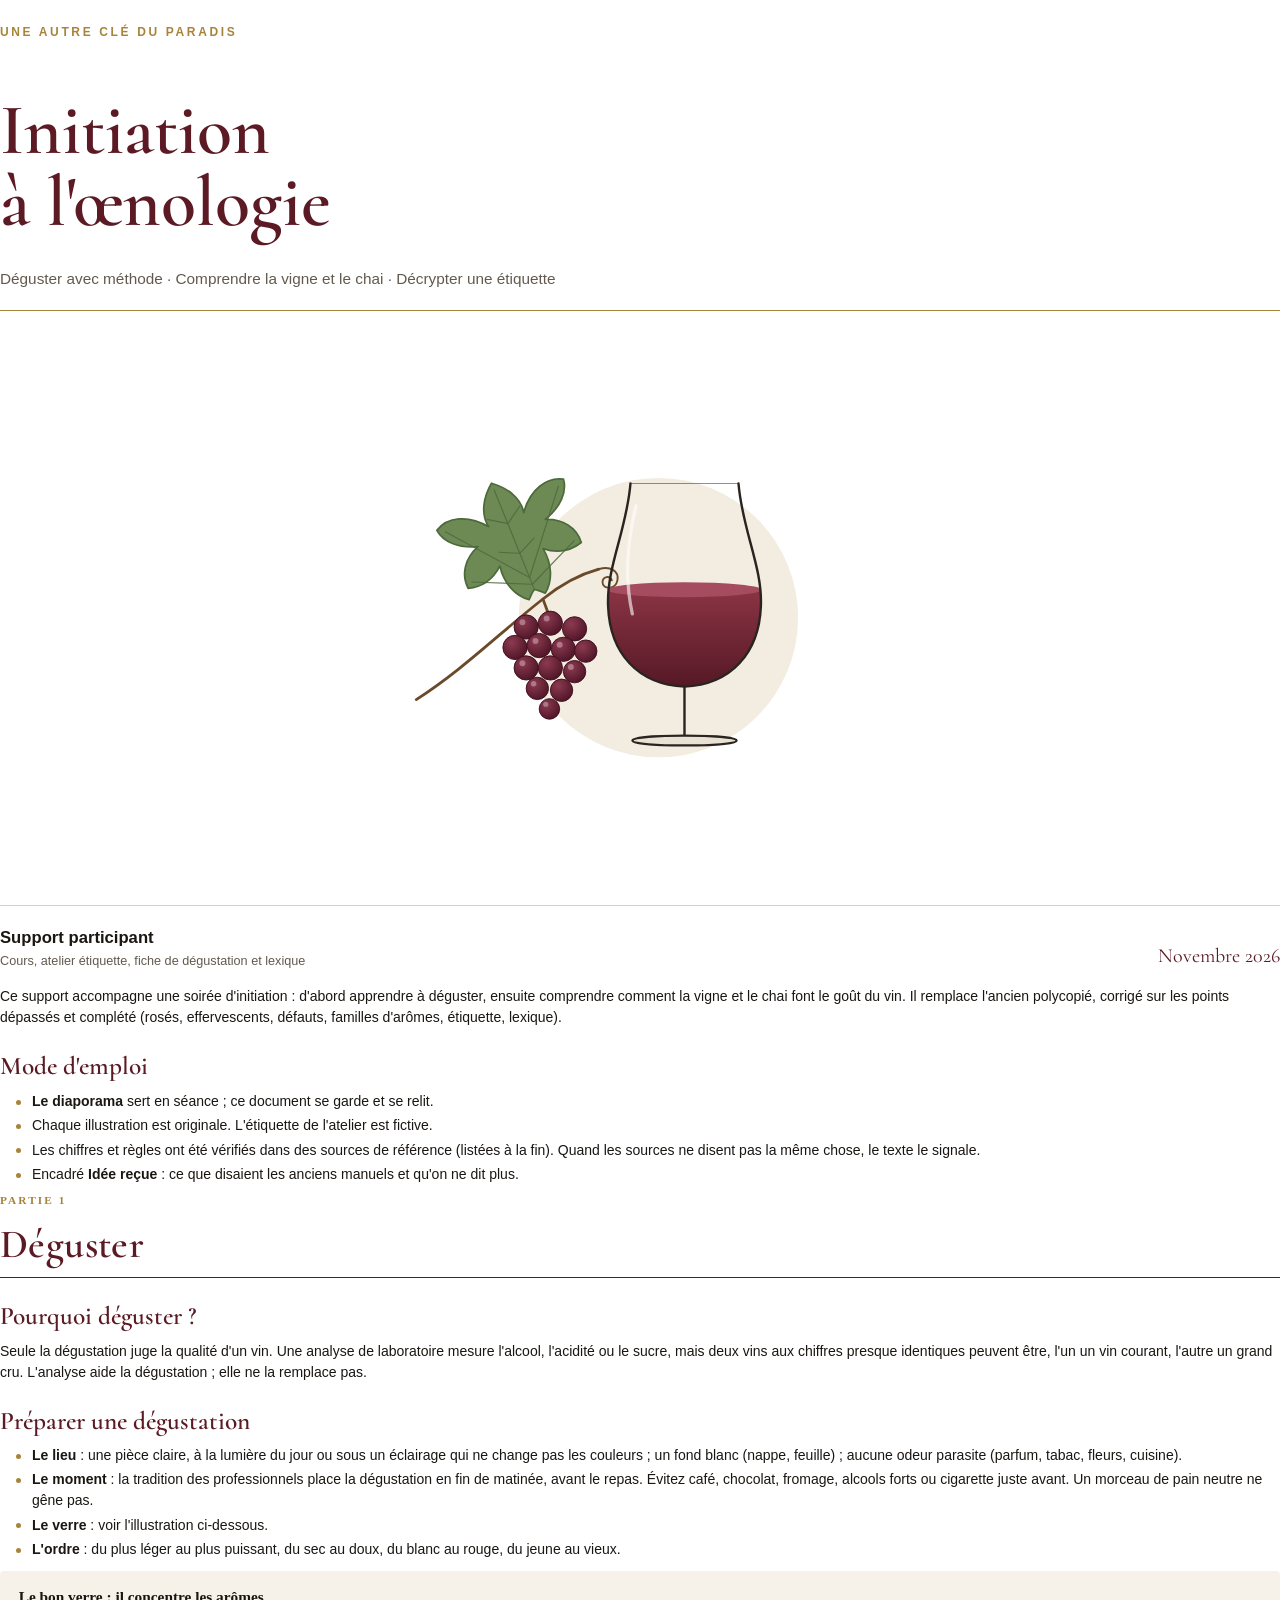
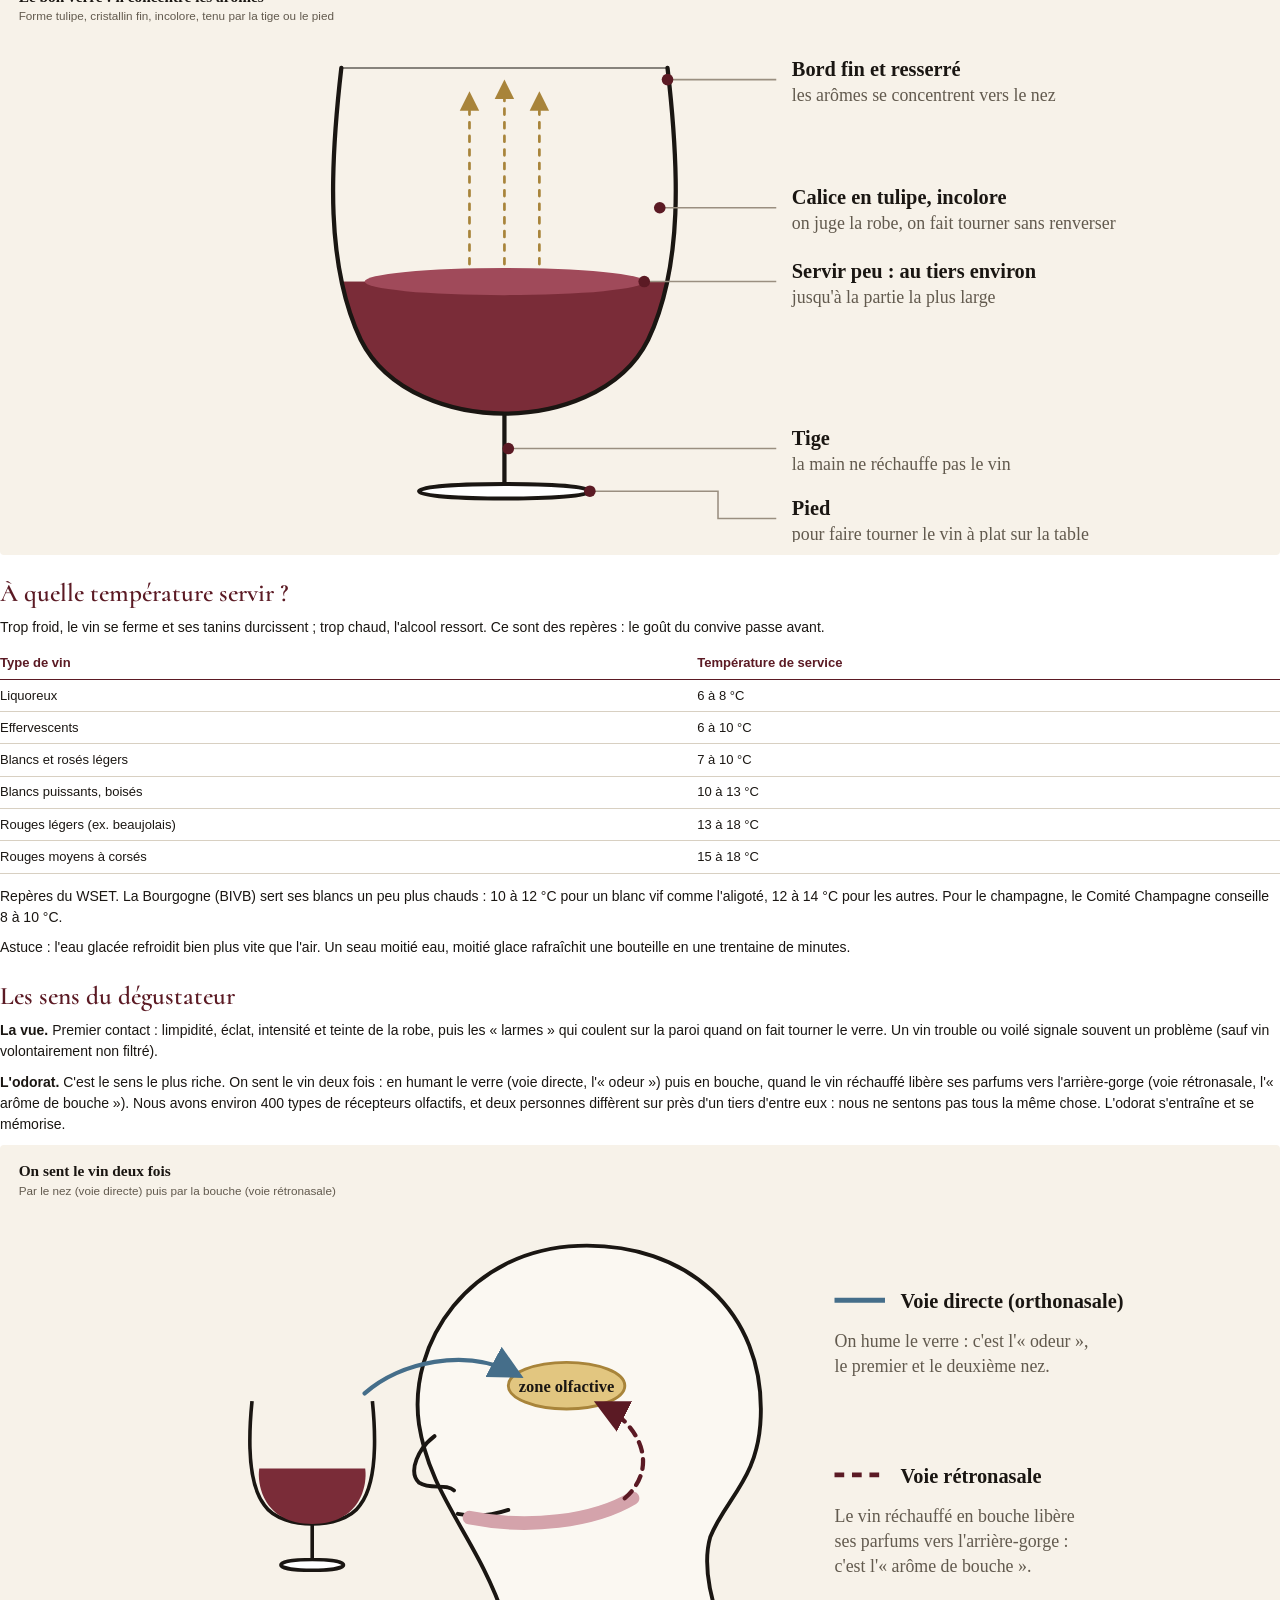
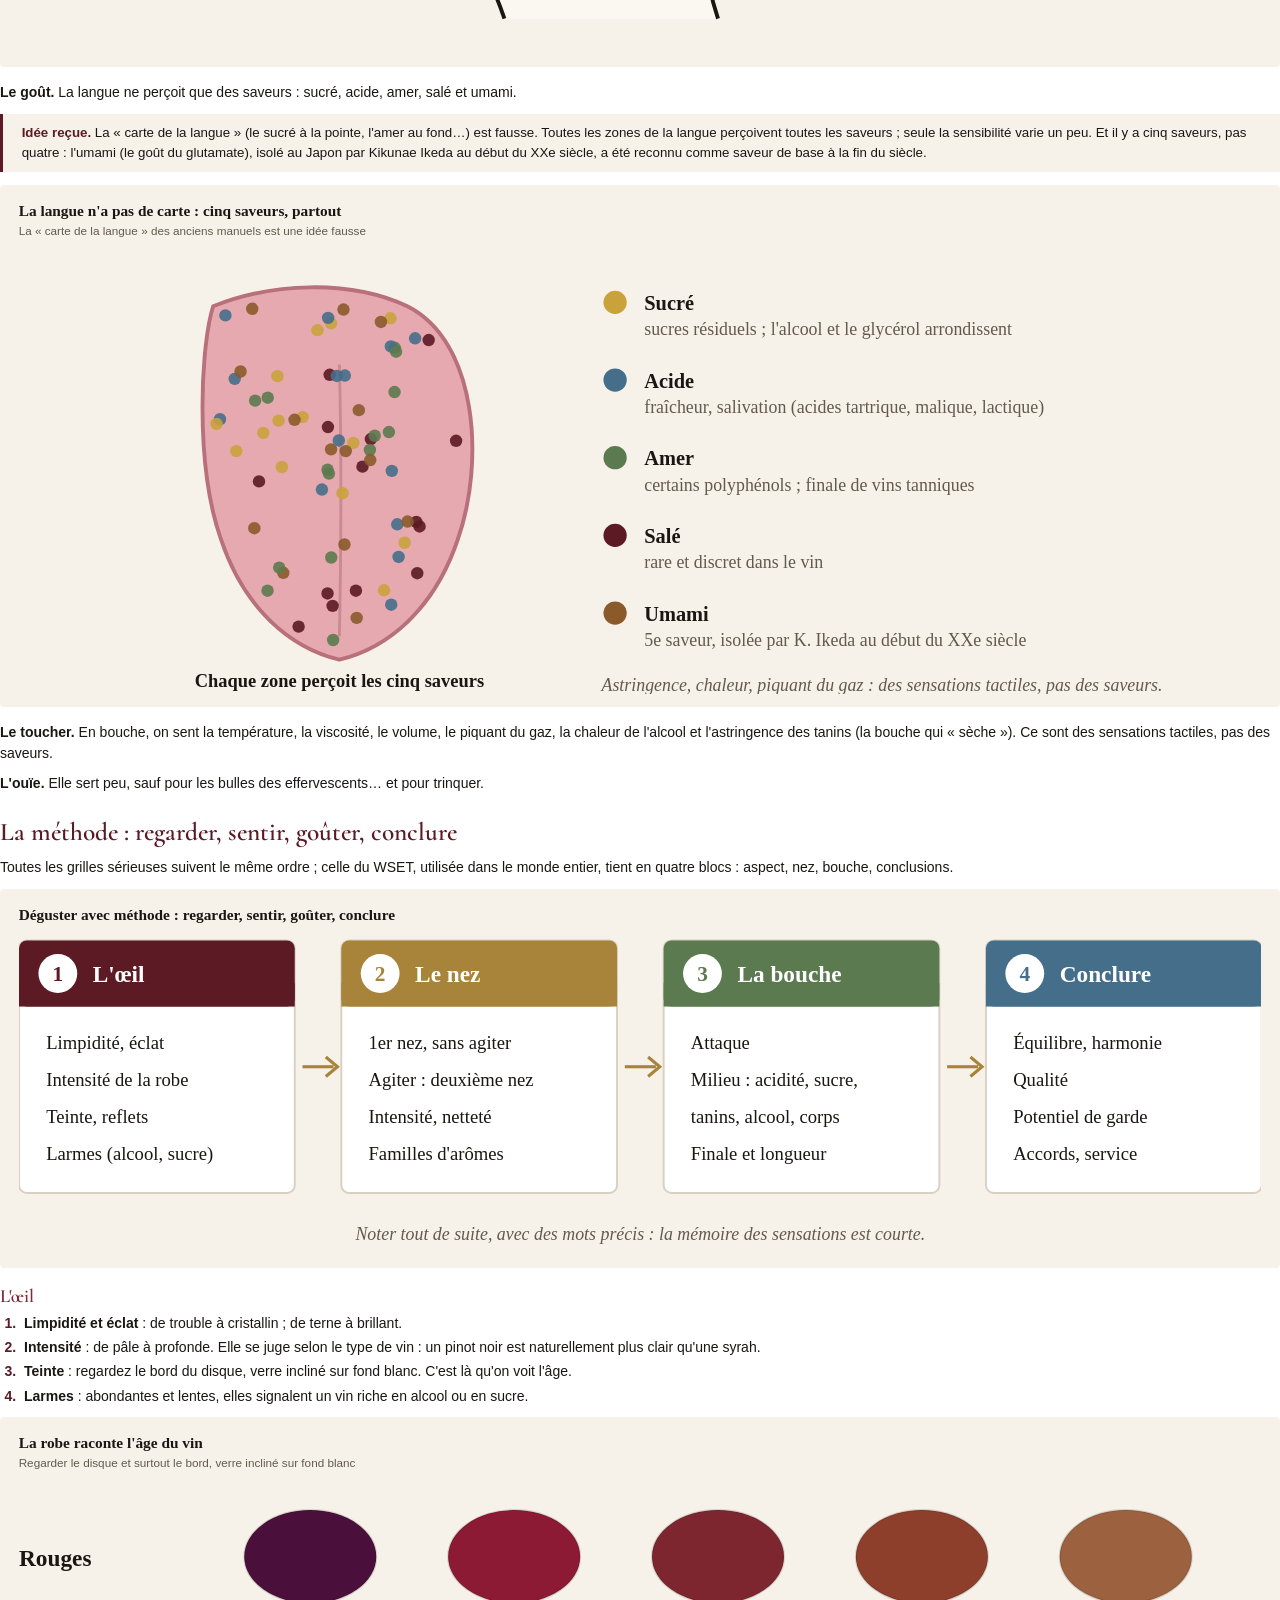
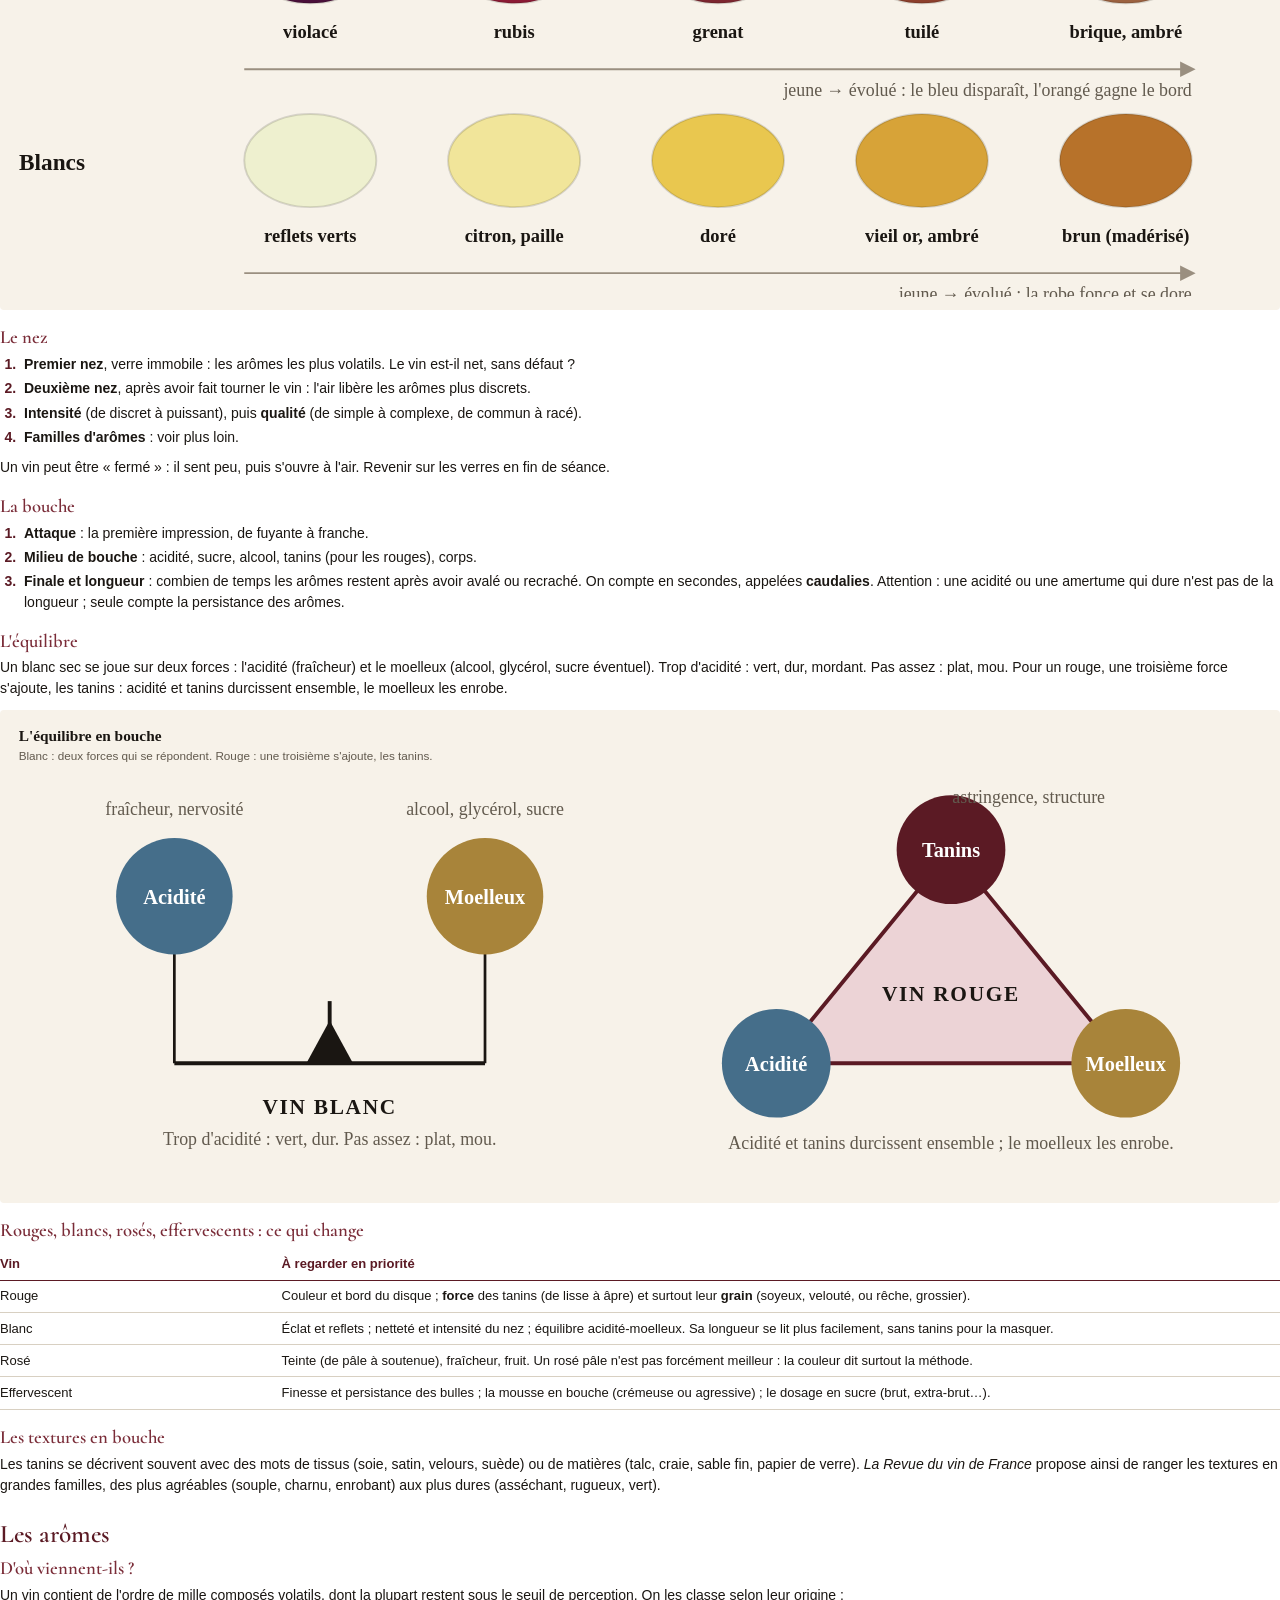
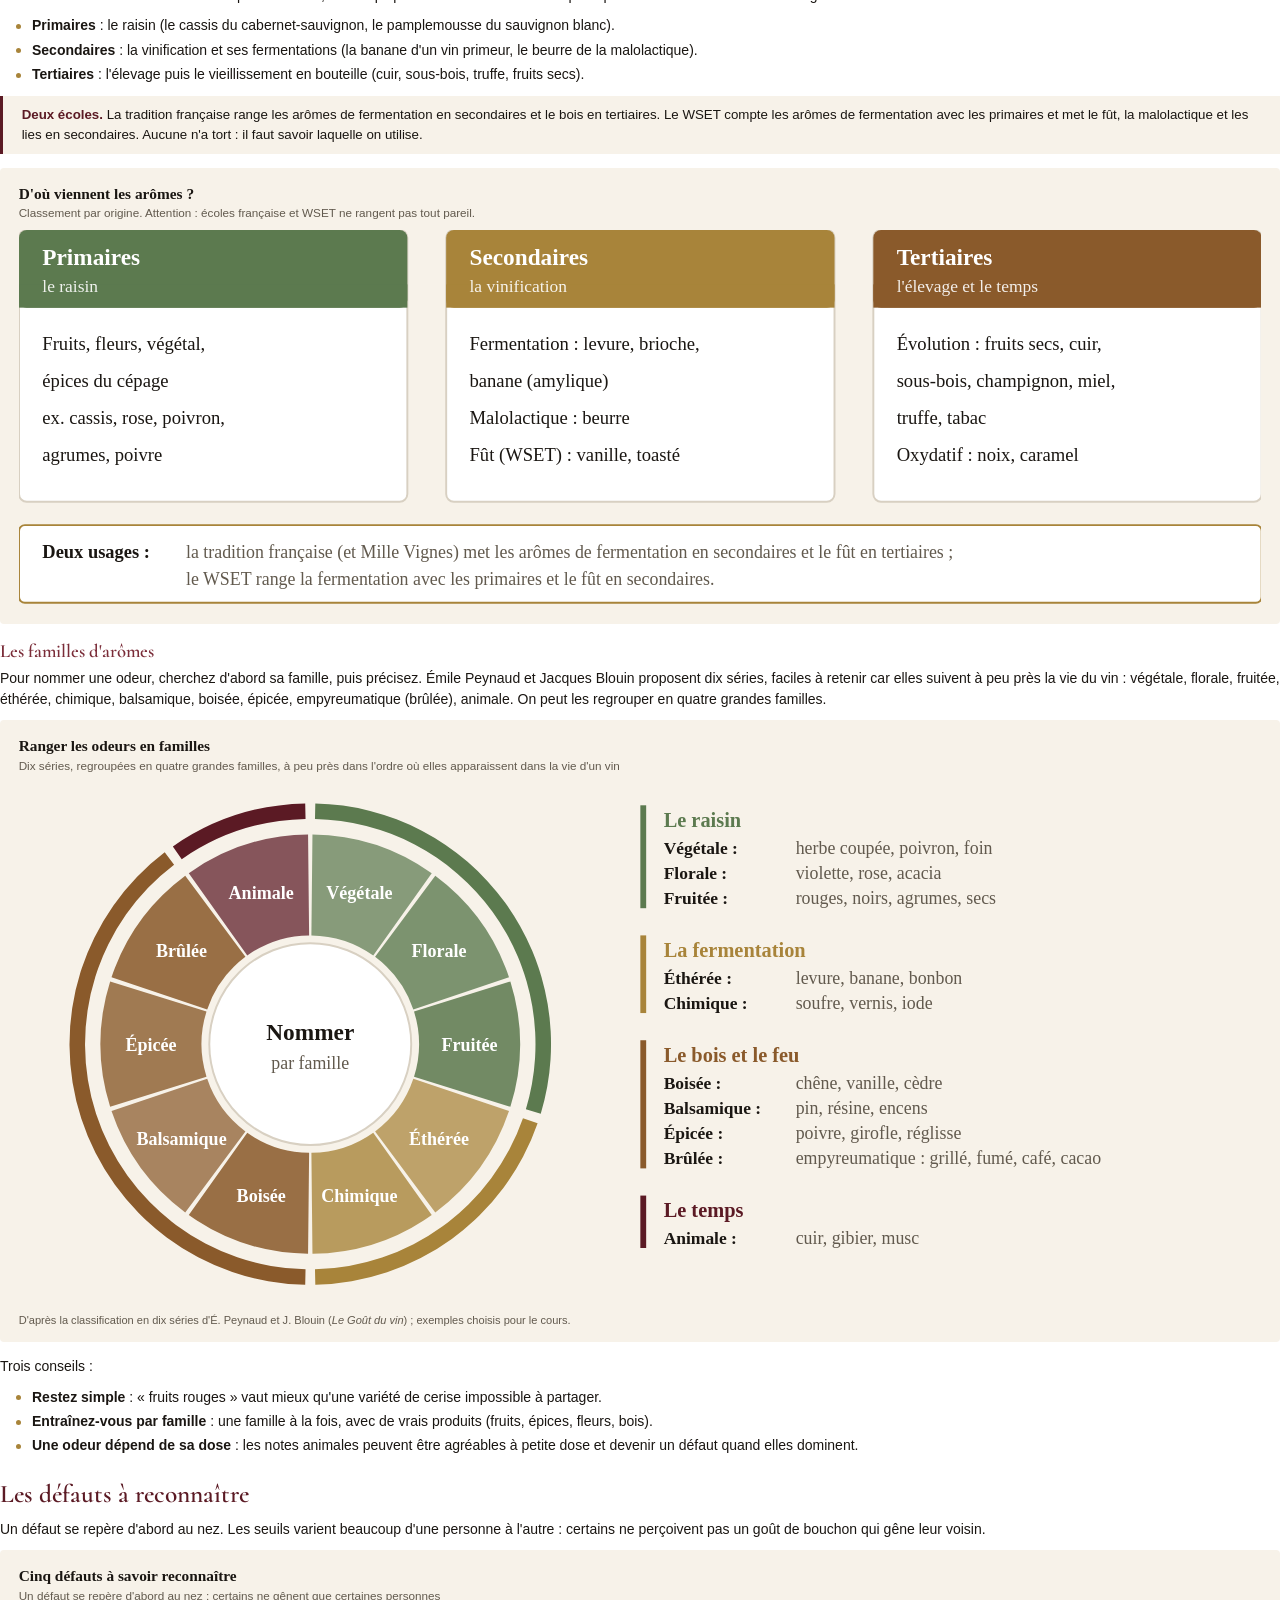
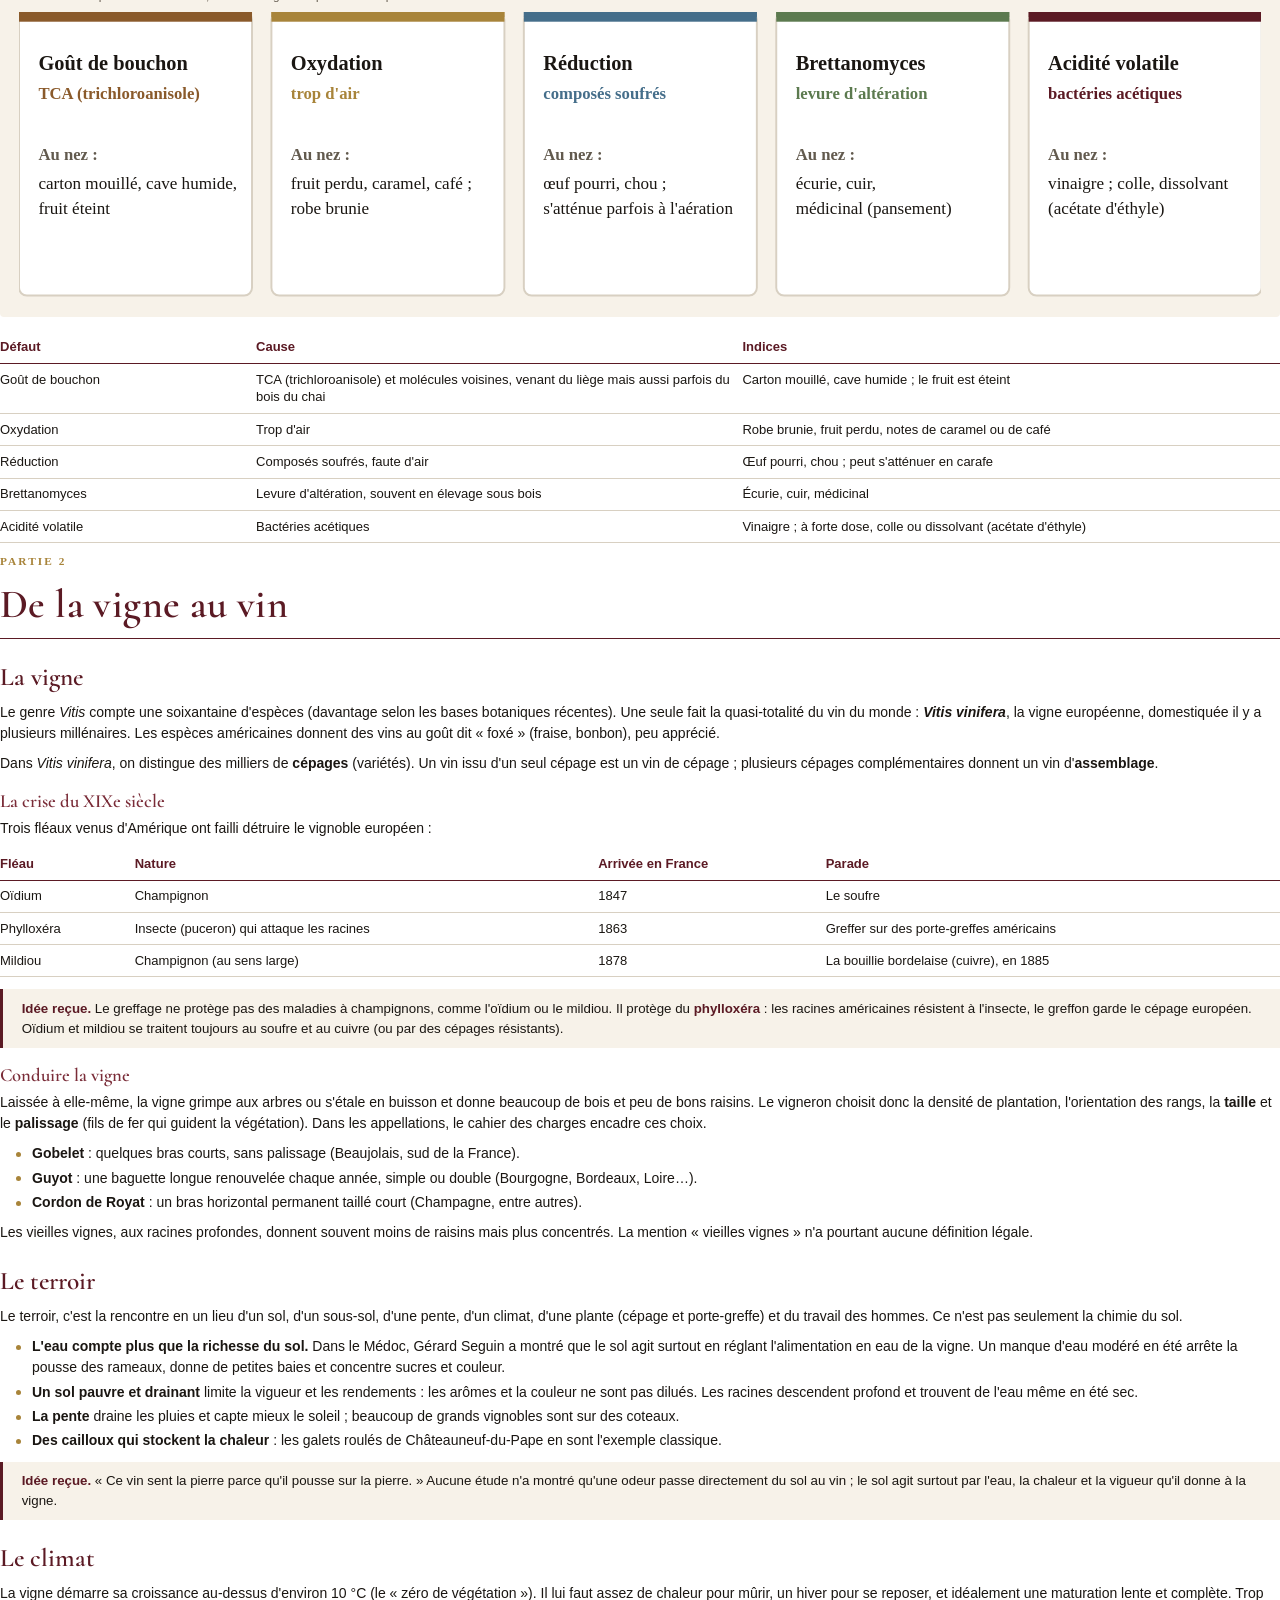
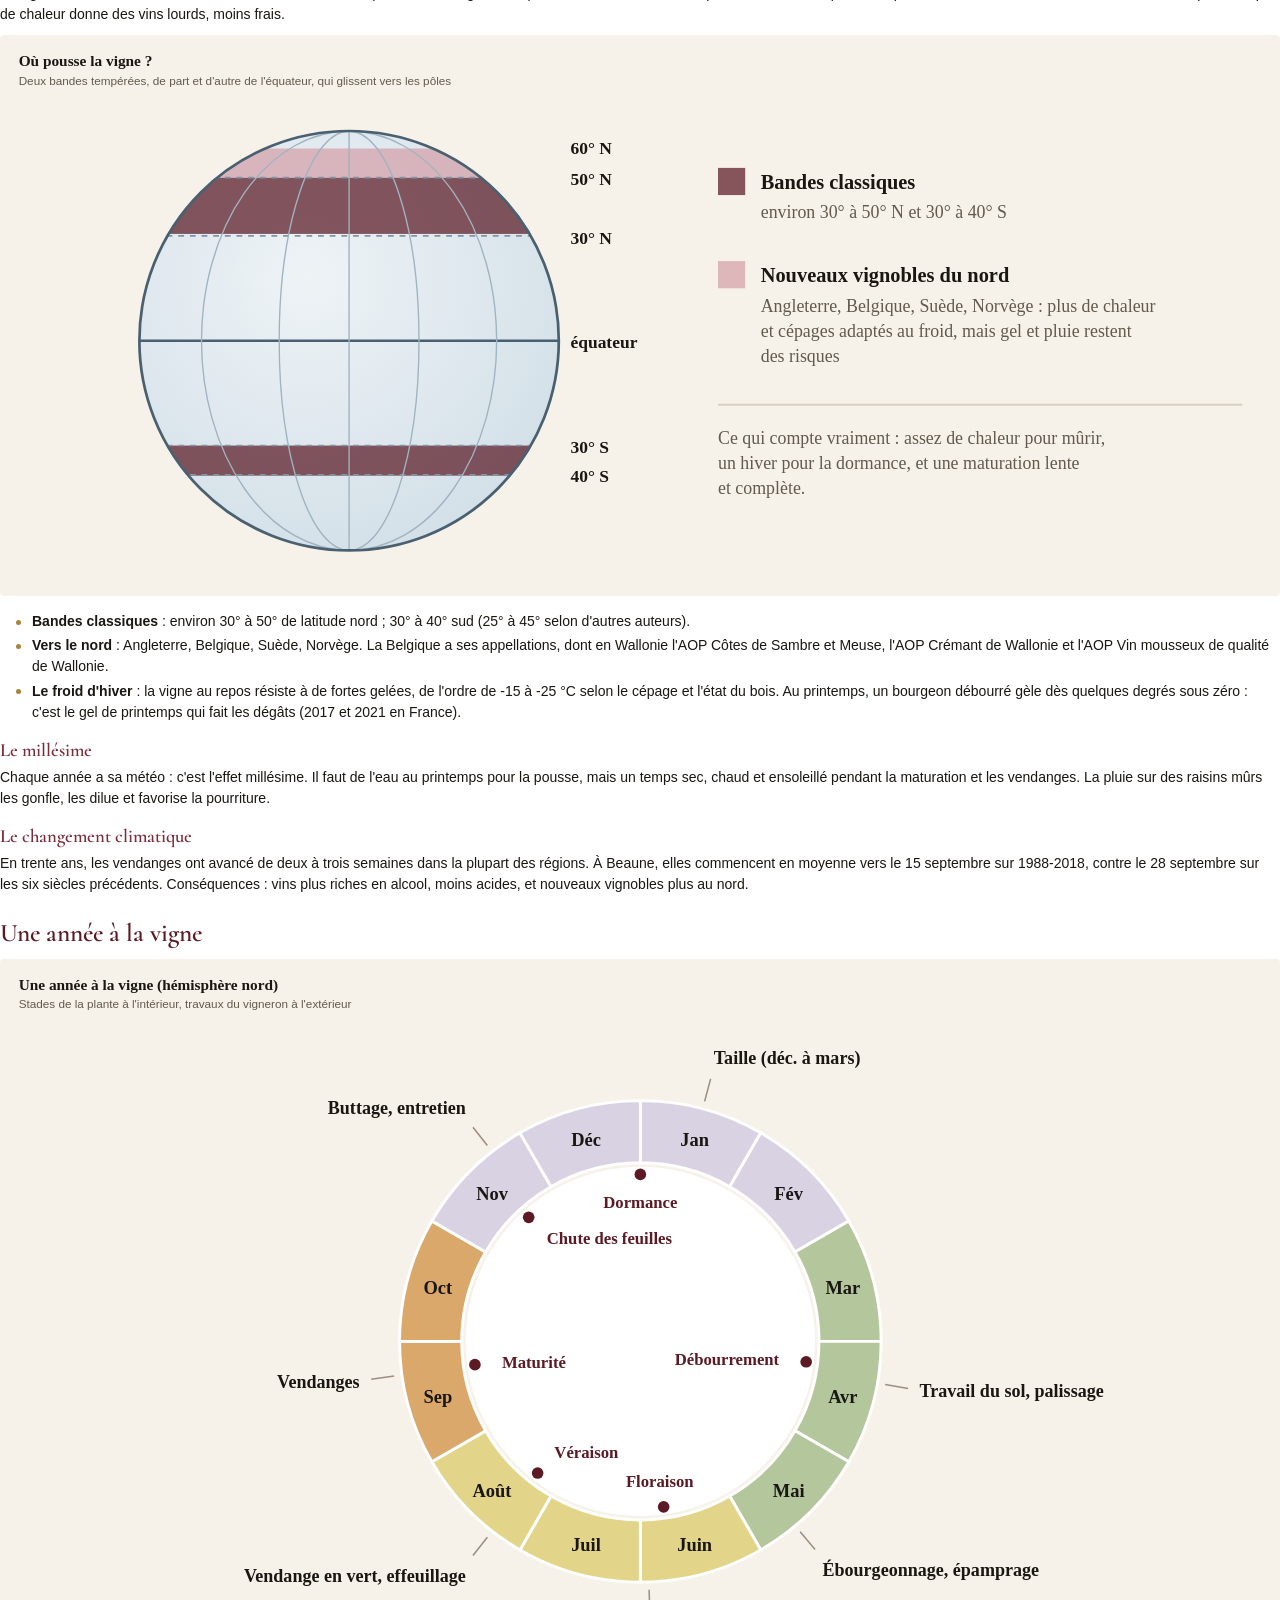
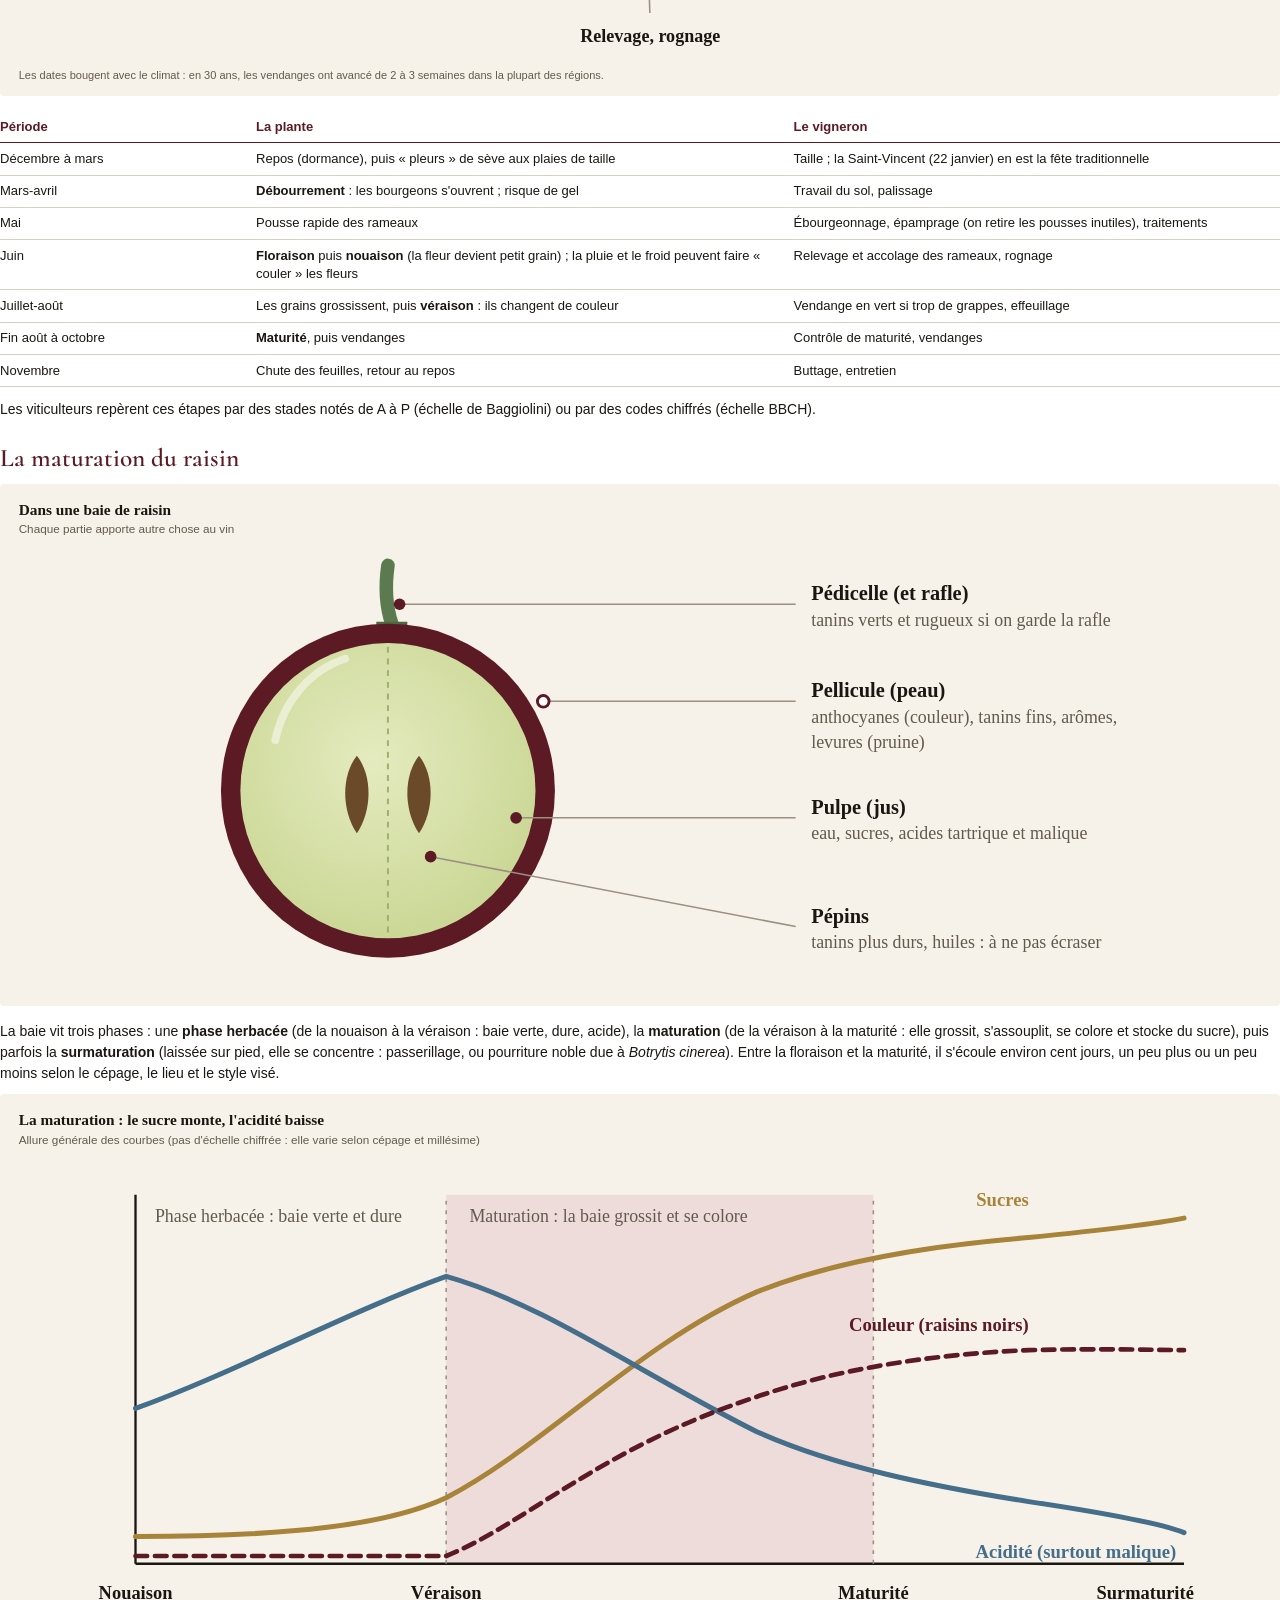
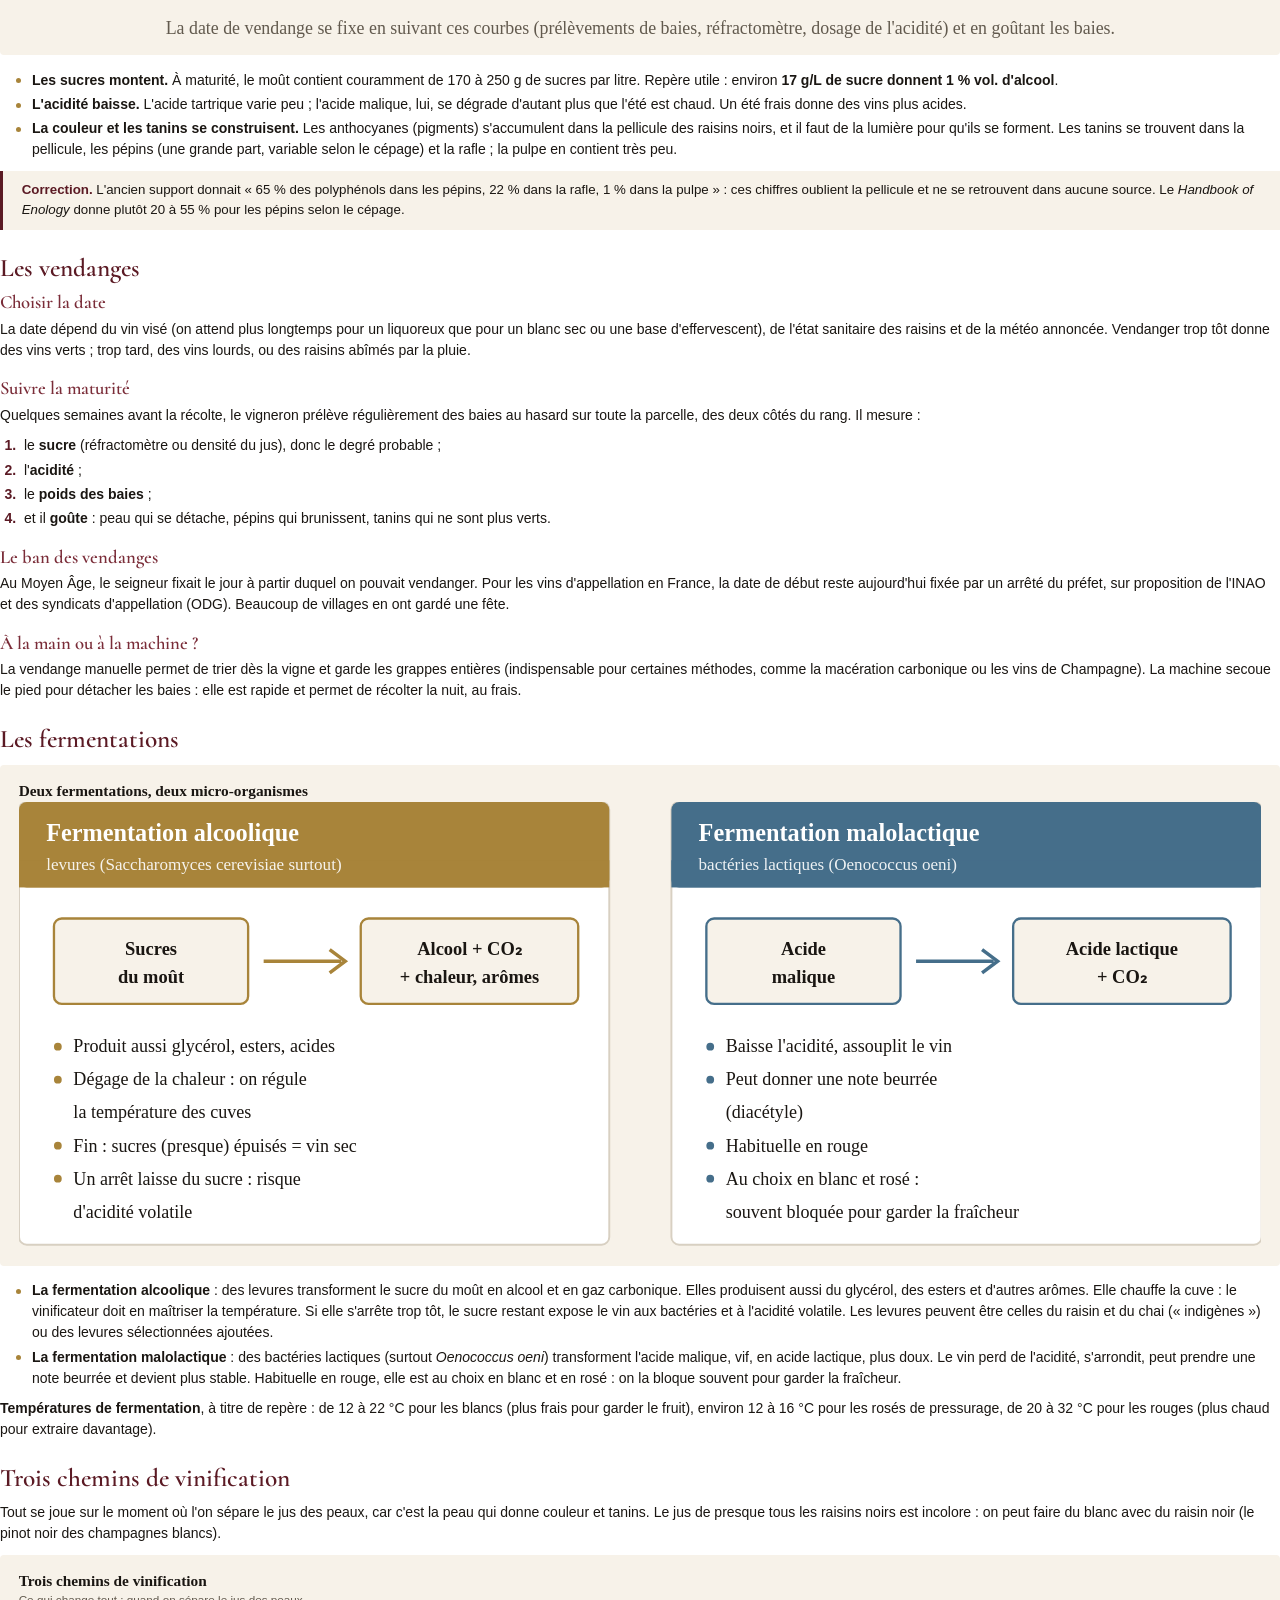
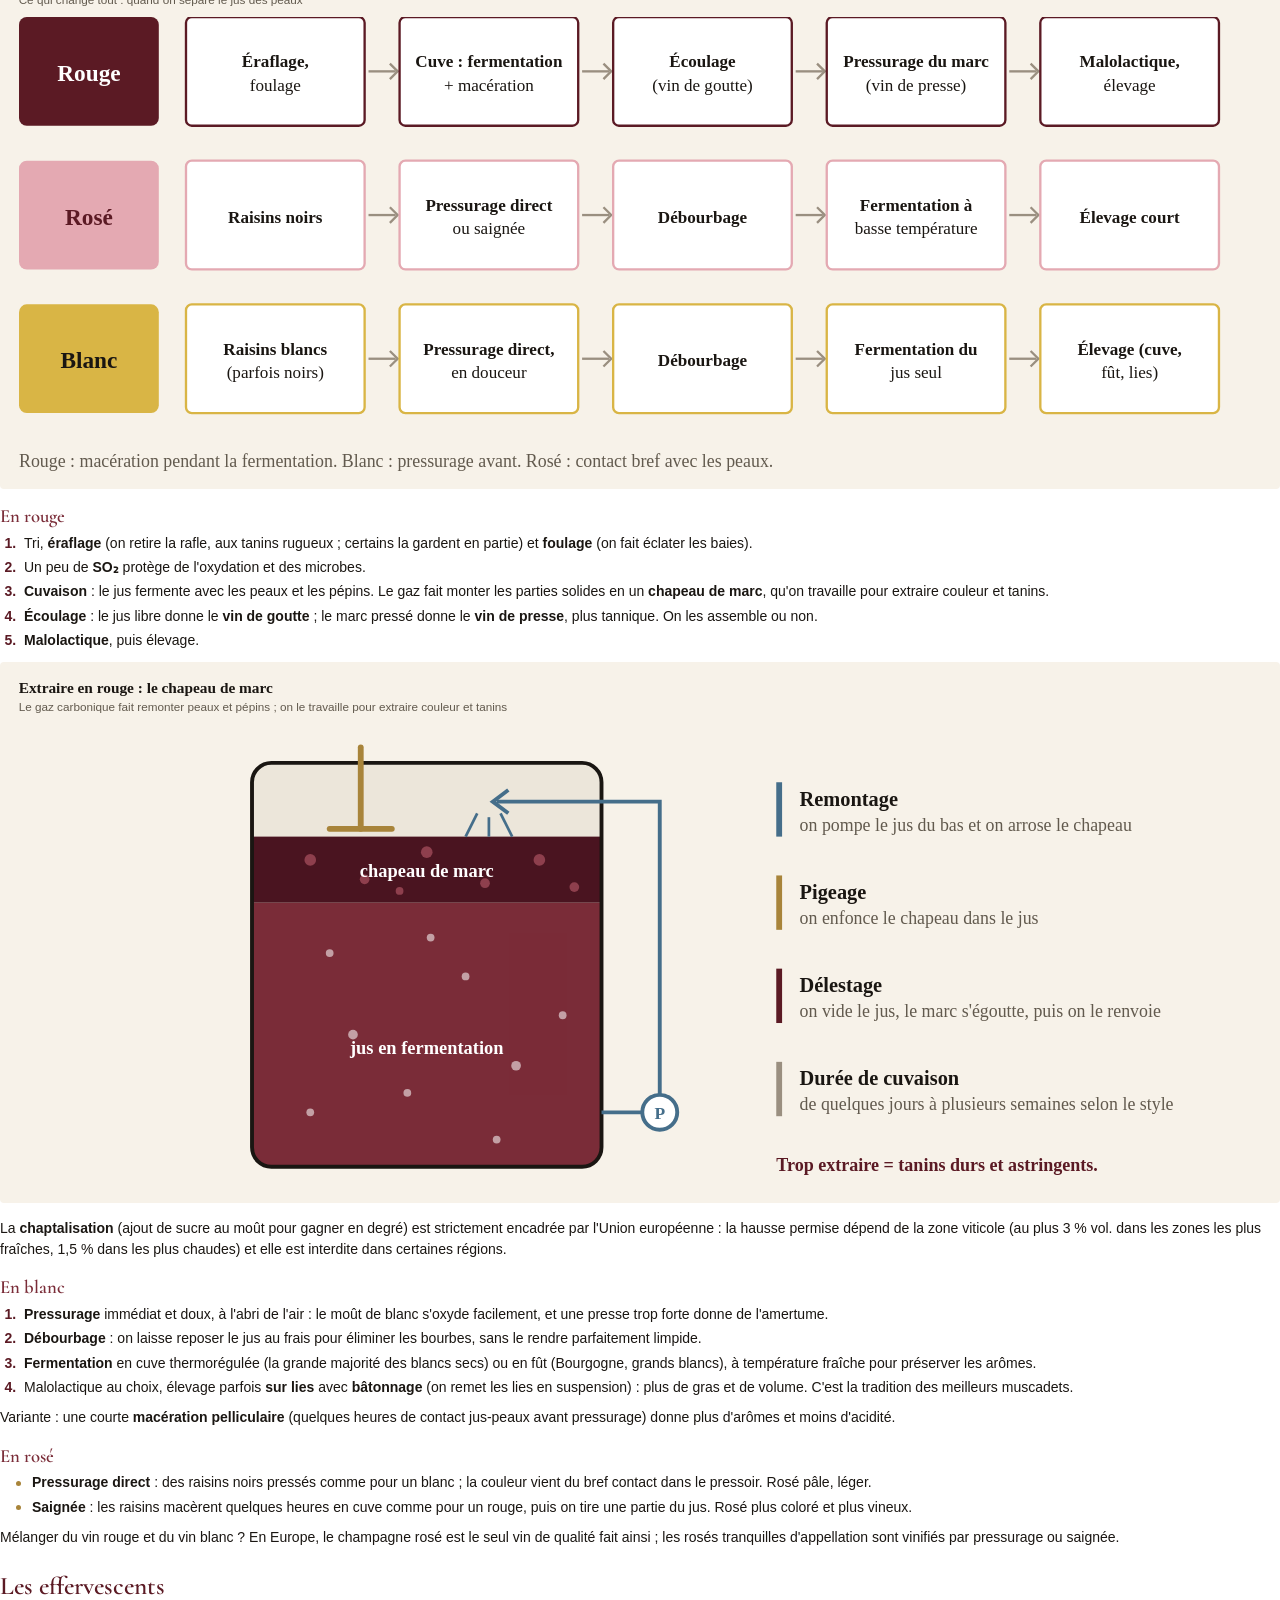
==== supports/initiation-oenologie/support.html @ f67eccd6 "Support Initiation à l'œnologie : illustrations vectorielles et mise en page refaites Document recon" ====
<!doctype html>
<html lang="fr">
<head>
<meta charset="utf-8">
<title>Initiation à l'œnologie</title>
<style>
@font-face{font-family:'Cormorant';font-style:normal;font-weight:400 600;src:url(../../fonts/cormorant.woff2) format('woff2')}
@font-face{font-family:'Cormorant';font-style:italic;font-weight:400;src:url(../../fonts/cormorant-italic.woff2) format('woff2')}
:root{
  --wine:#5b1a24;--wine2:#7a2c38;--rose:#d4a3ab;--rose2:#ecd3d6;
  --gold:#a8843a;--gold2:#e2c680;--olive:#5c7a4f;--olive2:#b4c69c;
  --slate:#456e8a;--slate2:#b3c8d4;--ink:#1a1612;--muted:#625a4e;
  --cream:#f7f2e9;--line:#d8d0c2;--brown:#8a5a2b;
}
@page{size:A4;margin:18mm 20mm 20mm 20mm}
*{box-sizing:border-box;margin:0;padding:0}
html{font-size:10.5pt}
body{font-family:'Inter',sans-serif;color:var(--ink);line-height:1.5;font-size:1rem;-webkit-print-color-adjust:exact;print-color-adjust:exact}
p{margin:0 0 7pt}
strong{font-weight:600}
em{font-style:italic}
a{color:var(--slate);text-decoration:none;border-bottom:1px solid var(--slate2)}
h1,h2,h3{font-family:'Cormorant',serif;font-weight:600;line-height:1.15;break-after:avoid}
h1{font-size:30pt;color:var(--wine);margin:0 0 18pt;padding-bottom:8pt;border-bottom:1.5px solid var(--wine);letter-spacing:.01em}
h1 small{display:block;font-family:'Inter';font-weight:600;font-size:8.5pt;letter-spacing:.18em;text-transform:uppercase;color:var(--gold);margin-bottom:10pt}
h2{font-size:19pt;color:var(--wine);margin:18pt 0 7pt}
h3{font-size:14pt;color:var(--wine2);margin:13pt 0 4pt}
h2+h3{margin-top:4pt}
ul,ol{margin:0 0 7pt 15pt}
li{margin:0 0 2.5pt;padding-left:3pt}
ul{list-style:none;margin-left:12pt}
ul li{position:relative;padding-left:12pt}
ul li::before{content:'';position:absolute;left:0;top:.62em;width:5px;height:5px;border-radius:50%;background:var(--gold)}
ol li::marker{color:var(--wine);font-weight:600}
.part{break-before:page}
.note{position:relative;background:var(--cream);padding:7pt 11pt 7pt 14pt;margin:8pt 0 10pt;border-left:3px solid var(--wine);font-size:.95rem;break-inside:avoid}
.note strong{color:var(--wine)}
table{width:100%;border-collapse:collapse;break-inside:avoid;margin:5pt 0 9pt;font-size:.93rem;line-height:1.38}
th{text-align:left;font-weight:600;color:var(--wine);padding:5pt 8pt 5pt 0;border-bottom:1.5px solid var(--wine);vertical-align:bottom}
td{padding:5pt 8pt 5pt 0;border-bottom:1px solid var(--line);vertical-align:top}
tr{break-inside:avoid}
td:first-child,th:first-child{padding-left:0}
.fiche td{height:44pt}
table.lex{break-inside:auto}
table.lex thead{display:table-header-group}
.fiche th:last-child,.fiche td:last-child{width:46%}
.src{font-size:.95rem}
.src li{margin-bottom:3pt}
.fig{background:var(--cream);border-radius:4px;padding:12pt 14pt 10pt;margin:8pt 0 11pt;break-inside:avoid}
.fig h4{font-family:'Inter';font-weight:600;font-size:11.5pt;color:var(--ink);margin:0 0 1pt;line-height:1.25}
.fig .sub{font-size:8.8pt;color:var(--muted);margin:0 0 6pt}
.fig svg{display:block;width:100%;height:auto;font-family:'Inter';}
.fig .cap{font-size:8.3pt;color:var(--muted);margin:5pt 0 0;line-height:1.35}
.fig .tn{font-size:10.5px;font-weight:600;fill:var(--ink)}
.fig .tx{font-size:9.2px;fill:var(--muted)}
.fig .tw{font-size:10px;font-weight:600;fill:#fff}
.fig .tk{font-size:10px;font-weight:600;fill:var(--ink)}
.fig .ld{stroke:#9a8f80;stroke-width:.8;fill:none}
.fig .dot{fill:var(--wine)}
/* couverture */
.cover{height:257mm;display:flex;flex-direction:column;break-after:page;position:relative}
.cover .brand{font-size:9pt;letter-spacing:.22em;text-transform:uppercase;font-weight:600;color:var(--gold);margin-top:6mm}
.cover .title{font-family:'Cormorant',serif;font-weight:600;font-size:54pt;line-height:1;color:var(--wine);margin:14mm 0 8mm}
.cover .tag{font-size:11.5pt;color:var(--muted);padding-bottom:5mm;border-bottom:1px solid var(--gold)}
.cover .art{flex:1;display:flex;align-items:center;justify-content:center;margin:6mm 0}
.cover .art svg{width:138mm;height:auto}
.cover .foot{border-top:1px solid var(--line);padding-top:5mm;display:flex;justify-content:space-between;align-items:flex-end}
.cover .foot b{display:block;font-size:12.5pt;font-weight:600;color:var(--ink)}
.cover .foot span{font-size:9.5pt;color:var(--muted)}
.cover .foot .date{font-family:'Cormorant';font-size:15pt;color:var(--wine)}
.intro{margin-top:4mm}
</style>
</head>
<body>

<!-- ============ COUVERTURE ============ -->
<section class="cover">
  <div class="brand">Une Autre Clé du Paradis</div>
  <div class="title">Initiation<br>à l'œnologie</div>
  <div class="tag">Déguster avec méthode · Comprendre la vigne et le chai · Décrypter une étiquette</div>
  <div class="art">
    <svg viewBox="0 0 560 340" xmlns="http://www.w3.org/2000/svg">
      <defs>
        <clipPath id="bowlclip"><path d="M326 36 C330 86 352 126 350 168 C348 218 318 252 268 254 C218 252 188 218 186 168 C184 126 206 86 210 36 Z"/></clipPath>
        <linearGradient id="wineg" x1="0" y1="0" x2="0" y2="1"><stop offset="0" stop-color="#8a3445"/><stop offset="1" stop-color="#4e1420"/></linearGradient>
        <radialGradient id="grape" cx=".35" cy=".3" r=".8"><stop offset="0" stop-color="#8c3a50"/><stop offset="1" stop-color="#4a1225"/></radialGradient>
      </defs>
      <circle cx="300" cy="180" r="150" fill="#f3ece0"/>
      <!-- sarment et vrille -->
      <path d="M40 268 C90 236 130 196 176 160 C196 144 214 134 236 128" fill="none" stroke="#6b4a2a" stroke-width="3" stroke-linecap="round"/>
      <path d="M236 128 c12 -4 22 2 20 12 c-2 10 -16 10 -16 2 c0 -6 8 -8 10 -2" fill="none" stroke="#6b4a2a" stroke-width="2" stroke-linecap="round"/>
      <!-- feuille -->
      <g transform="translate(150 108) rotate(-22) scale(.78)">
        <path d="M0 -100 C18 -86 30 -66 26 -46 C46 -72 74 -80 94 -68 C92 -50 76 -34 50 -26 C72 -18 86 0 84 22 C64 28 46 22 32 10 C36 34 28 56 12 68 C6 62 2 58 0 58 C-2 58 -6 62 -12 68 C-28 56 -36 34 -32 10 C-46 22 -64 28 -84 22 C-86 0 -72 -18 -50 -26 C-76 -34 -92 -50 -94 -68 C-74 -80 -46 -72 -26 -46 C-30 -66 -18 -86 0 -100 Z" fill="#6d8a55" stroke="#4d6a3c" stroke-width="2.4" stroke-linejoin="round"/>
        <g fill="none" stroke="#4d6a3c" stroke-width="1.6" stroke-linecap="round" opacity=".85">
          <path d="M0 58 L0 -90"/><path d="M0 40 L84 -62"/><path d="M0 40 L-84 -62"/><path d="M0 50 L76 16"/><path d="M0 50 L-76 16"/>
          <path d="M0 -40 L24 -56 M0 -40 L-24 -56 M0 4 L26 -8 M0 4 L-26 -8"/>
        </g>
      </g>
      <!-- grappe -->
      <path d="M176 160 L182 176" stroke="#6b4a2a" stroke-width="3" stroke-linecap="round"/>
      <g fill="url(#grape)" stroke="#3f0f1e" stroke-width="1">
        <circle cx="158" cy="190" r="13"/><circle cx="184" cy="186" r="13"/><circle cx="210" cy="192" r="13"/>
        <circle cx="146" cy="212" r="13"/><circle cx="172" cy="210" r="13"/><circle cx="198" cy="214" r="13"/><circle cx="222" cy="216" r="12"/>
        <circle cx="158" cy="234" r="13"/><circle cx="184" cy="234" r="13"/><circle cx="210" cy="238" r="12"/>
        <circle cx="170" cy="256" r="12"/><circle cx="196" cy="258" r="12"/>
        <circle cx="183" cy="278" r="11"/>
      </g>
      <g fill="#fff" opacity=".32"><circle cx="154" cy="185" r="3.2"/><circle cx="180" cy="181" r="3.2"/><circle cx="168" cy="205" r="3.2"/><circle cx="194" cy="209" r="3.2"/><circle cx="154" cy="229" r="3.2"/><circle cx="206" cy="233" r="3.2"/><circle cx="166" cy="251" r="3"/><circle cx="179" cy="273" r="2.8"/></g>
      <!-- verre -->
      <g transform="translate(60 0)">
        <g clip-path="url(#bowlclip)">
          <rect x="170" y="150" width="200" height="120" fill="url(#wineg)"/>
          <ellipse cx="268" cy="150" rx="83" ry="8" fill="#a64c60"/>
        </g>
        <path d="M210 36 C206 86 184 126 186 168 C188 218 218 252 268 254 C318 252 348 218 350 168 C352 126 330 86 326 36" fill="none" stroke="#2a2420" stroke-width="2.6" stroke-linecap="round"/>
        <path d="M210 36 L326 36" stroke="#2a2420" stroke-width="1.2" opacity=".5"/>
        <path d="M268 254 L268 306" stroke="#2a2420" stroke-width="2.6"/>
        <path d="M212 312 C212 305 324 305 324 312 C324 319 212 319 212 312 Z" fill="#e9e2d4" stroke="#2a2420" stroke-width="2.4"/>
        <path d="M216 60 C206 100 204 140 212 176" fill="none" stroke="#fff" stroke-width="3.5" stroke-linecap="round" opacity=".6"/>
      </g>
    </svg>
  </div>
  <div class="foot">
    <div><b>Support participant</b><span>Cours, atelier étiquette, fiche de dégustation et lexique</span></div>
    <div class="date">Novembre 2026</div>
  </div>
</section>

<!-- ============ PAGE 2 ============ -->
<p class="intro">Ce support accompagne une soirée d'initiation : d'abord apprendre à déguster, ensuite comprendre comment la vigne et le chai font le goût du vin. Il remplace l'ancien polycopié, corrigé sur les points dépassés et complété (rosés, effervescents, défauts, familles d'arômes, étiquette, lexique).</p>
<h2>Mode d'emploi</h2>
<ul>
<li><strong>Le diaporama</strong> sert en séance ; ce document se garde et se relit.</li>
<li>Chaque illustration est originale. L'étiquette de l'atelier est fictive.</li>
<li>Les chiffres et règles ont été vérifiés dans des sources de référence (listées à la fin). Quand les sources ne disent pas la même chose, le texte le signale.</li>
<li>Encadré <strong>Idée reçue</strong> : ce que disaient les anciens manuels et qu'on ne dit plus.</li>
</ul>

<!-- ============ PARTIE 1 ============ -->
<section class="part">
<h1><small>Partie 1</small>Déguster</h1>

<h2>Pourquoi déguster ?</h2>
<p>Seule la dégustation juge la qualité d'un vin. Une analyse de laboratoire mesure l'alcool, l'acidité ou le sucre, mais deux vins aux chiffres presque identiques peuvent être, l'un un vin courant, l'autre un grand cru. L'analyse aide la dégustation ; elle ne la remplace pas.</p>

<h2>Préparer une dégustation</h2>
<ul>
<li><strong>Le lieu</strong> : une pièce claire, à la lumière du jour ou sous un éclairage qui ne change pas les couleurs ; un fond blanc (nappe, feuille) ; aucune odeur parasite (parfum, tabac, fleurs, cuisine).</li>
<li><strong>Le moment</strong> : la tradition des professionnels place la dégustation en fin de matinée, avant le repas. Évitez café, chocolat, fromage, alcools forts ou cigarette juste avant. Un morceau de pain neutre ne gêne pas.</li>
<li><strong>Le verre</strong> : voir l'illustration ci-dessous.</li>
<li><strong>L'ordre</strong> : du plus léger au plus puissant, du sec au doux, du blanc au rouge, du jeune au vieux.</li>
</ul>

<!-- FIG verre -->
<div class="fig">
<h4>Le bon verre : il concentre les arômes</h4>
<p class="sub">Forme tulipe, cristallin fin, incolore, tenu par la tige ou le pied</p>
<svg viewBox="0 0 640 262" xmlns="http://www.w3.org/2000/svg">
  <defs><clipPath id="g2"><path d="M166 18 C160 70 158 120 176 158 C190 186 224 196 250 196 C276 196 310 186 324 158 C342 120 340 70 334 18 Z"/></clipPath></defs>
  <!-- arômes -->
  <g stroke="var(--gold)" stroke-width="1.4" fill="none" stroke-dasharray="3 4" stroke-linecap="round">
    <path d="M232 126 L232 40"/><path d="M250 126 L250 34"/><path d="M268 126 L268 40"/>
  </g>
  <g fill="var(--gold)"><path d="M232 30 l-5 10 h10z"/><path d="M250 24 l-5 10 h10z"/><path d="M268 30 l-5 10 h10z"/></g>
  <!-- vin -->
  <g clip-path="url(#g2)"><rect x="150" y="128" width="200" height="80" fill="#7a2c38"/><ellipse cx="250" cy="128" rx="72" ry="7" fill="#a04a5a"/></g>
  <!-- verre -->
  <path d="M166 18 C160 70 158 120 176 158 C190 186 224 196 250 196 C276 196 310 186 324 158 C342 120 340 70 334 18" fill="none" stroke="var(--ink)" stroke-width="2.2" stroke-linecap="round"/>
  <path d="M166 18 L334 18" stroke="var(--ink)" stroke-width="1" opacity=".5"/>
  <path d="M250 196 L250 232" stroke="var(--ink)" stroke-width="2.2"/>
  <path d="M206 236 C206 231 294 231 294 236 C294 241 206 241 206 236 Z" fill="#fff" stroke="var(--ink)" stroke-width="2"/>
  <!-- repères -->
  <g class="ld"><path d="M334 24 L390 24"/><path d="M330 90 L390 90"/><path d="M322 128 L390 128"/><path d="M252 214 L390 214"/><path d="M294 236 L360 236 L360 250 L390 250"/></g>
  <g class="dot"><circle cx="334" cy="24" r="3"/><circle cx="330" cy="90" r="3"/><circle cx="322" cy="128" r="3"/><circle cx="252" cy="214" r="3"/><circle cx="294" cy="236" r="3"/></g>
  <g>
    <text x="398" y="22" class="tn">Bord fin et resserré</text><text x="398" y="35" class="tx">les arômes se concentrent vers le nez</text>
    <text x="398" y="88" class="tn">Calice en tulipe, incolore</text><text x="398" y="101" class="tx">on juge la robe, on fait tourner sans renverser</text>
    <text x="398" y="126" class="tn">Servir peu : au tiers environ</text><text x="398" y="139" class="tx">jusqu'à la partie la plus large</text>
    <text x="398" y="212" class="tn">Tige</text><text x="398" y="225" class="tx">la main ne réchauffe pas le vin</text>
    <text x="398" y="248" class="tn">Pied</text><text x="398" y="261" class="tx">pour faire tourner le vin à plat sur la table</text>
  </g>
</svg>
</div>

<h2>À quelle température servir ?</h2>
<p>Trop froid, le vin se ferme et ses tanins durcissent ; trop chaud, l'alcool ressort. Ce sont des repères : le goût du convive passe avant.</p>
<table>
<tr><th>Type de vin</th><th>Température de service</th></tr>
<tr><td>Liquoreux</td><td>6 à 8 °C</td></tr>
<tr><td>Effervescents</td><td>6 à 10 °C</td></tr>
<tr><td>Blancs et rosés légers</td><td>7 à 10 °C</td></tr>
<tr><td>Blancs puissants, boisés</td><td>10 à 13 °C</td></tr>
<tr><td>Rouges légers (ex. beaujolais)</td><td>13 à 18 °C</td></tr>
<tr><td>Rouges moyens à corsés</td><td>15 à 18 °C</td></tr>
</table>
<p>Repères du WSET. La Bourgogne (BIVB) sert ses blancs un peu plus chauds : 10 à 12 °C pour un blanc vif comme l'aligoté, 12 à 14 °C pour les autres. Pour le champagne, le Comité Champagne conseille 8 à 10 °C.</p>
<p>Astuce : l'eau glacée refroidit bien plus vite que l'air. Un seau moitié eau, moitié glace rafraîchit une bouteille en une trentaine de minutes.</p>

<h2>Les sens du dégustateur</h2>
<p><strong>La vue.</strong> Premier contact : limpidité, éclat, intensité et teinte de la robe, puis les « larmes » qui coulent sur la paroi quand on fait tourner le verre. Un vin trouble ou voilé signale souvent un problème (sauf vin volontairement non filtré).</p>
<p><strong>L'odorat.</strong> C'est le sens le plus riche. On sent le vin deux fois : en humant le verre (voie directe, l'« odeur ») puis en bouche, quand le vin réchauffé libère ses parfums vers l'arrière-gorge (voie rétronasale, l'« arôme de bouche »). Nous avons environ 400 types de récepteurs olfactifs, et deux personnes diffèrent sur près d'un tiers d'entre eux : nous ne sentons pas tous la même chose. L'odorat s'entraîne et se mémorise.</p>

<!-- FIG deux voies -->
<div class="fig">
<h4>On sent le vin deux fois</h4>
<p class="sub">Par le nez (voie directe) puis par la bouche (voie rétronasale)</p>
<svg viewBox="0 0 640 230" xmlns="http://www.w3.org/2000/svg">
  <!-- profil -->
  <path d="M250 212 C236 170 212 150 206 112 C200 70 232 22 288 20 C344 18 384 54 382 108 C381 140 364 150 356 170 C352 184 356 200 360 212" fill="#fbf8f2" stroke="var(--ink)" stroke-width="2" stroke-linejoin="round"/>
  <!-- nez, lèvres -->
  <path d="M214 118 C206 124 200 136 206 142 C212 146 220 142 224 146" fill="none" stroke="var(--ink)" stroke-width="2" stroke-linecap="round"/>
  <path d="M226 158 C236 160 246 158 252 156" fill="none" stroke="var(--ink)" stroke-width="2" stroke-linecap="round"/>
  <!-- cavité nasale / bulbe -->
  <ellipse cx="282" cy="92" rx="30" ry="12" fill="var(--gold2)" stroke="var(--gold)" stroke-width="1.5"/>
  <text x="282" y="95.5" text-anchor="middle" class="tk" style="font-size:8.5px">zone olfactive</text>
  <!-- bouche / arrière-gorge -->
  <path d="M232 160 C262 166 296 162 316 150" fill="none" stroke="var(--rose)" stroke-width="7" stroke-linecap="round"/>
  <!-- verre -->
  <g transform="translate(120 100) scale(.62)">
    <path d="M0 0 C-4 40 -2 70 10 86 C18 98 36 102 50 102 C64 102 82 98 90 86 C102 70 104 40 100 0" fill="none" stroke="var(--ink)" stroke-width="3"/>
    <path d="M6 56 C14 56 86 56 94 56 C96 70 90 102 50 102 C10 102 4 70 6 56 Z" fill="#7a2c38"/>
    <path d="M50 102 L50 132 M24 136 C24 130 76 130 76 136 C76 142 24 142 24 136" fill="#fff" stroke="var(--ink)" stroke-width="3"/>
  </g>
  <!-- voie directe -->
  <path d="M178 96 C196 80 230 72 256 86" fill="none" stroke="var(--slate)" stroke-width="2.2" stroke-linecap="round" marker-end="url(#ah1)"/>
  <!-- voie rétronasale -->
  <path d="M312 150 C330 134 320 112 300 102" fill="none" stroke="var(--wine)" stroke-width="2.2" stroke-dasharray="5 4" stroke-linecap="round" marker-end="url(#ah2)"/>
  <defs>
    <marker id="ah1" markerWidth="8" markerHeight="8" refX="6" refY="4" orient="auto"><path d="M0 0 L8 4 L0 8 Z" fill="var(--slate)"/></marker>
    <marker id="ah2" markerWidth="8" markerHeight="8" refX="6" refY="4" orient="auto"><path d="M0 0 L8 4 L0 8 Z" fill="var(--wine)"/></marker>
  </defs>
  <!-- légendes -->
  <g transform="translate(420 40)">
    <line x1="0" y1="8" x2="26" y2="8" stroke="var(--slate)" stroke-width="2.5"/>
    <text x="34" y="12" class="tn">Voie directe (orthonasale)</text>
    <text x="0" y="32" class="tx">On hume le verre : c'est l'« odeur »,</text>
    <text x="0" y="45" class="tx">le premier et le deuxième nez.</text>
  </g>
  <g transform="translate(420 130)">
    <line x1="0" y1="8" x2="26" y2="8" stroke="var(--wine)" stroke-width="2.5" stroke-dasharray="5 4"/>
    <text x="34" y="12" class="tn">Voie rétronasale</text>
    <text x="0" y="32" class="tx">Le vin réchauffé en bouche libère</text>
    <text x="0" y="45" class="tx">ses parfums vers l'arrière-gorge :</text>
    <text x="0" y="58" class="tx">c'est l'« arôme de bouche ».</text>
  </g>
</svg>
</div>

<p><strong>Le goût.</strong> La langue ne perçoit que des saveurs : sucré, acide, amer, salé et umami.</p>
<div class="note"><strong>Idée reçue.</strong> La « carte de la langue » (le sucré à la pointe, l'amer au fond…) est fausse. Toutes les zones de la langue perçoivent toutes les saveurs ; seule la sensibilité varie un peu. Et il y a cinq saveurs, pas quatre : l'umami (le goût du glutamate), isolé au Japon par Kikunae Ikeda au début du XXe siècle, a été reconnu comme saveur de base à la fin du siècle.</div>

<!-- FIG langue -->
<div class="fig">
<h4>La langue n'a pas de carte : cinq saveurs, partout</h4>
<p class="sub">La « carte de la langue » des anciens manuels est une idée fausse</p>
<svg viewBox="0 0 640 230" xmlns="http://www.w3.org/2000/svg">
  <path id="tongue" d="M100 30 C130 18 170 16 200 30 C236 48 240 110 226 150 C214 186 190 206 165 212 C140 206 116 186 104 150 C90 110 94 48 100 30 Z" fill="#e7a9b0" stroke="#b8707a" stroke-width="2"/>
  <path d="M165 60 C166 100 166 150 165 200" fill="none" stroke="#c98a93" stroke-width="1.5"/>
  <g id="dots"></g>
  <text x="165" y="226" text-anchor="middle" class="tk" style="font-size:9.5px">Chaque zone perçoit les cinq saveurs</text>
  <g transform="translate(300 28)">
    <g><circle cx="7" cy="0" r="6" fill="#c9a23c"/><text x="22" y="4" class="tn">Sucré</text><text x="22" y="17" class="tx">sucres résiduels ; l'alcool et le glycérol arrondissent</text></g>
    <g transform="translate(0 40)"><circle cx="7" cy="0" r="6" fill="var(--slate)"/><text x="22" y="4" class="tn">Acide</text><text x="22" y="17" class="tx">fraîcheur, salivation (acides tartrique, malique, lactique)</text></g>
    <g transform="translate(0 80)"><circle cx="7" cy="0" r="6" fill="var(--olive)"/><text x="22" y="4" class="tn">Amer</text><text x="22" y="17" class="tx">certains polyphénols ; finale de vins tanniques</text></g>
    <g transform="translate(0 120)"><circle cx="7" cy="0" r="6" fill="var(--wine)"/><text x="22" y="4" class="tn">Salé</text><text x="22" y="17" class="tx">rare et discret dans le vin</text></g>
    <g transform="translate(0 160)"><circle cx="7" cy="0" r="6" fill="var(--brown)"/><text x="22" y="4" class="tn">Umami</text><text x="22" y="17" class="tx">5e saveur, isolée par K. Ikeda au début du XXe siècle</text></g>
    <text x="0" y="200" class="tx" style="font-style:italic">Astringence, chaleur, piquant du gaz : des sensations tactiles, pas des saveurs.</text>
  </g>
</svg>
<script>
(function(){
  var cols=['#c9a23c','#456e8a','#5c7a4f','#5b1a24','#8a5a2b'], g=document.getElementById('dots');
  var seed=7; function rnd(){seed=(seed*9301+49297)%233280;return seed/233280;}
  var tongue=document.getElementById('tongue');
  var n=0, tries=0;
  while(n<70 && tries<3000){
    tries++;
    var x=94+rnd()*148, y=22+rnd()*186;
    var p=tongue.ownerSVGElement.createSVGPoint(); p.x=x; p.y=y;
    if(!tongue.isPointInFill(p)) continue;
    // marge intérieure
    var ok=true; [[x-7,y],[x+7,y],[x,y-7],[x,y+7]].forEach(function(q){var pp=tongue.ownerSVGElement.createSVGPoint();pp.x=q[0];pp.y=q[1];if(!tongue.isPointInFill(pp))ok=false;});
    if(!ok) continue;
    var c=document.createElementNS('http://www.w3.org/2000/svg','circle');
    c.setAttribute('cx',x.toFixed(1)); c.setAttribute('cy',y.toFixed(1)); c.setAttribute('r','3.2'); c.setAttribute('fill',cols[n%5]); c.setAttribute('opacity','.9');
    g.appendChild(c); n++;
  }
})();
</script>
</div>

<p><strong>Le toucher.</strong> En bouche, on sent la température, la viscosité, le volume, le piquant du gaz, la chaleur de l'alcool et l'astringence des tanins (la bouche qui « sèche »). Ce sont des sensations tactiles, pas des saveurs.</p>
<p><strong>L'ouïe.</strong> Elle sert peu, sauf pour les bulles des effervescents… et pour trinquer.</p>

<h2>La méthode : regarder, sentir, goûter, conclure</h2>
<p>Toutes les grilles sérieuses suivent le même ordre ; celle du WSET, utilisée dans le monde entier, tient en quatre blocs : aspect, nez, bouche, conclusions.</p>

<!-- FIG méthode -->
<div class="fig">
<h4>Déguster avec méthode : regarder, sentir, goûter, conclure</h4>
<svg viewBox="0 0 640 170" xmlns="http://www.w3.org/2000/svg">
  <g id="steps"></g>
  <text x="320" y="162" text-anchor="middle" class="tx" style="font-style:italic">Noter tout de suite, avec des mots précis : la mémoire des sensations est courte.</text>
</svg>
<script>
(function(){
  var S=[['L\'œil','#5b1a24',['Limpidité, éclat','Intensité de la robe','Teinte, reflets','Larmes (alcool, sucre)']],
         ['Le nez','#a8843a',['1er nez, sans agiter','Agiter : deuxième nez','Intensité, netteté','Familles d\'arômes']],
         ['La bouche','#5c7a4f',['Attaque','Milieu : acidité, sucre,','tanins, alcool, corps','Finale et longueur']],
         ['Conclure','#456e8a',['Équilibre, harmonie','Qualité','Potentiel de garde','Accords, service']]];
  var g=document.getElementById('steps'), w=142, gap=24, h='';
  S.forEach(function(s,i){
    var x=i*(w+gap);
    h+='<rect x="'+x+'" y="8" width="'+w+'" height="130" rx="4" fill="#fff" stroke="#d8d0c2"/>';
    h+='<rect x="'+x+'" y="8" width="'+w+'" height="34" rx="4" fill="'+s[1]+'"/><rect x="'+x+'" y="30" width="'+w+'" height="12" fill="'+s[1]+'"/>';
    h+='<circle cx="'+(x+20)+'" cy="25" r="10" fill="#fff"/><text x="'+(x+20)+'" y="29" text-anchor="middle" style="font-size:11px;font-weight:600" fill="'+s[1]+'">'+(i+1)+'</text>';
    h+='<text x="'+(x+38)+'" y="29.5" class="tw" style="font-size:12px">'+s[0]+'</text>';
    s[2].forEach(function(t,j){h+='<text x="'+(x+14)+'" y="'+(64+j*19)+'" style="font-size:9.6px" fill="#1a1612">'+t+'</text>';});
    if(i<3){var ax=x+w+4;h+='<path d="M'+ax+' 73 L'+(ax+gap-8)+' 73" stroke="#a8843a" stroke-width="1.6"/><path d="M'+(ax+gap-12)+' 68 L'+(ax+gap-6)+' 73 L'+(ax+gap-12)+' 78" fill="none" stroke="#a8843a" stroke-width="1.6"/>';}
  });
  g.innerHTML=h;
})();
</script>
</div>

<h3>L'œil</h3>
<ol>
<li><strong>Limpidité et éclat</strong> : de trouble à cristallin ; de terne à brillant.</li>
<li><strong>Intensité</strong> : de pâle à profonde. Elle se juge selon le type de vin : un pinot noir est naturellement plus clair qu'une syrah.</li>
<li><strong>Teinte</strong> : regardez le bord du disque, verre incliné sur fond blanc. C'est là qu'on voit l'âge.</li>
<li><strong>Larmes</strong> : abondantes et lentes, elles signalent un vin riche en alcool ou en sucre.</li>
</ol>

<!-- FIG robe -->
<div class="fig">
<h4>La robe raconte l'âge du vin</h4>
<p class="sub">Regarder le disque et surtout le bord, verre incliné sur fond blanc</p>
<svg viewBox="0 0 640 215" xmlns="http://www.w3.org/2000/svg">
  <g id="robes"></g>
</svg>
<script>
(function(){
  var R=[['Rouges',[['violacé','#4a0f3a'],['rubis','#8c1a35'],['grenat','#7d2630'],['tuilé','#8d3f2c'],['brique, ambré','#9c6240']],'jeune → évolué : le bleu disparaît, l\'orangé gagne le bord'],
         ['Blancs',[['reflets verts','#eef0cf'],['citron, paille','#f1e59a'],['doré','#e9c74f'],['vieil or, ambré','#d7a338'],['brun (madérisé)','#b7722a']],'jeune → évolué : la robe fonce et se dore']];
  var h='';
  R.forEach(function(r,i){
    var y=40+i*105;
    h+='<text x="0" y="'+(y+5)+'" class="tn" style="font-size:12px">'+r[0]+'</text>';
    r[1].forEach(function(s,j){
      var cx=150+j*105;
      h+='<ellipse cx="'+cx+'" cy="'+y+'" rx="34" ry="24" fill="'+s[1]+'" stroke="#1a1612" stroke-opacity=".15"/>';
      h+='<text x="'+cx+'" y="'+(y+42)+'" text-anchor="middle" style="font-size:9.5px;font-weight:600" fill="#1a1612">'+s[0]+'</text>';
    });
    h+='<path d="M116 '+(y+58)+' L604 '+(y+58)+'" stroke="#9a8f80" stroke-width="1"/><path d="M598 '+(y+54)+' L606 '+(y+58)+' L598 '+(y+62)+'" fill="#9a8f80"/>';
    h+='<text x="604" y="'+(y+72)+'" text-anchor="end" class="tx">'+r[2]+'</text>';
  });
  document.getElementById('robes').innerHTML=h;
})();
</script>
</div>

<h3>Le nez</h3>
<ol>
<li><strong>Premier nez</strong>, verre immobile : les arômes les plus volatils. Le vin est-il net, sans défaut ?</li>
<li><strong>Deuxième nez</strong>, après avoir fait tourner le vin : l'air libère les arômes plus discrets.</li>
<li><strong>Intensité</strong> (de discret à puissant), puis <strong>qualité</strong> (de simple à complexe, de commun à racé).</li>
<li><strong>Familles d'arômes</strong> : voir plus loin.</li>
</ol>
<p>Un vin peut être « fermé » : il sent peu, puis s'ouvre à l'air. Revenir sur les verres en fin de séance.</p>

<h3>La bouche</h3>
<ol>
<li><strong>Attaque</strong> : la première impression, de fuyante à franche.</li>
<li><strong>Milieu de bouche</strong> : acidité, sucre, alcool, tanins (pour les rouges), corps.</li>
<li><strong>Finale et longueur</strong> : combien de temps les arômes restent après avoir avalé ou recraché. On compte en secondes, appelées <strong>caudalies</strong>. Attention : une acidité ou une amertume qui dure n'est pas de la longueur ; seule compte la persistance des arômes.</li>
</ol>

<h3>L'équilibre</h3>
<p>Un blanc sec se joue sur deux forces : l'acidité (fraîcheur) et le moelleux (alcool, glycérol, sucre éventuel). Trop d'acidité : vert, dur, mordant. Pas assez : plat, mou. Pour un rouge, une troisième force s'ajoute, les tanins : acidité et tanins durcissent ensemble, le moelleux les enrobe.</p>

<!-- FIG équilibre -->
<div class="fig">
<h4>L'équilibre en bouche</h4>
<p class="sub">Blanc : deux forces qui se répondent. Rouge : une troisième s'ajoute, les tanins.</p>
<svg viewBox="0 0 640 215" xmlns="http://www.w3.org/2000/svg">
  <!-- balance blanc -->
  <g transform="translate(40 0)">
    <path d="M40 150 L200 150" stroke="var(--ink)" stroke-width="2"/>
    <path d="M120 150 L120 118" stroke="var(--ink)" stroke-width="2"/>
    <path d="M108 150 L132 150 L120 128 Z" fill="var(--ink)"/>
    <path d="M40 150 L40 92 M200 150 L200 92" stroke="var(--ink)" stroke-width="1.4"/>
    <circle cx="40" cy="64" r="30" fill="var(--slate)"/><text x="40" y="68" text-anchor="middle" class="tw" style="font-size:10.5px">Acidité</text>
    <circle cx="200" cy="64" r="30" fill="var(--gold)"/><text x="200" y="68" text-anchor="middle" class="tw" style="font-size:10.5px">Moelleux</text>
    <text x="40" y="22" text-anchor="middle" class="tx">fraîcheur, nervosité</text>
    <text x="200" y="22" text-anchor="middle" class="tx">alcool, glycérol, sucre</text>
    <text x="120" y="176" text-anchor="middle" class="tn" style="font-size:11px;letter-spacing:.08em">VIN BLANC</text>
    <text x="120" y="192" text-anchor="middle" class="tx">Trop d'acidité : vert, dur. Pas assez : plat, mou.</text>
  </g>
  <!-- triangle rouge -->
  <g transform="translate(360 0)">
    <path d="M120 40 L30 150 L210 150 Z" fill="var(--rose2)" stroke="var(--wine)" stroke-width="2" stroke-linejoin="round"/>
    <circle cx="120" cy="40" r="28" fill="var(--wine)"/><text x="120" y="44" text-anchor="middle" class="tw" style="font-size:10.5px">Tanins</text>
    <circle cx="30" cy="150" r="28" fill="var(--slate)"/><text x="30" y="154" text-anchor="middle" class="tw" style="font-size:10.5px">Acidité</text>
    <circle cx="210" cy="150" r="28" fill="var(--gold)"/><text x="210" y="154" text-anchor="middle" class="tw" style="font-size:10.5px">Moelleux</text>
    <text x="120" y="118" text-anchor="middle" class="tn" style="font-size:11px;letter-spacing:.08em">VIN ROUGE</text>
    <text x="160" y="16" text-anchor="middle" class="tx">astringence, structure</text>
    <text x="120" y="194" text-anchor="middle" class="tx">Acidité et tanins durcissent ensemble ; le moelleux les enrobe.</text>
  </g>
</svg>
</div>

<h3>Rouges, blancs, rosés, effervescents : ce qui change</h3>
<table>
<tr><th style="width:22%">Vin</th><th>À regarder en priorité</th></tr>
<tr><td>Rouge</td><td>Couleur et bord du disque ; <strong>force</strong> des tanins (de lisse à âpre) et surtout leur <strong>grain</strong> (soyeux, velouté, ou rêche, grossier).</td></tr>
<tr><td>Blanc</td><td>Éclat et reflets ; netteté et intensité du nez ; équilibre acidité-moelleux. Sa longueur se lit plus facilement, sans tanins pour la masquer.</td></tr>
<tr><td>Rosé</td><td>Teinte (de pâle à soutenue), fraîcheur, fruit. Un rosé pâle n'est pas forcément meilleur : la couleur dit surtout la méthode.</td></tr>
<tr><td>Effervescent</td><td>Finesse et persistance des bulles ; la mousse en bouche (crémeuse ou agressive) ; le dosage en sucre (brut, extra-brut…).</td></tr>
</table>

<h3>Les textures en bouche</h3>
<p>Les tanins se décrivent souvent avec des mots de tissus (soie, satin, velours, suède) ou de matières (talc, craie, sable fin, papier de verre). <em>La Revue du vin de France</em> propose ainsi de ranger les textures en grandes familles, des plus agréables (souple, charnu, enrobant) aux plus dures (asséchant, rugueux, vert).</p>

<h2>Les arômes</h2>
<h3>D'où viennent-ils ?</h3>
<p>Un vin contient de l'ordre de mille composés volatils, dont la plupart restent sous le seuil de perception. On les classe selon leur origine :</p>
<ul>
<li><strong>Primaires</strong> : le raisin (le cassis du cabernet-sauvignon, le pamplemousse du sauvignon blanc).</li>
<li><strong>Secondaires</strong> : la vinification et ses fermentations (la banane d'un vin primeur, le beurre de la malolactique).</li>
<li><strong>Tertiaires</strong> : l'élevage puis le vieillissement en bouteille (cuir, sous-bois, truffe, fruits secs).</li>
</ul>
<div class="note"><strong>Deux écoles.</strong> La tradition française range les arômes de fermentation en secondaires et le bois en tertiaires. Le WSET compte les arômes de fermentation avec les primaires et met le fût, la malolactique et les lies en secondaires. Aucune n'a tort : il faut savoir laquelle on utilise.</div>

<!-- FIG origine arômes -->
<div class="fig">
<h4>D'où viennent les arômes ?</h4>
<p class="sub">Classement par origine. Attention : écoles française et WSET ne rangent pas tout pareil.</p>
<svg viewBox="0 0 640 196" xmlns="http://www.w3.org/2000/svg">
  <g id="orig"></g>
  <rect x="0" y="152" width="640" height="40" rx="3" fill="#fff" stroke="var(--gold)" stroke-width="1"/>
  <text x="12" y="169" class="tn" style="font-size:9.5px">Deux usages :</text>
  <text x="86" y="169" class="tx">la tradition française (et Mille Vignes) met les arômes de fermentation en secondaires et le fût en tertiaires ;</text>
  <text x="86" y="183" class="tx">le WSET range la fermentation avec les primaires et le fût en secondaires.</text>
</svg>
<script>
(function(){
  var C=[['Primaires','le raisin','#5c7a4f',['Fruits, fleurs, végétal,','épices du cépage','ex. cassis, rose, poivron,','agrumes, poivre']],
         ['Secondaires','la vinification','#a8843a',['Fermentation : levure, brioche,','banane (amylique)','Malolactique : beurre','Fût (WSET) : vanille, toasté']],
         ['Tertiaires','l\'élevage et le temps','#8a5a2b',['Évolution : fruits secs, cuir,','sous-bois, champignon, miel,','truffe, tabac','Oxydatif : noix, caramel']]];
  var h='',w=200,gap=20;
  C.forEach(function(c,i){var x=i*(w+gap);
    h+='<rect x="'+x+'" y="0" width="'+w+'" height="140" rx="4" fill="#fff" stroke="#d8d0c2"/>';
    h+='<rect x="'+x+'" y="0" width="'+w+'" height="40" rx="4" fill="'+c[2]+'"/><rect x="'+x+'" y="28" width="'+w+'" height="12" fill="'+c[2]+'"/>';
    h+='<text x="'+(x+12)+'" y="18" class="tw" style="font-size:12px">'+c[0]+'</text><text x="'+(x+12)+'" y="32" fill="#fff" style="font-size:9px" opacity=".9">'+c[1]+'</text>';
    c[3].forEach(function(t,j){h+='<text x="'+(x+12)+'" y="'+(62+j*19)+'" style="font-size:9.6px" fill="#1a1612">'+t+'</text>';});
  });
  document.getElementById('orig').innerHTML=h;
})();
</script>
</div>

<h3>Les familles d'arômes</h3>
<p>Pour nommer une odeur, cherchez d'abord sa famille, puis précisez. Émile Peynaud et Jacques Blouin proposent dix séries, faciles à retenir car elles suivent à peu près la vie du vin : végétale, florale, fruitée, éthérée, chimique, balsamique, boisée, épicée, empyreumatique (brûlée), animale. On peut les regrouper en quatre grandes familles.</p>

<!-- FIG roue -->
<div class="fig">
<h4>Ranger les odeurs en familles</h4>
<p class="sub">Dix séries, regroupées en quatre grandes familles, à peu près dans l'ordre où elles apparaissent dans la vie d'un vin</p>
<svg viewBox="0 0 640 270" xmlns="http://www.w3.org/2000/svg">
  <g id="wheel" transform="translate(150 135)"></g>
  <g id="wleg" transform="translate(320 14)"></g>
</svg>
<p class="cap">D'après la classification en dix séries d'É. Peynaud et J. Blouin (<em>Le Goût du vin</em>) ; exemples choisis pour le cours.</p>
<script>
(function(){
  // séries dans l'ordre horaire depuis le haut
  var F=[['Le raisin','#5c7a4f',[['Végétale','herbe coupée, poivron, foin'],['Florale','violette, rose, acacia'],['Fruitée','rouges, noirs, agrumes, secs']]],
         ['La fermentation','#a8843a',[['Éthérée','levure, banane, bonbon'],['Chimique','soufre, vernis, iode']]],
         ['Le bois et le feu','#8a5a2b',[['Boisée','chêne, vanille, cèdre'],['Balsamique','pin, résine, encens'],['Épicée','poivre, girofle, réglisse'],['Brûlée','empyreumatique : grillé, fumé, café, cacao']]],
         ['Le temps','#5b1a24',[['Animale','cuir, gibier, musc']]]];
  var series=[];F.forEach(function(f){f[2].forEach(function(s){series.push({n:s[0],c:f[1]});});});
  var N=series.length, R1=56, R2=108, R3=116, R4=124, h='';
  function pt(r,a){a=(a-90)*Math.PI/180;return [r*Math.cos(a),r*Math.sin(a)];}
  function arc(r1,r2,a0,a1){var p0=pt(r2,a0),p1=pt(r2,a1),p2=pt(r1,a1),p3=pt(r1,a0);var L=(a1-a0)>180?1:0;
    return 'M'+p0[0].toFixed(2)+' '+p0[1].toFixed(2)+' A'+r2+' '+r2+' 0 '+L+' 1 '+p1[0].toFixed(2)+' '+p1[1].toFixed(2)+' L'+p2[0].toFixed(2)+' '+p2[1].toFixed(2)+' A'+r1+' '+r1+' 0 '+L+' 0 '+p3[0].toFixed(2)+' '+p3[1].toFixed(2)+' Z';}
  var step=360/N;
  series.forEach(function(s,i){var a0=i*step,a1=a0+step,m=pt((R1+R2)/2,a0+step/2);
    // teinte un peu plus claire pour la série, famille pleine à l'extérieur
    h+='<path d="'+arc(R1,R2,a0+0.6,a1-0.6)+'" fill="'+s.c+'" opacity="'+(0.72+0.07*(i%3))+'"/>';
    h+='<text x="'+m[0].toFixed(1)+'" y="'+(m[1]+3.5).toFixed(1)+'" text-anchor="middle" style="font-size:9.3px;font-weight:600" fill="#fff">'+s.n+'</text>';
  });
  var k=0;F.forEach(function(f){var n=f[2].length,a0=k*step,a1=(k+n)*step;k+=n;h+='<path d="'+arc(R3,R4,a0+1.2,a1-1.2)+'" fill="'+f[1]+'"/>';});
  h+='<circle r="'+(R1-4)+'" fill="#fff" stroke="#d8d0c2"/><text y="-2" text-anchor="middle" style="font-size:12px;font-weight:600" fill="#1a1612">Nommer</text><text y="13" text-anchor="middle" class="tx">par famille</text>';
  document.getElementById('wheel').innerHTML=h;
  var l='',y=0;
  F.forEach(function(f){l+='<rect x="0" y="'+(y-2)+'" width="3" height="'+(14+f[2].length*13)+'" fill="'+f[1]+'"/><text x="12" y="'+(y+9)+'" style="font-size:10.5px;font-weight:600" fill="'+f[1]+'">'+f[0]+'</text>';y+=14;
    f[2].forEach(function(s){l+='<text x="12" y="'+(y+9)+'" style="font-size:9px;font-weight:600" fill="#1a1612">'+s[0]+' :</text><text x="80" y="'+(y+9)+'" class="tx">'+s[1]+'</text>';y+=13;});y+=14;});
  document.getElementById('wleg').innerHTML=l;
})();
</script>
</div>

<p>Trois conseils :</p>
<ul>
<li><strong>Restez simple</strong> : « fruits rouges » vaut mieux qu'une variété de cerise impossible à partager.</li>
<li><strong>Entraînez-vous par famille</strong> : une famille à la fois, avec de vrais produits (fruits, épices, fleurs, bois).</li>
<li><strong>Une odeur dépend de sa dose</strong> : les notes animales peuvent être agréables à petite dose et devenir un défaut quand elles dominent.</li>
</ul>

<h2>Les défauts à reconnaître</h2>
<p>Un défaut se repère d'abord au nez. Les seuils varient beaucoup d'une personne à l'autre : certains ne perçoivent pas un goût de bouchon qui gêne leur voisin.</p>

<!-- FIG défauts -->
<div class="fig">
<h4>Cinq défauts à savoir reconnaître</h4>
<p class="sub">Un défaut se repère d'abord au nez ; certains ne gênent que certaines personnes</p>
<svg viewBox="0 0 640 150" xmlns="http://www.w3.org/2000/svg"><g id="def"></g></svg>
<script>
(function(){
  var D=[['Goût de bouchon','TCA (trichloroanisole)','#8a5a2b',['carton mouillé, cave humide,','fruit éteint']],
         ['Oxydation','trop d\'air','#a8843a',['fruit perdu, caramel, café ;','robe brunie']],
         ['Réduction','composés soufrés','#456e8a',['œuf pourri, chou ;','s\'atténue parfois à l\'aération']],
         ['Brettanomyces','levure d\'altération','#5c7a4f',['écurie, cuir,','médicinal (pansement)']],
         ['Acidité volatile','bactéries acétiques','#5b1a24',['vinaigre ; colle, dissolvant','(acétate d\'éthyle)']]];
  var w=120,gap=10,h='';
  D.forEach(function(d,i){var x=i*(w+gap);
    h+='<rect x="'+x+'" y="0" width="'+w+'" height="146" rx="4" fill="#fff" stroke="#d8d0c2"/><rect x="'+x+'" y="0" width="'+w+'" height="5" fill="'+d[2]+'"/><rect x="'+x+'" y="0" width="'+w+'" height="2.5" rx="0" fill="'+d[2]+'"/>';
    h+='<text x="'+(x+10)+'" y="30" style="font-size:10.5px;font-weight:600" fill="#1a1612">'+d[0]+'</text>';
    h+='<text x="'+(x+10)+'" y="45" style="font-size:8.6px;font-weight:600" fill="'+d[2]+'">'+d[1]+'</text>';
    h+='<text x="'+(x+10)+'" y="76" style="font-size:8.6px;font-weight:600" fill="#625a4e">Au nez :</text>';
    d[3].forEach(function(t,j){h+='<text x="'+(x+10)+'" y="'+(91+j*13)+'" style="font-size:8.8px" fill="#1a1612">'+t+'</text>';});
  });
  document.getElementById('def').innerHTML=h;
})();
</script>
</div>

<table>
<tr><th style="width:20%">Défaut</th><th style="width:38%">Cause</th><th>Indices</th></tr>
<tr><td>Goût de bouchon</td><td>TCA (trichloroanisole) et molécules voisines, venant du liège mais aussi parfois du bois du chai</td><td>Carton mouillé, cave humide ; le fruit est éteint</td></tr>
<tr><td>Oxydation</td><td>Trop d'air</td><td>Robe brunie, fruit perdu, notes de caramel ou de café</td></tr>
<tr><td>Réduction</td><td>Composés soufrés, faute d'air</td><td>Œuf pourri, chou ; peut s'atténuer en carafe</td></tr>
<tr><td>Brettanomyces</td><td>Levure d'altération, souvent en élevage sous bois</td><td>Écurie, cuir, médicinal</td></tr>
<tr><td>Acidité volatile</td><td>Bactéries acétiques</td><td>Vinaigre ; à forte dose, colle ou dissolvant (acétate d'éthyle)</td></tr>
</table>
</section>

<!-- ============ PARTIE 2 ============ -->
<section class="part">
<h1><small>Partie 2</small>De la vigne au vin</h1>

<h2>La vigne</h2>
<p>Le genre <em>Vitis</em> compte une soixantaine d'espèces (davantage selon les bases botaniques récentes). Une seule fait la quasi-totalité du vin du monde : <strong><em>Vitis vinifera</em></strong>, la vigne européenne, domestiquée il y a plusieurs millénaires. Les espèces américaines donnent des vins au goût dit « foxé » (fraise, bonbon), peu apprécié.</p>
<p>Dans <em>Vitis vinifera</em>, on distingue des milliers de <strong>cépages</strong> (variétés). Un vin issu d'un seul cépage est un vin de cépage ; plusieurs cépages complémentaires donnent un vin d'<strong>assemblage</strong>.</p>

<h3>La crise du XIXe siècle</h3>
<p>Trois fléaux venus d'Amérique ont failli détruire le vignoble européen :</p>
<table>
<tr><th>Fléau</th><th>Nature</th><th>Arrivée en France</th><th>Parade</th></tr>
<tr><td>Oïdium</td><td>Champignon</td><td>1847</td><td>Le soufre</td></tr>
<tr><td>Phylloxéra</td><td>Insecte (puceron) qui attaque les racines</td><td>1863</td><td>Greffer sur des porte-greffes américains</td></tr>
<tr><td>Mildiou</td><td>Champignon (au sens large)</td><td>1878</td><td>La bouillie bordelaise (cuivre), en 1885</td></tr>
</table>
<div class="note"><strong>Idée reçue.</strong> Le greffage ne protège pas des maladies à champignons, comme l'oïdium ou le mildiou. Il protège du <strong>phylloxéra</strong> : les racines américaines résistent à l'insecte, le greffon garde le cépage européen. Oïdium et mildiou se traitent toujours au soufre et au cuivre (ou par des cépages résistants).</div>

<h3>Conduire la vigne</h3>
<p>Laissée à elle-même, la vigne grimpe aux arbres ou s'étale en buisson et donne beaucoup de bois et peu de bons raisins. Le vigneron choisit donc la densité de plantation, l'orientation des rangs, la <strong>taille</strong> et le <strong>palissage</strong> (fils de fer qui guident la végétation). Dans les appellations, le cahier des charges encadre ces choix.</p>
<ul>
<li><strong>Gobelet</strong> : quelques bras courts, sans palissage (Beaujolais, sud de la France).</li>
<li><strong>Guyot</strong> : une baguette longue renouvelée chaque année, simple ou double (Bourgogne, Bordeaux, Loire…).</li>
<li><strong>Cordon de Royat</strong> : un bras horizontal permanent taillé court (Champagne, entre autres).</li>
</ul>
<p>Les vieilles vignes, aux racines profondes, donnent souvent moins de raisins mais plus concentrés. La mention « vieilles vignes » n'a pourtant aucune définition légale.</p>

<h2>Le terroir</h2>
<p>Le terroir, c'est la rencontre en un lieu d'un sol, d'un sous-sol, d'une pente, d'un climat, d'une plante (cépage et porte-greffe) et du travail des hommes. Ce n'est pas seulement la chimie du sol.</p>
<ul>
<li><strong>L'eau compte plus que la richesse du sol.</strong> Dans le Médoc, Gérard Seguin a montré que le sol agit surtout en réglant l'alimentation en eau de la vigne. Un manque d'eau modéré en été arrête la pousse des rameaux, donne de petites baies et concentre sucres et couleur.</li>
<li><strong>Un sol pauvre et drainant</strong> limite la vigueur et les rendements : les arômes et la couleur ne sont pas dilués. Les racines descendent profond et trouvent de l'eau même en été sec.</li>
<li><strong>La pente</strong> draine les pluies et capte mieux le soleil ; beaucoup de grands vignobles sont sur des coteaux.</li>
<li><strong>Des cailloux qui stockent la chaleur</strong> : les galets roulés de Châteauneuf-du-Pape en sont l'exemple classique.</li>
</ul>
<div class="note"><strong>Idée reçue.</strong> « Ce vin sent la pierre parce qu'il pousse sur la pierre. » Aucune étude n'a montré qu'une odeur passe directement du sol au vin ; le sol agit surtout par l'eau, la chaleur et la vigueur qu'il donne à la vigne.</div>

<h2>Le climat</h2>
<p>La vigne démarre sa croissance au-dessus d'environ 10 °C (le « zéro de végétation »). Il lui faut assez de chaleur pour mûrir, un hiver pour se reposer, et idéalement une maturation lente et complète. Trop de chaleur donne des vins lourds, moins frais.</p>

<!-- FIG globe -->
<div class="fig">
<h4>Où pousse la vigne ?</h4>
<p class="sub">Deux bandes tempérées, de part et d'autre de l'équateur, qui glissent vers les pôles</p>
<svg viewBox="0 0 640 250" xmlns="http://www.w3.org/2000/svg">
  <defs><clipPath id="globe"><circle cx="170" cy="125" r="108"/></clipPath>
  <radialGradient id="gg" cx=".4" cy=".35" r=".8"><stop offset="0" stop-color="#eef3f6"/><stop offset="1" stop-color="#cfdde6"/></radialGradient></defs>
  <circle cx="170" cy="125" r="108" fill="url(#gg)"/>
  <g clip-path="url(#globe)">
    <!-- latitudes : y = 125 - 108*sin(lat) -->
    <rect x="40" y="41" width="260" height="29" fill="var(--wine)" opacity=".72"/>  <!-- 30N-50N : 125-108*.5=71 ; 125-108*.766=42 -->
    <rect x="40" y="26" width="260" height="15" fill="var(--rose)" opacity=".75"/>  <!-- 50N-60N : 125-108*.866=31.5 ; arrondi -->
    <rect x="40" y="179" width="260" height="15.5" fill="var(--wine)" opacity=".72"/> <!-- 30S-40S : 179 ; 194.4 -->
    <g stroke="#7f95a5" stroke-width=".8" stroke-dasharray="3 3"><path d="M40 71 L300 71"/><path d="M40 41 L300 41"/><path d="M40 179 L300 179"/><path d="M40 194 L300 194"/></g>
    <path d="M40 125 L300 125" stroke="#4a6070" stroke-width="1.2"/>
    <!-- méridiens -->
    <g fill="none" stroke="#9fb3c0" stroke-width=".7"><ellipse cx="170" cy="125" rx="36" ry="108"/><ellipse cx="170" cy="125" rx="76" ry="108"/><path d="M170 17 L170 233"/></g>
  </g>
  <circle cx="170" cy="125" r="108" fill="none" stroke="#4a6070" stroke-width="1.4"/>
  <g class="tx" style="font-weight:600;fill:#1a1612;font-size:9px">
    <text x="284" y="29">60° N</text><text x="284" y="45">50° N</text><text x="284" y="75">30° N</text><text x="284" y="129">équateur</text><text x="284" y="183">30° S</text><text x="284" y="198">40° S</text>
  </g>
  <g transform="translate(360 36)">
    <rect x="0" y="0" width="14" height="14" fill="var(--wine)" opacity=".72"/><text x="22" y="11" class="tn">Bandes classiques</text>
    <text x="22" y="26" class="tx">environ 30° à 50° N et 30° à 40° S</text>
    <rect x="0" y="48" width="14" height="14" fill="var(--rose)" opacity=".75"/><text x="22" y="59" class="tn">Nouveaux vignobles du nord</text>
    <text x="22" y="74" class="tx">Angleterre, Belgique, Suède, Norvège : plus de chaleur</text>
    <text x="22" y="87" class="tx">et cépages adaptés au froid, mais gel et pluie restent</text>
    <text x="22" y="100" class="tx">des risques</text>
    <path d="M0 122 L270 122" stroke="var(--line)"/>
    <text x="0" y="142" class="tx">Ce qui compte vraiment : assez de chaleur pour mûrir,</text>
    <text x="0" y="155" class="tx">un hiver pour la dormance, et une maturation lente</text>
    <text x="0" y="168" class="tx">et complète.</text>
  </g>
</svg>
</div>

<ul>
<li><strong>Bandes classiques</strong> : environ 30° à 50° de latitude nord ; 30° à 40° sud (25° à 45° selon d'autres auteurs).</li>
<li><strong>Vers le nord</strong> : Angleterre, Belgique, Suède, Norvège. La Belgique a ses appellations, dont en Wallonie l'AOP Côtes de Sambre et Meuse, l'AOP Crémant de Wallonie et l'AOP Vin mousseux de qualité de Wallonie.</li>
<li><strong>Le froid d'hiver</strong> : la vigne au repos résiste à de fortes gelées, de l'ordre de -15 à -25 °C selon le cépage et l'état du bois. Au printemps, un bourgeon débourré gèle dès quelques degrés sous zéro : c'est le gel de printemps qui fait les dégâts (2017 et 2021 en France).</li>
</ul>

<h3>Le millésime</h3>
<p>Chaque année a sa météo : c'est l'effet millésime. Il faut de l'eau au printemps pour la pousse, mais un temps sec, chaud et ensoleillé pendant la maturation et les vendanges. La pluie sur des raisins mûrs les gonfle, les dilue et favorise la pourriture.</p>

<h3>Le changement climatique</h3>
<p>En trente ans, les vendanges ont avancé de deux à trois semaines dans la plupart des régions. À Beaune, elles commencent en moyenne vers le 15 septembre sur 1988-2018, contre le 28 septembre sur les six siècles précédents. Conséquences : vins plus riches en alcool, moins acides, et nouveaux vignobles plus au nord.</p>

<h2>Une année à la vigne</h2>

<!-- FIG année -->
<div class="fig">
<h4>Une année à la vigne (hémisphère nord)</h4>
<p class="sub">Stades de la plante à l'intérieur, travaux du vigneron à l'extérieur</p>
<svg viewBox="0 0 640 330" xmlns="http://www.w3.org/2000/svg"><g id="year" transform="translate(320 165)"></g></svg>
<p class="cap">Les dates bougent avec le climat : en 30 ans, les vendanges ont avancé de 2 à 3 semaines dans la plupart des régions.</p>
<script>
(function(){
  var M=['Jan','Fév','Mar','Avr','Mai','Juin','Juil','Août','Sep','Oct','Nov','Déc'];
  var season=['#d9d2e3','#d9d2e3','#b4c69c','#b4c69c','#b4c69c','#e2d58a','#e2d58a','#e2d58a','#d9a86a','#d9a86a','#d9d2e3','#d9d2e3'];
  var R1=92,R2=124,h='';
  function pt(r,a){a=(a-90)*Math.PI/180;return [r*Math.cos(a),r*Math.sin(a)];}
  function arc(r1,r2,a0,a1){var p0=pt(r2,a0),p1=pt(r2,a1),p2=pt(r1,a1),p3=pt(r1,a0);
    return 'M'+p0[0].toFixed(2)+' '+p0[1].toFixed(2)+' A'+r2+' '+r2+' 0 0 1 '+p1[0].toFixed(2)+' '+p1[1].toFixed(2)+' L'+p2[0].toFixed(2)+' '+p2[1].toFixed(2)+' A'+r1+' '+r1+' 0 0 0 '+p3[0].toFixed(2)+' '+p3[1].toFixed(2)+' Z';}
  M.forEach(function(m,i){var a0=i*30,a1=a0+30,c=pt((R1+R2)/2,a0+15);
    h+='<path d="'+arc(R1,R2,a0,a1)+'" fill="'+season[i]+'" stroke="#fff" stroke-width="1.5"/>';
    h+='<text x="'+c[0].toFixed(1)+'" y="'+(c[1]+3.5).toFixed(1)+'" text-anchor="middle" style="font-size:9.5px;font-weight:600" fill="#1a1612">'+m+'</text>';});
  h+='<circle r="'+(R1-2)+'" fill="#fff"/>';
  // stades (intérieur) : [texte, angle, rayon]
  var inner=[['Dormance',0],['Débourrement',97],['Floraison',172],['Véraison',218],['Maturité',262],['Chute des feuilles',318]];
  inner.forEach(function(s){var p=pt(R1-20,s[1]),q=pt(R1-6,s[1]);
    h+='<circle cx="'+q[0].toFixed(1)+'" cy="'+q[1].toFixed(1)+'" r="3" fill="#5b1a24"/>';
    // le texte s'étend vers le centre
    var anchor=Math.abs(p[0])<14?'middle':(p[0]<0?'start':'end');
    h+='<text x="'+p[0].toFixed(1)+'" y="'+(p[1]+3.5).toFixed(1)+'" text-anchor="'+anchor+'" style="font-size:8.6px;font-weight:600" fill="#5b1a24">'+s[0]+'</text>';});
  // travaux (extérieur)
  var outer=[['Taille (déc. à mars)',15],['Travail du sol, palissage',100],['Ébourgeonnage, épamprage',140],['Relevage, rognage',178],['Vendange en vert, effeuillage',218],['Vendanges',262],['Buttage, entretien',322]];
  outer.forEach(function(s){var p=pt(R2+4,s[1]),q=pt(R2+16,s[1]),t=pt(R2+22,s[1]);
    h+='<path d="M'+p[0].toFixed(1)+' '+p[1].toFixed(1)+' L'+q[0].toFixed(1)+' '+q[1].toFixed(1)+'" stroke="#9a8f80" stroke-width=".8"/>';
    var anchor=Math.abs(t[0])<20?'middle':(t[0]<0?'end':'start');var dy=t[1]<-100?-2:(t[1]>100?9:3.5);
    h+='<text x="'+t[0].toFixed(1)+'" y="'+(t[1]+dy).toFixed(1)+'" text-anchor="'+anchor+'" style="font-size:9.3px;font-weight:600" fill="#1a1612">'+s[0]+'</text>';});
  document.getElementById('year').innerHTML=h;
})();
</script>
</div>

<table>
<tr><th style="width:20%">Période</th><th style="width:42%">La plante</th><th>Le vigneron</th></tr>
<tr><td>Décembre à mars</td><td>Repos (dormance), puis « pleurs » de sève aux plaies de taille</td><td>Taille ; la Saint-Vincent (22 janvier) en est la fête traditionnelle</td></tr>
<tr><td>Mars-avril</td><td><strong>Débourrement</strong> : les bourgeons s'ouvrent ; risque de gel</td><td>Travail du sol, palissage</td></tr>
<tr><td>Mai</td><td>Pousse rapide des rameaux</td><td>Ébourgeonnage, épamprage (on retire les pousses inutiles), traitements</td></tr>
<tr><td>Juin</td><td><strong>Floraison</strong> puis <strong>nouaison</strong> (la fleur devient petit grain) ; la pluie et le froid peuvent faire « couler » les fleurs</td><td>Relevage et accolage des rameaux, rognage</td></tr>
<tr><td>Juillet-août</td><td>Les grains grossissent, puis <strong>véraison</strong> : ils changent de couleur</td><td>Vendange en vert si trop de grappes, effeuillage</td></tr>
<tr><td>Fin août à octobre</td><td><strong>Maturité</strong>, puis vendanges</td><td>Contrôle de maturité, vendanges</td></tr>
<tr><td>Novembre</td><td>Chute des feuilles, retour au repos</td><td>Buttage, entretien</td></tr>
</table>
<p>Les viticulteurs repèrent ces étapes par des stades notés de A à P (échelle de Baggiolini) ou par des codes chiffrés (échelle BBCH).</p>

<h2>La maturation du raisin</h2>

<!-- FIG baie -->
<div class="fig">
<h4>Dans une baie de raisin</h4>
<p class="sub">Chaque partie apporte autre chose au vin</p>
<svg viewBox="0 0 640 230" xmlns="http://www.w3.org/2000/svg">
  <defs><radialGradient id="pulp" cx=".45" cy=".4" r=".7"><stop offset="0" stop-color="#e4ebbf"/><stop offset="1" stop-color="#c7d48f"/></radialGradient></defs>
  <!-- pédicelle -->
  <path d="M190 10 C188 24 190 34 192 40" stroke="#5c7a4f" stroke-width="7" stroke-linecap="round"/>
  <path d="M184 40 L200 40" stroke="#4d6a3c" stroke-width="2"/>
  <!-- pellicule -->
  <circle cx="190" cy="126" r="86" fill="#5b1a24"/>
  <circle cx="190" cy="126" r="76" fill="url(#pulp)"/>
  <!-- pinceau / faisceaux -->
  <path d="M190 52 L190 200" stroke="#9fae70" stroke-width="1" stroke-dasharray="3 3"/>
  <!-- pépins -->
  <path d="M174 108 C166 118 166 136 174 148 C182 136 182 118 174 108 Z" fill="#6b4a2a"/>
  <path d="M206 108 C198 118 198 136 206 148 C214 136 214 118 206 108 Z" fill="#6b4a2a"/>
  <!-- reflet -->
  <path d="M132 100 C136 80 150 64 168 58" fill="none" stroke="#fff" stroke-width="4" stroke-linecap="round" opacity=".5"/>
  <!-- repères -->
  <g class="ld"><path d="M196 30 L400 30"/><path d="M270 80 L400 80"/><path d="M256 140 L400 140"/><path d="M212 160 L400 196"/></g>
  <g class="dot"><circle cx="196" cy="30" r="3"/><circle cx="270" cy="80" r="3" fill="#fff" stroke="var(--wine)" stroke-width="1.5"/><circle cx="256" cy="140" r="3"/><circle cx="212" cy="160" r="3"/></g>
  <text x="408" y="28" class="tn">Pédicelle (et rafle)</text><text x="408" y="41" class="tx">tanins verts et rugueux si on garde la rafle</text>
  <text x="408" y="78" class="tn">Pellicule (peau)</text><text x="408" y="91" class="tx">anthocyanes (couleur), tanins fins, arômes,</text><text x="408" y="104" class="tx">levures (pruine)</text>
  <text x="408" y="138" class="tn">Pulpe (jus)</text><text x="408" y="151" class="tx">eau, sucres, acides tartrique et malique</text>
  <text x="408" y="194" class="tn">Pépins</text><text x="408" y="207" class="tx">tanins plus durs, huiles : à ne pas écraser</text>
</svg>
</div>

<p>La baie vit trois phases : une <strong>phase herbacée</strong> (de la nouaison à la véraison : baie verte, dure, acide), la <strong>maturation</strong> (de la véraison à la maturité : elle grossit, s'assouplit, se colore et stocke du sucre), puis parfois la <strong>surmaturation</strong> (laissée sur pied, elle se concentre : passerillage, ou pourriture noble due à <em>Botrytis cinerea</em>). Entre la floraison et la maturité, il s'écoule environ cent jours, un peu plus ou un peu moins selon le cépage, le lieu et le style visé.</p>

<!-- FIG courbes -->
<div class="fig">
<h4>La maturation : le sucre monte, l'acidité baisse</h4>
<p class="sub">Allure générale des courbes (pas d'échelle chiffrée : elle varie selon cépage et millésime)</p>
<svg viewBox="0 0 640 250" xmlns="http://www.w3.org/2000/svg">
  <!-- zones -->
  <rect x="220" y="20" width="220" height="190" fill="var(--rose2)" opacity=".7"/>
  <text x="70" y="34" class="tx">Phase herbacée : baie verte et dure</text>
  <text x="232" y="34" class="tx">Maturation : la baie grossit et se colore</text>
  <!-- axes -->
  <path d="M60 210 L600 210" stroke="var(--ink)" stroke-width="1.2"/>
  <path d="M60 210 L60 20" stroke="var(--ink)" stroke-width="1.2"/>
  <g stroke="#9a8f80" stroke-width=".8" stroke-dasharray="2 3"><path d="M220 210 L220 20"/><path d="M440 210 L440 20"/></g>
  <!-- sucres -->
  <path d="M60 196 C140 196 190 190 220 176 C270 150 320 96 380 70 C420 54 470 46 520 42 C560 38 590 34 600 32" fill="none" stroke="var(--gold)" stroke-width="2.6" stroke-linecap="round"/>
  <!-- acidité -->
  <path d="M60 130 C110 112 170 80 220 62 C270 76 320 112 380 142 C420 160 470 170 520 178 C560 184 590 190 600 194" fill="none" stroke="var(--slate)" stroke-width="2.6" stroke-linecap="round"/>
  <!-- couleur -->
  <path d="M60 206 L220 206 C260 190 300 150 380 124 C420 110 470 102 520 100 C560 99 590 100 600 100" fill="none" stroke="var(--wine)" stroke-width="2.4" stroke-dasharray="6 4" stroke-linecap="round"/>
  <g style="font-size:9.6px;font-weight:600">
    <text x="520" y="26" text-anchor="end" fill="var(--gold)">Sucres</text>
    <text x="596" y="213" text-anchor="end" fill="var(--slate)" dy="-6">Acidité (surtout malique)</text>
    <text x="520" y="90" text-anchor="end" fill="var(--wine)">Couleur (raisins noirs)</text>
  </g>
  <g style="font-size:9.5px;font-weight:600;fill:#1a1612">
    <text x="60" y="228" text-anchor="middle">Nouaison</text><text x="220" y="228" text-anchor="middle">Véraison</text><text x="440" y="228" text-anchor="middle">Maturité</text><text x="580" y="228" text-anchor="middle">Surmaturité</text>
  </g>
  <text x="320" y="246" text-anchor="middle" class="tx">La date de vendange se fixe en suivant ces courbes (prélèvements de baies, réfractomètre, dosage de l'acidité) et en goûtant les baies.</text>
</svg>
</div>

<ul>
<li><strong>Les sucres montent.</strong> À maturité, le moût contient couramment de 170 à 250 g de sucres par litre. Repère utile : environ <strong>17 g/L de sucre donnent 1 % vol. d'alcool</strong>.</li>
<li><strong>L'acidité baisse.</strong> L'acide tartrique varie peu ; l'acide malique, lui, se dégrade d'autant plus que l'été est chaud. Un été frais donne des vins plus acides.</li>
<li><strong>La couleur et les tanins se construisent.</strong> Les anthocyanes (pigments) s'accumulent dans la pellicule des raisins noirs, et il faut de la lumière pour qu'ils se forment. Les tanins se trouvent dans la pellicule, les pépins (une grande part, variable selon le cépage) et la rafle ; la pulpe en contient très peu.</li>
</ul>
<div class="note"><strong>Correction.</strong> L'ancien support donnait « 65 % des polyphénols dans les pépins, 22 % dans la rafle, 1 % dans la pulpe » : ces chiffres oublient la pellicule et ne se retrouvent dans aucune source. Le <em>Handbook of Enology</em> donne plutôt 20 à 55 % pour les pépins selon le cépage.</div>

<h2>Les vendanges</h2>
<h3>Choisir la date</h3>
<p>La date dépend du vin visé (on attend plus longtemps pour un liquoreux que pour un blanc sec ou une base d'effervescent), de l'état sanitaire des raisins et de la météo annoncée. Vendanger trop tôt donne des vins verts ; trop tard, des vins lourds, ou des raisins abîmés par la pluie.</p>
<h3>Suivre la maturité</h3>
<p>Quelques semaines avant la récolte, le vigneron prélève régulièrement des baies au hasard sur toute la parcelle, des deux côtés du rang. Il mesure :</p>
<ol>
<li>le <strong>sucre</strong> (réfractomètre ou densité du jus), donc le degré probable ;</li>
<li>l'<strong>acidité</strong> ;</li>
<li>le <strong>poids des baies</strong> ;</li>
<li>et il <strong>goûte</strong> : peau qui se détache, pépins qui brunissent, tanins qui ne sont plus verts.</li>
</ol>
<h3>Le ban des vendanges</h3>
<p>Au Moyen Âge, le seigneur fixait le jour à partir duquel on pouvait vendanger. Pour les vins d'appellation en France, la date de début reste aujourd'hui fixée par un arrêté du préfet, sur proposition de l'INAO et des syndicats d'appellation (ODG). Beaucoup de villages en ont gardé une fête.</p>
<h3>À la main ou à la machine ?</h3>
<p>La vendange manuelle permet de trier dès la vigne et garde les grappes entières (indispensable pour certaines méthodes, comme la macération carbonique ou les vins de Champagne). La machine secoue le pied pour détacher les baies : elle est rapide et permet de récolter la nuit, au frais.</p>

<h2>Les fermentations</h2>

<!-- FIG fermentations -->
<div class="fig">
<h4>Deux fermentations, deux micro-organismes</h4>
<svg viewBox="0 0 640 232" xmlns="http://www.w3.org/2000/svg"><g id="ferm"></g></svg>
<script>
(function(){
  var F=[['Fermentation alcoolique','levures (Saccharomyces cerevisiae surtout)','#a8843a',['Sucres','du moût'],['Alcool + CO₂','+ chaleur, arômes'],
          ['Produit aussi glycérol, esters, acides','Dégage de la chaleur : on régule','la température des cuves','Fin : sucres (presque) épuisés = vin sec','Un arrêt laisse du sucre : risque','d\'acidité volatile']],
         ['Fermentation malolactique','bactéries lactiques (Oenococcus oeni)','#456e8a',['Acide','malique'],['Acide lactique','+ CO₂'],
          ['Baisse l\'acidité, assouplit le vin','Peut donner une note beurrée','(diacétyle)','Habituelle en rouge','Au choix en blanc et rosé :','souvent bloquée pour garder la fraîcheur']]];
  var w=304,gap=32,h='';
  F.forEach(function(f,i){var x=i*(w+gap);
    h+='<rect x="'+x+'" y="0" width="'+w+'" height="228" rx="4" fill="#fff" stroke="#d8d0c2"/>';
    h+='<rect x="'+x+'" y="0" width="'+w+'" height="44" rx="4" fill="'+f[2]+'"/><rect x="'+x+'" y="30" width="'+w+'" height="14" fill="'+f[2]+'"/>';
    h+='<text x="'+(x+14)+'" y="20" class="tw" style="font-size:12.5px">'+f[0]+'</text><text x="'+(x+14)+'" y="35" fill="#fff" style="font-size:8.8px" opacity=".9">'+f[1]+'</text>';
    // réaction
    var bx=x+18,by=60;
    h+='<rect x="'+bx+'" y="'+by+'" width="100" height="44" rx="4" fill="#f7f2e9" stroke="'+f[2]+'" stroke-width="1.2"/>';
    h+='<text x="'+(bx+50)+'" y="'+(by+19)+'" text-anchor="middle" style="font-size:9.5px;font-weight:600" fill="#1a1612">'+f[3][0]+'</text><text x="'+(bx+50)+'" y="'+(by+33)+'" text-anchor="middle" style="font-size:9.5px;font-weight:600" fill="#1a1612">'+f[3][1]+'</text>';
    h+='<path d="M'+(bx+108)+' '+(by+22)+' L'+(bx+148)+' '+(by+22)+'" stroke="'+f[2]+'" stroke-width="1.8"/><path d="M'+(bx+142)+' '+(by+16)+' L'+(bx+150)+' '+(by+22)+' L'+(bx+142)+' '+(by+28)+'" fill="none" stroke="'+f[2]+'" stroke-width="1.8"/>';
    h+='<rect x="'+(bx+158)+'" y="'+by+'" width="112" height="44" rx="4" fill="#f7f2e9" stroke="'+f[2]+'" stroke-width="1.2"/>';
    h+='<text x="'+(bx+214)+'" y="'+(by+19)+'" text-anchor="middle" style="font-size:9.5px;font-weight:600" fill="#1a1612">'+f[4][0]+'</text><text x="'+(bx+214)+'" y="'+(by+33)+'" text-anchor="middle" style="font-size:9.5px;font-weight:600" fill="#1a1612">'+f[4][1]+'</text>';
    f[5].forEach(function(t,j){var cont=(j==2||j==5)&&i==0||(j==2||j==5)&&i==1;
      var bullet=!(t.startsWith('la ')||t.startsWith('(')||t.startsWith('d\'')||t.startsWith('souvent'));
      if(bullet)h+='<circle cx="'+(x+20)+'" cy="'+(126+j*17)+'" r="2" fill="'+f[2]+'"/>';
      h+='<text x="'+(x+28)+'" y="'+(129+j*17)+'" style="font-size:9.3px" fill="#1a1612">'+t+'</text>';});
  });
  document.getElementById('ferm').innerHTML=h;
})();
</script>
</div>

<ul>
<li><strong>La fermentation alcoolique</strong> : des levures transforment le sucre du moût en alcool et en gaz carbonique. Elles produisent aussi du glycérol, des esters et d'autres arômes. Elle chauffe la cuve : le vinificateur doit en maîtriser la température. Si elle s'arrête trop tôt, le sucre restant expose le vin aux bactéries et à l'acidité volatile. Les levures peuvent être celles du raisin et du chai (« indigènes ») ou des levures sélectionnées ajoutées.</li>
<li><strong>La fermentation malolactique</strong> : des bactéries lactiques (surtout <em>Oenococcus oeni</em>) transforment l'acide malique, vif, en acide lactique, plus doux. Le vin perd de l'acidité, s'arrondit, peut prendre une note beurrée et devient plus stable. Habituelle en rouge, elle est au choix en blanc et en rosé : on la bloque souvent pour garder la fraîcheur.</li>
</ul>
<p><strong>Températures de fermentation</strong>, à titre de repère : de 12 à 22 °C pour les blancs (plus frais pour garder le fruit), environ 12 à 16 °C pour les rosés de pressurage, de 20 à 32 °C pour les rouges (plus chaud pour extraire davantage).</p>

<h2>Trois chemins de vinification</h2>
<p>Tout se joue sur le moment où l'on sépare le jus des peaux, car c'est la peau qui donne couleur et tanins. Le jus de presque tous les raisins noirs est incolore : on peut faire du blanc avec du raisin noir (le pinot noir des champagnes blancs).</p>

<!-- FIG trois chemins -->
<div class="fig">
<h4>Trois chemins de vinification</h4>
<p class="sub">Ce qui change tout : quand on sépare le jus des peaux</p>
<svg viewBox="0 0 640 236" xmlns="http://www.w3.org/2000/svg"><g id="paths"></g>
<text x="0" y="232" class="tx">Rouge : macération pendant la fermentation. Blanc : pressurage avant. Rosé : contact bref avec les peaux.</text></svg>
<script>
(function(){
  var P=[['Rouge','#5b1a24','#fff',[['Éraflage,','foulage'],['Cuve : fermentation','+ macération'],['Écoulage','(vin de goutte)'],['Pressurage du marc','(vin de presse)'],['Malolactique,','élevage']]],
         ['Rosé','#e4a9b2','#5b1a24',[['Raisins noirs',''],['Pressurage direct','ou saignée'],['Débourbage',''],['Fermentation à','basse température'],['Élevage court','']]],
         ['Blanc','#d9b545','#1a1612',[['Raisins blancs','(parfois noirs)'],['Pressurage direct,','en douceur'],['Débourbage',''],['Fermentation du','jus seul'],['Élevage (cuve,','fût, lies)']]]];
  var h='',bw=92,gap=10,x0=86;
  P.forEach(function(p,i){var y=i*74;
    h+='<rect x="0" y="'+y+'" width="72" height="56" rx="4" fill="'+p[1]+'"/><text x="36" y="'+(y+33)+'" text-anchor="middle" style="font-size:12px;font-weight:600" fill="'+p[2]+'">'+p[0]+'</text>';
    p[3].forEach(function(s,j){var x=x0+j*(bw+gap+8);
      h+='<rect x="'+x+'" y="'+y+'" width="'+bw+'" height="56" rx="3" fill="#fff" stroke="'+p[1]+'" stroke-width="1.2"/>';
      var two=s[1]!=='';
      h+='<text x="'+(x+bw/2)+'" y="'+(y+(two?26:32))+'" text-anchor="middle" style="font-size:8.8px;font-weight:600" fill="#1a1612">'+s[0]+'</text>';
      if(two)h+='<text x="'+(x+bw/2)+'" y="'+(y+38)+'" text-anchor="middle" style="font-size:8.8px" fill="#1a1612">'+s[1]+'</text>';
      if(j<4){var ax=x+bw+2;h+='<path d="M'+ax+' '+(y+28)+' L'+(ax+gap+4)+' '+(y+28)+'" stroke="#9a8f80" stroke-width="1.2"/><path d="M'+(ax+gap+1)+' '+(y+24)+' L'+(ax+gap+5)+' '+(y+28)+' L'+(ax+gap+1)+' '+(y+32)+'" fill="none" stroke="#9a8f80" stroke-width="1.2"/>';}
    });
  });
  document.getElementById('paths').innerHTML=h;
})();
</script>
</div>

<h3>En rouge</h3>
<ol>
<li>Tri, <strong>éraflage</strong> (on retire la rafle, aux tanins rugueux ; certains la gardent en partie) et <strong>foulage</strong> (on fait éclater les baies).</li>
<li>Un peu de <strong>SO₂</strong> protège de l'oxydation et des microbes.</li>
<li><strong>Cuvaison</strong> : le jus fermente avec les peaux et les pépins. Le gaz fait monter les parties solides en un <strong>chapeau de marc</strong>, qu'on travaille pour extraire couleur et tanins.</li>
<li><strong>Écoulage</strong> : le jus libre donne le <strong>vin de goutte</strong> ; le marc pressé donne le <strong>vin de presse</strong>, plus tannique. On les assemble ou non.</li>
<li><strong>Malolactique</strong>, puis élevage.</li>
</ol>

<!-- FIG chapeau -->
<div class="fig">
<h4>Extraire en rouge : le chapeau de marc</h4>
<p class="sub">Le gaz carbonique fait remonter peaux et pépins ; on le travaille pour extraire couleur et tanins</p>
<svg viewBox="0 0 640 240" xmlns="http://www.w3.org/2000/svg">
  <defs><clipPath id="tank"><rect x="120" y="20" width="180" height="208" rx="10"/></clipPath></defs>
  <g clip-path="url(#tank)">
    <rect x="120" y="20" width="180" height="208" fill="#ece6da"/>
    <rect x="120" y="92" width="180" height="140" fill="#7a2c38"/>
    <rect x="120" y="58" width="180" height="34" fill="#4a1420"/>
    <g fill="#8e3f4d"><circle cx="150" cy="70" r="3"/><circle cx="178" cy="80" r="2.5"/><circle cx="210" cy="66" r="3"/><circle cx="240" cy="82" r="2.5"/><circle cx="268" cy="70" r="3"/><circle cx="196" cy="86" r="2"/><circle cx="286" cy="84" r="2.5"/></g>
    <g fill="#fff" opacity=".55"><circle cx="150" cy="200" r="2"/><circle cx="172" cy="160" r="2.5"/><circle cx="200" cy="190" r="2"/><circle cx="230" cy="130" r="2"/><circle cx="256" cy="176" r="2.5"/><circle cx="280" cy="150" r="2"/><circle cx="212" cy="110" r="2"/><circle cx="160" cy="118" r="2"/><circle cx="246" cy="214" r="2"/></g>
  </g>
  <rect x="120" y="20" width="180" height="208" rx="10" fill="none" stroke="var(--ink)" stroke-width="2"/>
  <!-- pigeage -->
  <path d="M176 12 L176 54" stroke="var(--gold)" stroke-width="3" stroke-linecap="round"/><path d="M160 54 L192 54" stroke="var(--gold)" stroke-width="3" stroke-linecap="round"/>
  <!-- remontage -->
  <path d="M300 200 L330 200 L330 40 L246 40" fill="none" stroke="var(--slate)" stroke-width="2"/>
  <path d="M252 34 L244 40 L252 46" fill="none" stroke="var(--slate)" stroke-width="2"/>
  <g fill="none" stroke="var(--slate)" stroke-width="1.4"><path d="M236 46 L230 58"/><path d="M242 48 L242 58"/><path d="M248 46 L254 58"/></g>
  <circle cx="330" cy="200" r="9" fill="#fff" stroke="var(--slate)" stroke-width="2"/><text x="330" y="203.5" text-anchor="middle" style="font-size:9px;font-weight:600" fill="var(--slate)">P</text>
  <text x="210" y="79" text-anchor="middle" style="font-size:9.5px;font-weight:600" fill="#fff">chapeau de marc</text>
  <text x="210" y="170" text-anchor="middle" style="font-size:9.5px;font-weight:600" fill="#fff">jus en fermentation</text>
  <g transform="translate(390 30)">
    <rect x="0" y="0" width="3" height="28" fill="var(--slate)"/><text x="12" y="12" class="tn">Remontage</text><text x="12" y="25" class="tx">on pompe le jus du bas et on arrose le chapeau</text>
    <rect x="0" y="48" width="3" height="28" fill="var(--gold)"/><text x="12" y="60" class="tn">Pigeage</text><text x="12" y="73" class="tx">on enfonce le chapeau dans le jus</text>
    <rect x="0" y="96" width="3" height="28" fill="var(--wine)"/><text x="12" y="108" class="tn">Délestage</text><text x="12" y="121" class="tx">on vide le jus, le marc s'égoutte, puis on le renvoie</text>
    <rect x="0" y="144" width="3" height="28" fill="#9a8f80"/><text x="12" y="156" class="tn">Durée de cuvaison</text><text x="12" y="169" class="tx">de quelques jours à plusieurs semaines selon le style</text>
    <text x="0" y="200" style="font-size:9.3px;font-weight:600" fill="var(--wine)">Trop extraire = tanins durs et astringents.</text>
  </g>
</svg>
</div>

<p>La <strong>chaptalisation</strong> (ajout de sucre au moût pour gagner en degré) est strictement encadrée par l'Union européenne : la hausse permise dépend de la zone viticole (au plus 3 % vol. dans les zones les plus fraîches, 1,5 % dans les plus chaudes) et elle est interdite dans certaines régions.</p>

<h3>En blanc</h3>
<ol>
<li><strong>Pressurage</strong> immédiat et doux, à l'abri de l'air : le moût de blanc s'oxyde facilement, et une presse trop forte donne de l'amertume.</li>
<li><strong>Débourbage</strong> : on laisse reposer le jus au frais pour éliminer les bourbes, sans le rendre parfaitement limpide.</li>
<li><strong>Fermentation</strong> en cuve thermorégulée (la grande majorité des blancs secs) ou en fût (Bourgogne, grands blancs), à température fraîche pour préserver les arômes.</li>
<li>Malolactique au choix, élevage parfois <strong>sur lies</strong> avec <strong>bâtonnage</strong> (on remet les lies en suspension) : plus de gras et de volume. C'est la tradition des meilleurs muscadets.</li>
</ol>
<p>Variante : une courte <strong>macération pelliculaire</strong> (quelques heures de contact jus-peaux avant pressurage) donne plus d'arômes et moins d'acidité.</p>

<h3>En rosé</h3>
<ul>
<li><strong>Pressurage direct</strong> : des raisins noirs pressés comme pour un blanc ; la couleur vient du bref contact dans le pressoir. Rosé pâle, léger.</li>
<li><strong>Saignée</strong> : les raisins macèrent quelques heures en cuve comme pour un rouge, puis on tire une partie du jus. Rosé plus coloré et plus vineux.</li>
</ul>
<p>Mélanger du vin rouge et du vin blanc ? En Europe, le champagne rosé est le seul vin de qualité fait ainsi ; les rosés tranquilles d'appellation sont vinifiés par pressurage ou saignée.</p>

<h2>Les effervescents</h2>

<!-- FIG bulles -->
<div class="fig">
<h4>Trois façons de faire des bulles</h4>
<p class="sub">Toujours le même principe : du CO₂ de fermentation piégé dans le vin</p>
<svg viewBox="0 0 640 236" xmlns="http://www.w3.org/2000/svg"><g id="bulles"></g>
<text x="0" y="232" style="font-size:9.3px;font-weight:600" fill="#1a1612">Mousseux : au moins 3 bars de pression à 20 °C. Pétillant : entre 1 et 2,5 bars.</text></svg>
<script>
(function(){
  var B=[['Méthode traditionnelle','2e fermentation en bouteille','#5b1a24','bottle',['Vin de base + liqueur de tirage','Vieillissement sur lies','Remuage, dégorgement','Ex. champagne, crémants, cava']],
         ['Méthode ancestrale','fermentation finie en bouteille','#a8843a','bottle',['Mise en bouteille avant la fin','de la fermentation','Souvent un peu sucré','Ex. Clairette de Die, pét\'nat']],
         ['Cuve close','2e fermentation en grande cuve fermée','#456e8a','tank',['Rapide, garde le fruit','Mise en bouteille sous pression','Arômes primaires mis en avant','Ex. prosecco']]];
  var w=200,gap=20,h='';
  B.forEach(function(b,i){var x=i*(w+gap);
    h+='<rect x="'+x+'" y="0" width="'+w+'" height="214" rx="4" fill="#fff" stroke="#d8d0c2"/>';
    h+='<rect x="'+x+'" y="0" width="'+w+'" height="42" rx="4" fill="'+b[2]+'"/><rect x="'+x+'" y="30" width="'+w+'" height="12" fill="'+b[2]+'"/>';
    h+='<text x="'+(x+12)+'" y="19" class="tw" style="font-size:11.5px">'+b[0]+'</text><text x="'+(x+12)+'" y="33" fill="#fff" style="font-size:8.6px" opacity=".9">'+b[1]+'</text>';
    var cx=x+w/2, top=56;
    if(b[3]=='bottle'){
      h+='<path d="M'+(cx-7)+' '+top+' h14 v16 c0 10 13 14 13 30 v40 c0 4 -3 6 -6 6 h-28 c-3 0 -6 -2 -6 -6 v-40 c0 -16 13 -20 13 -30 z" fill="'+b[2]+'" opacity=".9"/>';
      h+='<rect x="'+(cx-8)+'" y="'+(top-2)+'" width="16" height="6" rx="1" fill="#1a1612"/>';
      h+='<g fill="#fff" opacity=".7"><circle cx="'+(cx-6)+'" cy="'+(top+70)+'" r="1.6"/><circle cx="'+(cx+5)+'" cy="'+(top+58)+'" r="1.4"/><circle cx="'+(cx+1)+'" cy="'+(top+82)+'" r="1.2"/><circle cx="'+(cx-3)+'" cy="'+(top+50)+'" r="1.2"/></g>';
    } else {
      h+='<rect x="'+(cx-22)+'" y="'+(top+6)+'" width="44" height="84" rx="10" fill="'+b[2]+'" opacity=".9"/>';
      h+='<rect x="'+(cx-22)+'" y="'+(top+6)+'" width="44" height="84" rx="10" fill="none" stroke="#1a1612" stroke-width="1.2"/>';
      h+='<path d="M'+(cx-22)+' '+(top+30)+' h44 M'+(cx-22)+' '+(top+66)+' h44" stroke="#1a1612" stroke-width="1" opacity=".5"/>';
      h+='<g fill="#fff" opacity=".7"><circle cx="'+(cx-8)+'" cy="'+(top+72)+'" r="1.6"/><circle cx="'+(cx+6)+'" cy="'+(top+52)+'" r="1.4"/><circle cx="'+(cx+2)+'" cy="'+(top+80)+'" r="1.2"/><circle cx="'+(cx-5)+'" cy="'+(top+40)+'" r="1.2"/></g>';
    }
    b[4].forEach(function(t,j){h+='<text x="'+(x+12)+'" y="'+(168+j*13)+'" style="font-size:8.9px" fill="#1a1612">'+t+'</text>';});
  });
  document.getElementById('bulles').innerHTML=h;
})();
</script>
</div>

<ul>
<li><strong>Méthode traditionnelle</strong> : un vin de base reçoit une liqueur de tirage (sucre et levures) et refermente en bouteille ; vieillissement sur lies, remuage, dégorgement, dosage. Champagne, crémants, cava.</li>
<li><strong>Méthode ancestrale</strong> : on met en bouteille avant la fin de la première fermentation, qui s'achève dans la bouteille. Clairette de Die, Limoux, « pét'nat ».</li>
<li><strong>Cuve close</strong> : la seconde fermentation se fait dans une grande cuve fermée ; le vin est mis en bouteille sous pression. Rapide, elle garde le fruit. Prosecco.</li>
</ul>
<p>Un <strong>mousseux</strong> a au moins 3 bars de pression à 20 °C ; un <strong>pétillant</strong>, entre 1 et 2,5 bars.</p>

<h2>L'élevage</h2>
<p>Entre la fin des fermentations et la mise en bouteille, le vin est trouble, brut, encore gazeux. L'élevage l'affine : sa couleur se stabilise, il s'assouplit, il se clarifie, et son bouquet commence à se former. Il dure de quelques semaines pour un vin primeur à deux ans ou plus pour un grand vin de garde.</p>

<!-- FIG cuve ou fût -->
<div class="fig">
<h4>L'élevage : cuve ou fût ?</h4>
<p class="sub">Le contenant change ce que le vin reçoit pendant qu'il s'affine</p>
<svg viewBox="0 0 640 200" xmlns="http://www.w3.org/2000/svg">
  <!-- cuve -->
  <g transform="translate(0 0)">
    <rect x="0" y="0" width="300" height="196" rx="4" fill="#fff" stroke="#d8d0c2"/>
    <rect x="28" y="30" width="80" height="130" rx="10" fill="#dfe3e6" stroke="#1a1612" stroke-width="1.6"/>
    <rect x="28" y="56" width="80" height="104" rx="10" fill="#d9b545" opacity=".9"/>
    <rect x="28" y="56" width="80" height="12" fill="#d9b545"/>
    <rect x="28" y="30" width="80" height="130" rx="10" fill="none" stroke="#1a1612" stroke-width="1.6"/>
    <path d="M22 160 h92" stroke="#1a1612" stroke-width="2"/>
    <text x="130" y="42" class="tn" style="font-size:11.5px">Cuve (inox, béton…)</text>
    <text x="130" y="60" class="tx">Neutre : peu d'oxygène,</text><text x="130" y="73" class="tx">pas d'arôme apporté</text>
    <text x="130" y="91" class="tx">Garde le fruit et la fraîcheur</text>
    <text x="130" y="128" class="tx" style="font-weight:600;fill:#1a1612">Idéal pour les vins à boire jeunes</text><text x="130" y="141" class="tx" style="font-weight:600;fill:#1a1612">et les cépages aromatiques.</text>
  </g>
  <!-- fût -->
  <g transform="translate(340 0)">
    <rect x="0" y="0" width="300" height="196" rx="4" fill="#fff" stroke="#d8d0c2"/>
    <path d="M30 40 C26 70 26 120 30 150 L108 150 C112 120 112 70 108 40 Z" fill="#b8793a" stroke="#1a1612" stroke-width="1.6"/>
    <g stroke="#1a1612" stroke-width="1" opacity=".5"><path d="M45 40 C42 70 42 120 45 150"/><path d="M60 40 C58 70 58 120 60 150"/><path d="M78 40 C80 70 80 120 78 150"/><path d="M93 40 C96 70 96 120 93 150"/></g>
    <g stroke="#3a2a1a" stroke-width="4"><path d="M27 60 L111 60"/><path d="M26 84 L112 84"/><path d="M26 108 L112 108"/><path d="M27 130 L111 130"/></g>
    <circle cx="69" cy="95" r="4" fill="#3a2a1a"/>
    <!-- O2 -->
    <path d="M6 100 C12 94 18 92 24 94" fill="none" stroke="var(--slate)" stroke-width="1.6" marker-end="url(#o2a)"/>
    <text x="2" y="90" style="font-size:9px;font-weight:600" fill="var(--slate)">O₂</text>
    <defs><marker id="o2a" markerWidth="7" markerHeight="7" refX="5" refY="3.5" orient="auto"><path d="M0 0 L7 3.5 L0 7 Z" fill="var(--slate)"/></marker></defs>
    <text x="130" y="42" class="tn" style="font-size:11.5px">Fût de chêne</text>
    <text x="130" y="60" class="tx">Un peu d'oxygène entre lentement :</text><text x="130" y="73" class="tx">tanins plus souples, couleur stable</text>
    <text x="130" y="91" class="tx">Neuf : vanille, toasté</text>
    <text x="130" y="128" class="tx" style="font-weight:600;fill:#1a1612">Plus le fût est petit et neuf,</text><text x="130" y="141" class="tx" style="font-weight:600;fill:#1a1612">plus il marque le vin.</text>
  </g>
</svg>
</div>

<h3>Cuve ou fût ?</h3>
<ul>
<li><strong>La cuve</strong> (inox, béton, ciment, parfois amphore) est neutre : elle garde le fruit et la fraîcheur.</li>
<li><strong>Le fût de chêne</strong> laisse entrer très lentement un peu d'oxygène, qui assouplit les tanins et stabilise la couleur. Neuf, il apporte des arômes (vanille, toasté, épices selon la chauffe du bois) et des tanins. Plus il est petit et neuf, plus il marque le vin ; il s'épuise en quelques années.</li>
</ul>
<p>Le bois doit rester au service du vin : trop de fût neuf masque le fruit et rend les vins semblables.</p>

<h3>Les soins de l'élevage</h3>
<table>
<tr><th style="width:30%">Opération</th><th>À quoi ça sert</th></tr>
<tr><td>Soutirage</td><td>Transvaser le vin pour le séparer de ses dépôts (lies) ; il l'aère un peu</td></tr>
<tr><td>Ouillage</td><td>Remplir les fûts pour compenser l'évaporation et éviter l'air</td></tr>
<tr><td>Bâtonnage</td><td>Remettre les lies fines en suspension : plus de gras (surtout en blanc)</td></tr>
<tr><td>Collage</td><td>Ajouter une colle (protéines d'œuf, de lait, végétales, ou bentonite) qui entraîne les particules et adoucit les tanins</td></tr>
<tr><td>Filtration</td><td>Rendre le vin limpide et stable avant la mise</td></tr>
<tr><td>Stabilisation tartrique</td><td>Éviter les petits cristaux en bouteille (sans effet sur le goût)</td></tr>
<tr><td>Sulfitage</td><td>Le SO₂ protège de l'oxydation et des microbes ; seul le SO₂ « libre » protège vraiment</td></tr>
</table>
<p>Les dépôts en bouteille (cristaux de tartre, dépôt des vieux rouges) sont naturels et sans danger : on carafe le vin pour les laisser au fond.</p>

<h3>Oxygène : allié et ennemi</h3>
<p>Un élevage <strong>réducteur</strong> (peu d'air) protège les arômes fragiles mais peut donner des odeurs soufrées. Un élevage <strong>oxydatif</strong> (un peu d'air) assouplit et stabilise. Trop d'air, et c'est l'oxydation.</p>
</section>

<!-- ============ ATELIER ============ -->
<section class="part">
<h1><small>Atelier</small>Décrypter une étiquette et une fiche technique</h1>
<p>Une étiquette obéit à des règles européennes précises ; une fiche technique, elle, est libre. Savoir lire les deux, c'est savoir ce que le producteur est obligé de dire, ce qu'il choisit de dire, et ce que les chiffres révèlent du vin.</p>

<h2>Déroulé (30 à 45 minutes)</h2>
<ol>
<li>Par groupes de trois, chaque groupe reçoit une bouteille (un AOP, un IGP, un Vin de France, un effervescent, un vin importé hors UE…).</li>
<li>Repérer et entourer les mentions obligatoires, puis les mentions facultatives.</li>
<li>Lire la fiche technique du même vin et répondre aux questions ci-dessous.</li>
<li>Mise en commun : chaque groupe présente « son » vin en une minute, puis on le goûte pour confronter l'étiquette au verre.</li>
</ol>

<!-- FIG étiquette -->
<div class="fig">
<h4>Décrypter une étiquette</h4>
<p class="sub">Étiquette fictive. Rouge : mentions obligatoires. Doré : mentions facultatives encadrées.</p>
<svg viewBox="0 0 640 300" xmlns="http://www.w3.org/2000/svg">
  <defs>
    <g id="bw"><circle r="7.5" fill="#5b1a24"/></g>
    <g id="bg"><circle r="7.5" fill="#a8843a"/></g>
  </defs>
  <!-- étiquette principale -->
  <rect x="0" y="0" width="230" height="290" rx="3" fill="#fffdf8" stroke="#1a1612" stroke-width="1.4"/>
  <rect x="8" y="8" width="214" height="274" fill="none" stroke="#a8843a" stroke-width=".8"/>
  <text x="115" y="40" text-anchor="middle" style="font-size:12px;font-weight:500;letter-spacing:.1em" fill="#1a1612">2022</text>
  <text x="115" y="86" text-anchor="middle" style="font-family:Cormorant,serif;font-size:21px;font-weight:600" fill="#5b1a24">Château des Ateliers</text>
  <path d="M85 96 C100 90 130 90 145 96" fill="none" stroke="#a8843a" stroke-width="1"/>
  <text x="115" y="132" text-anchor="middle" style="font-size:13px;font-weight:600;letter-spacing:.12em" fill="#1a1612">SAINT-CHINIAN</text>
  <text x="115" y="147" text-anchor="middle" style="font-size:8px;letter-spacing:.04em" fill="#1a1612">Appellation Saint-Chinian Contrôlée</text>
  <text x="115" y="180" text-anchor="middle" style="font-size:9.5px" fill="#1a1612">Syrah – Grenache</text>
  <text x="115" y="194" text-anchor="middle" style="font-size:9px;font-style:italic" fill="#625a4e">Vieilles vignes</text>
  <text x="115" y="232" text-anchor="middle" style="font-size:8.5px;font-weight:600" fill="#1a1612">Mis en bouteille au château</text>
  <text x="115" y="246" text-anchor="middle" style="font-size:8px" fill="#1a1612">Produit de France</text>
  <text x="18" y="274" style="font-size:9px;font-weight:600" fill="#1a1612">14 % vol.</text>
  <text x="212" y="274" text-anchor="end" style="font-size:9px;font-weight:600" fill="#1a1612">75 cl</text>
  <!-- pastilles étiquette -->
  <g style="font-size:8.5px;font-weight:600" fill="#fff" text-anchor="middle">
    <use href="#bg" x="78" y="37"/><text x="78" y="40">6</text>
    <use href="#bg" x="30" y="83"/><text x="30" y="86">8</text>
    <use href="#bw" x="30" y="129"/><text x="30" y="132">2</text>
    <use href="#bg" x="54" y="177"/><text x="54" y="180">7</text>
    <use href="#bg" x="68" y="191"/><text x="68" y="194">9</text>
    <use href="#bw" x="36" y="229"/><text x="36" y="232">3</text>
    <use href="#bw" x="66" y="243"/><text x="66" y="246">4</text>
    <use href="#bw" x="70" y="271"/><text x="70" y="274">1</text>
    <use href="#bw" x="162" y="271"/><text x="162" y="274">5</text>
  </g>
  <!-- contre-étiquette -->
  <g transform="translate(250 0)">
    <rect x="0" y="0" width="130" height="290" rx="3" fill="#fffdf8" stroke="#1a1612" stroke-width="1.4"/>
    <text x="10" y="22" class="tx" style="font-size:7.5px">Rouge de garrigue,</text><text x="10" y="32" class="tx" style="font-size:7.5px">fruits noirs, épices.</text><text x="10" y="42" class="tx" style="font-size:7.5px">Servir à 16-17 °C.</text>
    <text x="10" y="66" style="font-size:7.8px;font-weight:600" fill="#1a1612">Contient des sulfites</text>
    <text x="10" y="88" style="font-size:7.3px" fill="#1a1612">E (100 ml) : 328 kJ / 79 kcal</text>
    <!-- QR -->
    <g transform="translate(10 100)" fill="#1a1612">
      <rect x="0" y="0" width="40" height="40" fill="#fff" stroke="#1a1612" stroke-width=".8"/>
      <rect x="3" y="3" width="10" height="10"/><rect x="5" y="5" width="6" height="6" fill="#fff"/><rect x="7" y="7" width="2" height="2"/>
      <rect x="27" y="3" width="10" height="10"/><rect x="29" y="5" width="6" height="6" fill="#fff"/><rect x="31" y="7" width="2" height="2"/>
      <rect x="3" y="27" width="10" height="10"/><rect x="5" y="29" width="6" height="6" fill="#fff"/><rect x="7" y="31" width="2" height="2"/>
      <g><rect x="16" y="4" width="2" height="2"/><rect x="20" y="4" width="2" height="2"/><rect x="18" y="8" width="4" height="2"/><rect x="16" y="12" width="2" height="2"/><rect x="22" y="12" width="2" height="2"/>
      <rect x="4" y="16" width="2" height="2"/><rect x="8" y="16" width="4" height="2"/><rect x="14" y="16" width="2" height="2"/><rect x="18" y="16" width="2" height="2"/><rect x="24" y="16" width="4" height="2"/><rect x="32" y="16" width="2" height="2"/>
      <rect x="6" y="20" width="2" height="2"/><rect x="12" y="20" width="2" height="2"/><rect x="16" y="20" width="4" height="2"/><rect x="24" y="20" width="2" height="2"/><rect x="30" y="20" width="4" height="2"/>
      <rect x="16" y="24" width="2" height="2"/><rect x="20" y="24" width="2" height="2"/><rect x="26" y="24" width="2" height="2"/><rect x="34" y="24" width="2" height="2"/>
      <rect x="18" y="28" width="4" height="2"/><rect x="24" y="28" width="2" height="2"/><rect x="30" y="28" width="2" height="2"/>
      <rect x="16" y="32" width="2" height="2"/><rect x="22" y="32" width="4" height="2"/><rect x="28" y="32" width="2" height="2"/><rect x="34" y="32" width="2" height="2"/></g>
    </g>
    <text x="56" y="116" style="font-size:7px;font-weight:600" fill="#1a1612">Ingrédients</text><text x="56" y="126" style="font-size:7px;font-weight:600" fill="#1a1612">et nutrition</text>
    <!-- femme enceinte -->
    <g transform="translate(30 182)">
      <circle r="17" fill="none" stroke="#1a1612" stroke-width="1.8"/>
      <circle cx="0" cy="-9" r="3" fill="#1a1612"/>
      <path d="M-2 -5 C-6 -2 -6 6 -4 11 L4 11 C6 4 8 -1 3 -4 Z" fill="#1a1612"/>
      <path d="M-12 -12 L12 12" stroke="#1a1612" stroke-width="1.8"/>
    </g>
    <text x="54" y="185" style="font-size:7px" fill="#625a4e">(France)</text>
    <text x="10" y="252" style="font-size:7.8px;font-weight:600" fill="#1a1612">L 22-0412</text>
    <text x="10" y="272" style="font-size:7px" fill="#625a4e">Château des Ateliers, France</text>
    <g style="font-size:8.5px;font-weight:600" fill="#fff" text-anchor="middle">
      <use href="#bw" x="116" y="63"/><text x="116" y="66">10</text>
      <use href="#bw" x="116" y="85"/><text x="116" y="88">11</text>
      <use href="#bw" x="116" y="120"/><text x="116" y="123">12</text>
      <use href="#bw" x="116" y="182"/><text x="116" y="185">13</text>
      <use href="#bw" x="116" y="249"/><text x="116" y="252">14</text>
    </g>
  </g>
  <!-- liste -->
  <g id="leg" transform="translate(406 6)"></g>
</svg>
<p class="cap">Les mentions obligatoires doivent se lire ensemble, sans tourner la bouteille (sauf lot, allergènes, importateur).</p>
<script>
(function(){
  var L=[['Titre alcoométrique (± 0,5 % vol.)',1],['Appellation : AOP / AOC',1],['Embouteilleur (ou formule « au château »)',1],['Pays de provenance',1],['Volume nominal',1],
         ['Millésime : ≥ 85 % de l\'année',0],['Cépages (85 % si un seul nommé)',0],['« Château » : réservé aux AOP',0],['« Vieilles vignes » : aucune définition légale',0],
         ['Allergènes : sulfites (> 10 mg/L)',1],['Énergie, seule sur l\'étiquette',1],['QR : ingrédients et nutrition, sans pub',1],['Logo femme enceinte (France)',1],['Numéro de lot',1]];
  var h='';L.forEach(function(l,i){var y=i*19;
    h+='<circle cx="8" cy="'+(y+8)+'" r="7.5" fill="'+(l[1]?'#5b1a24':'#a8843a')+'"/><text x="8" y="'+(y+11)+'" text-anchor="middle" style="font-size:8.5px;font-weight:600" fill="#fff">'+(i+1)+'</text>';
    h+='<text x="22" y="'+(y+11.5)+'" style="font-size:8.8px" fill="#1a1612">'+l[0]+'</text>';});
  document.getElementById('leg').innerHTML=h;
})();
</script>
</div>

<h2>Les mentions obligatoires</h2>
<table>
<tr><th style="width:44%">Mention</th><th>Ce qu'il faut savoir</th></tr>
<tr><td>Catégorie (« vin », « vin mousseux »…)</td><td>Peut être omise pour un AOP ou un IGP qui affiche son nom d'appellation</td></tr>
<tr><td>Appellation ou indication géographique</td><td>« Appellation d'origine protégée » ou « contrôlée » + nom ; « indication géographique protégée » ou « vin de pays » + nom</td></tr>
<tr><td>Titre alcoométrique</td><td>En % vol., par unité ou demi-unité ; tolérance de ± 0,5 % vol. sur le chiffre affiché</td></tr>
<tr><td>Provenance</td><td>Le pays (« Produit de France »)</td></tr>
<tr><td>Embouteilleur</td><td>Nom et commune (« mis en bouteille par… ») ; pour un vin importé, l'importateur</td></tr>
<tr><td>Volume nominal</td><td>75 cl, 37,5 cl, 150 cl…</td></tr>
<tr><td>Allergènes</td><td>« Contient des sulfites » au-delà de 10 mg/L ; aussi l'œuf ou le lait s'ils ont servi au collage</td></tr>
<tr><td>Numéro de lot</td><td>Souvent précédé d'un « L »</td></tr>
<tr><td>Teneur en sucre</td><td>Obligatoire seulement pour les effervescents (brut nature, extra-brut, brut, extra-sec, sec, demi-sec, doux)</td></tr>
<tr><td>Énergie + ingrédients et nutrition</td><td>Voir ci-dessous</td></tr>
</table>
<p>Les mentions principales doivent pouvoir se lire ensemble, sans tourner la bouteille ; elles peuvent être sur la contre-étiquette. Le lot, les allergènes et l'importateur peuvent figurer ailleurs.</p>

<h3>Nouveau depuis le 8 décembre 2023 : ingrédients et nutrition</h3>
<p>Les vins produits depuis cette date (en pratique, surtout à partir du millésime 2024) doivent donner la liste des ingrédients et une déclaration nutritionnelle. Sur la bouteille, seule la <strong>valeur énergétique</strong> est obligatoire (par exemple « E (100 ml) : 328 kJ / 79 kcal »), avec les allergènes ; le reste peut passer par un <strong>QR code</strong>. Ce QR doit mener directement à la page du vin, être signalé comme « ingrédients » ou « nutrition », et ne contenir ni publicité ni suivi des visiteurs.</p>

<h3>Le logo « femme enceinte »</h3>
<p>Obligatoire sur les bouteilles vendues en France (ou une phrase équivalente). Nous n'avons pas trouvé d'obligation équivalente en Belgique : à vérifier avant d'en parler comme d'une règle.</p>

<h2>Les mentions facultatives encadrées</h2>
<table>
<tr><th style="width:44%">Mention</th><th>La règle</th></tr>
<tr><td>Millésime</td><td>Au moins 85 % de raisins de l'année (100 % en Champagne)</td></tr>
<tr><td>Cépage</td><td>Un seul cépage nommé : au moins 85 % ; plusieurs : 100 % des cépages cités, par ordre d'importance</td></tr>
<tr><td>« Mis en bouteille au château / au domaine »</td><td>Réservé aux AOP et IGP ; raisins de l'exploitation, vinifiés et mis en bouteille sur place</td></tr>
<tr><td>« Château », « clos », « cru »</td><td>Réservés aux vins d'appellation</td></tr>
<tr><td>« Grand cru », « premier cru », « cru classé »</td><td>Seulement si le cahier des charges de l'appellation le prévoit</td></tr>
<tr><td>« Vieilles vignes »</td><td><strong>Aucune définition légale</strong> : le producteur doit seulement pouvoir la justifier. L'OIV a proposé en 2024 un repère non obligatoire : 35 ans et plus</td></tr>
<tr><td>« Élevé en fût de chêne » (AOP/IGP en France)</td><td>Au moins 6 mois sous bois pour au moins la moitié du vin (règle française, une seule source vérifiée)</td></tr>
<tr><td>Médailles</td><td>Seulement celles des concours reconnus par le ministère</td></tr>
<tr><td>Bio</td><td>Logo européen (eurofeuille) obligatoire dès qu'on revendique le bio ; logo AB facultatif</td></tr>
</table>

<h2>AOP, IGP, Vin de France</h2>
<p>En France, du plus encadré au plus libre :</p>
<ol>
<li><strong>AOP / AOC</strong> : une aire délimitée, des cépages, des rendements, des méthodes fixés par un cahier des charges contrôlé (INAO).</li>
<li><strong>IGP</strong> (ex-« vins de pays ») : une zone plus large, des règles plus souples.</li>
<li><strong>Vin de France</strong> : vin sans indication géographique, qui a remplacé l'ancien « vin de table » depuis la réforme européenne appliquée le 1er août 2009. Il peut afficher cépage et millésime.</li>
</ol>
<div class="note">Un « Vin de France » n'est pas forcément un petit vin : certains vignerons y vinifient librement, hors des règles d'une appellation.</div>

<h2>Lire une fiche technique</h2>
<p>Une fiche technique n'est pas réglementée : elle informe, mais elle vend aussi. On y trouve souvent :</p>
<ul>
<li><strong>La vigne</strong> : cépages (et leurs pourcentages), sol, exposition, âge des vignes, culture (bio, biodynamie), rendement en hl/ha, date et mode de vendange.</li>
<li><strong>Le chai</strong> : levures, durée de cuvaison, température, malolactique, élevage (contenant, durée, part de bois neuf), collage, filtration.</li>
<li><strong>Les chiffres</strong> : degré, sucres résiduels, acidité totale, pH, SO₂ total.</li>
<li><strong>Le service</strong> : potentiel de garde, température, accords.</li>
</ul>

<h3>Faire parler les chiffres</h3>
<table>
<tr><th style="width:30%">Chiffre</th><th>Comment le lire</th></tr>
<tr><td>Sucres résiduels (g/L)</td><td>Un vin tranquille peut s'appeler « sec » jusqu'à 4 g/L (9 g/L si son acidité est assez forte), « demi-sec » jusqu'à 12 g/L (ou 18 g/L) ; l'acidité masque une partie du sucre</td></tr>
<tr><td>Acidité totale (g/L)</td><td><strong>Vérifiez l'unité</strong> : la France l'exprime souvent en équivalent acide sulfurique (H₂SO₄), d'autres pays en acide tartrique. Pour convertir : tartrique = H₂SO₄ × 1,53 (3,85 g/L H₂SO₄ ≈ 5,9 g/L tartrique)</td></tr>
<tr><td>pH</td><td>Plus il est bas, plus le vin est acide et stable ; le SO₂ y protège mieux</td></tr>
<tr><td>Rendement (hl/ha)</td><td>À comparer au maximum de l'appellation : nettement en dessous, souvent plus de concentration</td></tr>
<tr><td>Degré</td><td>À relier au climat, au millésime, au cépage</td></tr>
</table>

<h3>Questions pour l'atelier</h3>
<ol>
<li>Quelles mentions obligatoires trouvez-vous ? Lesquelles manquent ou sont hors du même champ de vision ?</li>
<li>Le vin est-il AOP, IGP ou Vin de France ? Qu'est-ce que cela permet ou interdit ?</li>
<li>Le millésime et le cépage affichés garantissent-ils que tout le vin vient de cette année et de ce cépage ?</li>
<li>Repérez une mention flatteuse sans définition légale.</li>
<li>D'après la fiche, ce vin a-t-il fait sa malolactique ? A-t-il vu du bois neuf ? Qu'attendez-vous dans le verre ?</li>
<li>L'acidité est-elle donnée en H₂SO₄ ou en tartrique ? Convertissez.</li>
<li>Après dégustation : l'étiquette et la fiche tenaient-elles leurs promesses ?</li>
</ol>
<p><em>Pistes de réponse : 3. Non : 85 % au moins suffisent (sauf règle plus stricte de l'appellation). 4. « Vieilles vignes », « grand vin » (hors cahier des charges), « cuvée prestige »…</em></p>
</section>

<!-- ============ LEXIQUE ============ -->
<section class="part">
<h1>Lexique</h1>
<p>Les mots du cours, du plus courant au plus technique, par ordre alphabétique.</p>
<table class="lex">
<thead><tr><th style="width:30%">Mot</th><th>Définition</th></tr></thead>
<tbody>
<tr><td>Acidité volatile</td><td>Surtout l'acide acétique ; un peu parfume le vin, trop le rend « piqué » (vinaigre, vernis)</td></tr>
<tr><td>Anthocyanes</td><td>Pigments rouges des peaux de raisins noirs ; ils font la couleur des rouges et se lient aux tanins en vieillissant</td></tr>
<tr><td>Assemblage</td><td>Mélange de cépages, parcelles, cuves ou millésimes pour un vin plus complet ou plus régulier</td></tr>
<tr><td>Astringence</td><td>Bouche qui sèche et râpe, causée par les tanins ; une sensation tactile, pas une saveur</td></tr>
<tr><td>Attaque</td><td>Première impression du vin en bouche</td></tr>
<tr><td>Bâtonnage</td><td>Remise en suspension des lies fines dans le fût ou la cuve, pour plus de rondeur</td></tr>
<tr><td>Barrique</td><td>Fût de chêne de 225 litres (modèle bordelais)</td></tr>
<tr><td>Botrytis / pourriture noble</td><td>Champignon qui, avec humidité puis temps sec, concentre les baies (liquoreux) ; avec une humidité persistante, c'est la pourriture grise, un défaut</td></tr>
<tr><td>Bouquet</td><td>L'ensemble des arômes d'un vin évolué</td></tr>
<tr><td>Brettanomyces</td><td>Levure d'altération : écurie, cuir, pansement</td></tr>
<tr><td>Caudalie</td><td>Unité de longueur en bouche : une seconde de persistance des arômes</td></tr>
<tr><td>Cépage</td><td>Variété de vigne cultivée (chardonnay, syrah…)</td></tr>
<tr><td>Chapeau de marc</td><td>Peaux et pépins remontés en surface pendant la fermentation d'un rouge</td></tr>
<tr><td>Chaptalisation</td><td>Ajout de sucre au moût pour gagner en degré ; ne rend pas le vin plus doux</td></tr>
<tr><td>Clone</td><td>Plants tous issus d'un même pied-mère, donc identiques</td></tr>
<tr><td>Collage</td><td>Clarification par une colle (œuf, gélatine, bentonite…) qui entraîne les particules au fond</td></tr>
<tr><td>Coulure</td><td>Chute des fleurs ou des jeunes baies à la floraison, souvent par temps froid et humide</td></tr>
<tr><td>Cuvaison</td><td>Séjour du moût avec les peaux et les pépins en cuve (vinification en rouge)</td></tr>
<tr><td>Débourbage</td><td>Élimination des bourbes du jus de blanc avant fermentation</td></tr>
<tr><td>Débourrement</td><td>Ouverture des bourgeons au printemps</td></tr>
<tr><td>Dégorgement</td><td>Expulsion du dépôt de levures du col d'un effervescent de méthode traditionnelle</td></tr>
<tr><td>Disque</td><td>Surface du vin vue du dessus ; son bord renseigne sur l'âge</td></tr>
<tr><td>Dosage</td><td>Sucre ajouté après le dégorgement, qui fixe le style d'un effervescent (brut, demi-sec…)</td></tr>
<tr><td>Élevage</td><td>Soins donnés au vin entre la fin des fermentations et la mise en bouteille</td></tr>
<tr><td>Foulage, éraflage</td><td>Éclater les baies ; séparer les baies de la rafle</td></tr>
<tr><td>Foxé</td><td>Goût musqué typique des vignes américaines (<em>Vitis labrusca</em>)</td></tr>
<tr><td>Gras</td><td>Sensation de rondeur, de douceur onctueuse (alcool, glycérol, lies)</td></tr>
<tr><td>Larmes (ou jambes)</td><td>Coulures sur la paroi du verre ; abondantes si le vin est riche en alcool ou en sucre</td></tr>
<tr><td>Lies</td><td>Dépôt de levures mortes après la fermentation ; les lies fines enrichissent le vin</td></tr>
<tr><td>Longueur, finale</td><td>Persistance des arômes après avoir avalé ou recraché</td></tr>
<tr><td>Macération carbonique</td><td>Raisins entiers en cuve sous gaz carbonique : rouges souples et très fruités (Beaujolais)</td></tr>
<tr><td>Mildiou</td><td>Maladie venue d'Amérique, qui aime la pluie ; traitée au cuivre</td></tr>
<tr><td>Millésime</td><td>Année de récolte</td></tr>
<tr><td>Moût</td><td>Jus de raisin non fermenté</td></tr>
<tr><td>Mutage</td><td>Arrêt de la fermentation par ajout d'alcool, pour garder du sucre (vins doux naturels)</td></tr>
<tr><td>Oïdium</td><td>Maladie à champignon (poudre grise) ; traitée au soufre</td></tr>
<tr><td>Ouillage</td><td>Remplissage des fûts pour compenser l'évaporation</td></tr>
<tr><td>Passerillage</td><td>Raisins desséchés sur pied ou sur claies, qui concentrent leurs sucres</td></tr>
<tr><td>Phylloxéra</td><td>Puceron américain qui tue les racines de la vigne européenne ; parade : le greffage</td></tr>
<tr><td>Pigeage, remontage</td><td>Enfoncer le chapeau de marc dans le jus ; arroser le chapeau avec le jus du bas de cuve</td></tr>
<tr><td>Polyphénols</td><td>Famille des tanins et des anthocyanes</td></tr>
<tr><td>Porte-greffe</td><td>Racines (d'origine américaine) sur lesquelles on greffe le cépage</td></tr>
<tr><td>Pressurage</td><td>Presser le raisin (blanc, rosé) ou le marc (rouge) pour en tirer le jus ou le vin</td></tr>
<tr><td>Rafle</td><td>Charpente de la grappe, riche en tanins</td></tr>
<tr><td>Réduction</td><td>Odeurs soufrées d'un vin qui a manqué d'air (œuf, chou) ; s'estompent parfois à l'aération</td></tr>
<tr><td>Rendement</td><td>Quantité produite par hectare, en hectolitres (hl/ha)</td></tr>
<tr><td>Robe</td><td>La couleur du vin et son aspect</td></tr>
<tr><td>Saignée</td><td>Rosé obtenu en tirant une partie du jus d'une cuve de rouge</td></tr>
<tr><td>SO₂ (sulfites)</td><td>Protège de l'oxydation et des microbes ; seule sa part « libre » protège</td></tr>
<tr><td>Soutirage</td><td>Transvaser le vin pour le séparer de ses dépôts</td></tr>
<tr><td>Tanins</td><td>Composés des peaux, pépins, rafle et bois, qui donnent structure et astringence</td></tr>
<tr><td>TCA</td><td>Molécule du goût de bouchon (carton mouillé)</td></tr>
<tr><td>Véraison</td><td>Changement de couleur des baies, début de la maturation</td></tr>
</tbody>
</table>
</section>

<!-- ============ ANNEXES ============ -->
<section class="part">
<h1>Annexes</h1>
<h2>Le vocabulaire en échelles</h2>
<p>Pour chaque critère, placez le vin sur une échelle plutôt que de chercher un mot rare.</p>
<table>
<tr><th style="width:28%">Critère</th><th style="width:30%">De…</th><th>…à</th></tr>
<tr><td>Limpidité</td><td>trouble, voilé</td><td>limpide, cristallin</td></tr>
<tr><td>Éclat</td><td>terne, mat</td><td>brillant, étincelant</td></tr>
<tr><td>Intensité de la robe</td><td>pâle, légère</td><td>soutenue, profonde</td></tr>
<tr><td>Intensité du nez</td><td>discret, fermé</td><td>expressif, puissant</td></tr>
<tr><td>Qualité du nez</td><td>simple, ordinaire</td><td>fin, élégant, racé</td></tr>
<tr><td>Attaque</td><td>fuyante</td><td>franche, ample</td></tr>
<tr><td>Acidité</td><td>plate, molle</td><td>vive, nerveuse… puis verte, mordante</td></tr>
<tr><td>Corps (structure)</td><td>fluet, léger</td><td>étoffé, charpenté, massif</td></tr>
<tr><td>Force des tanins</td><td>lisses, fondus</td><td>fermes, durs, âpres</td></tr>
<tr><td>Grain des tanins</td><td>grossier, rêche</td><td>velouté, soyeux</td></tr>
<tr><td>Longueur</td><td>courte, fugace</td><td>longue, persistante</td></tr>
</table>

<div style="break-inside:avoid">
<h2>Fiche de dégustation</h2>
<p>À copier pour chaque vin.</p>
<table class="fiche">
<tr><th style="width:16%">Rubrique</th><th style="width:38%">Repères</th><th>Mes notes</th></tr>
<tr><td>Vin</td><td>Appellation, producteur, millésime, prix</td><td></td></tr>
<tr><td>Œil</td><td>Limpidité, éclat, intensité, teinte, larmes</td><td></td></tr>
<tr><td>Nez</td><td>Netteté, intensité, familles d'arômes, évolution à l'air</td><td></td></tr>
<tr><td>Bouche</td><td>Attaque ; sucre, acidité, tanins, alcool, corps ; texture</td><td></td></tr>
<tr><td>Finale</td><td>Longueur (caudalies), arômes de bouche</td><td></td></tr>
<tr><td>Conclusion</td><td>Équilibre, qualité, garde, accords, température</td><td></td></tr>
<tr><td>Note</td><td>/20 ou /10, avec une phrase pour la justifier</td><td></td></tr>
</table>
</div>

<h2>Sources</h2>
<p>Les faits de ce support ont été recoupés dans au moins deux sources quand c'était possible ; les points où les sources divergent sont signalés dans le texte.</p>
<ul class="src">
<li>Pascaline Lepeltier, <em>Mille Vignes</em>.</li>
<li>Émile Peynaud et Jacques Blouin, <em>Le Goût du vin</em>, 5e éd., Dunod, 2013 (dix séries d'odeurs).</li>
<li>Jancis Robinson et Julia Harding (dir.), <em>The Oxford Companion to Wine</em>, 5e éd., 2023.</li>
<li>Ribéreau-Gayon et al., <em>Handbook of Enology</em>, vol. 1 et 2.</li>
<li>WSET, manuels des niveaux 2 et 3 et du diplôme (températures, grille de dégustation, vinification).</li>
<li><em>La Revue du vin de France</em>, Collection n° 2, « Les clés pour apprendre à déguster », mai 2024 (textures, vocabulaire).</li>
<li>Labbé et al., 2019, dates de vendanges à Beaune (via l'<em>Oxford Companion</em>).</li>
<li>Règlement délégué (UE) 2019/33 (étiquetage, mentions sec / demi-sec, millésime, cépage) et règlement (UE) 2021/2117 (ingrédients et nutrition).</li>
<li>DGCCRF : <a href="https://www.economie.gouv.fr/dgccrf/les-fiches-pratiques/etiquetage-des-vins-savoir-lire-les-etiquettes">Étiquetage des vins : savoir lire les étiquettes</a> ; <a href="https://www.economie.gouv.fr/files/files/directions_services/dgccrf/documentation/publications/depliants/guide-liste-ingredients-nutritionnelle-des-vins.pdf">guide ingrédients et nutrition</a>.</li>
<li>Ministère de l'Agriculture, <a href="https://info.agriculture.gouv.fr/boagri/instruction-C2009-3113/telechargement">instruction C2009-3113</a> (vins sans indication géographique, réforme appliquée au 1er août 2009) ; <a href="https://www.franceagrimer.fr/les-vins-sans-indication-geographique-vsig">FranceAgriMer, vins sans IG</a>.</li>
<li>Vignerons de Wallonie, <a href="https://www.vigneronsdewallonie.be/wp-content/uploads/2026/05/DOC-20260504-WA0005.-1.pdf">liste des AOP et IGP wallonnes</a>.</li>
<li>Bureau interprofessionnel des vins de Bourgogne et Comité Champagne (températures de service).</li>
</ul>
<p>Illustrations originales, créées pour ce cours ; l'étiquette de l'atelier est fictive.</p>
</section>
</body>
</html>
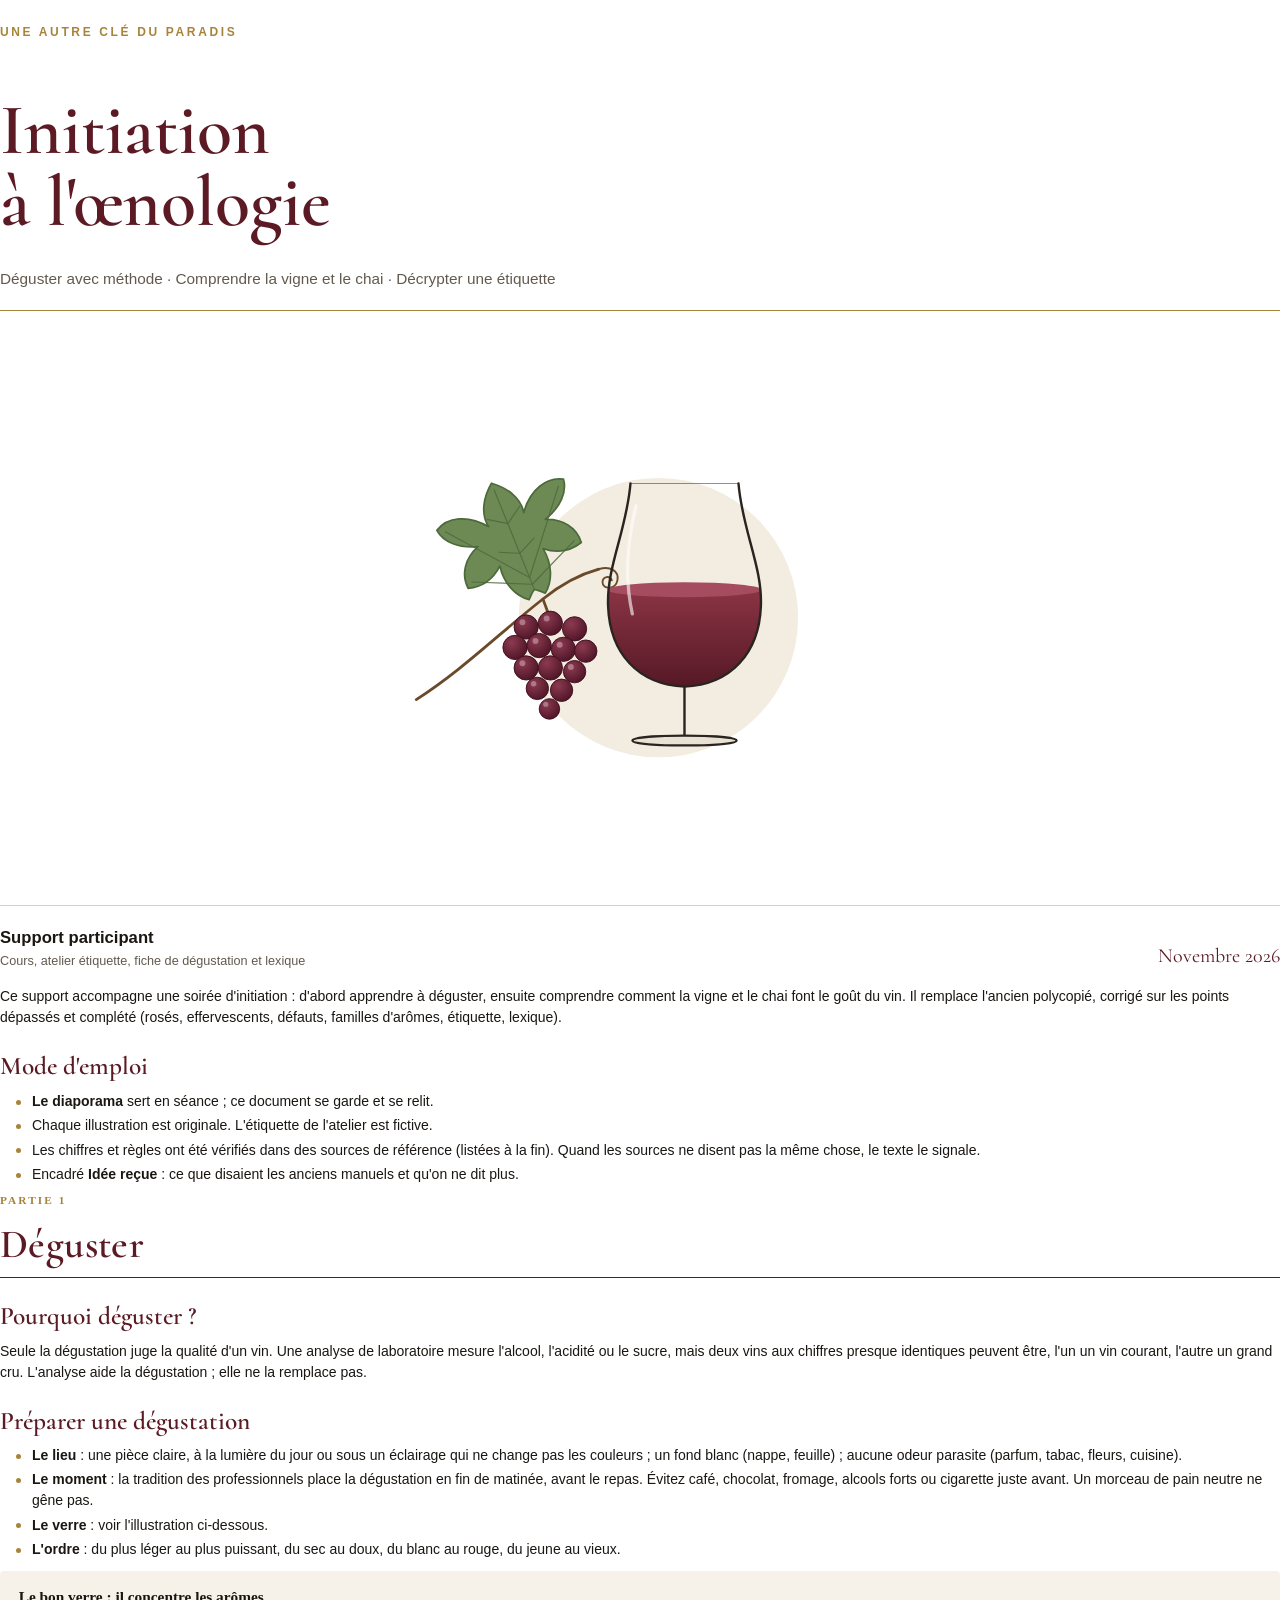
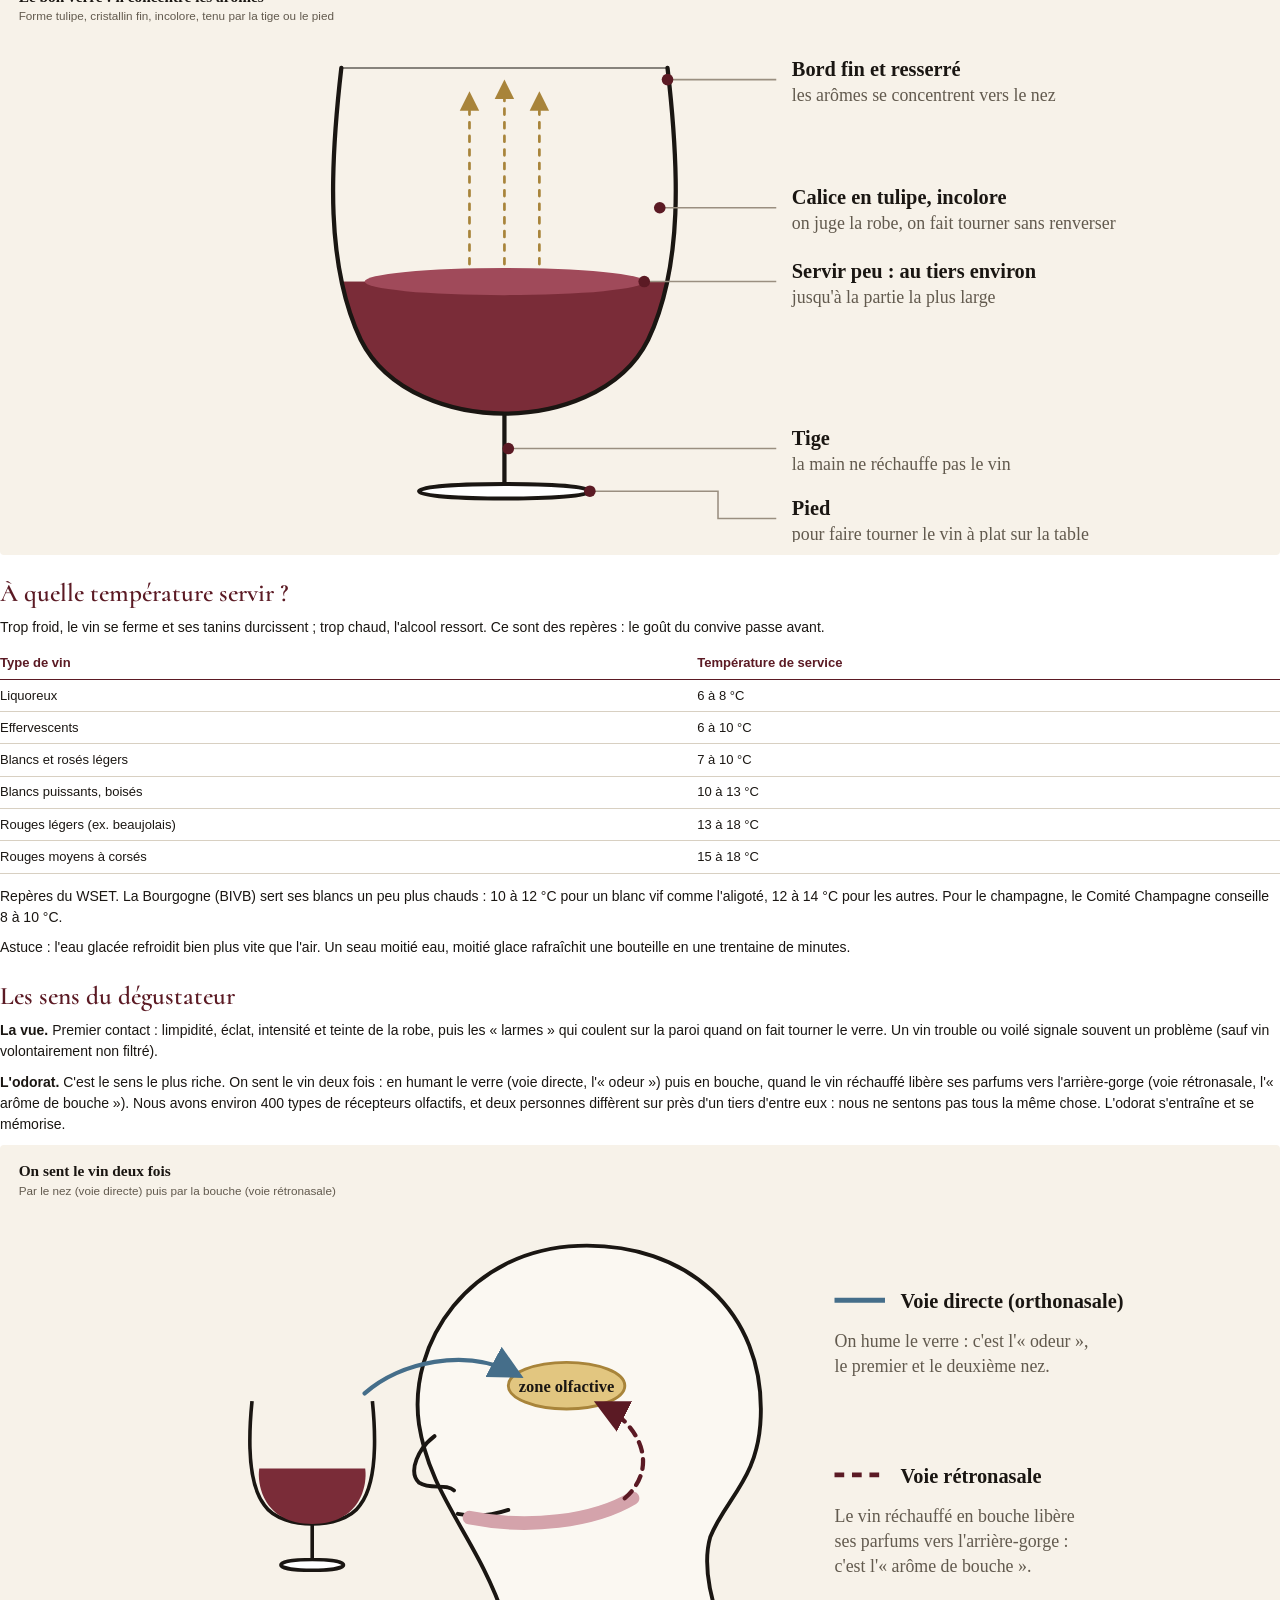
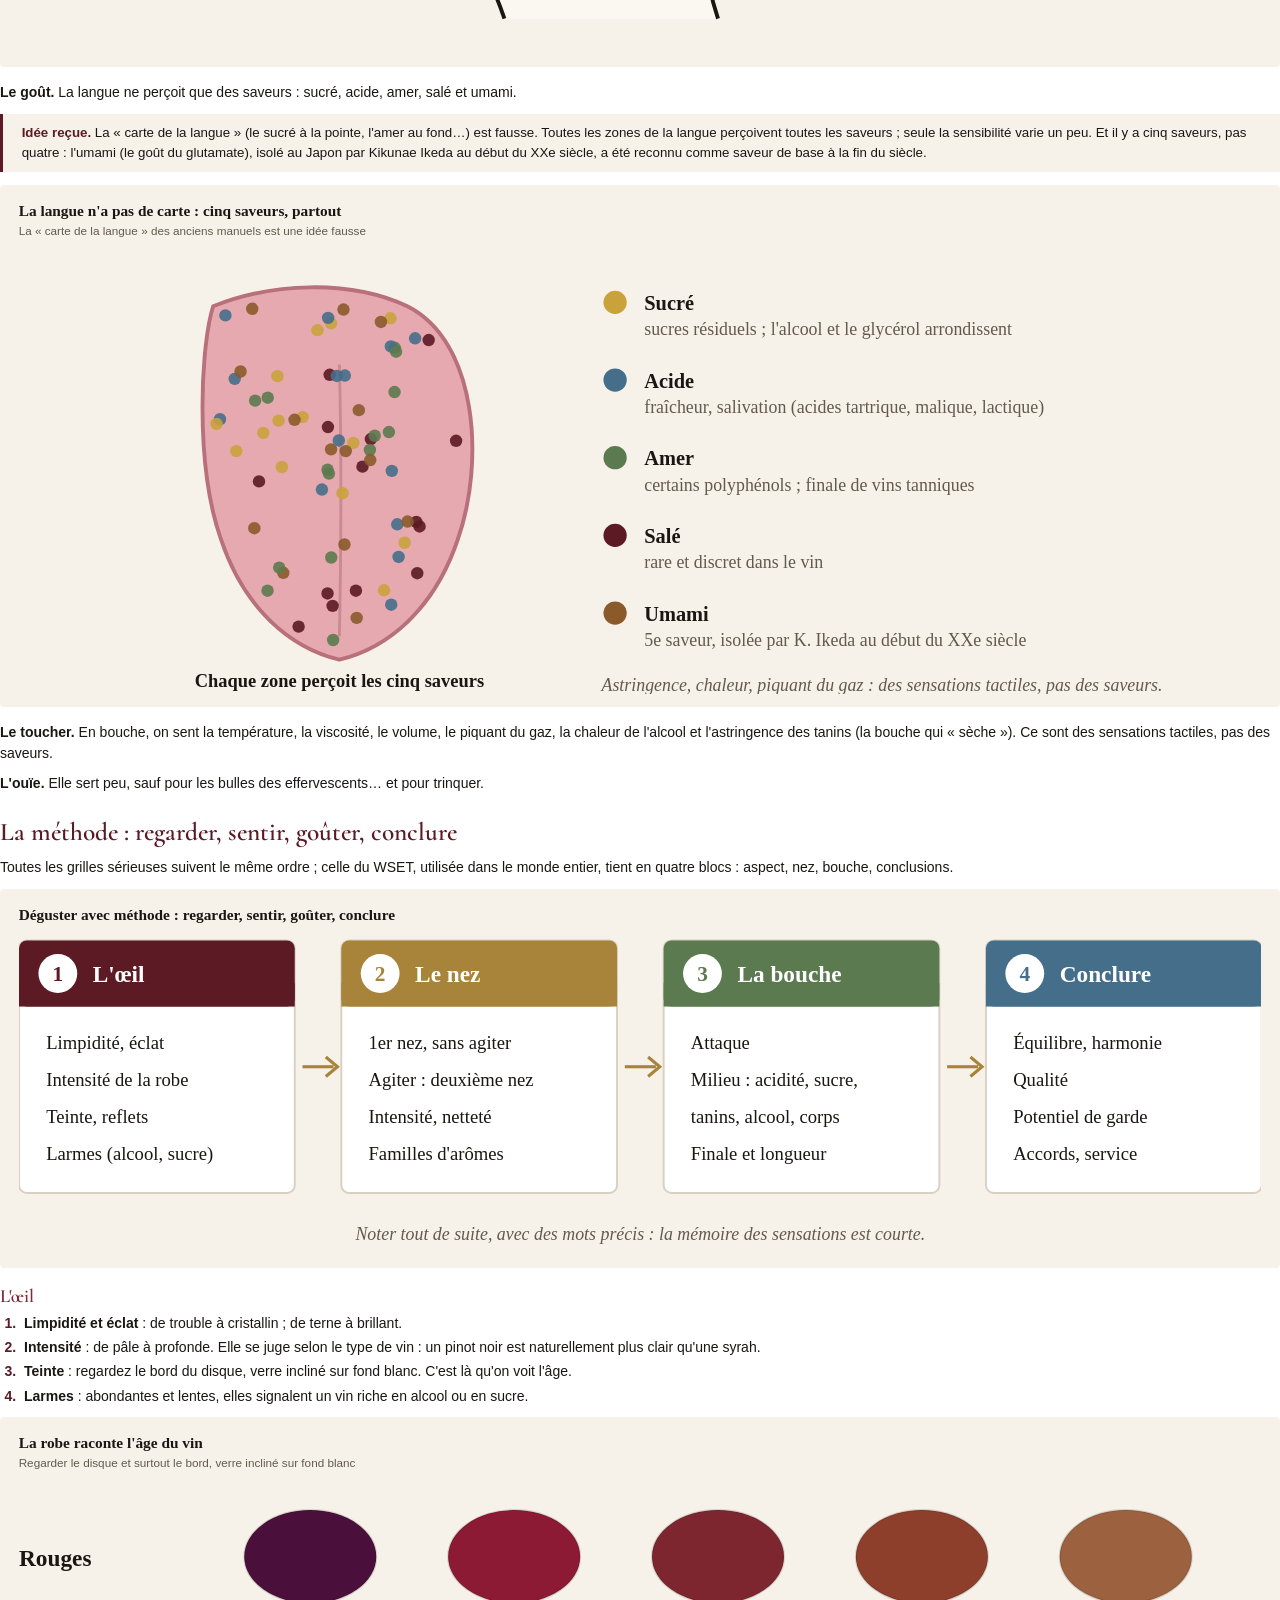
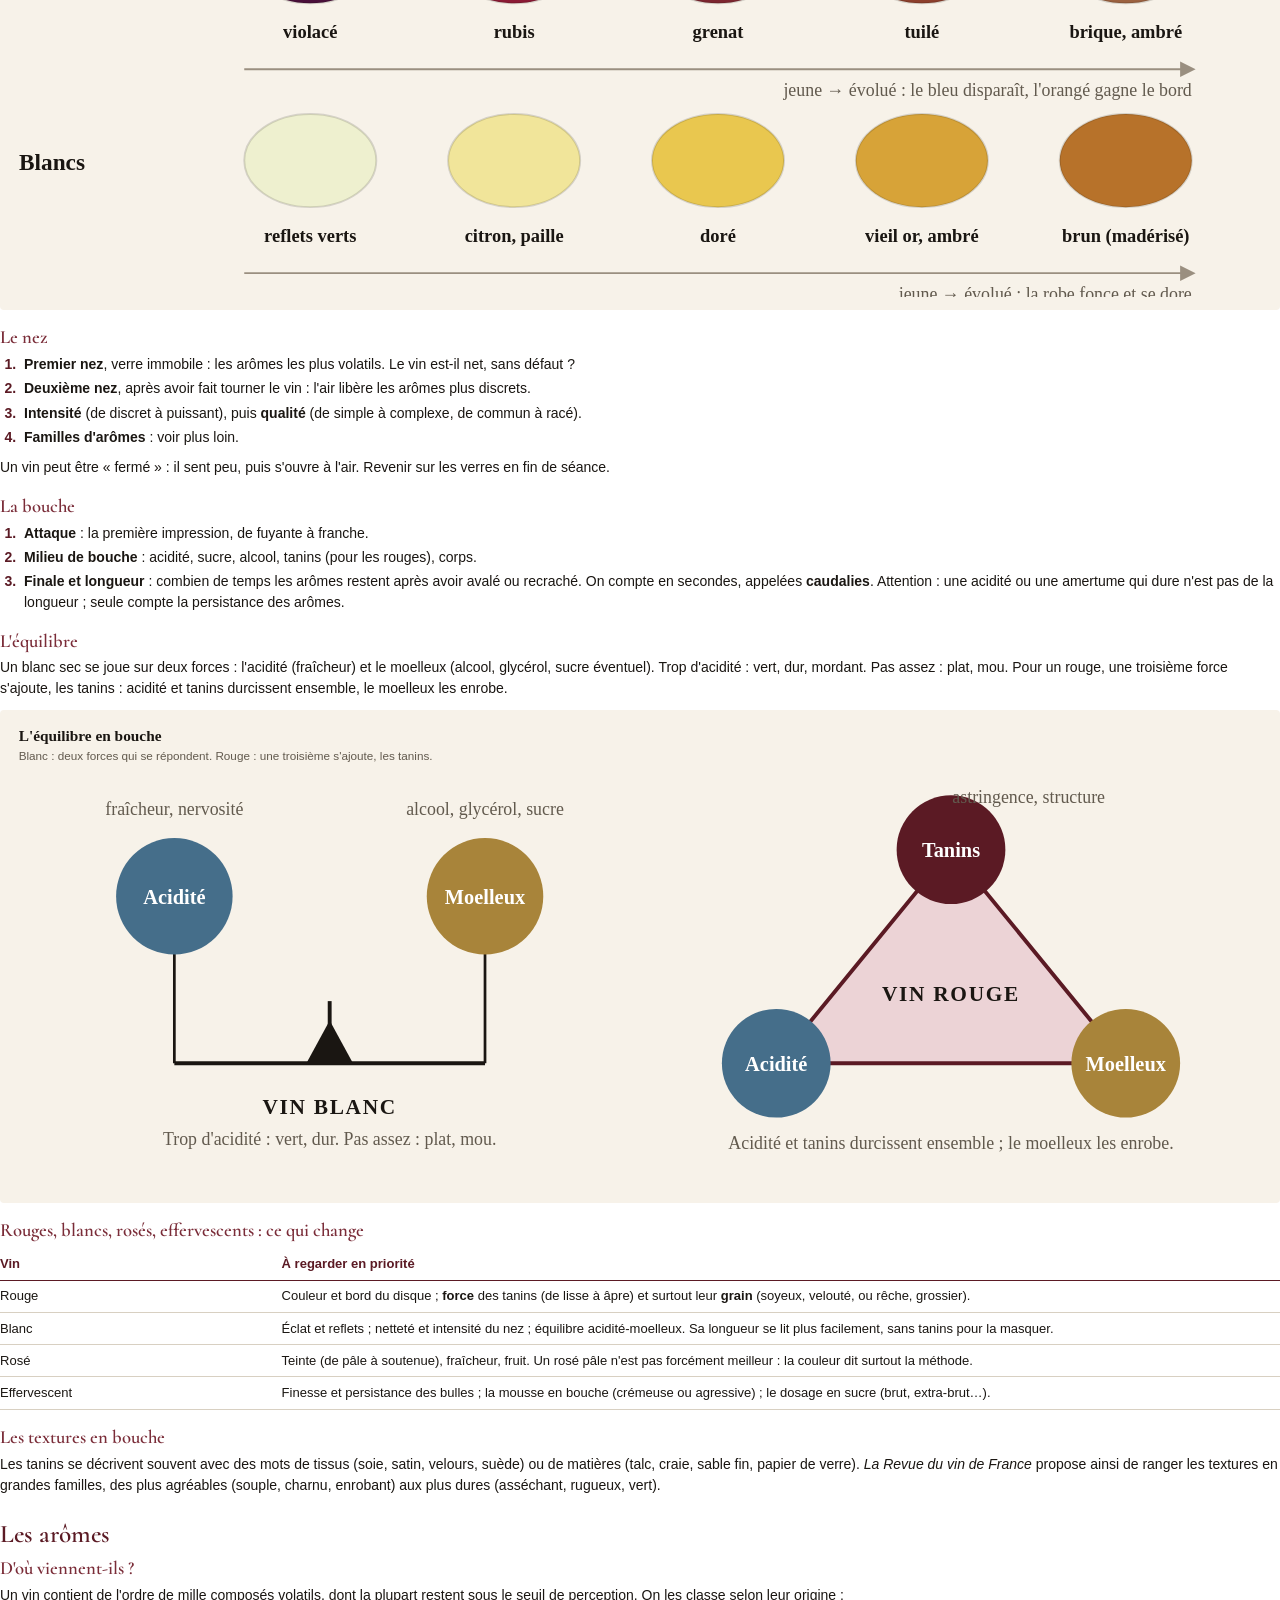
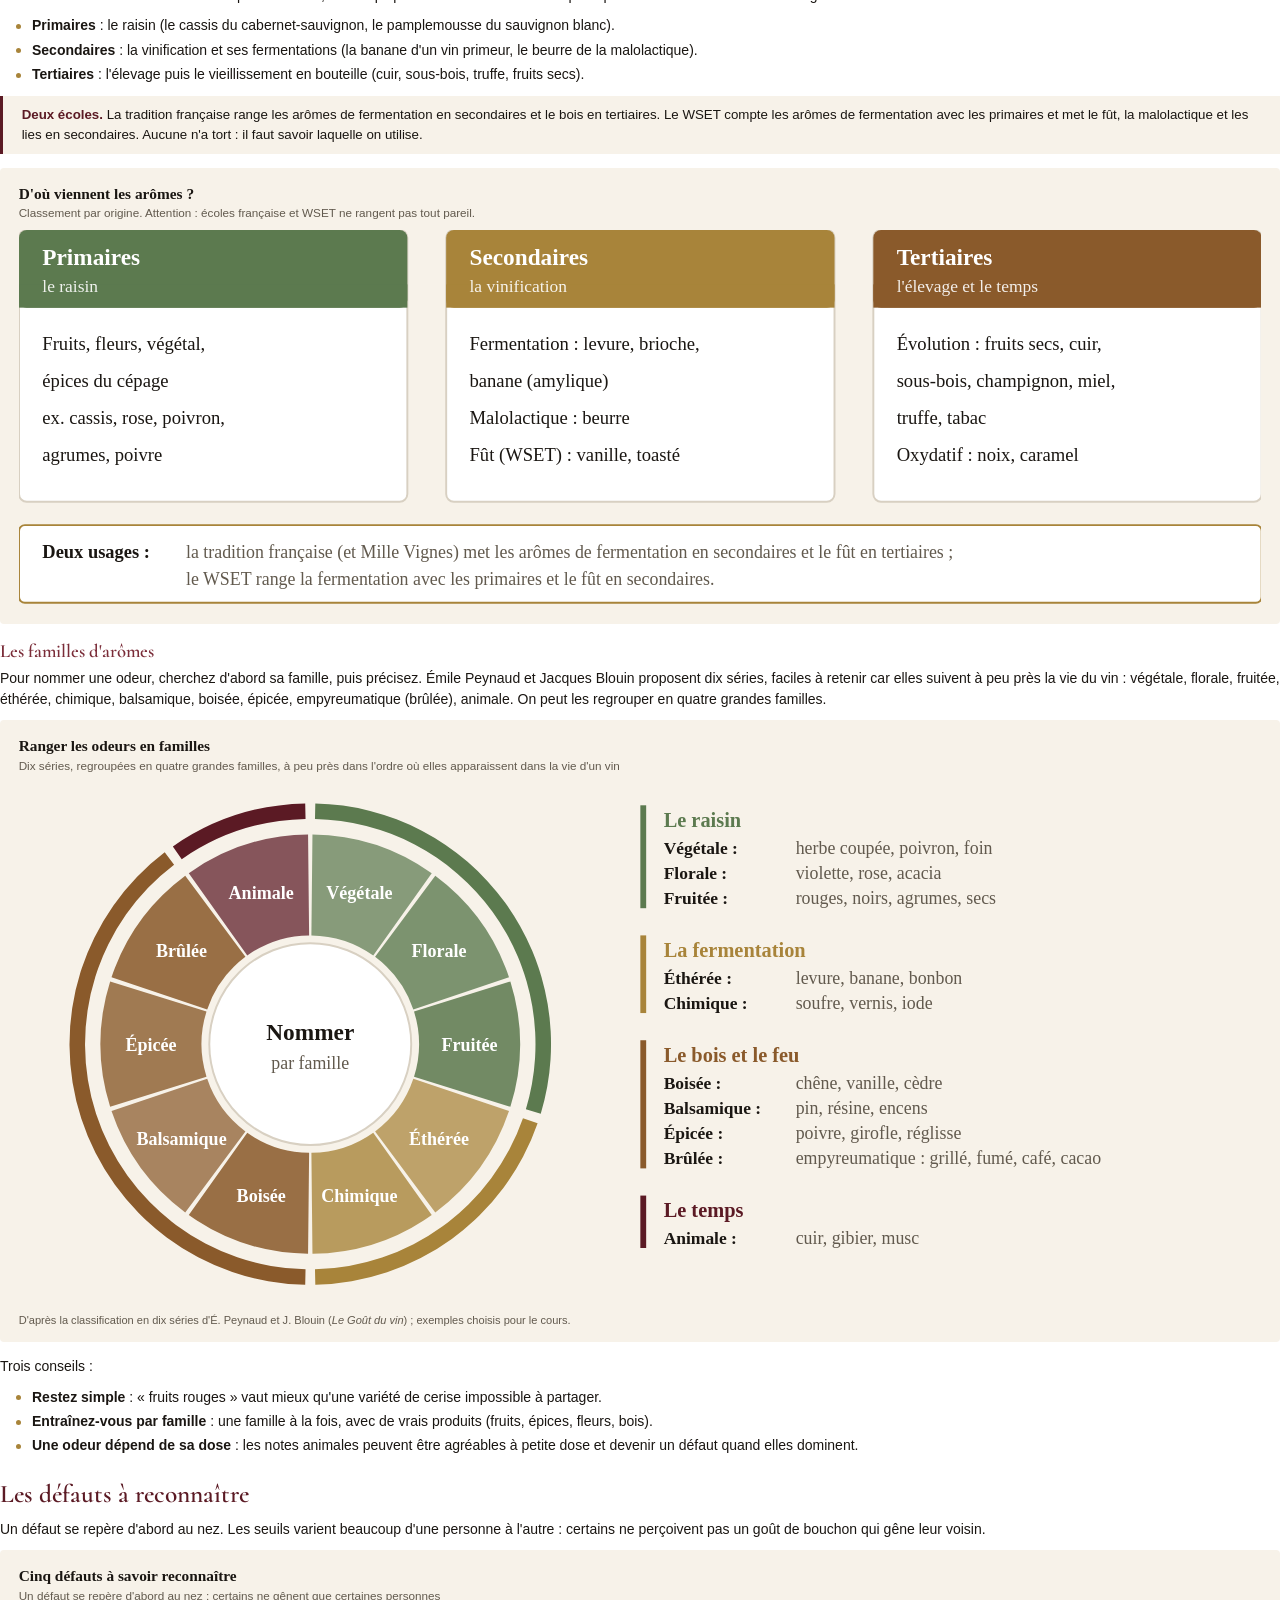
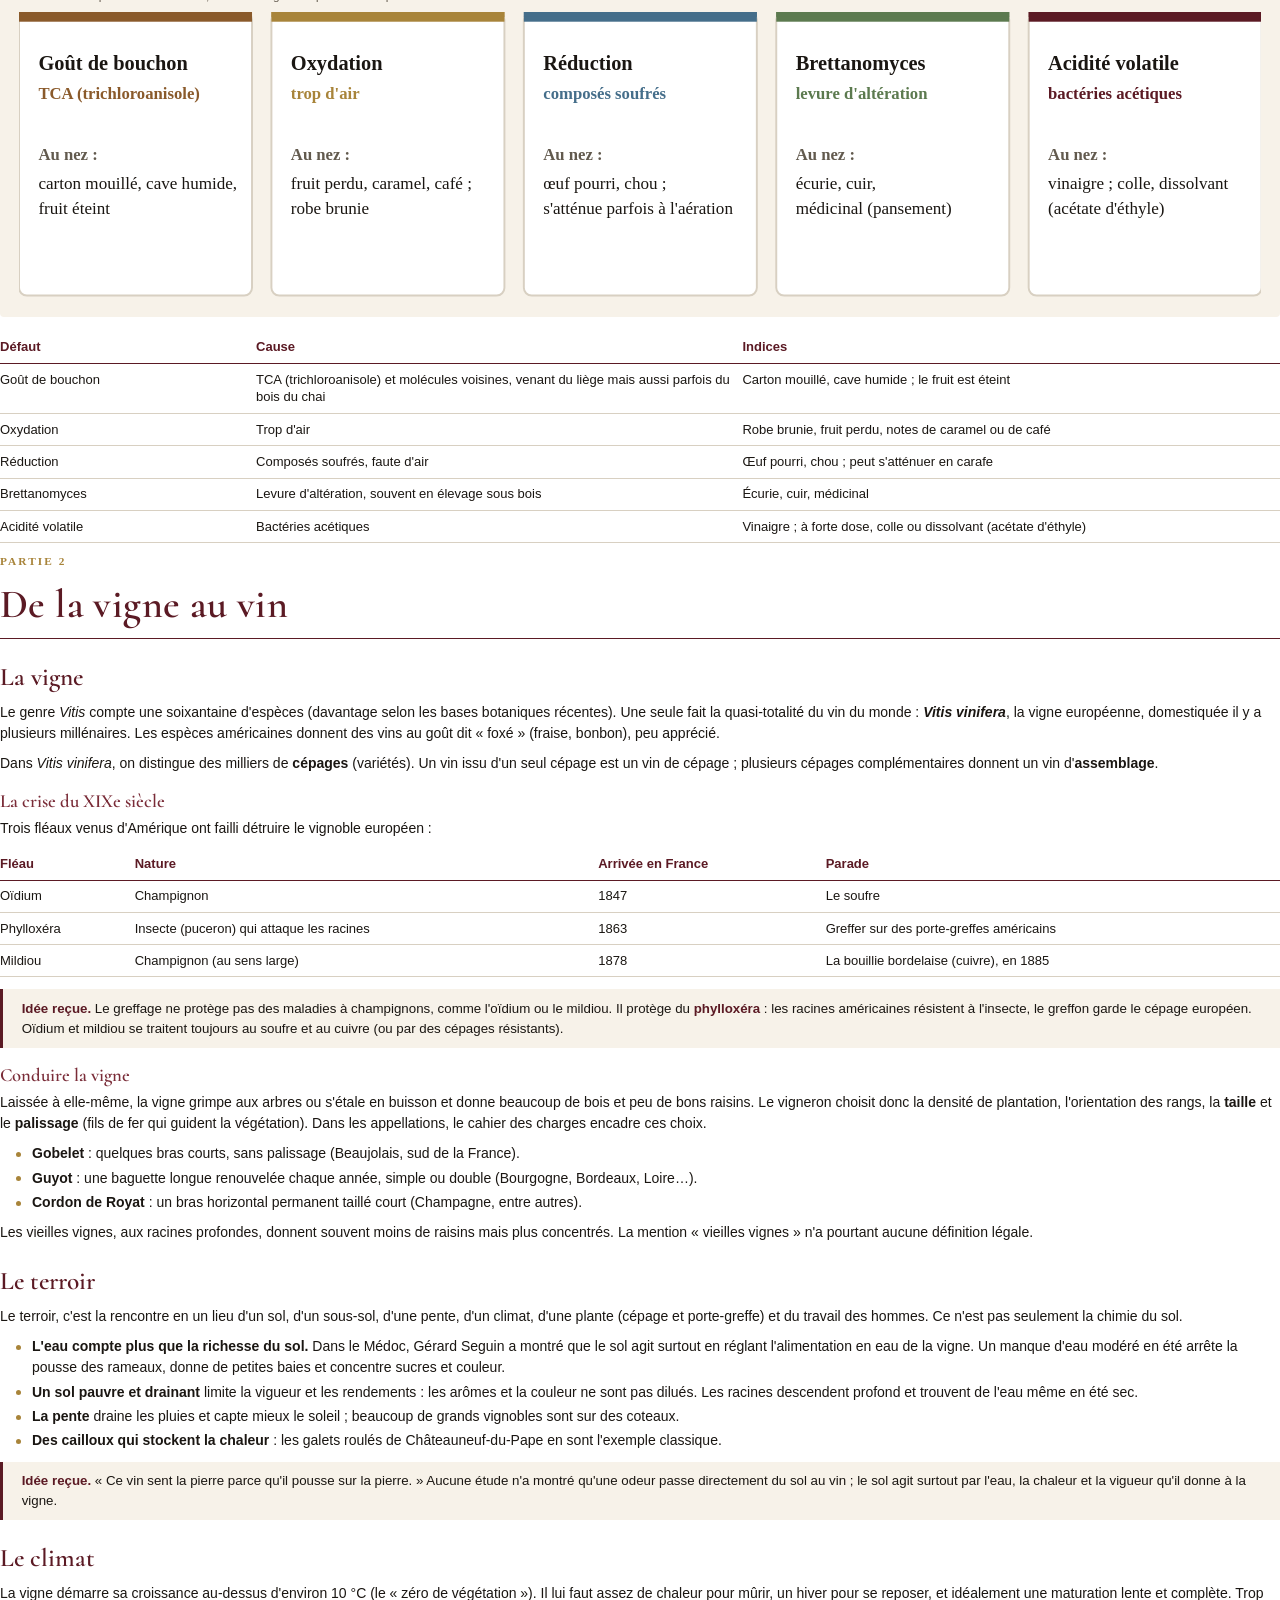
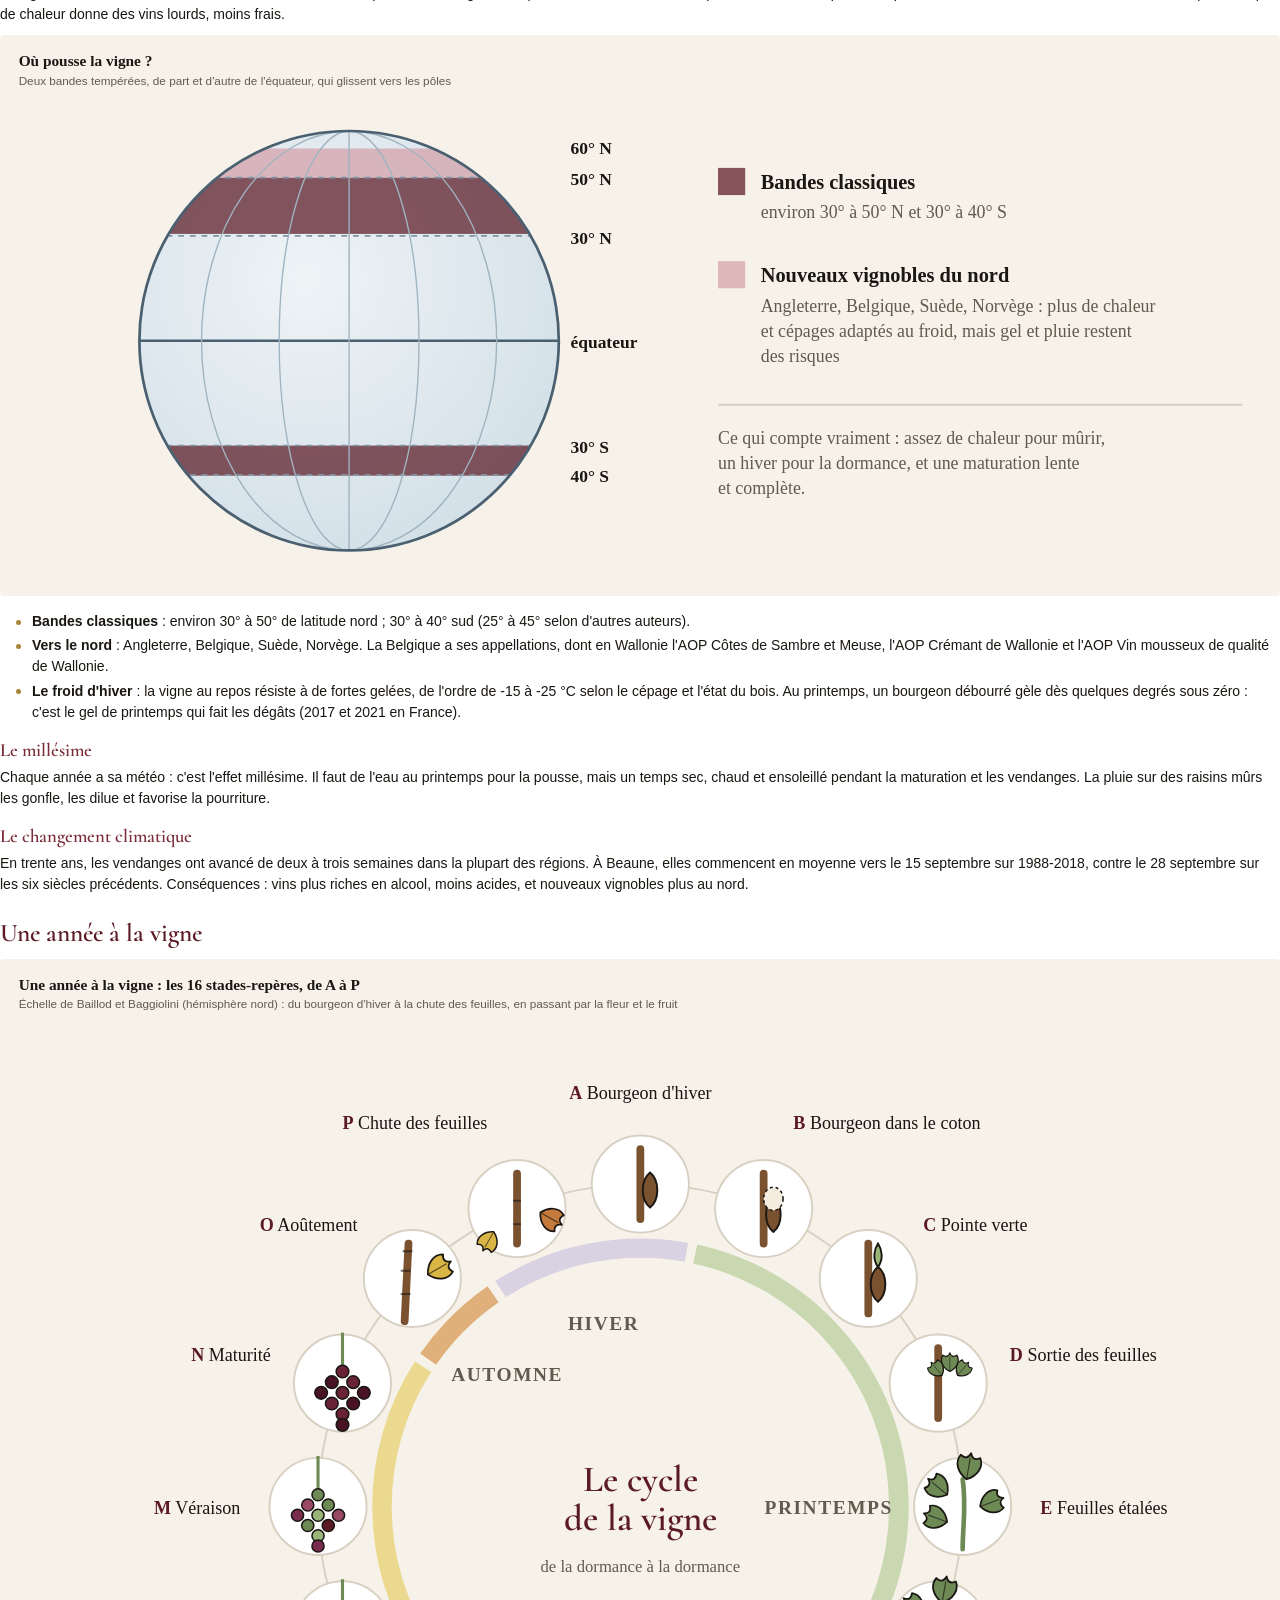
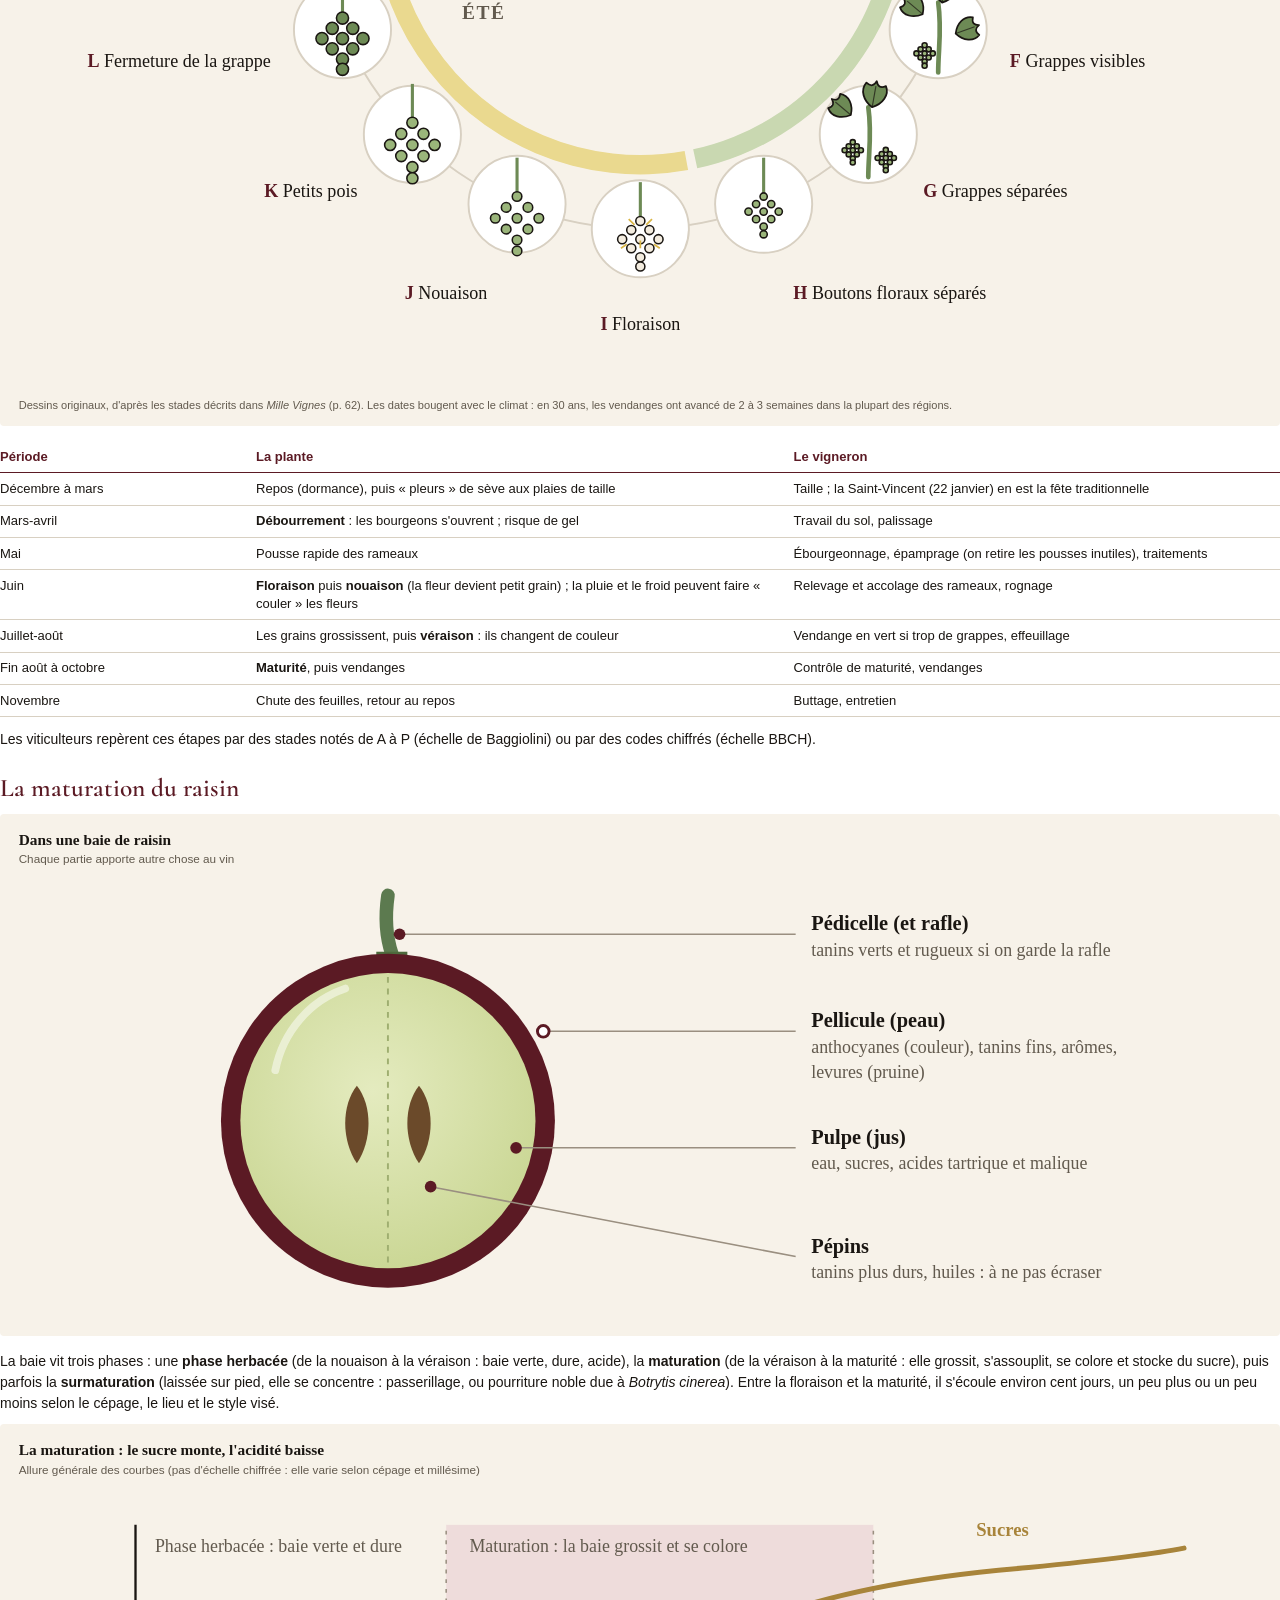
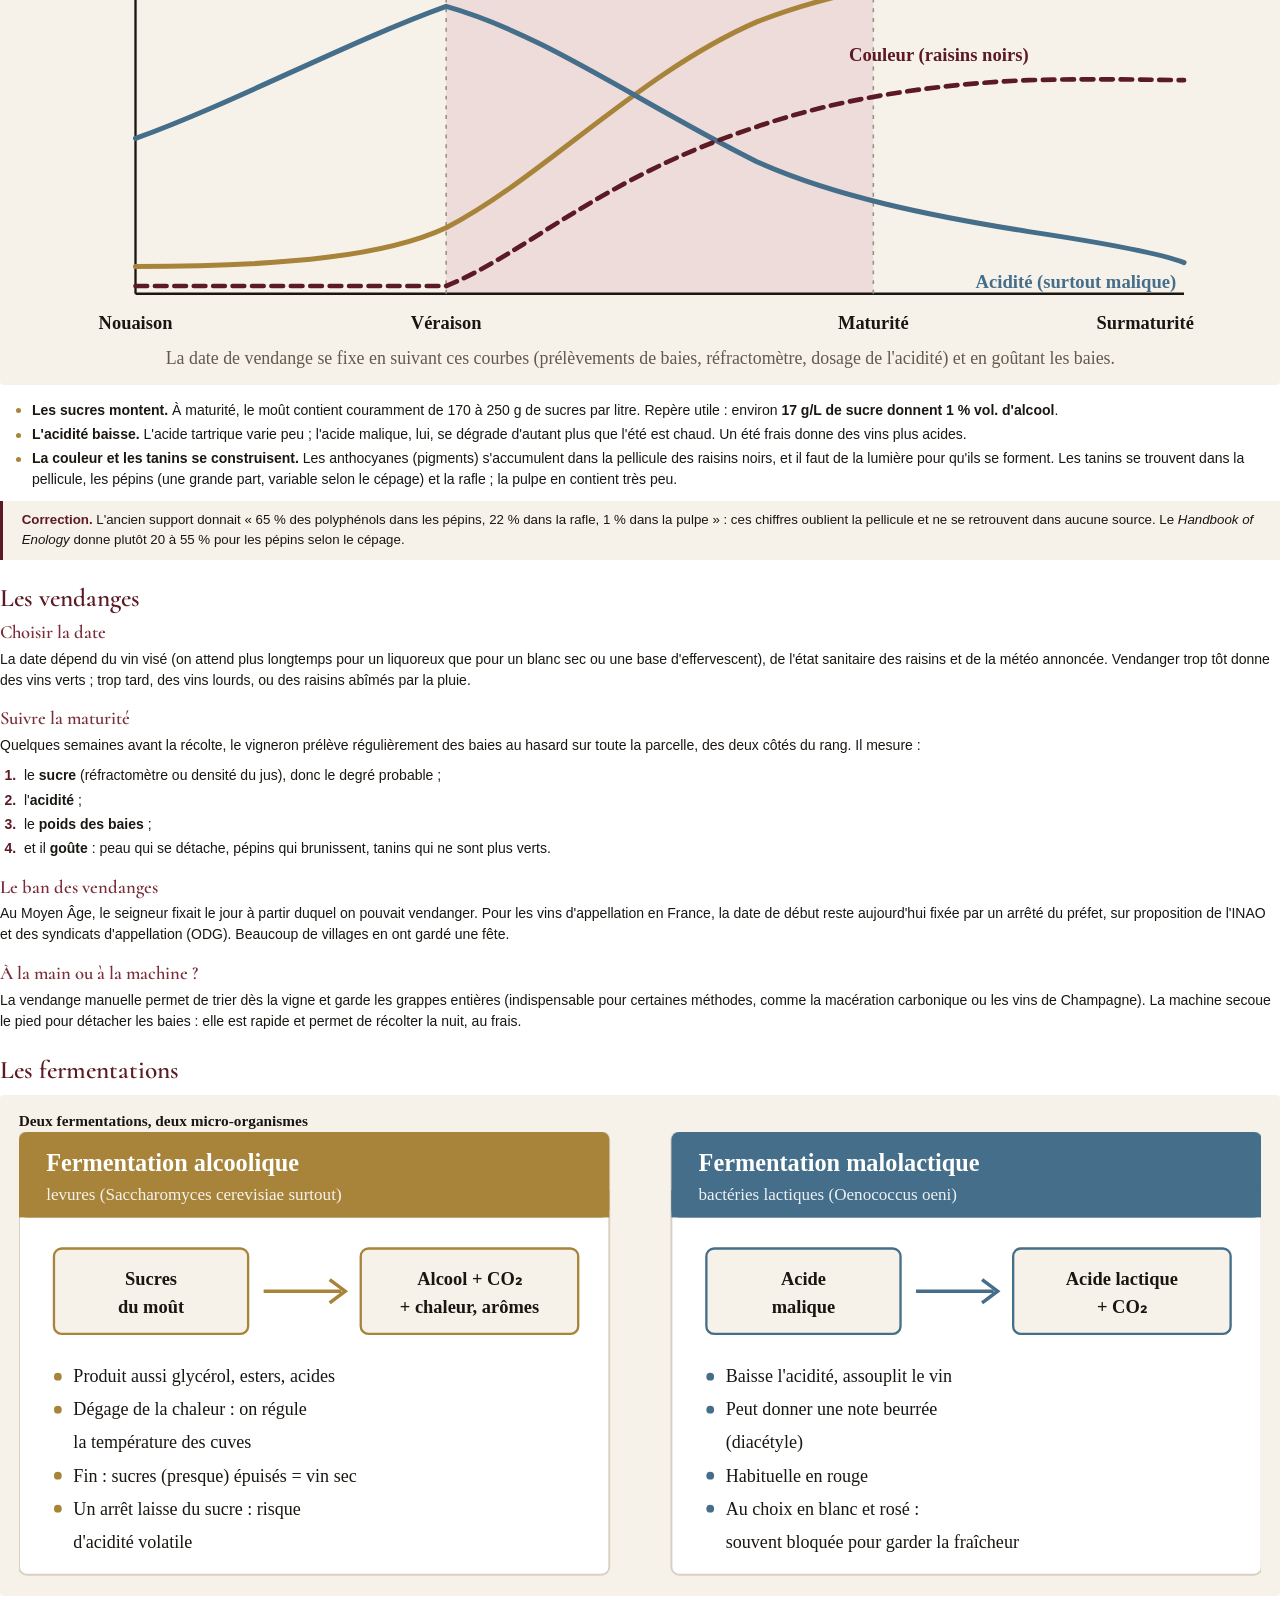
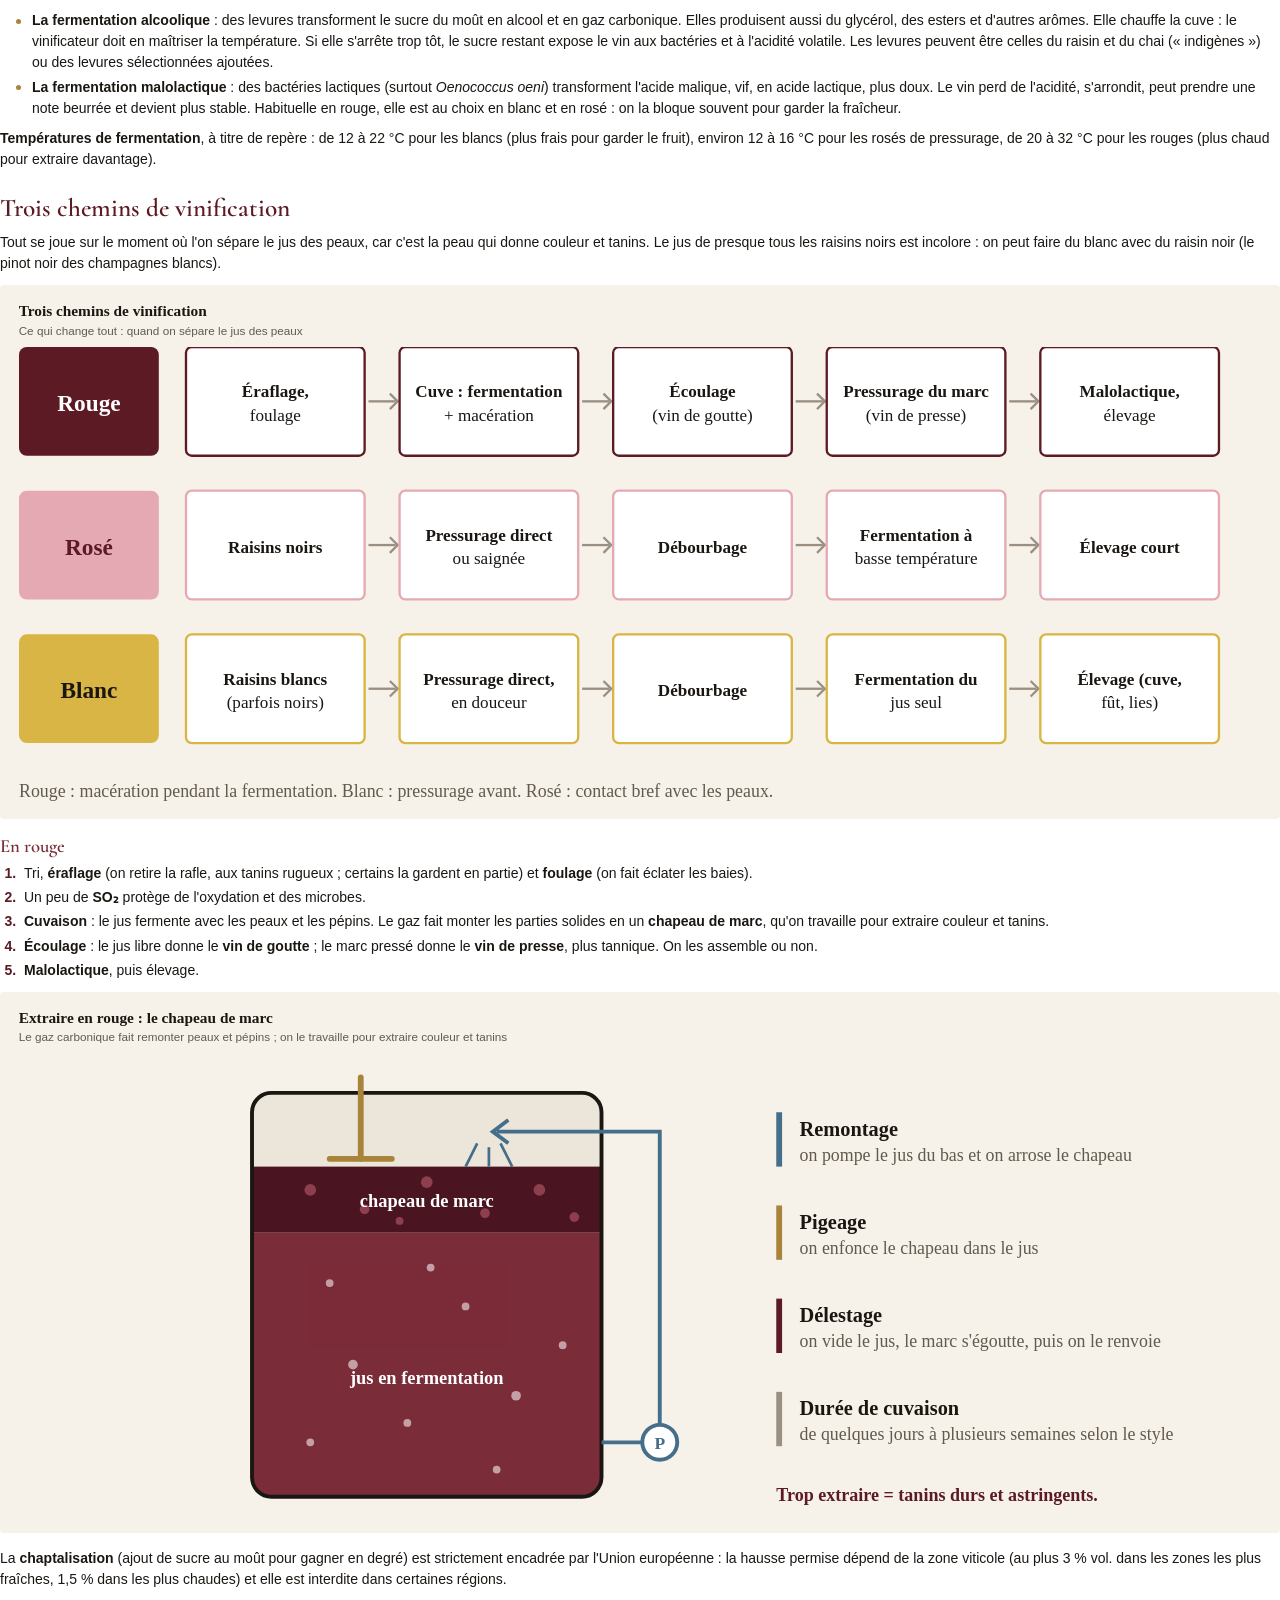
==== commit 3344011f: "Support : infographie des 16 stades-repères de la vigne (A à P) Remplace la roue des mois par un ann" ====
--- a/supports/initiation-oenologie/support.html
+++ b/supports/initiation-oenologie/support.html
@@ -639,36 +639,63 @@
 
 <!-- FIG année -->
 <div class="fig">
-<h4>Une année à la vigne (hémisphère nord)</h4>
-<p class="sub">Stades de la plante à l'intérieur, travaux du vigneron à l'extérieur</p>
-<svg viewBox="0 0 640 330" xmlns="http://www.w3.org/2000/svg"><g id="year" transform="translate(320 165)"></g></svg>
-<p class="cap">Les dates bougent avec le climat : en 30 ans, les vendanges ont avancé de 2 à 3 semaines dans la plupart des régions.</p>
+<h4>Une année à la vigne : les 16 stades-repères, de A à P</h4>
+<p class="sub">Échelle de Baillod et Baggiolini (hémisphère nord) : du bourgeon d'hiver à la chute des feuilles, en passant par la fleur et le fruit</p>
+<svg viewBox="0 0 640 500" xmlns="http://www.w3.org/2000/svg"><g id="stades" transform="translate(320 250)"></g></svg>
+<p class="cap">Dessins originaux, d'après les stades décrits dans <em>Mille Vignes</em> (p. 62). Les dates bougent avec le climat : en 30 ans, les vendanges ont avancé de 2 à 3 semaines dans la plupart des régions.</p>
 <script>
 (function(){
-  var M=['Jan','Fév','Mar','Avr','Mai','Juin','Juil','Août','Sep','Oct','Nov','Déc'];
-  var season=['#d9d2e3','#d9d2e3','#b4c69c','#b4c69c','#b4c69c','#e2d58a','#e2d58a','#e2d58a','#d9a86a','#d9a86a','#d9d2e3','#d9d2e3'];
-  var R1=92,R2=124,h='';
+  var INK='#1a1612', BOIS='#7a5230', VERT='#6d8a55', VERT2='#9ab57a', VIN='#5b1a24', OR='#d9b545', CREME='#f3ecdf';
+  // primitives : chaque dessin tient dans un carré de 44 px centré sur (0,0)
+  function cane(h){return '<path d="M0 '+h+' L0 '+(-h)+'" stroke="'+BOIS+'" stroke-width="4" stroke-linecap="round"/>';}
+  function bud(col,w){return '<path d="M0 -4 C'+(-w)+' 0 '+(-w)+' 10 0 14 C'+w+' 10 '+w+' 0 0 -4 Z" fill="'+col+'" stroke="'+INK+'" stroke-width="1"/>';}
+  function leaf(x,y,s,rot,col){col=col||VERT;return '<g transform="translate('+x+' '+y+') rotate('+rot+') scale('+s+')"><path d="M0 0 C-6 -3 -9 -9 -6 -14 C-3 -12 -1 -13 0 -16 C1 -13 3 -12 6 -14 C9 -9 6 -3 0 0 Z" fill="'+col+'" stroke="'+INK+'" stroke-width="1.1" stroke-linejoin="round"/><path d="M0 0 L0 -13" stroke="'+INK+'" stroke-width=".7" opacity=".7"/></g>';}
+  function shoot(){return '<path d="M0 22 C0 10 2 0 0 -14" stroke="'+VERT+'" stroke-width="2.4" fill="none" stroke-linecap="round"/>';}
+  function cluster(x,y,s,cols,gap){ // grappe conique de 10 baies ; cols : couleur par baie
+    var pos=[[0,0],[-1,1],[1,1],[-2,2],[0,2],[2,2],[-1,3],[1,3],[0,4],[0,5]],h='';
+    pos.forEach(function(p,i){h+='<circle cx="'+(x+p[0]*gap*s)+'" cy="'+(y+p[1]*gap*s)+'" r="'+(2.6*s)+'" fill="'+(cols[i%cols.length])+'" stroke="'+INK+'" stroke-width=".8"/>';});
+    return h;}
+  function tige(x,y){return '<path d="M'+x+' '+y+' L'+x+' '+(y-10)+' L0 '+(y-18)+'" stroke="'+VERT+'" stroke-width="1.6" fill="none"/>';}
+  var S=[
+    ['A','Bourgeon d\'hiver', cane(18)+'<g transform="translate(5 -2)">'+bud(BOIS,5)+'</g>'],
+    ['B','Bourgeon dans le coton', cane(18)+'<g transform="translate(5 -2)">'+bud(BOIS,5)+'<ellipse cx="0" cy="-3" rx="5" ry="6" fill="'+CREME+'" stroke="'+INK+'" stroke-width=".8" stroke-dasharray="1.5 1.5"/></g>'],
+    ['C','Pointe verte', cane(18)+'<g transform="translate(5 -2)">'+bud(BOIS,5)+'<path d="M0 -4 C-3 -8 -2 -13 0 -16 C2 -13 3 -8 0 -4 Z" fill="'+VERT2+'" stroke="'+INK+'" stroke-width="1"/></g>'],
+    ['D','Sortie des feuilles', cane(18)+'<g transform="translate(6 -4)">'+leaf(-4,0,.55,-40)+leaf(4,0,.55,40)+leaf(0,-2,.6,0)+'</g>'],
+    ['E','Feuilles étalées', shoot()+leaf(-8,8,.8,-70)+leaf(9,0,.8,70)+leaf(-8,-6,.8,-50)+leaf(2,-14,.85,10)],
+    ['F','Grappes visibles', shoot()+leaf(9,2,.8,70)+leaf(-8,-8,.8,-50)+leaf(2,-14,.85,10)+cluster(-7,8,.5,[VERT2],4.2)],
+    ['G','Grappes séparées', shoot()+leaf(-9,-10,.8,-50)+leaf(2,-14,.85,10)+cluster(-8,4,.5,[VERT2],4.2)+cluster(9,8,.5,[VERT2],4.2)],
+    ['H','Boutons floraux séparés', tige(0,-6)+cluster(0,-4,.72,[VERT2],5.4)],
+    ['I','Floraison', tige(0,-6)+cluster(0,-4,.9,[CREME],5.2)+'<g stroke="'+OR+'" stroke-width=".9"><path d="M-3 -2 l-3 -3 M3 -2 l3 -3 M0 10 l0 -4 M-7 8 l-3 2 M7 8 l3 2"/></g>'],
+    ['J','Nouaison', tige(0,-6)+cluster(0,-4,.95,[VERT2],5.9)],
+    ['K','Petits pois', tige(0,-8)+cluster(0,-6,1.1,[VERT2],5.2)],
+    ['L','Fermeture de la grappe', tige(0,-8)+cluster(0,-6,1.2,[VERT],4.4)],
+    ['M','Véraison', tige(0,-8)+cluster(0,-6,1.2,[VERT,'#9b4a66',VERT,'#7a2c4f',VERT2,'#9b4a66',VERT,'#5b1a24',VERT2,'#7a2c4f'],4.4)],
+    ['N','Maturité', tige(0,-8)+cluster(0,-6,1.25,['#6a2238','#4a1225'],4.4)],
+    ['O','Aoûtement', '<path d="M-4 22 L-2 -18" stroke="'+BOIS+'" stroke-width="4" stroke-linecap="round"/><g stroke="'+INK+'" stroke-width="1" opacity=".6"><path d="M-6 8 h5 M-6 -4 h5 M-5 -14 h5"/></g>'+leaf(8,-2,.85,60,OR)],
+    ['P','Chute des feuilles', cane(18)+'<g stroke="'+INK+'" stroke-width="1" opacity=".6"><path d="M-2 8 h4 M-2 -4 h4"/></g>'+leaf(12,2,.8,120,'#c47a3a')+leaf(-12,12,.7,-150,OR)]
+  ];
+  var N=S.length, R=166, RL=206, h='';
   function pt(r,a){a=(a-90)*Math.PI/180;return [r*Math.cos(a),r*Math.sin(a)];}
-  function arc(r1,r2,a0,a1){var p0=pt(r2,a0),p1=pt(r2,a1),p2=pt(r1,a1),p3=pt(r1,a0);
-    return 'M'+p0[0].toFixed(2)+' '+p0[1].toFixed(2)+' A'+r2+' '+r2+' 0 0 1 '+p1[0].toFixed(2)+' '+p1[1].toFixed(2)+' L'+p2[0].toFixed(2)+' '+p2[1].toFixed(2)+' A'+r1+' '+r1+' 0 0 0 '+p3[0].toFixed(2)+' '+p3[1].toFixed(2)+' Z';}
-  M.forEach(function(m,i){var a0=i*30,a1=a0+30,c=pt((R1+R2)/2,a0+15);
-    h+='<path d="'+arc(R1,R2,a0,a1)+'" fill="'+season[i]+'" stroke="#fff" stroke-width="1.5"/>';
-    h+='<text x="'+c[0].toFixed(1)+'" y="'+(c[1]+3.5).toFixed(1)+'" text-anchor="middle" style="font-size:9.5px;font-weight:600" fill="#1a1612">'+m+'</text>';});
-  h+='<circle r="'+(R1-2)+'" fill="#fff"/>';
-  // stades (intérieur) : [texte, angle, rayon]
-  var inner=[['Dormance',0],['Débourrement',97],['Floraison',172],['Véraison',218],['Maturité',262],['Chute des feuilles',318]];
-  inner.forEach(function(s){var p=pt(R1-20,s[1]),q=pt(R1-6,s[1]);
-    h+='<circle cx="'+q[0].toFixed(1)+'" cy="'+q[1].toFixed(1)+'" r="3" fill="#5b1a24"/>';
-    // le texte s'étend vers le centre
-    var anchor=Math.abs(p[0])<14?'middle':(p[0]<0?'start':'end');
-    h+='<text x="'+p[0].toFixed(1)+'" y="'+(p[1]+3.5).toFixed(1)+'" text-anchor="'+anchor+'" style="font-size:8.6px;font-weight:600" fill="#5b1a24">'+s[0]+'</text>';});
-  // travaux (extérieur)
-  var outer=[['Taille (déc. à mars)',15],['Travail du sol, palissage',100],['Ébourgeonnage, épamprage',140],['Relevage, rognage',178],['Vendange en vert, effeuillage',218],['Vendanges',262],['Buttage, entretien',322]];
-  outer.forEach(function(s){var p=pt(R2+4,s[1]),q=pt(R2+16,s[1]),t=pt(R2+22,s[1]);
-    h+='<path d="M'+p[0].toFixed(1)+' '+p[1].toFixed(1)+' L'+q[0].toFixed(1)+' '+q[1].toFixed(1)+'" stroke="#9a8f80" stroke-width=".8"/>';
-    var anchor=Math.abs(t[0])<20?'middle':(t[0]<0?'end':'start');var dy=t[1]<-100?-2:(t[1]>100?9:3.5);
-    h+='<text x="'+t[0].toFixed(1)+'" y="'+(t[1]+dy).toFixed(1)+'" text-anchor="'+anchor+'" style="font-size:9.3px;font-weight:600" fill="#1a1612">'+s[0]+'</text>';});
-  document.getElementById('year').innerHTML=h;
+  function arc(r1,r2,a0,a1){var p0=pt(r2,a0),p1=pt(r2,a1),p2=pt(r1,a1),p3=pt(r1,a0),L=(a1-a0)>180?1:0;
+    return 'M'+p0[0].toFixed(1)+' '+p0[1].toFixed(1)+' A'+r2+' '+r2+' 0 '+L+' 1 '+p1[0].toFixed(1)+' '+p1[1].toFixed(1)+' L'+p2[0].toFixed(1)+' '+p2[1].toFixed(1)+' A'+r1+' '+r1+' 0 '+L+' 0 '+p3[0].toFixed(1)+' '+p3[1].toFixed(1)+' Z';}
+  var step=360/N, a0=-step/2; // A juste à droite du haut, P juste à gauche
+  // saisons : hiver = P et A, printemps = B à H, été = I à N, automne = O
+  var seasons=[['Hiver',-1,1,'#d9d2e3'],['Printemps',1,8,'#c9d8b1'],['Été',8,14,'#ead98f'],['Automne',14,15,'#e0b07a']];
+  seasons.forEach(function(s){var b=a0+s[1]*step+1,e=a0+s[2]*step-1;h+='<path d="'+arc(128,138,b,e)+'" fill="'+s[3]+'"/>';
+    var m=pt(97,(b+e)/2);h+='<text x="'+m[0].toFixed(1)+'" y="'+(m[1]+4).toFixed(1)+'" text-anchor="middle" style="font-size:10px;font-weight:600;letter-spacing:.08em" fill="#625a4e">'+s[0].toUpperCase()+'</text>';});
+  // cercle de fond + flèche du sens
+  h+='<circle r="'+R+'" fill="none" stroke="#d8d0c2" stroke-width="1"/>';
+  S.forEach(function(s,i){var a=a0+i*step+step/2, p=pt(R,a), q=pt(RL,a);
+    h+='<circle cx="'+p[0].toFixed(1)+'" cy="'+p[1].toFixed(1)+'" r="25" fill="#fff" stroke="#d8d0c2"/>';
+    h+='<g transform="translate('+p[0].toFixed(1)+' '+p[1].toFixed(1)+')">'+s[2]+'</g>';
+    var anchor=Math.abs(q[0])<30?'middle':(q[0]<0?'end':'start'), dy=q[1]<-150?-4:(q[1]>150?12:4);
+    var lx=q[0], ly=q[1]+dy; if(anchor==='middle'){ly=q[1]<0?q[1]-4:q[1]+12;}
+    h+='<text x="'+lx.toFixed(1)+'" y="'+ly.toFixed(1)+'" text-anchor="'+anchor+'" style="font-size:9.3px" fill="'+INK+'"><tspan style="font-weight:600" fill="'+VIN+'">'+s[0]+'</tspan> '+s[1]+'</text>';
+  });
+  // centre
+  h+='<text y="-8" text-anchor="middle" style="font-family:Cormorant,serif;font-size:19px;font-weight:600" fill="'+VIN+'">Le cycle</text><text y="12" text-anchor="middle" style="font-family:Cormorant,serif;font-size:19px;font-weight:600" fill="'+VIN+'">de la vigne</text>';
+  h+='<text y="34" text-anchor="middle" style="font-size:8.6px" fill="#625a4e">de la dormance à la dormance</text>';
+  document.getElementById('stades').innerHTML=h;
 })();
 </script>
 </div>
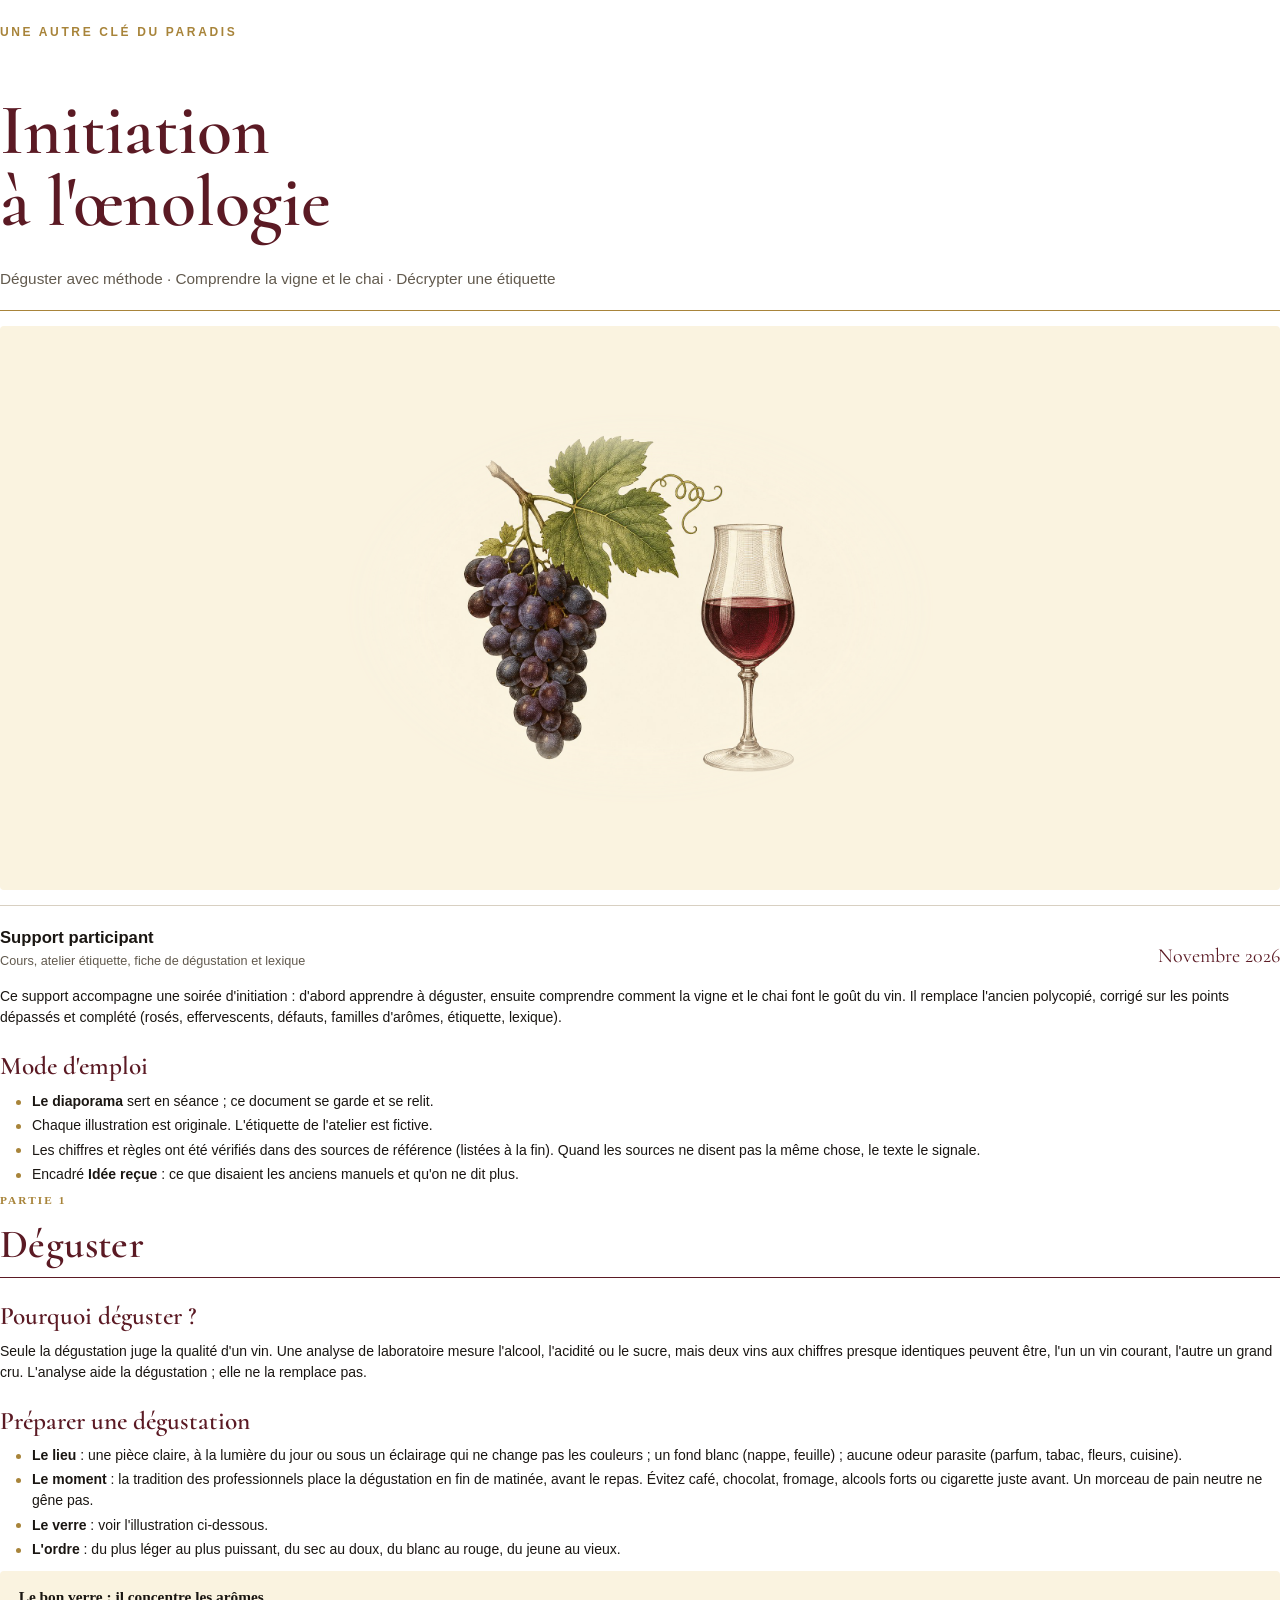
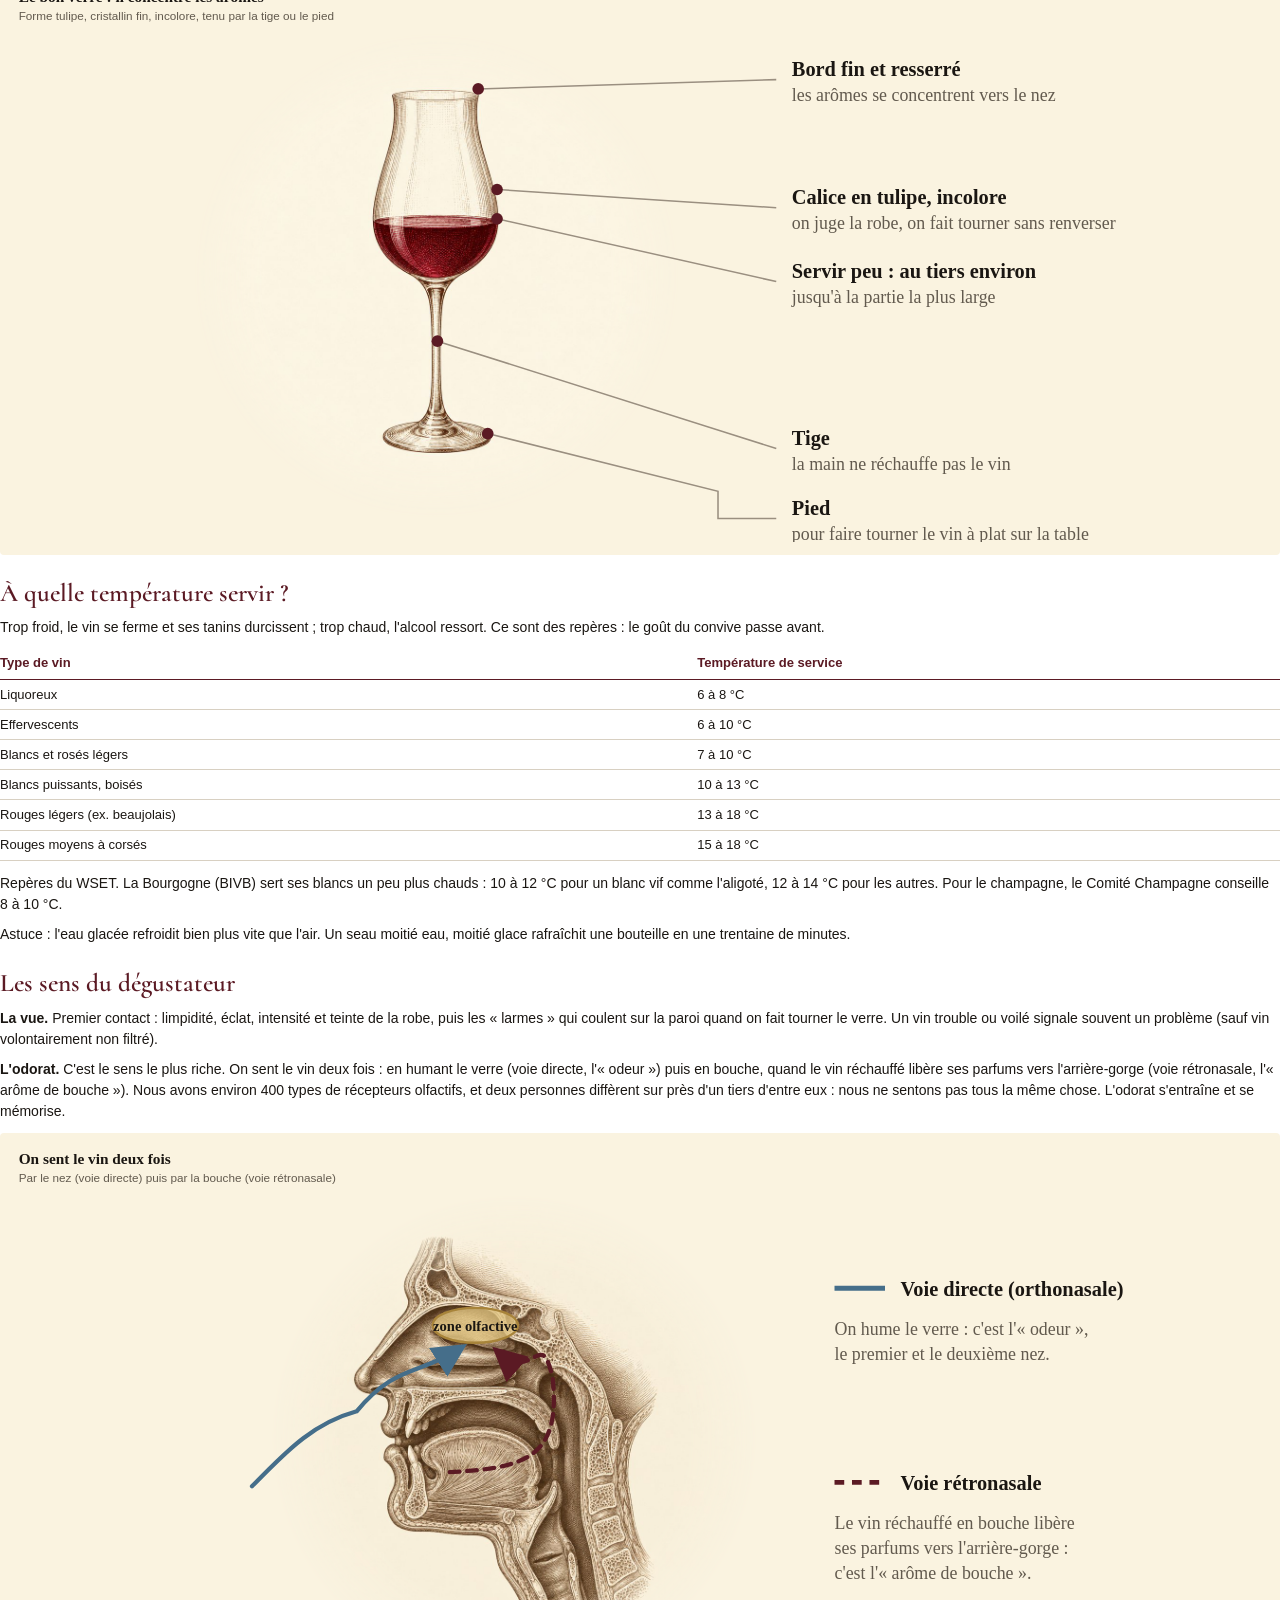
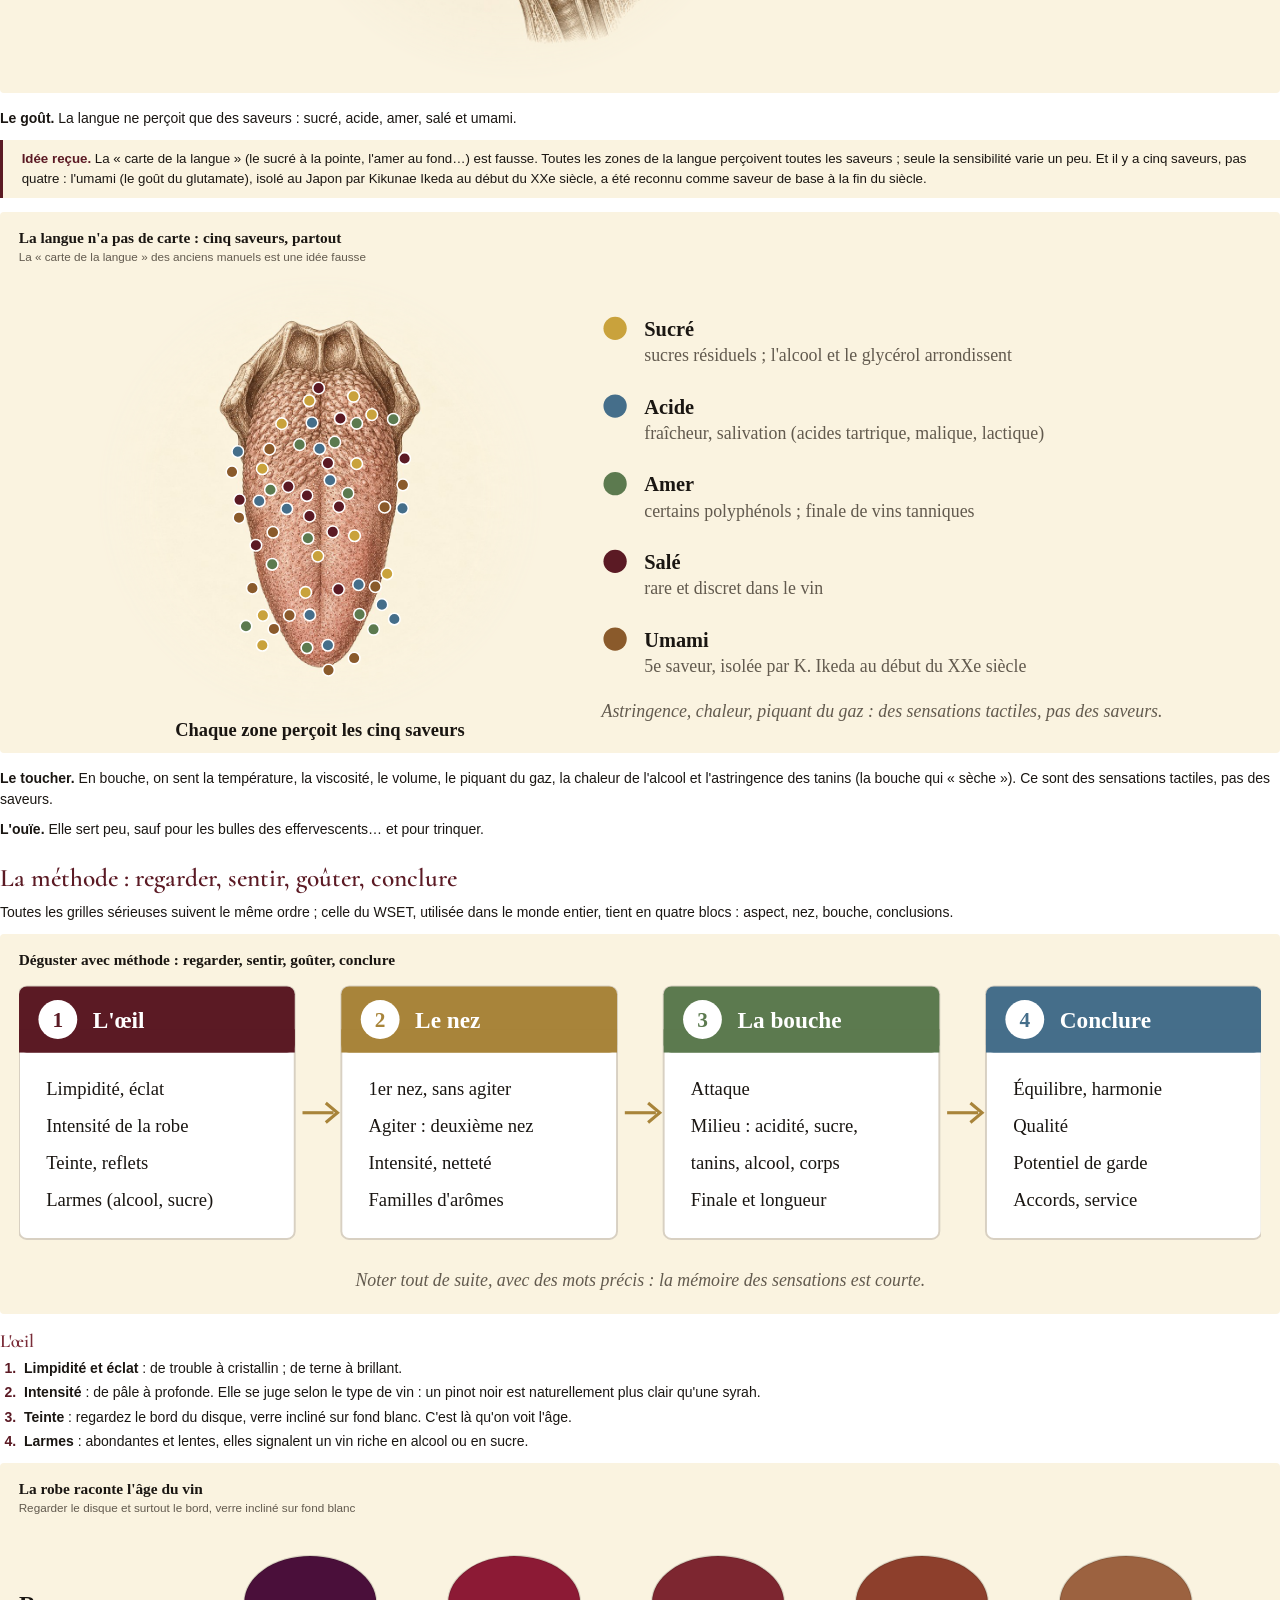
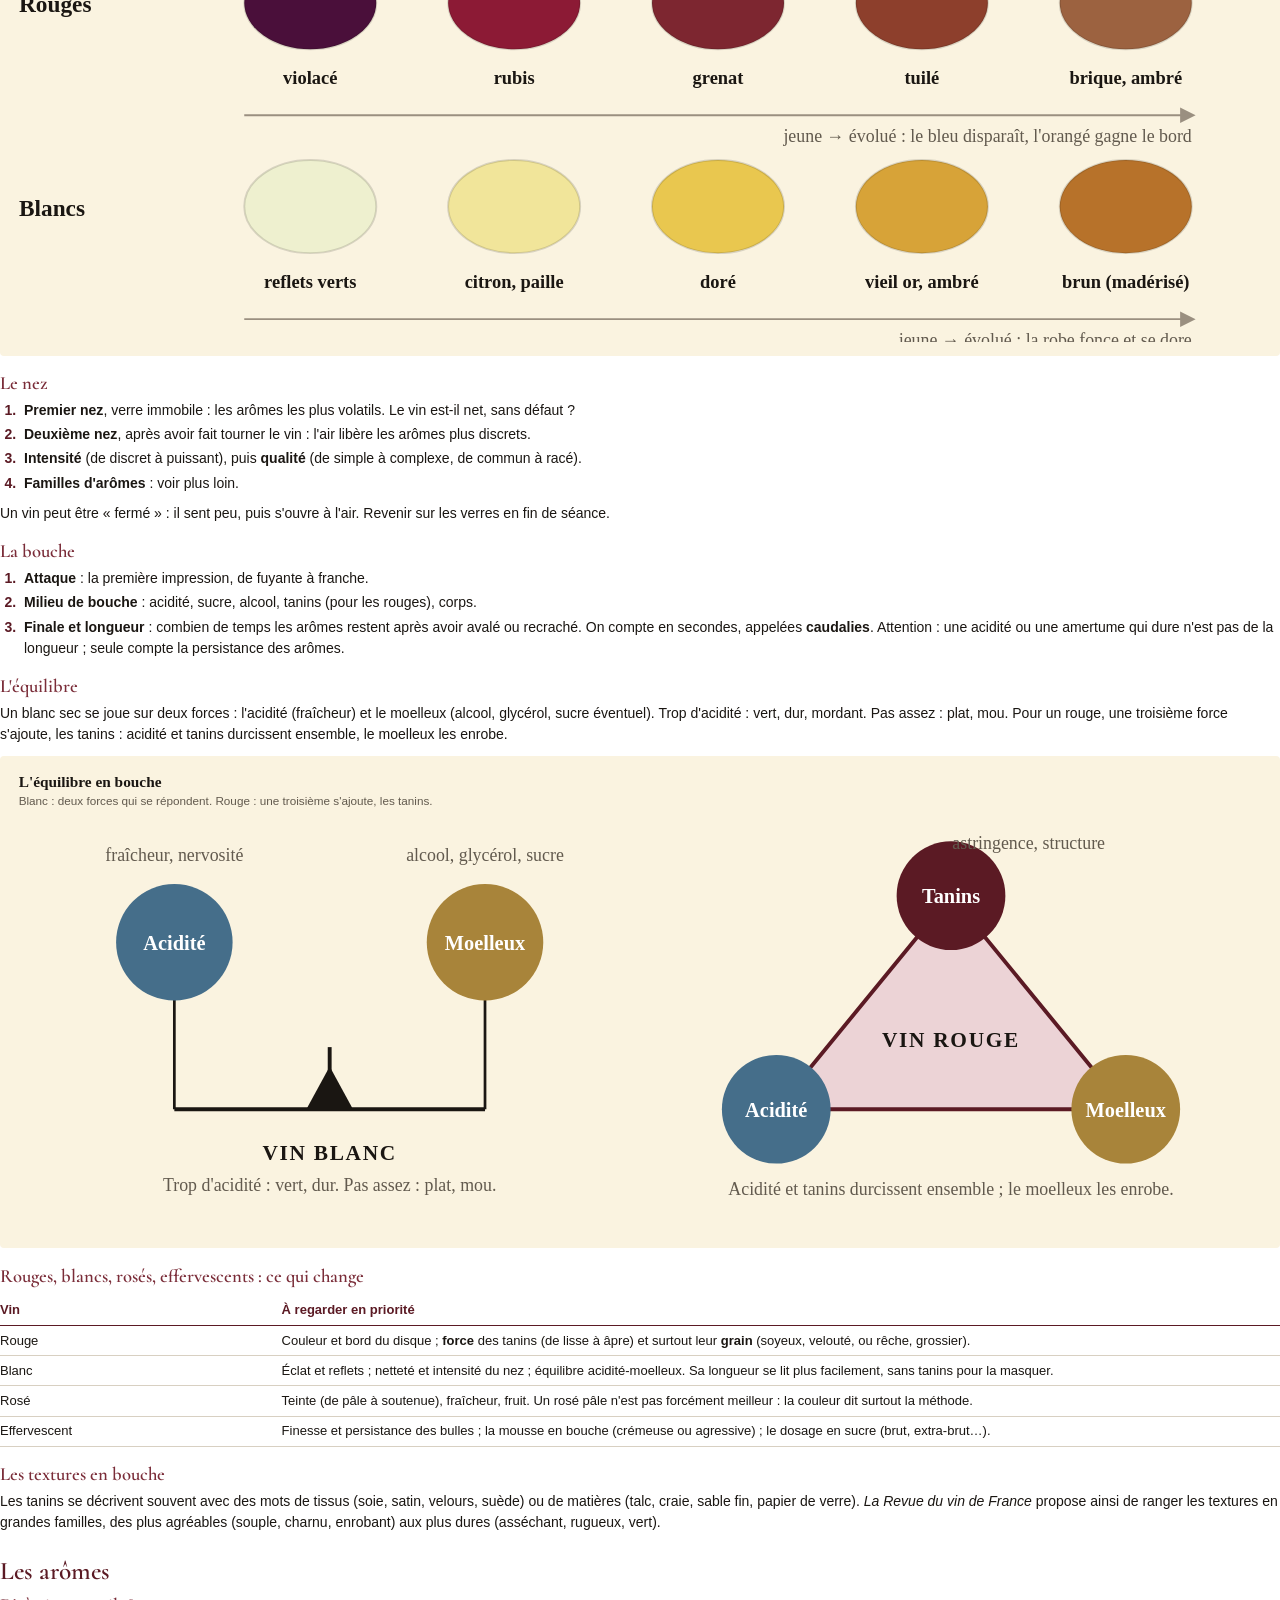
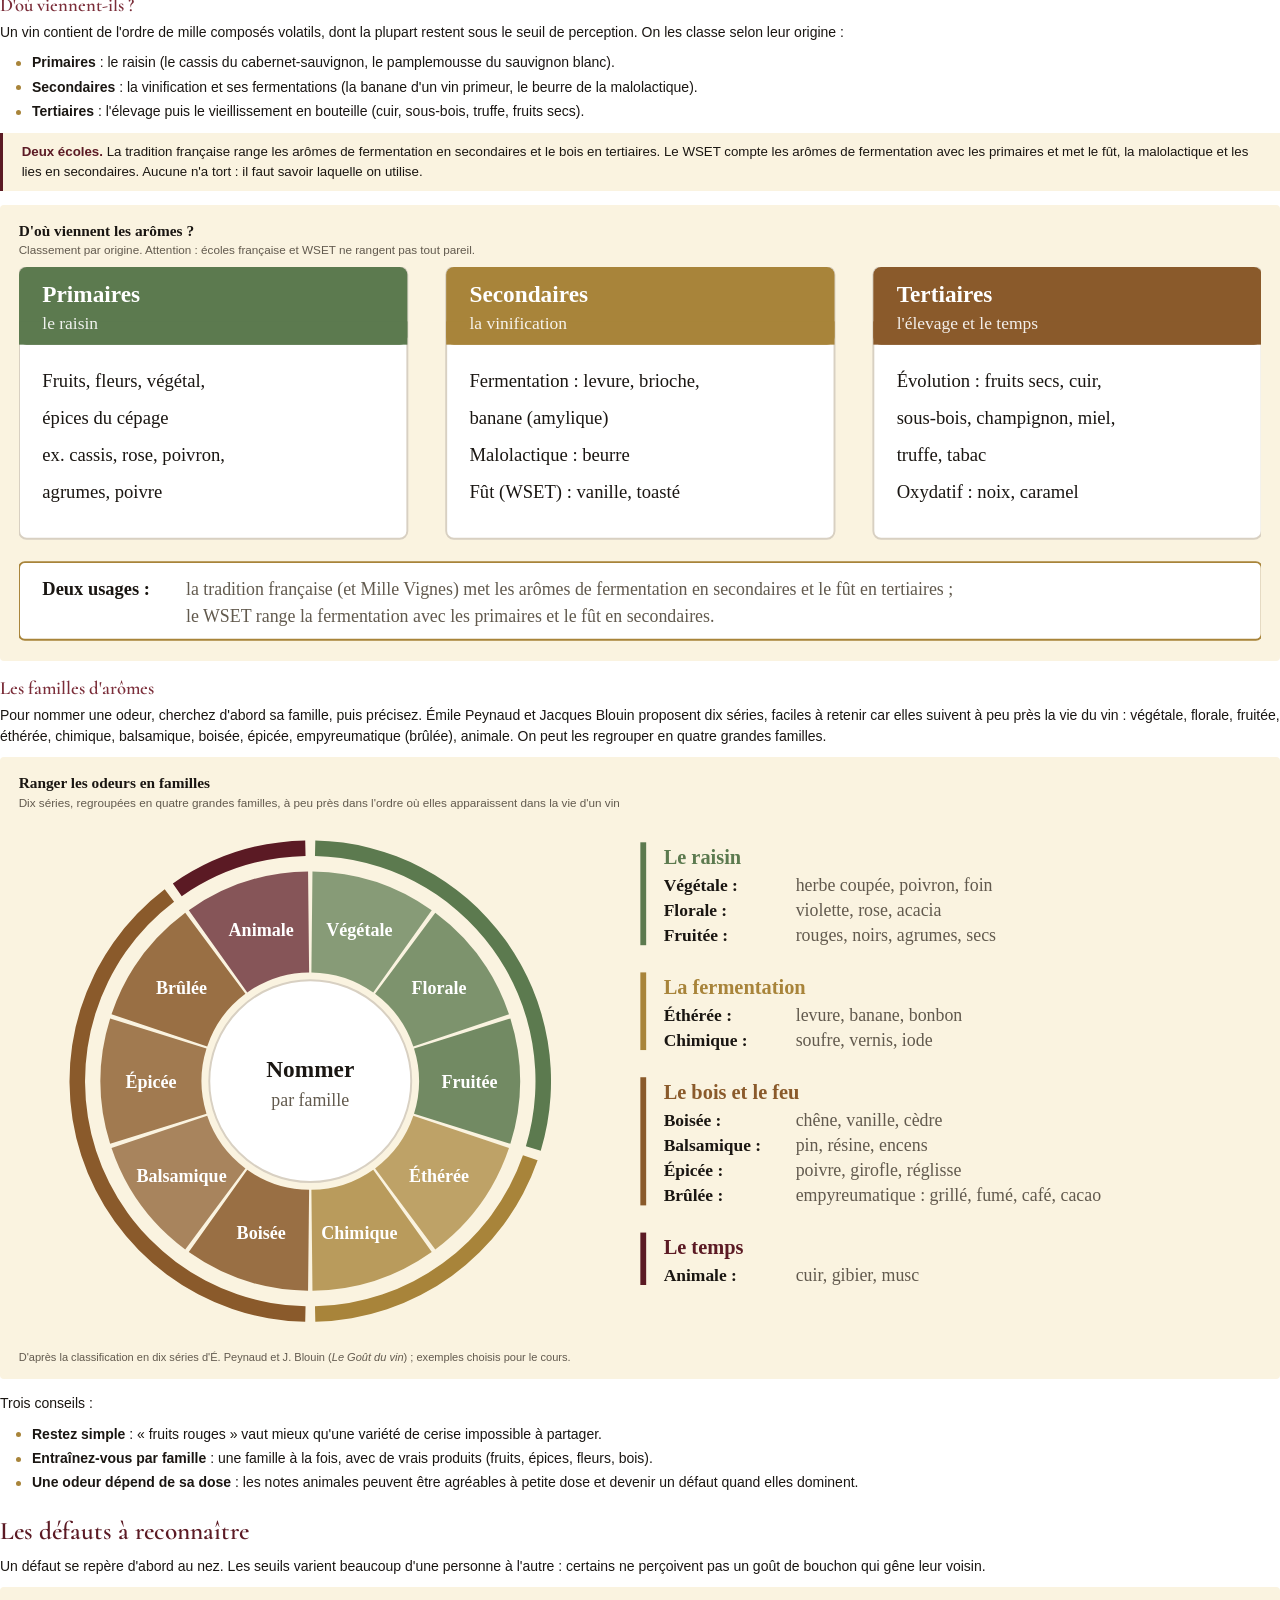
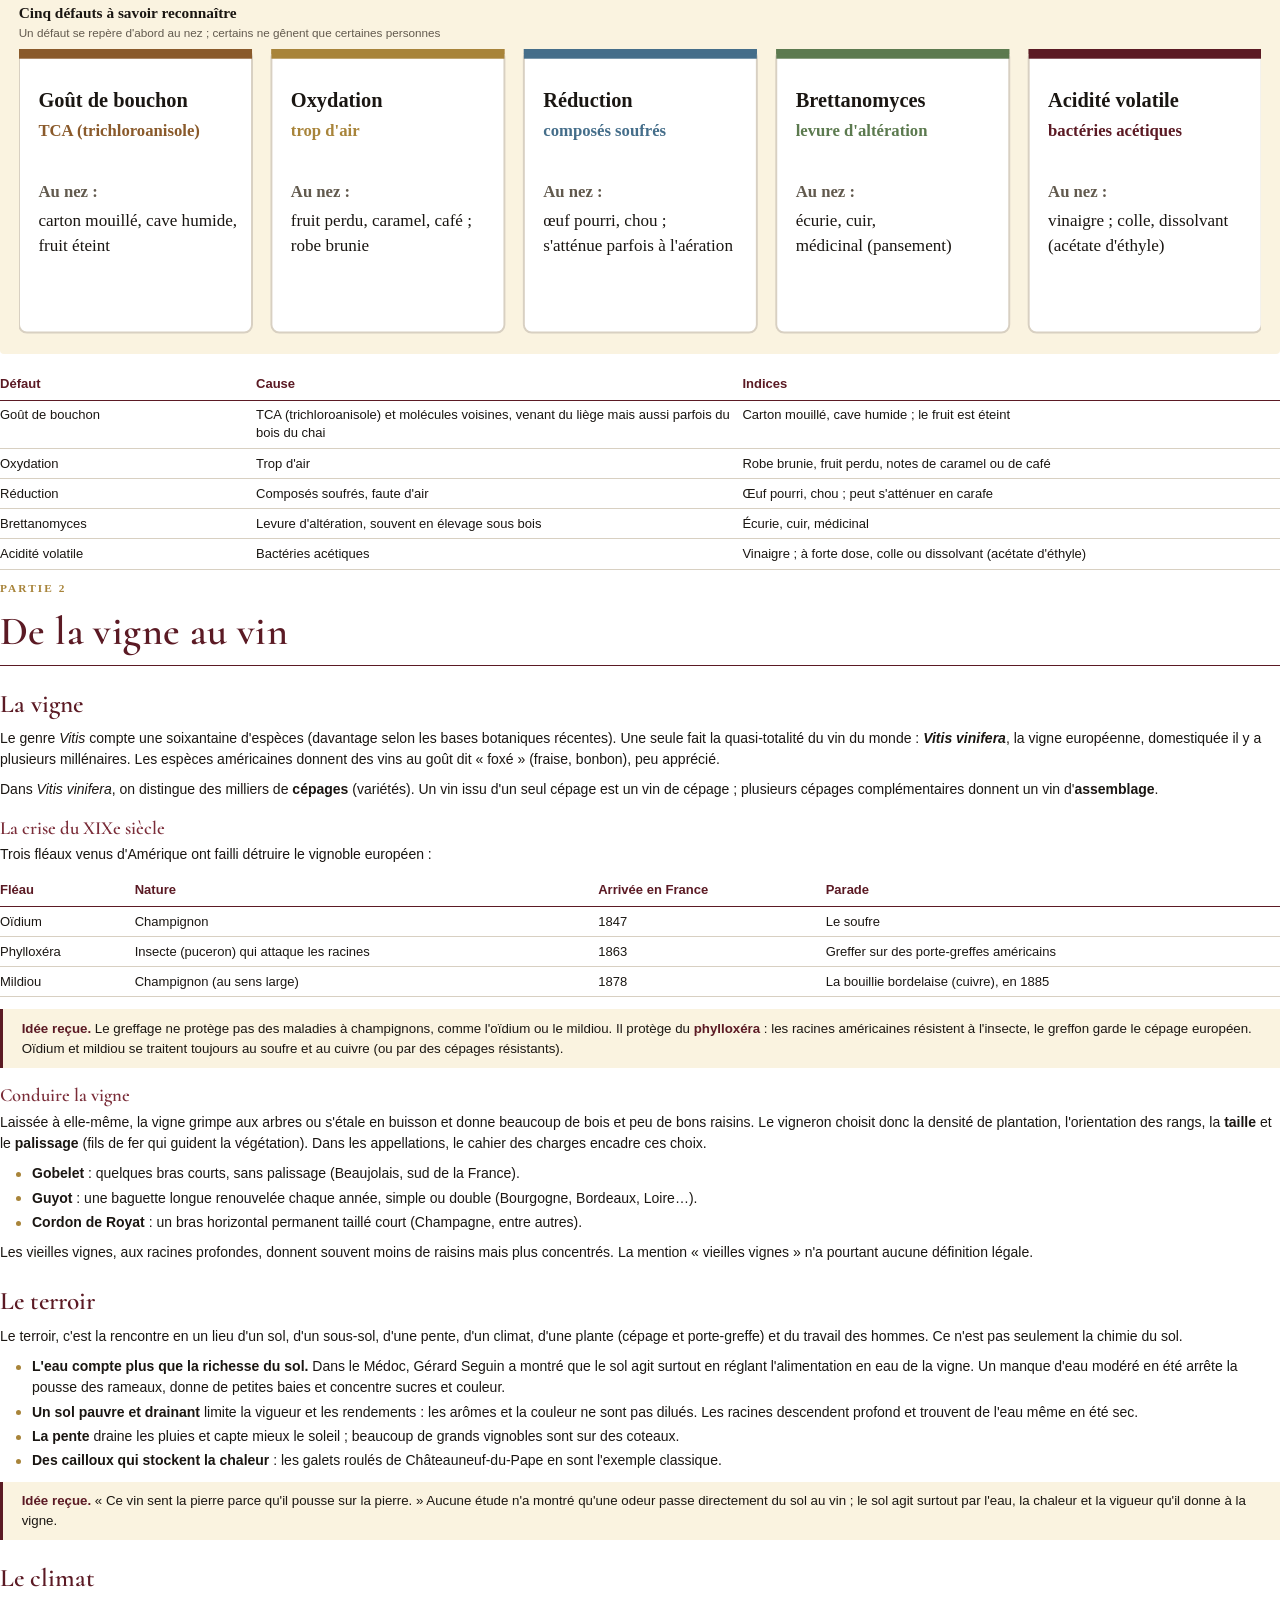
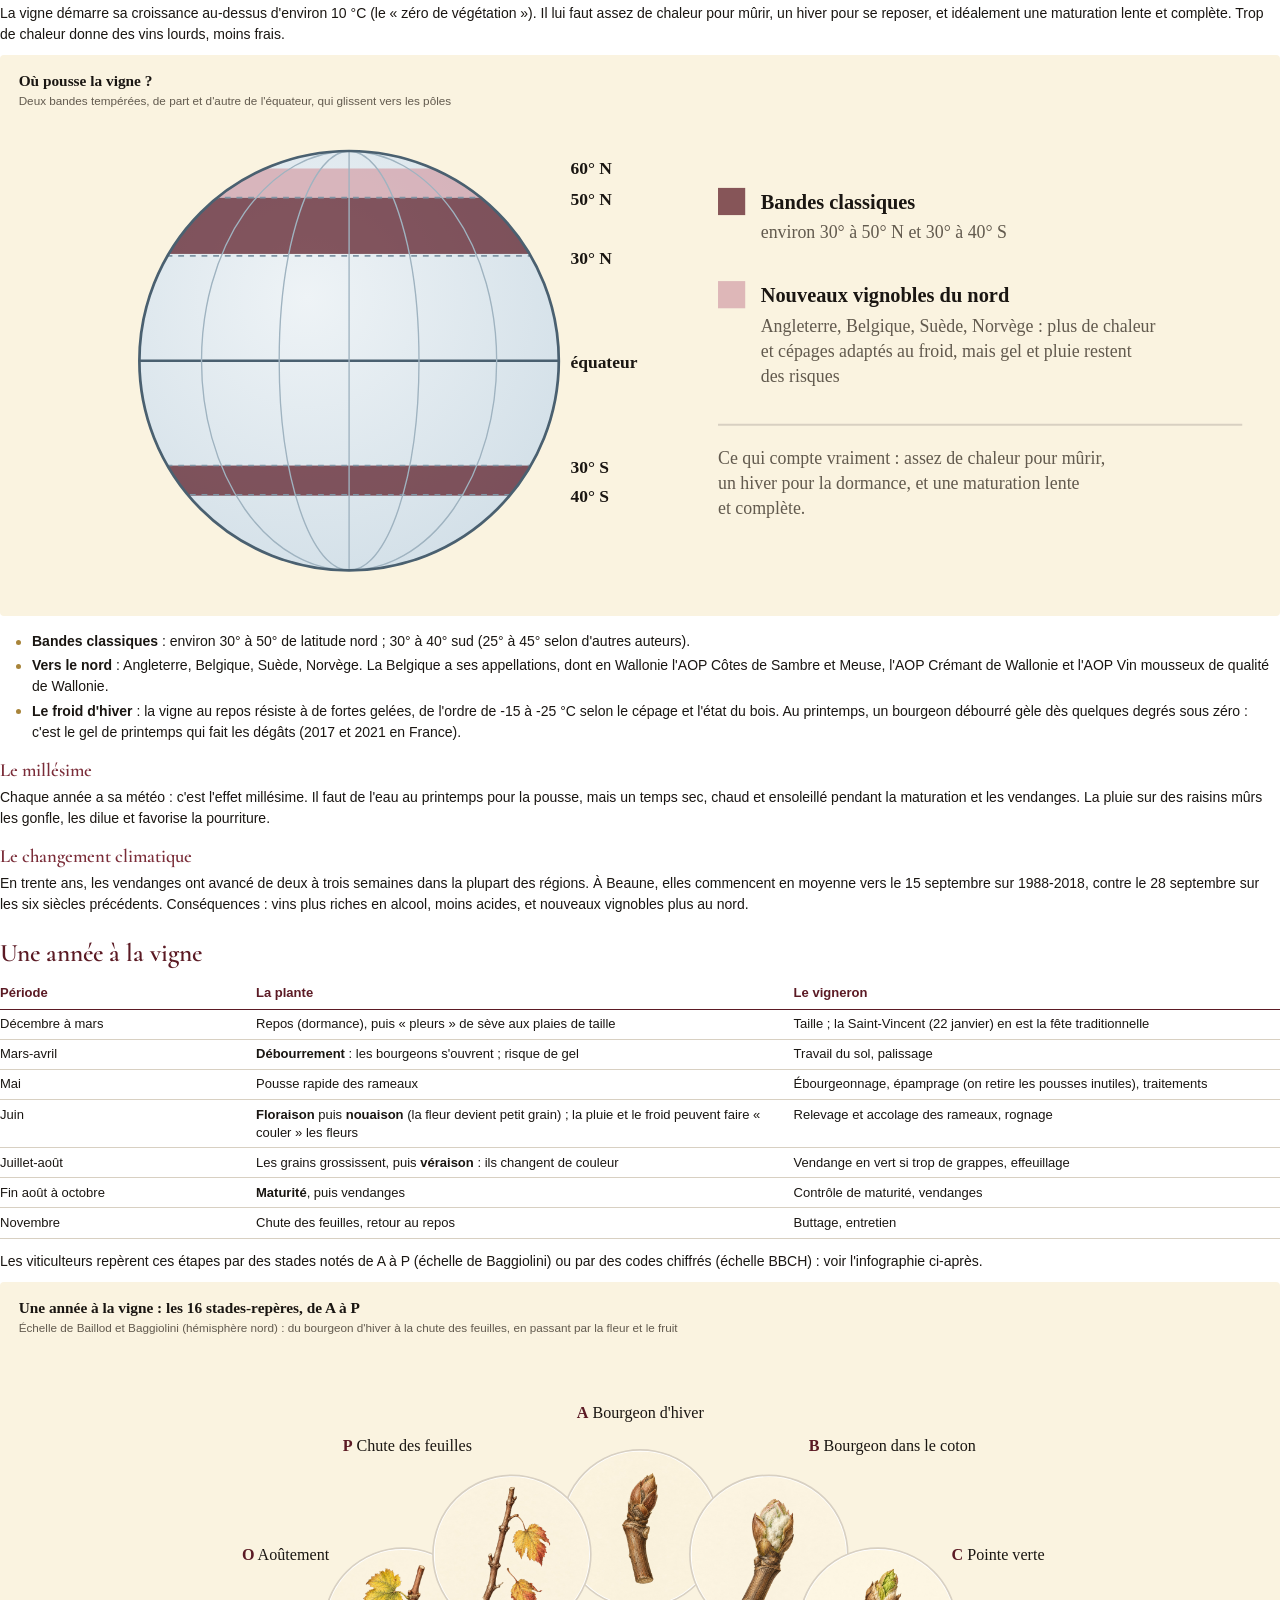
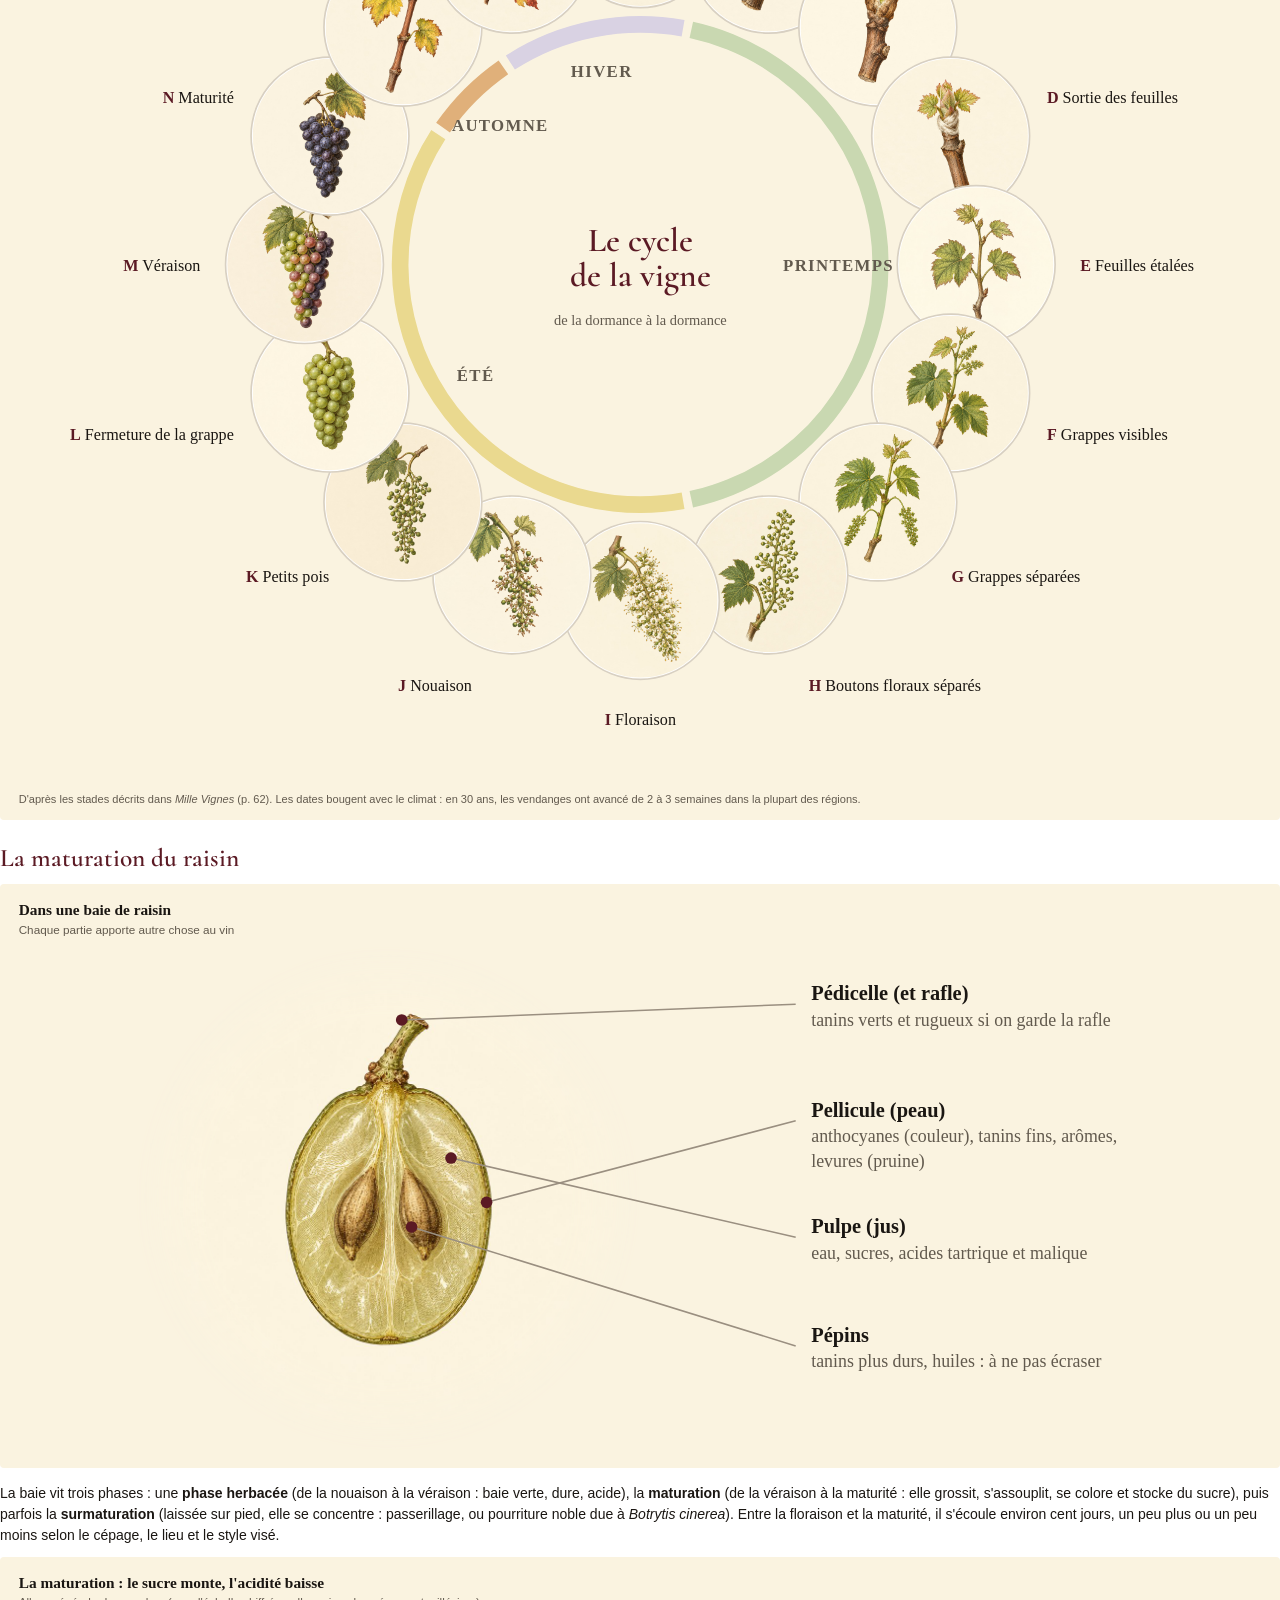
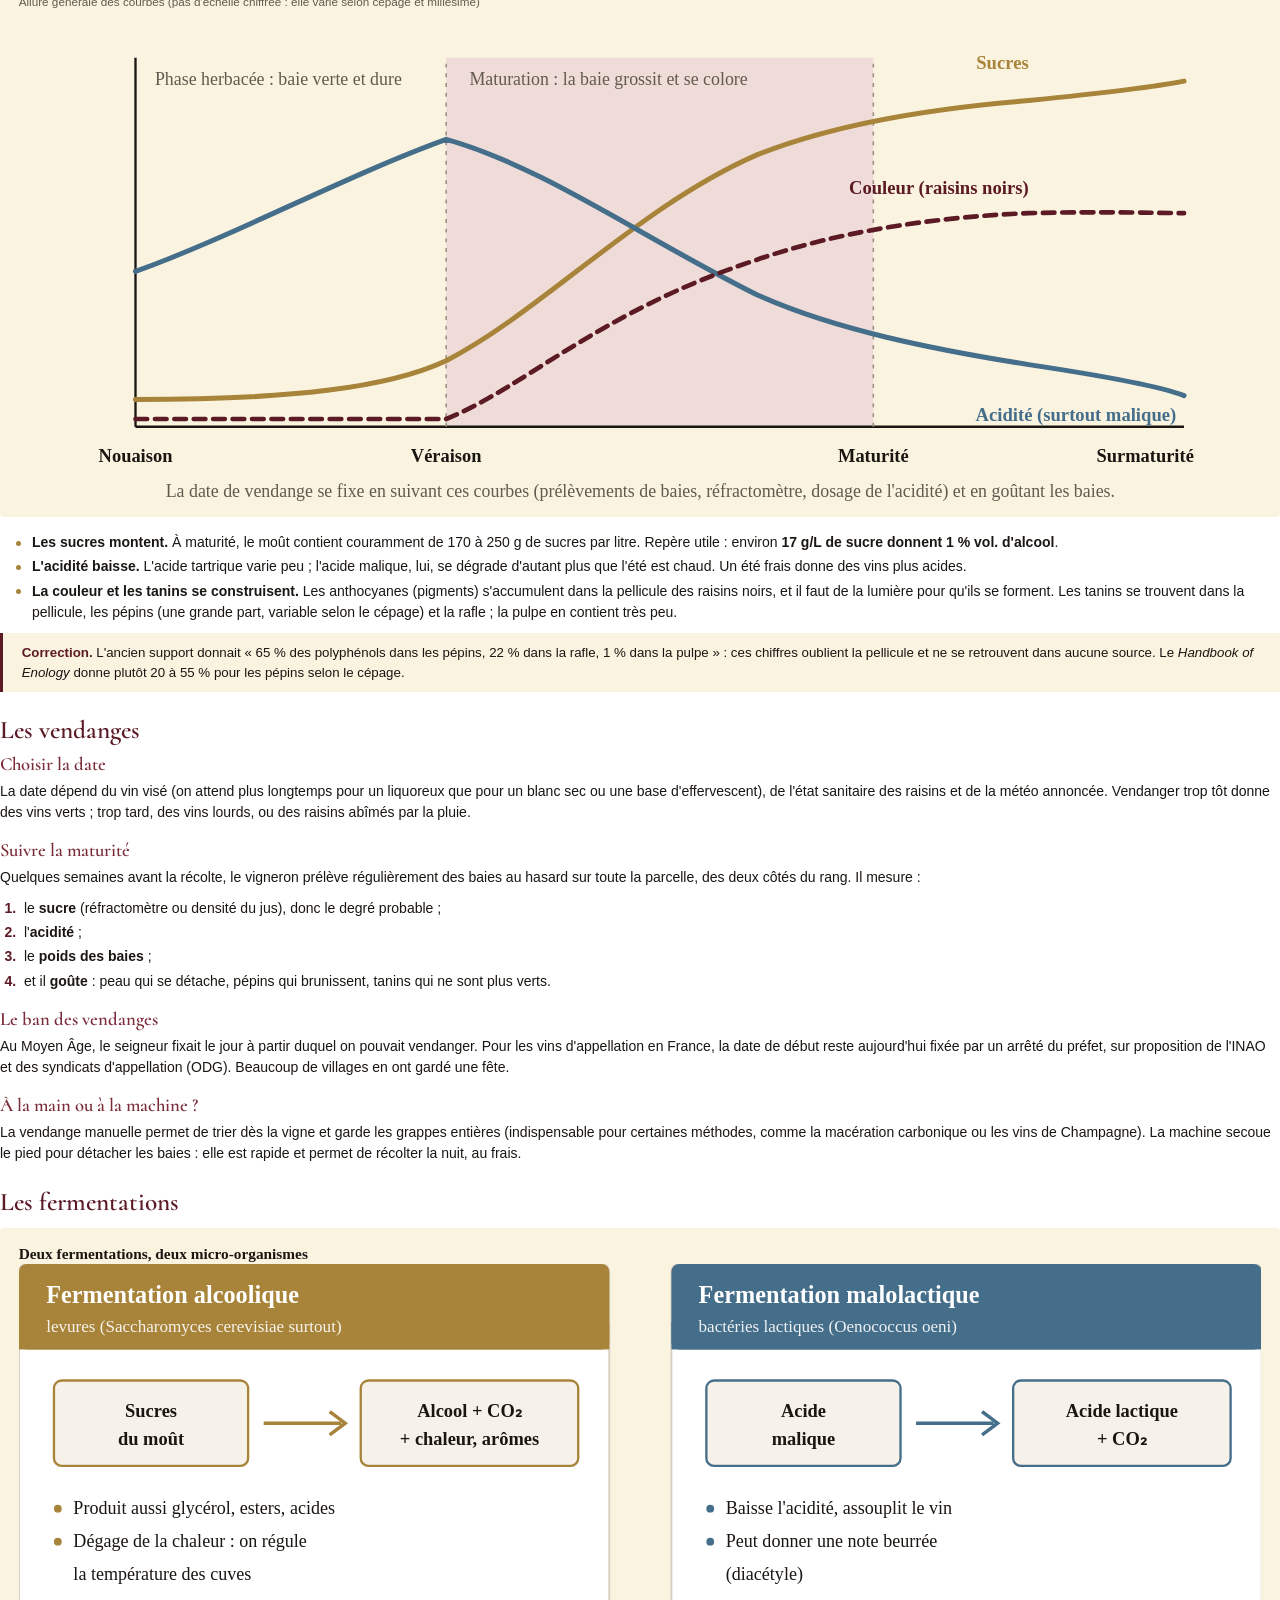
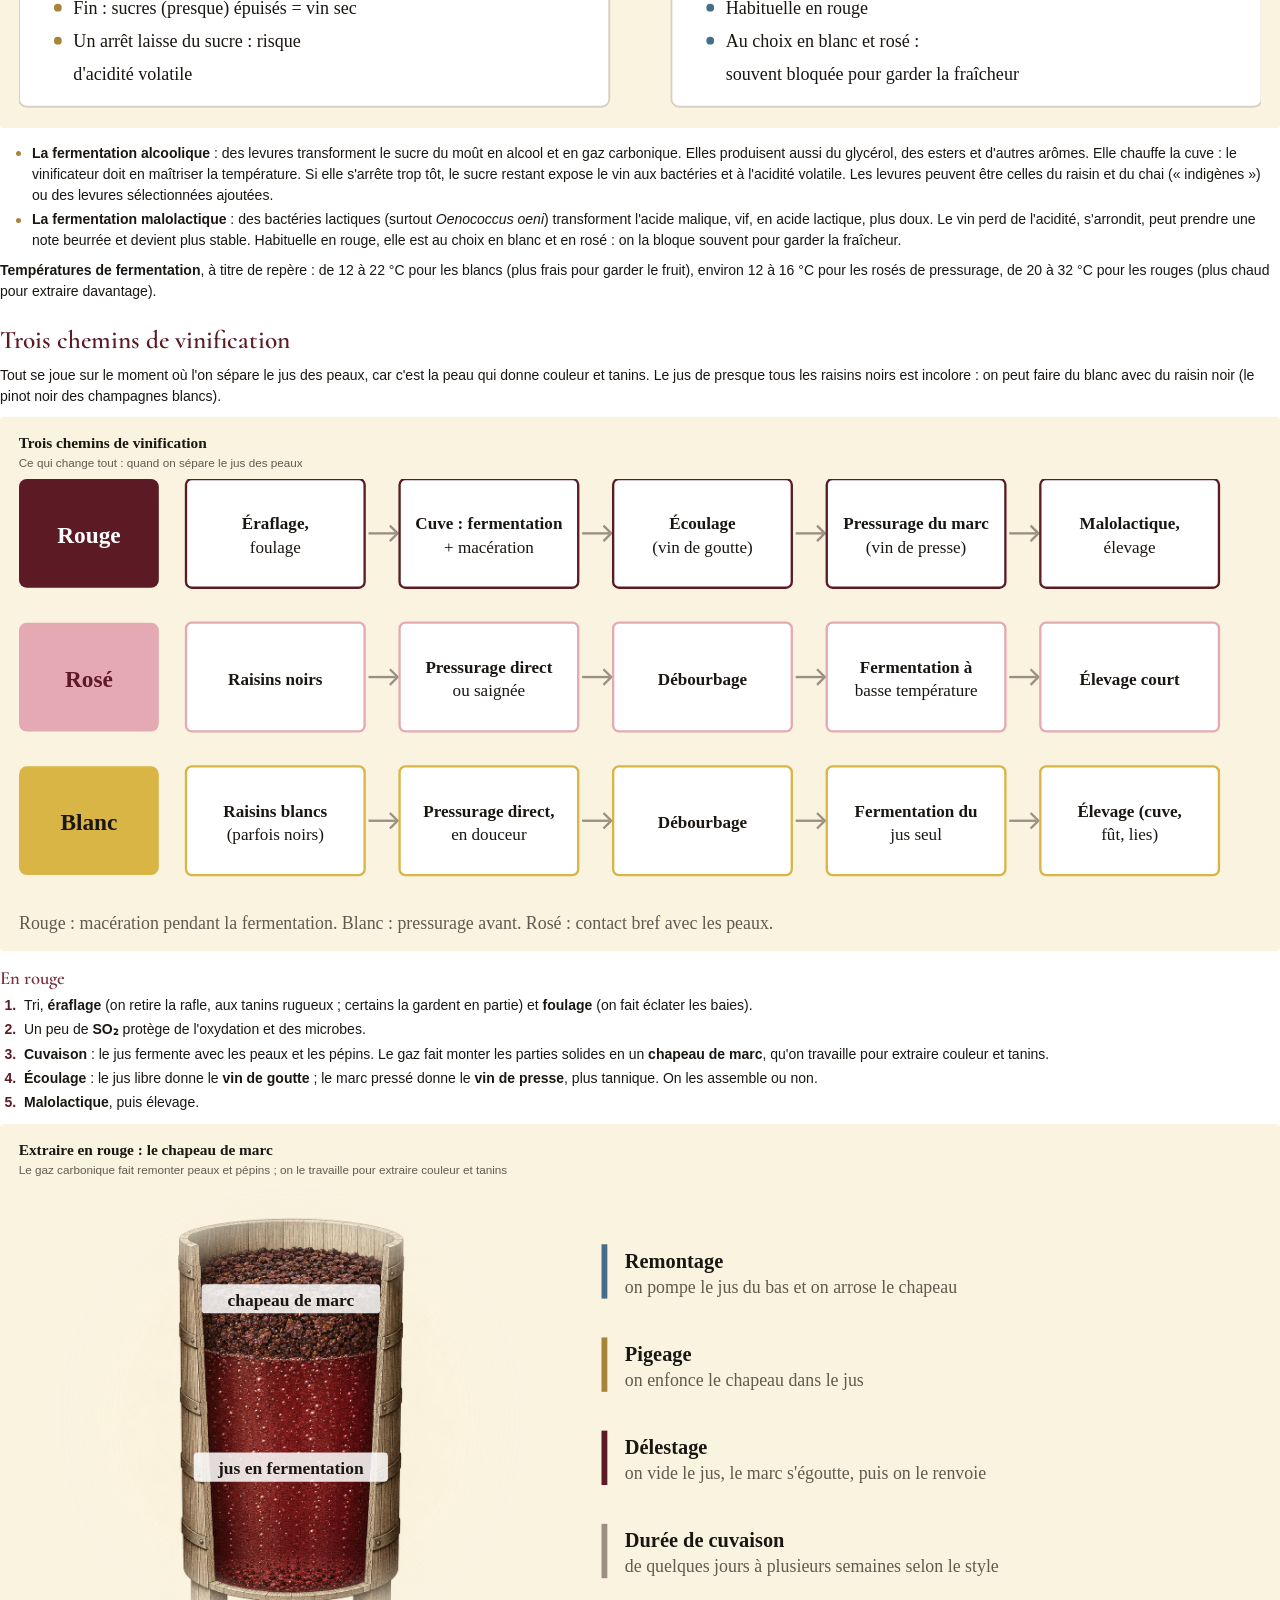
==== commit 90329b74: "Support : gravures générées pour les illustrations, fiche d'analyse de dégustation Les dessins au tr" ====
--- a/supports/initiation-oenologie/support.html
+++ b/supports/initiation-oenologie/support.html
@@ -10,7 +10,7 @@
   --wine:#5b1a24;--wine2:#7a2c38;--rose:#d4a3ab;--rose2:#ecd3d6;
   --gold:#a8843a;--gold2:#e2c680;--olive:#5c7a4f;--olive2:#b4c69c;
   --slate:#456e8a;--slate2:#b3c8d4;--ink:#1a1612;--muted:#625a4e;
-  --cream:#f7f2e9;--line:#d8d0c2;--brown:#8a5a2b;
+  --cream:#faf3e0;--line:#d8d0c2;--brown:#8a5a2b;
 }
 @page{size:A4;margin:18mm 20mm 20mm 20mm}
 *{box-sizing:border-box;margin:0;padding:0}
@@ -37,10 +37,18 @@
 .note strong{color:var(--wine)}
 table{width:100%;border-collapse:collapse;break-inside:avoid;margin:5pt 0 9pt;font-size:.93rem;line-height:1.38}
 th{text-align:left;font-weight:600;color:var(--wine);padding:5pt 8pt 5pt 0;border-bottom:1.5px solid var(--wine);vertical-align:bottom}
-td{padding:5pt 8pt 5pt 0;border-bottom:1px solid var(--line);vertical-align:top}
+td{padding:4.2pt 8pt 4.2pt 0;border-bottom:1px solid var(--line);vertical-align:top}
 tr{break-inside:avoid}
 td:first-child,th:first-child{padding-left:0}
 .fiche td{height:44pt}
+.fa h2{margin-top:0}.fa h3{margin:7pt 0 1pt;font-size:13pt}
+.fa-head{display:flex;align-items:baseline;gap:6pt;font-size:.93rem;margin:5pt 0}
+.fa-line{flex:1;display:inline-block;min-width:60pt;border-bottom:1px solid var(--line);height:.9em;vertical-align:baseline}
+.fa-line.s{flex:0 0 60pt;min-width:60pt}
+.fa-row{display:grid;grid-template-columns:78pt 1fr;gap:8pt;align-items:baseline;padding:2.4pt 0;border-bottom:1px solid var(--line);font-size:.88rem;line-height:1.42}
+.fa-row b{font-weight:600;color:var(--wine)}
+.fa-row span span.fa-line{display:inline-block;vertical-align:baseline}
+.fa-notes{margin-top:7pt;height:30pt;border:1px solid var(--line);border-radius:3px;break-inside:avoid}
 table.lex{break-inside:auto}
 table.lex thead{display:table-header-group}
 .fiche th:last-child,.fiche td:last-child{width:46%}
@@ -56,13 +64,14 @@
 .fig .tw{font-size:10px;font-weight:600;fill:#fff}
 .fig .tk{font-size:10px;font-weight:600;fill:var(--ink)}
 .fig .ld{stroke:#9a8f80;stroke-width:.8;fill:none}
+.fig image{mask:radial-gradient(ellipse 50% 50% at 50% 50%,#000 72%,transparent 100%);-webkit-mask:radial-gradient(ellipse 50% 50% at 50% 50%,#000 72%,transparent 100%)}
 .fig .dot{fill:var(--wine)}
 /* couverture */
 .cover{height:257mm;display:flex;flex-direction:column;break-after:page;position:relative}
 .cover .brand{font-size:9pt;letter-spacing:.22em;text-transform:uppercase;font-weight:600;color:var(--gold);margin-top:6mm}
 .cover .title{font-family:'Cormorant',serif;font-weight:600;font-size:54pt;line-height:1;color:var(--wine);margin:14mm 0 8mm}
 .cover .tag{font-size:11.5pt;color:var(--muted);padding-bottom:5mm;border-bottom:1px solid var(--gold)}
-.cover .art{flex:1;display:flex;align-items:center;justify-content:center;margin:6mm 0}
+.cover .art{flex:1;display:flex;align-items:center;justify-content:center;margin:4mm 0;background:var(--cream);border-radius:4px}
 .cover .art svg{width:138mm;height:auto}
 .cover .foot{border-top:1px solid var(--line);padding-top:5mm;display:flex;justify-content:space-between;align-items:flex-end}
 .cover .foot b{display:block;font-size:12.5pt;font-weight:600;color:var(--ink)}
@@ -78,49 +87,7 @@
   <div class="brand">Une Autre Clé du Paradis</div>
   <div class="title">Initiation<br>à l'œnologie</div>
   <div class="tag">Déguster avec méthode · Comprendre la vigne et le chai · Décrypter une étiquette</div>
-  <div class="art">
-    <svg viewBox="0 0 560 340" xmlns="http://www.w3.org/2000/svg">
-      <defs>
-        <clipPath id="bowlclip"><path d="M326 36 C330 86 352 126 350 168 C348 218 318 252 268 254 C218 252 188 218 186 168 C184 126 206 86 210 36 Z"/></clipPath>
-        <linearGradient id="wineg" x1="0" y1="0" x2="0" y2="1"><stop offset="0" stop-color="#8a3445"/><stop offset="1" stop-color="#4e1420"/></linearGradient>
-        <radialGradient id="grape" cx=".35" cy=".3" r=".8"><stop offset="0" stop-color="#8c3a50"/><stop offset="1" stop-color="#4a1225"/></radialGradient>
-      </defs>
-      <circle cx="300" cy="180" r="150" fill="#f3ece0"/>
-      <!-- sarment et vrille -->
-      <path d="M40 268 C90 236 130 196 176 160 C196 144 214 134 236 128" fill="none" stroke="#6b4a2a" stroke-width="3" stroke-linecap="round"/>
-      <path d="M236 128 c12 -4 22 2 20 12 c-2 10 -16 10 -16 2 c0 -6 8 -8 10 -2" fill="none" stroke="#6b4a2a" stroke-width="2" stroke-linecap="round"/>
-      <!-- feuille -->
-      <g transform="translate(150 108) rotate(-22) scale(.78)">
-        <path d="M0 -100 C18 -86 30 -66 26 -46 C46 -72 74 -80 94 -68 C92 -50 76 -34 50 -26 C72 -18 86 0 84 22 C64 28 46 22 32 10 C36 34 28 56 12 68 C6 62 2 58 0 58 C-2 58 -6 62 -12 68 C-28 56 -36 34 -32 10 C-46 22 -64 28 -84 22 C-86 0 -72 -18 -50 -26 C-76 -34 -92 -50 -94 -68 C-74 -80 -46 -72 -26 -46 C-30 -66 -18 -86 0 -100 Z" fill="#6d8a55" stroke="#4d6a3c" stroke-width="2.4" stroke-linejoin="round"/>
-        <g fill="none" stroke="#4d6a3c" stroke-width="1.6" stroke-linecap="round" opacity=".85">
-          <path d="M0 58 L0 -90"/><path d="M0 40 L84 -62"/><path d="M0 40 L-84 -62"/><path d="M0 50 L76 16"/><path d="M0 50 L-76 16"/>
-          <path d="M0 -40 L24 -56 M0 -40 L-24 -56 M0 4 L26 -8 M0 4 L-26 -8"/>
-        </g>
-      </g>
-      <!-- grappe -->
-      <path d="M176 160 L182 176" stroke="#6b4a2a" stroke-width="3" stroke-linecap="round"/>
-      <g fill="url(#grape)" stroke="#3f0f1e" stroke-width="1">
-        <circle cx="158" cy="190" r="13"/><circle cx="184" cy="186" r="13"/><circle cx="210" cy="192" r="13"/>
-        <circle cx="146" cy="212" r="13"/><circle cx="172" cy="210" r="13"/><circle cx="198" cy="214" r="13"/><circle cx="222" cy="216" r="12"/>
-        <circle cx="158" cy="234" r="13"/><circle cx="184" cy="234" r="13"/><circle cx="210" cy="238" r="12"/>
-        <circle cx="170" cy="256" r="12"/><circle cx="196" cy="258" r="12"/>
-        <circle cx="183" cy="278" r="11"/>
-      </g>
-      <g fill="#fff" opacity=".32"><circle cx="154" cy="185" r="3.2"/><circle cx="180" cy="181" r="3.2"/><circle cx="168" cy="205" r="3.2"/><circle cx="194" cy="209" r="3.2"/><circle cx="154" cy="229" r="3.2"/><circle cx="206" cy="233" r="3.2"/><circle cx="166" cy="251" r="3"/><circle cx="179" cy="273" r="2.8"/></g>
-      <!-- verre -->
-      <g transform="translate(60 0)">
-        <g clip-path="url(#bowlclip)">
-          <rect x="170" y="150" width="200" height="120" fill="url(#wineg)"/>
-          <ellipse cx="268" cy="150" rx="83" ry="8" fill="#a64c60"/>
-        </g>
-        <path d="M210 36 C206 86 184 126 186 168 C188 218 218 252 268 254 C318 252 348 218 350 168 C352 126 330 86 326 36" fill="none" stroke="#2a2420" stroke-width="2.6" stroke-linecap="round"/>
-        <path d="M210 36 L326 36" stroke="#2a2420" stroke-width="1.2" opacity=".5"/>
-        <path d="M268 254 L268 306" stroke="#2a2420" stroke-width="2.6"/>
-        <path d="M212 312 C212 305 324 305 324 312 C324 319 212 319 212 312 Z" fill="#e9e2d4" stroke="#2a2420" stroke-width="2.4"/>
-        <path d="M216 60 C206 100 204 140 212 176" fill="none" stroke="#fff" stroke-width="3.5" stroke-linecap="round" opacity=".6"/>
-      </g>
-    </svg>
-  </div>
+  <div class="art"><img src="img/couverture.jpg" alt="" style="width:156mm;height:auto;mask:radial-gradient(ellipse 50% 50% at 50% 50%,#000 70%,transparent 100%);-webkit-mask:radial-gradient(ellipse 50% 50% at 50% 50%,#000 70%,transparent 100%)"></div>
   <div class="foot">
     <div><b>Support participant</b><span>Cours, atelier étiquette, fiche de dégustation et lexique</span></div>
     <div class="date">Novembre 2026</div>
@@ -157,22 +124,9 @@
 <h4>Le bon verre : il concentre les arômes</h4>
 <p class="sub">Forme tulipe, cristallin fin, incolore, tenu par la tige ou le pied</p>
 <svg viewBox="0 0 640 262" xmlns="http://www.w3.org/2000/svg">
-  <defs><clipPath id="g2"><path d="M166 18 C160 70 158 120 176 158 C190 186 224 196 250 196 C276 196 310 186 324 158 C342 120 340 70 334 18 Z"/></clipPath></defs>
-  <!-- arômes -->
-  <g stroke="var(--gold)" stroke-width="1.4" fill="none" stroke-dasharray="3 4" stroke-linecap="round">
-    <path d="M232 126 L232 40"/><path d="M250 126 L250 34"/><path d="M268 126 L268 40"/>
-  </g>
-  <g fill="var(--gold)"><path d="M232 30 l-5 10 h10z"/><path d="M250 24 l-5 10 h10z"/><path d="M268 30 l-5 10 h10z"/></g>
-  <!-- vin -->
-  <g clip-path="url(#g2)"><rect x="150" y="128" width="200" height="80" fill="#7a2c38"/><ellipse cx="250" cy="128" rx="72" ry="7" fill="#a04a5a"/></g>
-  <!-- verre -->
-  <path d="M166 18 C160 70 158 120 176 158 C190 186 224 196 250 196 C276 196 310 186 324 158 C342 120 340 70 334 18" fill="none" stroke="var(--ink)" stroke-width="2.2" stroke-linecap="round"/>
-  <path d="M166 18 L334 18" stroke="var(--ink)" stroke-width="1" opacity=".5"/>
-  <path d="M250 196 L250 232" stroke="var(--ink)" stroke-width="2.2"/>
-  <path d="M206 236 C206 231 294 231 294 236 C294 241 206 241 206 236 Z" fill="#fff" stroke="var(--ink)" stroke-width="2"/>
-  <!-- repères -->
-  <g class="ld"><path d="M334 24 L390 24"/><path d="M330 90 L390 90"/><path d="M322 128 L390 128"/><path d="M252 214 L390 214"/><path d="M294 236 L360 236 L360 250 L390 250"/></g>
-  <g class="dot"><circle cx="334" cy="24" r="3"/><circle cx="330" cy="90" r="3"/><circle cx="322" cy="128" r="3"/><circle cx="252" cy="214" r="3"/><circle cx="294" cy="236" r="3"/></g>
+  <image href="img/verre.jpg" x="90" y="0" width="250" height="250"/>
+  <g class="ld"><path d="M236.5 28.8 L390 24"/><path d="M246.2 80.6 L390 90"/><path d="M246.2 95.7 L390 128"/><path d="M215.5 158.7 L390 214"/><path d="M241.4 206.3 L360 236 L360 250 L390 250"/></g>
+  <g class="dot"><circle cx="236.5" cy="28.8" r="3"/><circle cx="246.2" cy="80.6" r="3"/><circle cx="246.2" cy="95.7" r="3"/><circle cx="215.5" cy="158.7" r="3"/><circle cx="241.4" cy="206.3" r="3"/></g>
   <g>
     <text x="398" y="22" class="tn">Bord fin et resserré</text><text x="398" y="35" class="tx">les arômes se concentrent vers le nez</text>
     <text x="398" y="88" class="tn">Calice en tulipe, incolore</text><text x="398" y="101" class="tx">on juge la robe, on fait tourner sans renverser</text>
@@ -205,39 +159,23 @@
 <div class="fig">
 <h4>On sent le vin deux fois</h4>
 <p class="sub">Par le nez (voie directe) puis par la bouche (voie rétronasale)</p>
-<svg viewBox="0 0 640 230" xmlns="http://www.w3.org/2000/svg">
-  <!-- profil -->
-  <path d="M250 212 C236 170 212 150 206 112 C200 70 232 22 288 20 C344 18 384 54 382 108 C381 140 364 150 356 170 C352 184 356 200 360 212" fill="#fbf8f2" stroke="var(--ink)" stroke-width="2" stroke-linejoin="round"/>
-  <!-- nez, lèvres -->
-  <path d="M214 118 C206 124 200 136 206 142 C212 146 220 142 224 146" fill="none" stroke="var(--ink)" stroke-width="2" stroke-linecap="round"/>
-  <path d="M226 158 C236 160 246 158 252 156" fill="none" stroke="var(--ink)" stroke-width="2" stroke-linecap="round"/>
-  <!-- cavité nasale / bulbe -->
-  <ellipse cx="282" cy="92" rx="30" ry="12" fill="var(--gold2)" stroke="var(--gold)" stroke-width="1.5"/>
-  <text x="282" y="95.5" text-anchor="middle" class="tk" style="font-size:8.5px">zone olfactive</text>
-  <!-- bouche / arrière-gorge -->
-  <path d="M232 160 C262 166 296 162 316 150" fill="none" stroke="var(--rose)" stroke-width="7" stroke-linecap="round"/>
-  <!-- verre -->
-  <g transform="translate(120 100) scale(.62)">
-    <path d="M0 0 C-4 40 -2 70 10 86 C18 98 36 102 50 102 C64 102 82 98 90 86 C102 70 104 40 100 0" fill="none" stroke="var(--ink)" stroke-width="3"/>
-    <path d="M6 56 C14 56 86 56 94 56 C96 70 90 102 50 102 C10 102 4 70 6 56 Z" fill="#7a2c38"/>
-    <path d="M50 102 L50 132 M24 136 C24 130 76 130 76 136 C76 142 24 142 24 136" fill="#fff" stroke="var(--ink)" stroke-width="3"/>
-  </g>
-  <!-- voie directe -->
-  <path d="M178 96 C196 80 230 72 256 86" fill="none" stroke="var(--slate)" stroke-width="2.2" stroke-linecap="round" marker-end="url(#ah1)"/>
-  <!-- voie rétronasale -->
-  <path d="M312 150 C330 134 320 112 300 102" fill="none" stroke="var(--wine)" stroke-width="2.2" stroke-dasharray="5 4" stroke-linecap="round" marker-end="url(#ah2)"/>
+<svg viewBox="0 0 640 250" xmlns="http://www.w3.org/2000/svg">
   <defs>
     <marker id="ah1" markerWidth="8" markerHeight="8" refX="6" refY="4" orient="auto"><path d="M0 0 L8 4 L0 8 Z" fill="var(--slate)"/></marker>
     <marker id="ah2" markerWidth="8" markerHeight="8" refX="6" refY="4" orient="auto"><path d="M0 0 L8 4 L0 8 Z" fill="var(--wine)"/></marker>
   </defs>
-  <!-- légendes -->
+  <image href="img/tete.jpg" x="130" y="0" width="250" height="250"/>
+  <ellipse cx="235.0" cy="67.1" rx="22" ry="9" fill="var(--gold2)" fill-opacity=".75" stroke="var(--gold)" stroke-width="1.2"/>
+  <text x="235.0" y="70.1" text-anchor="middle" class="tk" style="font-size:7.5px">zone olfactive</text>
+  <path d="M120 150 C136 134 150 118 173.9 111.4 C193.9 87.4 205.0 93.1 227.0 79.1" fill="none" stroke="var(--slate)" stroke-width="2.2" stroke-linecap="round" marker-end="url(#ah1)"/>
+  <path d="M221.8 142.7 C261.8 140.7 278.9 134.7 274.9 94.7 C268.9 66.7 265.0 97.1 247.0 81.1" fill="none" stroke="var(--wine)" stroke-width="2.2" stroke-dasharray="5 4" stroke-linecap="round" marker-end="url(#ah2)"/>
   <g transform="translate(420 40)">
     <line x1="0" y1="8" x2="26" y2="8" stroke="var(--slate)" stroke-width="2.5"/>
     <text x="34" y="12" class="tn">Voie directe (orthonasale)</text>
     <text x="0" y="32" class="tx">On hume le verre : c'est l'« odeur »,</text>
     <text x="0" y="45" class="tx">le premier et le deuxième nez.</text>
   </g>
-  <g transform="translate(420 130)">
+  <g transform="translate(420 140)">
     <line x1="0" y1="8" x2="26" y2="8" stroke="var(--wine)" stroke-width="2.5" stroke-dasharray="5 4"/>
     <text x="34" y="12" class="tn">Voie rétronasale</text>
     <text x="0" y="32" class="tx">Le vin réchauffé en bouche libère</text>
@@ -254,11 +192,11 @@
 <div class="fig">
 <h4>La langue n'a pas de carte : cinq saveurs, partout</h4>
 <p class="sub">La « carte de la langue » des anciens manuels est une idée fausse</p>
-<svg viewBox="0 0 640 230" xmlns="http://www.w3.org/2000/svg">
-  <path id="tongue" d="M100 30 C130 18 170 16 200 30 C236 48 240 110 226 150 C214 186 190 206 165 212 C140 206 116 186 104 150 C90 110 94 48 100 30 Z" fill="#e7a9b0" stroke="#b8707a" stroke-width="2"/>
-  <path d="M165 60 C166 100 166 150 165 200" fill="none" stroke="#c98a93" stroke-width="1.5"/>
+<svg viewBox="0 0 640 240" xmlns="http://www.w3.org/2000/svg">
+  <image href="img/langue.jpg" x="40" y="0" width="230" height="230"/>
+  <polygon id="tongue" points="130,60 184,52 204,100 192,190 155,215 118,190 106,100" fill="none" stroke="none"/>
   <g id="dots"></g>
-  <text x="165" y="226" text-anchor="middle" class="tk" style="font-size:9.5px">Chaque zone perçoit les cinq saveurs</text>
+  <text x="155" y="238" text-anchor="middle" class="tk" style="font-size:9.5px">Chaque zone perçoit les cinq saveurs</text>
   <g transform="translate(300 28)">
     <g><circle cx="7" cy="0" r="6" fill="#c9a23c"/><text x="22" y="4" class="tn">Sucré</text><text x="22" y="17" class="tx">sucres résiduels ; l'alcool et le glycérol arrondissent</text></g>
     <g transform="translate(0 40)"><circle cx="7" cy="0" r="6" fill="var(--slate)"/><text x="22" y="4" class="tn">Acide</text><text x="22" y="17" class="tx">fraîcheur, salivation (acides tartrique, malique, lactique)</text></g>
@@ -272,19 +210,16 @@
 (function(){
   var cols=['#c9a23c','#456e8a','#5c7a4f','#5b1a24','#8a5a2b'], g=document.getElementById('dots');
   var seed=7; function rnd(){seed=(seed*9301+49297)%233280;return seed/233280;}
-  var tongue=document.getElementById('tongue');
-  var n=0, tries=0;
-  while(n<70 && tries<3000){
+  var tongue=document.getElementById('tongue'), n=0, tries=0, placed=[];
+  while(n<60 && tries<4000){
     tries++;
-    var x=94+rnd()*148, y=22+rnd()*186;
+    var x=100+rnd()*110, y=50+rnd()*170;
     var p=tongue.ownerSVGElement.createSVGPoint(); p.x=x; p.y=y;
     if(!tongue.isPointInFill(p)) continue;
-    // marge intérieure
-    var ok=true; [[x-7,y],[x+7,y],[x,y-7],[x,y+7]].forEach(function(q){var pp=tongue.ownerSVGElement.createSVGPoint();pp.x=q[0];pp.y=q[1];if(!tongue.isPointInFill(pp))ok=false;});
-    if(!ok) continue;
+    if(placed.some(function(q){return (q[0]-x)*(q[0]-x)+(q[1]-y)*(q[1]-y)<64;})) continue;
     var c=document.createElementNS('http://www.w3.org/2000/svg','circle');
-    c.setAttribute('cx',x.toFixed(1)); c.setAttribute('cy',y.toFixed(1)); c.setAttribute('r','3.2'); c.setAttribute('fill',cols[n%5]); c.setAttribute('opacity','.9');
-    g.appendChild(c); n++;
+    c.setAttribute('cx',x.toFixed(1)); c.setAttribute('cy',y.toFixed(1)); c.setAttribute('r','3'); c.setAttribute('fill',cols[n%5]); c.setAttribute('stroke','#fff'); c.setAttribute('stroke-width','.8');
+    g.appendChild(c); placed.push([x,y]); n++;
   }
 })();
 </script>
@@ -637,69 +572,6 @@
 
 <h2>Une année à la vigne</h2>
 
-<!-- FIG année -->
-<div class="fig">
-<h4>Une année à la vigne : les 16 stades-repères, de A à P</h4>
-<p class="sub">Échelle de Baillod et Baggiolini (hémisphère nord) : du bourgeon d'hiver à la chute des feuilles, en passant par la fleur et le fruit</p>
-<svg viewBox="0 0 640 500" xmlns="http://www.w3.org/2000/svg"><g id="stades" transform="translate(320 250)"></g></svg>
-<p class="cap">Dessins originaux, d'après les stades décrits dans <em>Mille Vignes</em> (p. 62). Les dates bougent avec le climat : en 30 ans, les vendanges ont avancé de 2 à 3 semaines dans la plupart des régions.</p>
-<script>
-(function(){
-  var INK='#1a1612', BOIS='#7a5230', VERT='#6d8a55', VERT2='#9ab57a', VIN='#5b1a24', OR='#d9b545', CREME='#f3ecdf';
-  // primitives : chaque dessin tient dans un carré de 44 px centré sur (0,0)
-  function cane(h){return '<path d="M0 '+h+' L0 '+(-h)+'" stroke="'+BOIS+'" stroke-width="4" stroke-linecap="round"/>';}
-  function bud(col,w){return '<path d="M0 -4 C'+(-w)+' 0 '+(-w)+' 10 0 14 C'+w+' 10 '+w+' 0 0 -4 Z" fill="'+col+'" stroke="'+INK+'" stroke-width="1"/>';}
-  function leaf(x,y,s,rot,col){col=col||VERT;return '<g transform="translate('+x+' '+y+') rotate('+rot+') scale('+s+')"><path d="M0 0 C-6 -3 -9 -9 -6 -14 C-3 -12 -1 -13 0 -16 C1 -13 3 -12 6 -14 C9 -9 6 -3 0 0 Z" fill="'+col+'" stroke="'+INK+'" stroke-width="1.1" stroke-linejoin="round"/><path d="M0 0 L0 -13" stroke="'+INK+'" stroke-width=".7" opacity=".7"/></g>';}
-  function shoot(){return '<path d="M0 22 C0 10 2 0 0 -14" stroke="'+VERT+'" stroke-width="2.4" fill="none" stroke-linecap="round"/>';}
-  function cluster(x,y,s,cols,gap){ // grappe conique de 10 baies ; cols : couleur par baie
-    var pos=[[0,0],[-1,1],[1,1],[-2,2],[0,2],[2,2],[-1,3],[1,3],[0,4],[0,5]],h='';
-    pos.forEach(function(p,i){h+='<circle cx="'+(x+p[0]*gap*s)+'" cy="'+(y+p[1]*gap*s)+'" r="'+(2.6*s)+'" fill="'+(cols[i%cols.length])+'" stroke="'+INK+'" stroke-width=".8"/>';});
-    return h;}
-  function tige(x,y){return '<path d="M'+x+' '+y+' L'+x+' '+(y-10)+' L0 '+(y-18)+'" stroke="'+VERT+'" stroke-width="1.6" fill="none"/>';}
-  var S=[
-    ['A','Bourgeon d\'hiver', cane(18)+'<g transform="translate(5 -2)">'+bud(BOIS,5)+'</g>'],
-    ['B','Bourgeon dans le coton', cane(18)+'<g transform="translate(5 -2)">'+bud(BOIS,5)+'<ellipse cx="0" cy="-3" rx="5" ry="6" fill="'+CREME+'" stroke="'+INK+'" stroke-width=".8" stroke-dasharray="1.5 1.5"/></g>'],
-    ['C','Pointe verte', cane(18)+'<g transform="translate(5 -2)">'+bud(BOIS,5)+'<path d="M0 -4 C-3 -8 -2 -13 0 -16 C2 -13 3 -8 0 -4 Z" fill="'+VERT2+'" stroke="'+INK+'" stroke-width="1"/></g>'],
-    ['D','Sortie des feuilles', cane(18)+'<g transform="translate(6 -4)">'+leaf(-4,0,.55,-40)+leaf(4,0,.55,40)+leaf(0,-2,.6,0)+'</g>'],
-    ['E','Feuilles étalées', shoot()+leaf(-8,8,.8,-70)+leaf(9,0,.8,70)+leaf(-8,-6,.8,-50)+leaf(2,-14,.85,10)],
-    ['F','Grappes visibles', shoot()+leaf(9,2,.8,70)+leaf(-8,-8,.8,-50)+leaf(2,-14,.85,10)+cluster(-7,8,.5,[VERT2],4.2)],
-    ['G','Grappes séparées', shoot()+leaf(-9,-10,.8,-50)+leaf(2,-14,.85,10)+cluster(-8,4,.5,[VERT2],4.2)+cluster(9,8,.5,[VERT2],4.2)],
-    ['H','Boutons floraux séparés', tige(0,-6)+cluster(0,-4,.72,[VERT2],5.4)],
-    ['I','Floraison', tige(0,-6)+cluster(0,-4,.9,[CREME],5.2)+'<g stroke="'+OR+'" stroke-width=".9"><path d="M-3 -2 l-3 -3 M3 -2 l3 -3 M0 10 l0 -4 M-7 8 l-3 2 M7 8 l3 2"/></g>'],
-    ['J','Nouaison', tige(0,-6)+cluster(0,-4,.95,[VERT2],5.9)],
-    ['K','Petits pois', tige(0,-8)+cluster(0,-6,1.1,[VERT2],5.2)],
-    ['L','Fermeture de la grappe', tige(0,-8)+cluster(0,-6,1.2,[VERT],4.4)],
-    ['M','Véraison', tige(0,-8)+cluster(0,-6,1.2,[VERT,'#9b4a66',VERT,'#7a2c4f',VERT2,'#9b4a66',VERT,'#5b1a24',VERT2,'#7a2c4f'],4.4)],
-    ['N','Maturité', tige(0,-8)+cluster(0,-6,1.25,['#6a2238','#4a1225'],4.4)],
-    ['O','Aoûtement', '<path d="M-4 22 L-2 -18" stroke="'+BOIS+'" stroke-width="4" stroke-linecap="round"/><g stroke="'+INK+'" stroke-width="1" opacity=".6"><path d="M-6 8 h5 M-6 -4 h5 M-5 -14 h5"/></g>'+leaf(8,-2,.85,60,OR)],
-    ['P','Chute des feuilles', cane(18)+'<g stroke="'+INK+'" stroke-width="1" opacity=".6"><path d="M-2 8 h4 M-2 -4 h4"/></g>'+leaf(12,2,.8,120,'#c47a3a')+leaf(-12,12,.7,-150,OR)]
-  ];
-  var N=S.length, R=166, RL=206, h='';
-  function pt(r,a){a=(a-90)*Math.PI/180;return [r*Math.cos(a),r*Math.sin(a)];}
-  function arc(r1,r2,a0,a1){var p0=pt(r2,a0),p1=pt(r2,a1),p2=pt(r1,a1),p3=pt(r1,a0),L=(a1-a0)>180?1:0;
-    return 'M'+p0[0].toFixed(1)+' '+p0[1].toFixed(1)+' A'+r2+' '+r2+' 0 '+L+' 1 '+p1[0].toFixed(1)+' '+p1[1].toFixed(1)+' L'+p2[0].toFixed(1)+' '+p2[1].toFixed(1)+' A'+r1+' '+r1+' 0 '+L+' 0 '+p3[0].toFixed(1)+' '+p3[1].toFixed(1)+' Z';}
-  var step=360/N, a0=-step/2; // A juste à droite du haut, P juste à gauche
-  // saisons : hiver = P et A, printemps = B à H, été = I à N, automne = O
-  var seasons=[['Hiver',-1,1,'#d9d2e3'],['Printemps',1,8,'#c9d8b1'],['Été',8,14,'#ead98f'],['Automne',14,15,'#e0b07a']];
-  seasons.forEach(function(s){var b=a0+s[1]*step+1,e=a0+s[2]*step-1;h+='<path d="'+arc(128,138,b,e)+'" fill="'+s[3]+'"/>';
-    var m=pt(97,(b+e)/2);h+='<text x="'+m[0].toFixed(1)+'" y="'+(m[1]+4).toFixed(1)+'" text-anchor="middle" style="font-size:10px;font-weight:600;letter-spacing:.08em" fill="#625a4e">'+s[0].toUpperCase()+'</text>';});
-  // cercle de fond + flèche du sens
-  h+='<circle r="'+R+'" fill="none" stroke="#d8d0c2" stroke-width="1"/>';
-  S.forEach(function(s,i){var a=a0+i*step+step/2, p=pt(R,a), q=pt(RL,a);
-    h+='<circle cx="'+p[0].toFixed(1)+'" cy="'+p[1].toFixed(1)+'" r="25" fill="#fff" stroke="#d8d0c2"/>';
-    h+='<g transform="translate('+p[0].toFixed(1)+' '+p[1].toFixed(1)+')">'+s[2]+'</g>';
-    var anchor=Math.abs(q[0])<30?'middle':(q[0]<0?'end':'start'), dy=q[1]<-150?-4:(q[1]>150?12:4);
-    var lx=q[0], ly=q[1]+dy; if(anchor==='middle'){ly=q[1]<0?q[1]-4:q[1]+12;}
-    h+='<text x="'+lx.toFixed(1)+'" y="'+ly.toFixed(1)+'" text-anchor="'+anchor+'" style="font-size:9.3px" fill="'+INK+'"><tspan style="font-weight:600" fill="'+VIN+'">'+s[0]+'</tspan> '+s[1]+'</text>';
-  });
-  // centre
-  h+='<text y="-8" text-anchor="middle" style="font-family:Cormorant,serif;font-size:19px;font-weight:600" fill="'+VIN+'">Le cycle</text><text y="12" text-anchor="middle" style="font-family:Cormorant,serif;font-size:19px;font-weight:600" fill="'+VIN+'">de la vigne</text>';
-  h+='<text y="34" text-anchor="middle" style="font-size:8.6px" fill="#625a4e">de la dormance à la dormance</text>';
-  document.getElementById('stades').innerHTML=h;
-})();
-</script>
-</div>
-
 <table>
 <tr><th style="width:20%">Période</th><th style="width:42%">La plante</th><th>Le vigneron</th></tr>
 <tr><td>Décembre à mars</td><td>Repos (dormance), puis « pleurs » de sève aux plaies de taille</td><td>Taille ; la Saint-Vincent (22 janvier) en est la fête traditionnelle</td></tr>
@@ -710,7 +582,38 @@
 <tr><td>Fin août à octobre</td><td><strong>Maturité</strong>, puis vendanges</td><td>Contrôle de maturité, vendanges</td></tr>
 <tr><td>Novembre</td><td>Chute des feuilles, retour au repos</td><td>Buttage, entretien</td></tr>
 </table>
-<p>Les viticulteurs repèrent ces étapes par des stades notés de A à P (échelle de Baggiolini) ou par des codes chiffrés (échelle BBCH).</p>
+<p>Les viticulteurs repèrent ces étapes par des stades notés de A à P (échelle de Baggiolini) ou par des codes chiffrés (échelle BBCH) : voir l'infographie ci-après.</p>
+
+<!-- FIG année -->
+<div class="fig">
+<h4>Une année à la vigne : les 16 stades-repères, de A à P</h4>
+<p class="sub">Échelle de Baillod et Baggiolini (hémisphère nord) : du bourgeon d'hiver à la chute des feuilles, en passant par la fleur et le fruit</p>
+<svg viewBox="0 0 740 620" xmlns="http://www.w3.org/2000/svg"><defs><clipPath id="cst"><circle r="46"/></clipPath></defs><g id="stades" transform="translate(370 310)"></g></svg>
+<p class="cap">D'après les stades décrits dans <em>Mille Vignes</em> (p. 62). Les dates bougent avec le climat : en 30 ans, les vendanges ont avancé de 2 à 3 semaines dans la plupart des régions.</p>
+<script>
+(function(){
+  var INK='#1a1612', VIN='#5b1a24';
+  var S=[['A','Bourgeon d\'hiver'],['B','Bourgeon dans le coton'],['C','Pointe verte'],['D','Sortie des feuilles'],['E','Feuilles étalées'],['F','Grappes visibles'],['G','Grappes séparées'],['H','Boutons floraux séparés'],['I','Floraison'],['J','Nouaison'],['K','Petits pois'],['L','Fermeture de la grappe'],['M','Véraison'],['N','Maturité'],['O','Aoûtement'],['P','Chute des feuilles']];
+  var N=S.length, R=200, RL=262, h='';
+  function pt(r,a){a=(a-90)*Math.PI/180;return [r*Math.cos(a),r*Math.sin(a)];}
+  function arc(r1,r2,a0,a1){var p0=pt(r2,a0),p1=pt(r2,a1),p2=pt(r1,a1),p3=pt(r1,a0),L=(a1-a0)>180?1:0;
+    return 'M'+p0[0].toFixed(1)+' '+p0[1].toFixed(1)+' A'+r2+' '+r2+' 0 '+L+' 1 '+p1[0].toFixed(1)+' '+p1[1].toFixed(1)+' L'+p2[0].toFixed(1)+' '+p2[1].toFixed(1)+' A'+r1+' '+r1+' 0 '+L+' 0 '+p3[0].toFixed(1)+' '+p3[1].toFixed(1)+' Z';}
+  var step=360/N, a0=-step/2;
+  var seasons=[['Hiver',-1,1,'#d9d2e3'],['Printemps',1,8,'#c9d8b1'],['Été',8,14,'#ead98f'],['Automne',14,15,'#e0b07a']];
+  seasons.forEach(function(s){var b=a0+s[1]*step+1,e=a0+s[2]*step-1;h+='<path d="'+arc(138,148,b,e)+'" fill="'+s[3]+'"/>';
+    var m=pt(118,(b+e)/2);h+='<text x="'+m[0].toFixed(1)+'" y="'+(m[1]+4).toFixed(1)+'" text-anchor="middle" style="font-size:10px;font-weight:600;letter-spacing:.08em" fill="#625a4e">'+s[0].toUpperCase()+'</text>';});
+  h+='<circle r="'+R+'" fill="none" stroke="#d8d0c2" stroke-width="1"/>';
+  S.forEach(function(s,i){var a=a0+i*step+step/2, p=pt(R,a), q=pt(RL,a);
+    h+='<g transform="translate('+p[0].toFixed(1)+' '+p[1].toFixed(1)+')"><circle r="47" fill="#fff" stroke="#d8d0c2"/><image href="img/stade-'+s[0]+'.jpg" x="-46" y="-46" width="92" height="92" clip-path="url(#cst)" style="mask:none;-webkit-mask:none"/></g>';
+    var anchor=Math.abs(q[0])<40?'middle':(q[0]<0?'end':'start'), ly=q[1]+(q[1]<-200?-4:(q[1]>200?12:4));
+    h+='<text x="'+q[0].toFixed(1)+'" y="'+ly.toFixed(1)+'" text-anchor="'+anchor+'" style="font-size:9.6px" fill="'+INK+'"><tspan style="font-weight:600" fill="'+VIN+'">'+s[0]+'</tspan> '+s[1]+'</text>';
+  });
+  h+='<text y="-8" text-anchor="middle" style="font-family:Cormorant,serif;font-size:20px;font-weight:600" fill="'+VIN+'">Le cycle</text><text y="13" text-anchor="middle" style="font-family:Cormorant,serif;font-size:20px;font-weight:600" fill="'+VIN+'">de la vigne</text>';
+  h+='<text y="36" text-anchor="middle" style="font-size:8.6px" fill="#625a4e">de la dormance à la dormance</text>';
+  document.getElementById('stades').innerHTML=h;
+})();
+</script>
+</div>
 
 <h2>La maturation du raisin</h2>
 
@@ -718,28 +621,14 @@
 <div class="fig">
 <h4>Dans une baie de raisin</h4>
 <p class="sub">Chaque partie apporte autre chose au vin</p>
-<svg viewBox="0 0 640 230" xmlns="http://www.w3.org/2000/svg">
-  <defs><radialGradient id="pulp" cx=".45" cy=".4" r=".7"><stop offset="0" stop-color="#e4ebbf"/><stop offset="1" stop-color="#c7d48f"/></radialGradient></defs>
-  <!-- pédicelle -->
-  <path d="M190 10 C188 24 190 34 192 40" stroke="#5c7a4f" stroke-width="7" stroke-linecap="round"/>
-  <path d="M184 40 L200 40" stroke="#4d6a3c" stroke-width="2"/>
-  <!-- pellicule -->
-  <circle cx="190" cy="126" r="86" fill="#5b1a24"/>
-  <circle cx="190" cy="126" r="76" fill="url(#pulp)"/>
-  <!-- pinceau / faisceaux -->
-  <path d="M190 52 L190 200" stroke="#9fae70" stroke-width="1" stroke-dasharray="3 3"/>
-  <!-- pépins -->
-  <path d="M174 108 C166 118 166 136 174 148 C182 136 182 118 174 108 Z" fill="#6b4a2a"/>
-  <path d="M206 108 C198 118 198 136 206 148 C214 136 214 118 206 108 Z" fill="#6b4a2a"/>
-  <!-- reflet -->
-  <path d="M132 100 C136 80 150 64 168 58" fill="none" stroke="#fff" stroke-width="4" stroke-linecap="round" opacity=".5"/>
-  <!-- repères -->
-  <g class="ld"><path d="M196 30 L400 30"/><path d="M270 80 L400 80"/><path d="M256 140 L400 140"/><path d="M212 160 L400 196"/></g>
-  <g class="dot"><circle cx="196" cy="30" r="3"/><circle cx="270" cy="80" r="3" fill="#fff" stroke="var(--wine)" stroke-width="1.5"/><circle cx="256" cy="140" r="3"/><circle cx="212" cy="160" r="3"/></g>
+<svg viewBox="0 0 640 262" xmlns="http://www.w3.org/2000/svg">
+  <image href="img/baie.jpg" x="60" y="0" width="260" height="260"/>
+  <g class="ld"><path d="M197.1 38.1 L400 30"/><path d="M240.8 132.0 L400 90"/><path d="M222.5 109.2 L400 150"/><path d="M202.2 144.7 L400 206"/></g>
+  <g class="dot"><circle cx="197.1" cy="38.1" r="3"/><circle cx="240.8" cy="132.0" r="3"/><circle cx="222.5" cy="109.2" r="3"/><circle cx="202.2" cy="144.7" r="3"/></g>
   <text x="408" y="28" class="tn">Pédicelle (et rafle)</text><text x="408" y="41" class="tx">tanins verts et rugueux si on garde la rafle</text>
-  <text x="408" y="78" class="tn">Pellicule (peau)</text><text x="408" y="91" class="tx">anthocyanes (couleur), tanins fins, arômes,</text><text x="408" y="104" class="tx">levures (pruine)</text>
-  <text x="408" y="138" class="tn">Pulpe (jus)</text><text x="408" y="151" class="tx">eau, sucres, acides tartrique et malique</text>
-  <text x="408" y="194" class="tn">Pépins</text><text x="408" y="207" class="tx">tanins plus durs, huiles : à ne pas écraser</text>
+  <text x="408" y="88" class="tn">Pellicule (peau)</text><text x="408" y="101" class="tx">anthocyanes (couleur), tanins fins, arômes,</text><text x="408" y="114" class="tx">levures (pruine)</text>
+  <text x="408" y="148" class="tn">Pulpe (jus)</text><text x="408" y="161" class="tx">eau, sucres, acides tartrique et malique</text>
+  <text x="408" y="204" class="tn">Pépins</text><text x="408" y="217" class="tx">tanins plus durs, huiles : à ne pas écraser</text>
 </svg>
 </div>
 
@@ -883,25 +772,10 @@
 <h4>Extraire en rouge : le chapeau de marc</h4>
 <p class="sub">Le gaz carbonique fait remonter peaux et pépins ; on le travaille pour extraire couleur et tanins</p>
 <svg viewBox="0 0 640 240" xmlns="http://www.w3.org/2000/svg">
-  <defs><clipPath id="tank"><rect x="120" y="20" width="180" height="208" rx="10"/></clipPath></defs>
-  <g clip-path="url(#tank)">
-    <rect x="120" y="20" width="180" height="208" fill="#ece6da"/>
-    <rect x="120" y="92" width="180" height="140" fill="#7a2c38"/>
-    <rect x="120" y="58" width="180" height="34" fill="#4a1420"/>
-    <g fill="#8e3f4d"><circle cx="150" cy="70" r="3"/><circle cx="178" cy="80" r="2.5"/><circle cx="210" cy="66" r="3"/><circle cx="240" cy="82" r="2.5"/><circle cx="268" cy="70" r="3"/><circle cx="196" cy="86" r="2"/><circle cx="286" cy="84" r="2.5"/></g>
-    <g fill="#fff" opacity=".55"><circle cx="150" cy="200" r="2"/><circle cx="172" cy="160" r="2.5"/><circle cx="200" cy="190" r="2"/><circle cx="230" cy="130" r="2"/><circle cx="256" cy="176" r="2.5"/><circle cx="280" cy="150" r="2"/><circle cx="212" cy="110" r="2"/><circle cx="160" cy="118" r="2"/><circle cx="246" cy="214" r="2"/></g>
-  </g>
-  <rect x="120" y="20" width="180" height="208" rx="10" fill="none" stroke="var(--ink)" stroke-width="2"/>
-  <!-- pigeage -->
-  <path d="M176 12 L176 54" stroke="var(--gold)" stroke-width="3" stroke-linecap="round"/><path d="M160 54 L192 54" stroke="var(--gold)" stroke-width="3" stroke-linecap="round"/>
-  <!-- remontage -->
-  <path d="M300 200 L330 200 L330 40 L246 40" fill="none" stroke="var(--slate)" stroke-width="2"/>
-  <path d="M252 34 L244 40 L252 46" fill="none" stroke="var(--slate)" stroke-width="2"/>
-  <g fill="none" stroke="var(--slate)" stroke-width="1.4"><path d="M236 46 L230 58"/><path d="M242 48 L242 58"/><path d="M248 46 L254 58"/></g>
-  <circle cx="330" cy="200" r="9" fill="#fff" stroke="var(--slate)" stroke-width="2"/><text x="330" y="203.5" text-anchor="middle" style="font-size:9px;font-weight:600" fill="var(--slate)">P</text>
-  <text x="210" y="79" text-anchor="middle" style="font-size:9.5px;font-weight:600" fill="#fff">chapeau de marc</text>
-  <text x="210" y="170" text-anchor="middle" style="font-size:9.5px;font-weight:600" fill="#fff">jus en fermentation</text>
-  <g transform="translate(390 30)">
+  <image href="img/chapeau.jpg" x="20" y="0" width="240" height="240"/>
+  <rect x="94.0" y="50.59375" width="92" height="15" rx="2" fill="#fff" fill-opacity=".85"/><text x="140.0" y="61.59375" text-anchor="middle" class="tk" style="font-size:9px">chapeau de marc</text>
+  <rect x="90.0" y="137.3125" width="100" height="15" rx="2" fill="#fff" fill-opacity=".85"/><text x="140.0" y="148.3125" text-anchor="middle" class="tk" style="font-size:9px">jus en fermentation</text>
+  <g transform="translate(300 30)">
     <rect x="0" y="0" width="3" height="28" fill="var(--slate)"/><text x="12" y="12" class="tn">Remontage</text><text x="12" y="25" class="tx">on pompe le jus du bas et on arrose le chapeau</text>
     <rect x="0" y="48" width="3" height="28" fill="var(--gold)"/><text x="12" y="60" class="tn">Pigeage</text><text x="12" y="73" class="tx">on enfonce le chapeau dans le jus</text>
     <rect x="0" y="96" width="3" height="28" fill="var(--wine)"/><text x="12" y="108" class="tn">Délestage</text><text x="12" y="121" class="tx">on vide le jus, le marc s'égoutte, puis on le renvoie</text>
@@ -935,30 +809,19 @@
 <div class="fig">
 <h4>Trois façons de faire des bulles</h4>
 <p class="sub">Toujours le même principe : du CO₂ de fermentation piégé dans le vin</p>
-<svg viewBox="0 0 640 236" xmlns="http://www.w3.org/2000/svg"><g id="bulles"></g>
-<text x="0" y="232" style="font-size:9.3px;font-weight:600" fill="#1a1612">Mousseux : au moins 3 bars de pression à 20 °C. Pétillant : entre 1 et 2,5 bars.</text></svg>
+<svg viewBox="0 0 640 200" xmlns="http://www.w3.org/2000/svg"><image href="img/bulles.jpg" x="-10" y="-10" width="190" height="190"/><g id="bulles" transform="translate(172 0)"></g>
+<text x="0" y="192" style="font-size:9.3px;font-weight:600" fill="#1a1612">Mousseux : au moins 3 bars de pression à 20 °C. Pétillant : entre 1 et 2,5 bars.</text></svg>
 <script>
 (function(){
   var B=[['Méthode traditionnelle','2e fermentation en bouteille','#5b1a24','bottle',['Vin de base + liqueur de tirage','Vieillissement sur lies','Remuage, dégorgement','Ex. champagne, crémants, cava']],
          ['Méthode ancestrale','fermentation finie en bouteille','#a8843a','bottle',['Mise en bouteille avant la fin','de la fermentation','Souvent un peu sucré','Ex. Clairette de Die, pét\'nat']],
-         ['Cuve close','2e fermentation en grande cuve fermée','#456e8a','tank',['Rapide, garde le fruit','Mise en bouteille sous pression','Arômes primaires mis en avant','Ex. prosecco']]];
-  var w=200,gap=20,h='';
+         ['Cuve close','2e fermentation en cuve fermée','#456e8a','tank',['Rapide, garde le fruit','Mise en bouteille sous pression','Arômes primaires mis en avant','Ex. prosecco']]];
+  var w=148,gap=12,h='';
   B.forEach(function(b,i){var x=i*(w+gap);
-    h+='<rect x="'+x+'" y="0" width="'+w+'" height="214" rx="4" fill="#fff" stroke="#d8d0c2"/>';
-    h+='<rect x="'+x+'" y="0" width="'+w+'" height="42" rx="4" fill="'+b[2]+'"/><rect x="'+x+'" y="30" width="'+w+'" height="12" fill="'+b[2]+'"/>';
-    h+='<text x="'+(x+12)+'" y="19" class="tw" style="font-size:11.5px">'+b[0]+'</text><text x="'+(x+12)+'" y="33" fill="#fff" style="font-size:8.6px" opacity=".9">'+b[1]+'</text>';
-    var cx=x+w/2, top=56;
-    if(b[3]=='bottle'){
-      h+='<path d="M'+(cx-7)+' '+top+' h14 v16 c0 10 13 14 13 30 v40 c0 4 -3 6 -6 6 h-28 c-3 0 -6 -2 -6 -6 v-40 c0 -16 13 -20 13 -30 z" fill="'+b[2]+'" opacity=".9"/>';
-      h+='<rect x="'+(cx-8)+'" y="'+(top-2)+'" width="16" height="6" rx="1" fill="#1a1612"/>';
-      h+='<g fill="#fff" opacity=".7"><circle cx="'+(cx-6)+'" cy="'+(top+70)+'" r="1.6"/><circle cx="'+(cx+5)+'" cy="'+(top+58)+'" r="1.4"/><circle cx="'+(cx+1)+'" cy="'+(top+82)+'" r="1.2"/><circle cx="'+(cx-3)+'" cy="'+(top+50)+'" r="1.2"/></g>';
-    } else {
-      h+='<rect x="'+(cx-22)+'" y="'+(top+6)+'" width="44" height="84" rx="10" fill="'+b[2]+'" opacity=".9"/>';
-      h+='<rect x="'+(cx-22)+'" y="'+(top+6)+'" width="44" height="84" rx="10" fill="none" stroke="#1a1612" stroke-width="1.2"/>';
-      h+='<path d="M'+(cx-22)+' '+(top+30)+' h44 M'+(cx-22)+' '+(top+66)+' h44" stroke="#1a1612" stroke-width="1" opacity=".5"/>';
-      h+='<g fill="#fff" opacity=".7"><circle cx="'+(cx-8)+'" cy="'+(top+72)+'" r="1.6"/><circle cx="'+(cx+6)+'" cy="'+(top+52)+'" r="1.4"/><circle cx="'+(cx+2)+'" cy="'+(top+80)+'" r="1.2"/><circle cx="'+(cx-5)+'" cy="'+(top+40)+'" r="1.2"/></g>';
-    }
-    b[4].forEach(function(t,j){h+='<text x="'+(x+12)+'" y="'+(168+j*13)+'" style="font-size:8.9px" fill="#1a1612">'+t+'</text>';});
+    h+='<rect x="'+x+'" y="0" width="'+w+'" height="168" rx="4" fill="#fff" stroke="#d8d0c2"/>';
+    h+='<rect x="'+x+'" y="0" width="'+w+'" height="46" rx="4" fill="'+b[2]+'"/><rect x="'+x+'" y="34" width="'+w+'" height="12" fill="'+b[2]+'"/>';
+    h+='<text x="'+(x+10)+'" y="19" class="tw" style="font-size:10.5px">'+b[0]+'</text><text x="'+(x+10)+'" y="33" fill="#fff" style="font-size:8px" opacity=".9">'+b[1]+'</text>';
+    b[4].forEach(function(t,j){h+='<text x="'+(x+10)+'" y="'+(70+j*15)+'" style="font-size:8.6px" fill="#1a1612">'+t+'</text>';});
   });
   document.getElementById('bulles').innerHTML=h;
 })();
@@ -976,38 +839,23 @@
 <p>Entre la fin des fermentations et la mise en bouteille, le vin est trouble, brut, encore gazeux. L'élevage l'affine : sa couleur se stabilise, il s'assouplit, il se clarifie, et son bouquet commence à se former. Il dure de quelques semaines pour un vin primeur à deux ans ou plus pour un grand vin de garde.</p>
 
 <!-- FIG cuve ou fût -->
-<div class="fig">
-<h4>L'élevage : cuve ou fût ?</h4>
-<p class="sub">Le contenant change ce que le vin reçoit pendant qu'il s'affine</p>
-<svg viewBox="0 0 640 200" xmlns="http://www.w3.org/2000/svg">
-  <!-- cuve -->
-  <g transform="translate(0 0)">
-    <rect x="0" y="0" width="300" height="196" rx="4" fill="#fff" stroke="#d8d0c2"/>
-    <rect x="28" y="30" width="80" height="130" rx="10" fill="#dfe3e6" stroke="#1a1612" stroke-width="1.6"/>
-    <rect x="28" y="56" width="80" height="104" rx="10" fill="#d9b545" opacity=".9"/>
-    <rect x="28" y="56" width="80" height="12" fill="#d9b545"/>
-    <rect x="28" y="30" width="80" height="130" rx="10" fill="none" stroke="#1a1612" stroke-width="1.6"/>
-    <path d="M22 160 h92" stroke="#1a1612" stroke-width="2"/>
-    <text x="130" y="42" class="tn" style="font-size:11.5px">Cuve (inox, béton…)</text>
-    <text x="130" y="60" class="tx">Neutre : peu d'oxygène,</text><text x="130" y="73" class="tx">pas d'arôme apporté</text>
-    <text x="130" y="91" class="tx">Garde le fruit et la fraîcheur</text>
-    <text x="130" y="128" class="tx" style="font-weight:600;fill:#1a1612">Idéal pour les vins à boire jeunes</text><text x="130" y="141" class="tx" style="font-weight:600;fill:#1a1612">et les cépages aromatiques.</text>
-  </g>
-  <!-- fût -->
+<div class="fig" style="padding:10pt 14pt 8pt;margin:6pt 0 8pt">
+<svg viewBox="0 0 640 156" xmlns="http://www.w3.org/2000/svg">
+  <g>
+    <rect x="0" y="0" width="300" height="152" rx="4" fill="#fff" stroke="#d8d0c2"/>
+    <image href="img/cuve.jpg" x="8" y="10" width="132" height="132"/>
+    <text x="150" y="34" class="tn" style="font-size:11.5px">Cuve (inox, béton…)</text>
+    <text x="150" y="52" class="tx">Neutre : peu d'oxygène,</text><text x="150" y="65" class="tx">pas d'arôme apporté</text>
+    <text x="150" y="83" class="tx">Garde le fruit et la fraîcheur</text>
+    <text x="150" y="112" class="tx" style="font-weight:600;fill:#1a1612">Idéal pour les vins à boire jeunes</text><text x="150" y="125" class="tx" style="font-weight:600;fill:#1a1612">et les cépages aromatiques.</text>
+  </g>
   <g transform="translate(340 0)">
-    <rect x="0" y="0" width="300" height="196" rx="4" fill="#fff" stroke="#d8d0c2"/>
-    <path d="M30 40 C26 70 26 120 30 150 L108 150 C112 120 112 70 108 40 Z" fill="#b8793a" stroke="#1a1612" stroke-width="1.6"/>
-    <g stroke="#1a1612" stroke-width="1" opacity=".5"><path d="M45 40 C42 70 42 120 45 150"/><path d="M60 40 C58 70 58 120 60 150"/><path d="M78 40 C80 70 80 120 78 150"/><path d="M93 40 C96 70 96 120 93 150"/></g>
-    <g stroke="#3a2a1a" stroke-width="4"><path d="M27 60 L111 60"/><path d="M26 84 L112 84"/><path d="M26 108 L112 108"/><path d="M27 130 L111 130"/></g>
-    <circle cx="69" cy="95" r="4" fill="#3a2a1a"/>
-    <!-- O2 -->
-    <path d="M6 100 C12 94 18 92 24 94" fill="none" stroke="var(--slate)" stroke-width="1.6" marker-end="url(#o2a)"/>
-    <text x="2" y="90" style="font-size:9px;font-weight:600" fill="var(--slate)">O₂</text>
-    <defs><marker id="o2a" markerWidth="7" markerHeight="7" refX="5" refY="3.5" orient="auto"><path d="M0 0 L7 3.5 L0 7 Z" fill="var(--slate)"/></marker></defs>
-    <text x="130" y="42" class="tn" style="font-size:11.5px">Fût de chêne</text>
-    <text x="130" y="60" class="tx">Un peu d'oxygène entre lentement :</text><text x="130" y="73" class="tx">tanins plus souples, couleur stable</text>
-    <text x="130" y="91" class="tx">Neuf : vanille, toasté</text>
-    <text x="130" y="128" class="tx" style="font-weight:600;fill:#1a1612">Plus le fût est petit et neuf,</text><text x="130" y="141" class="tx" style="font-weight:600;fill:#1a1612">plus il marque le vin.</text>
+    <rect x="0" y="0" width="300" height="152" rx="4" fill="#fff" stroke="#d8d0c2"/>
+    <image href="img/fut.jpg" x="8" y="10" width="132" height="132"/>
+    <text x="150" y="34" class="tn" style="font-size:11.5px">Fût de chêne</text>
+    <text x="150" y="52" class="tx">Un peu d'oxygène entre lentement :</text><text x="150" y="65" class="tx">tanins plus souples, couleur stable</text>
+    <text x="150" y="83" class="tx">Neuf : vanille, toasté</text>
+    <text x="150" y="112" class="tx" style="font-weight:600;fill:#1a1612">Plus le fût est petit et neuf,</text><text x="150" y="125" class="tx" style="font-weight:600;fill:#1a1612">plus il marque le vin.</text>
   </g>
 </svg>
 </div>
@@ -1300,20 +1148,38 @@
 <tr><td>Longueur</td><td>courte, fugace</td><td>longue, persistante</td></tr>
 </table>
 
-<div style="break-inside:avoid">
-<h2>Fiche de dégustation</h2>
-<p>À copier pour chaque vin.</p>
-<table class="fiche">
-<tr><th style="width:16%">Rubrique</th><th style="width:38%">Repères</th><th>Mes notes</th></tr>
-<tr><td>Vin</td><td>Appellation, producteur, millésime, prix</td><td></td></tr>
-<tr><td>Œil</td><td>Limpidité, éclat, intensité, teinte, larmes</td><td></td></tr>
-<tr><td>Nez</td><td>Netteté, intensité, familles d'arômes, évolution à l'air</td><td></td></tr>
-<tr><td>Bouche</td><td>Attaque ; sucre, acidité, tanins, alcool, corps ; texture</td><td></td></tr>
-<tr><td>Finale</td><td>Longueur (caudalies), arômes de bouche</td><td></td></tr>
-<tr><td>Conclusion</td><td>Équilibre, qualité, garde, accords, température</td><td></td></tr>
-<tr><td>Note</td><td>/20 ou /10, avec une phrase pour la justifier</td><td></td></tr>
-</table>
-</div>
+<section class="fa" style="break-before:page">
+<h2>Fiche d'analyse de dégustation</h2>
+<p>Cochez ce que vous percevez, dans l'ordre de la méthode ; une case par critère suffit.</p>
+<div class="fa-head"><span>Vin</span><span class="fa-line"></span><span>Millésime</span><span class="fa-line s"></span><span>Prix</span><span class="fa-line s"></span></div>
+<div class="fa-head"><span>Appellation</span><span class="fa-line"></span><span>Cépage(s)</span><span class="fa-line"></span></div>
+<h3>L'œil</h3>
+<div class="fa-row"><b>Limpidité</b><span>☐ trouble ☐ voilé ☐ limpide ☐ cristallin</span></div>
+<div class="fa-row"><b>Intensité</b><span>☐ pâle ☐ moyenne ☐ profonde</span></div>
+<div class="fa-row"><b>Teinte</b><span>Rouge : ☐ violacé ☐ rubis ☐ grenat ☐ tuilé · Blanc : ☐ reflets verts ☐ citron ☐ doré ☐ ambré · Rosé : ☐ pâle ☐ saumon ☐ soutenu</span></div>
+<div class="fa-row"><b>Larmes · bulles</b><span>☐ rares ☐ abondantes · effervescent : ☐ bulles fines ☐ grossières ☐ persistantes</span></div>
+<h3>Le nez</h3>
+<div class="fa-row"><b>Netteté</b><span>☐ net ☐ défaut (lequel : <span class="fa-line s"></span>)</span></div>
+<div class="fa-row"><b>Intensité</b><span>☐ discret ☐ moyen ☐ puissant · après agitation : ☐ s'ouvre ☐ ne change pas</span></div>
+<div class="fa-row"><b>Familles</b><span>☐ végétale ☐ florale ☐ fruitée ☐ éthérée ☐ chimique ☐ balsamique ☐ boisée ☐ épicée ☐ brûlée ☐ animale</span></div>
+<div class="fa-row"><b>Arômes précis</b><span class="fa-line"></span></div>
+<div class="fa-row"><b>Évolution</b><span>☐ jeune (primaires) ☐ en évolution (secondaires) ☐ évolué (tertiaires)</span></div>
+<h3>La bouche</h3>
+<div class="fa-row"><b>Attaque</b><span>☐ fuyante ☐ franche ☐ ample</span></div>
+<div class="fa-row"><b>Sucre</b><span>☐ sec ☐ demi-sec ☐ moelleux ☐ liquoreux</span></div>
+<div class="fa-row"><b>Acidité</b><span>☐ molle ☐ moyenne ☐ vive ☐ mordante</span></div>
+<div class="fa-row"><b>Tanins (rouges)</b><span>force : ☐ faibles ☐ moyens ☐ puissants · grain : ☐ soyeux ☐ veloutés ☐ rêches ☐ grossiers</span></div>
+<div class="fa-row"><b>Alcool · corps</b><span>☐ léger ☐ moyen ☐ chaud · corps : ☐ fluet ☐ moyen ☐ charpenté</span></div>
+<div class="fa-row"><b>Texture</b><span>☐ souple ☐ charnu ☐ enrobant ☐ asséchant ☐ rugueux</span></div>
+<div class="fa-row"><b>Finale</b><span>☐ courte ☐ moyenne ☐ longue · caudalies : <span class="fa-line s"></span> · arômes de bouche : <span class="fa-line s"></span></span></div>
+<h3>Conclure</h3>
+<div class="fa-row"><b>Équilibre</b><span>☐ déséquilibré (par : <span class="fa-line s"></span>) ☐ équilibré ☐ harmonieux</span></div>
+<div class="fa-row"><b>Qualité</b><span>☐ simple ☐ bon ☐ très bon ☐ exceptionnel</span></div>
+<div class="fa-row"><b>Garde</b><span>☐ à boire ☐ peut attendre ☐ à garder · température de service : <span class="fa-line s"></span></span></div>
+<div class="fa-row"><b>Accords</b><span class="fa-line"></span></div>
+<div class="fa-row"><b>Note et phrase</b><span><span class="fa-line s"></span> /20 · <span class="fa-line"></span></span></div>
+<div class="fa-notes"></div>
+</section>
 
 <h2>Sources</h2>
 <p>Les faits de ce support ont été recoupés dans au moins deux sources quand c'était possible ; les points où les sources divergent sont signalés dans le texte.</p>
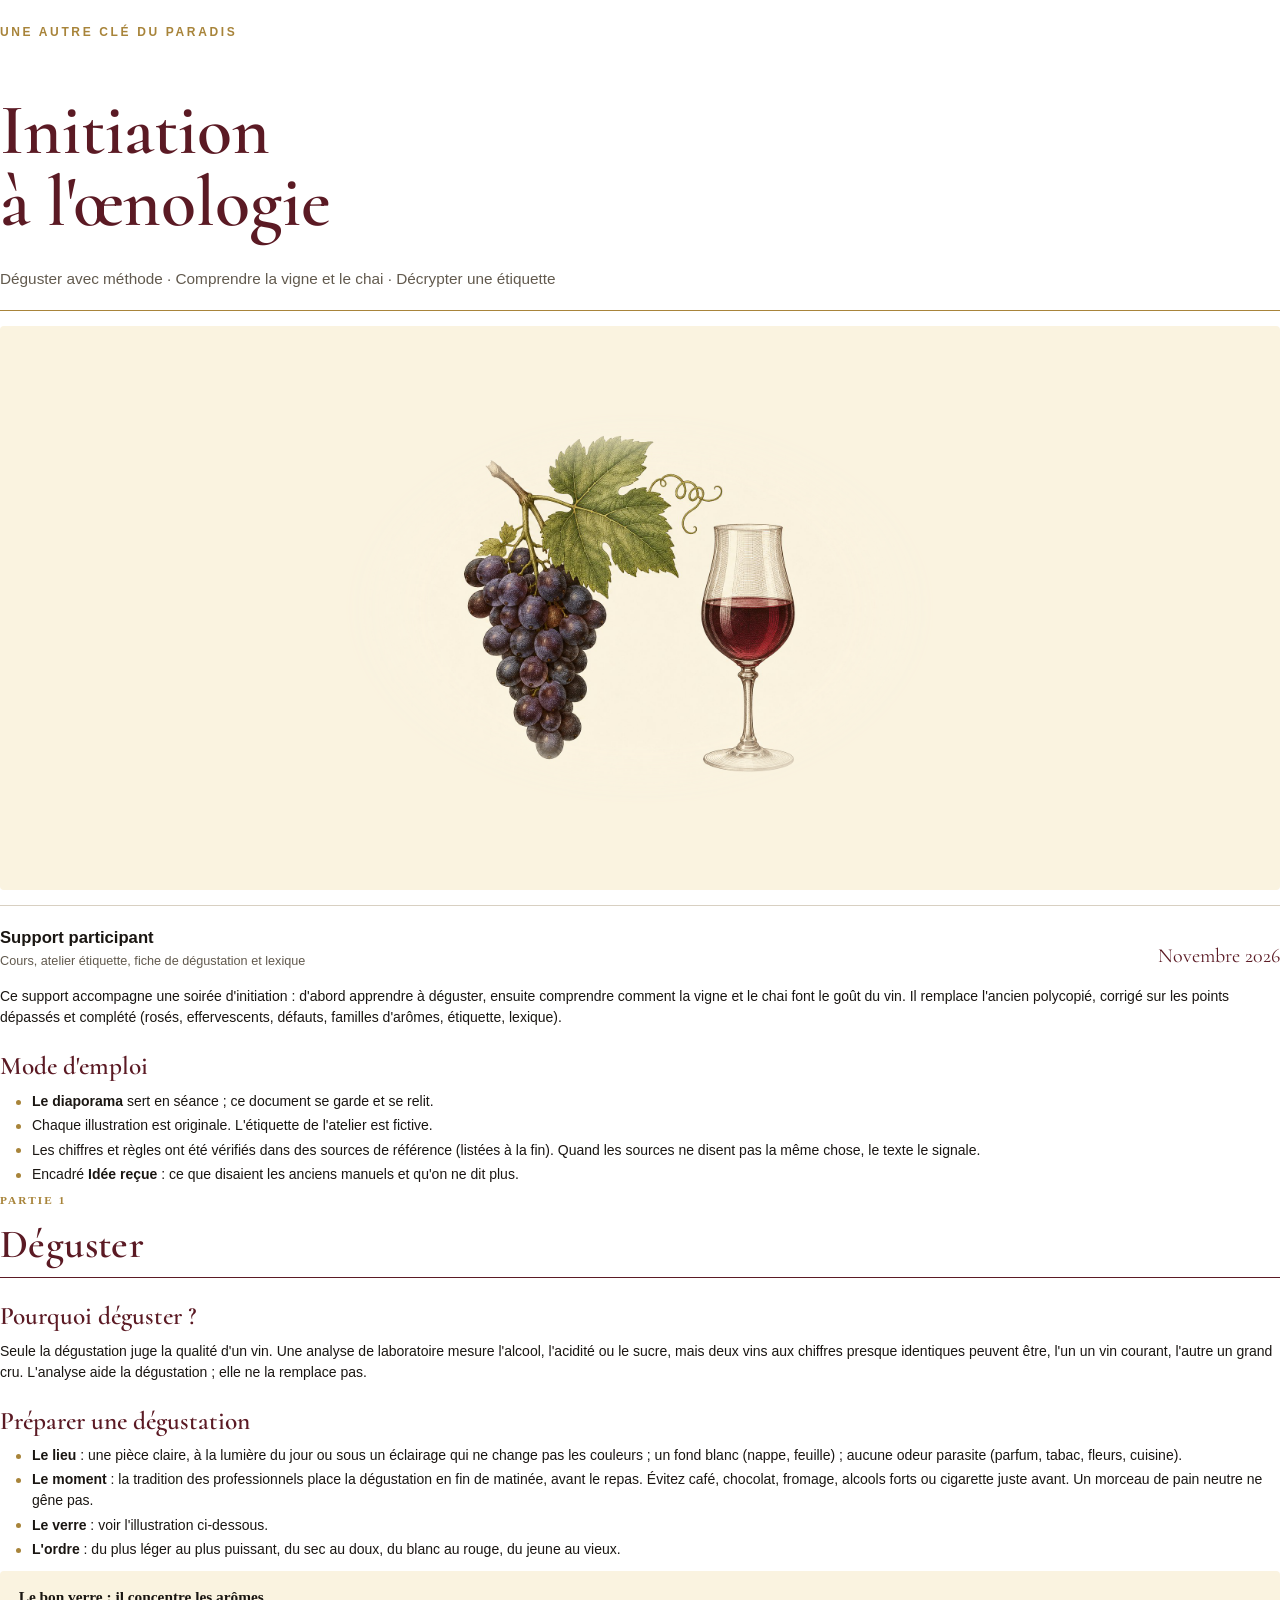
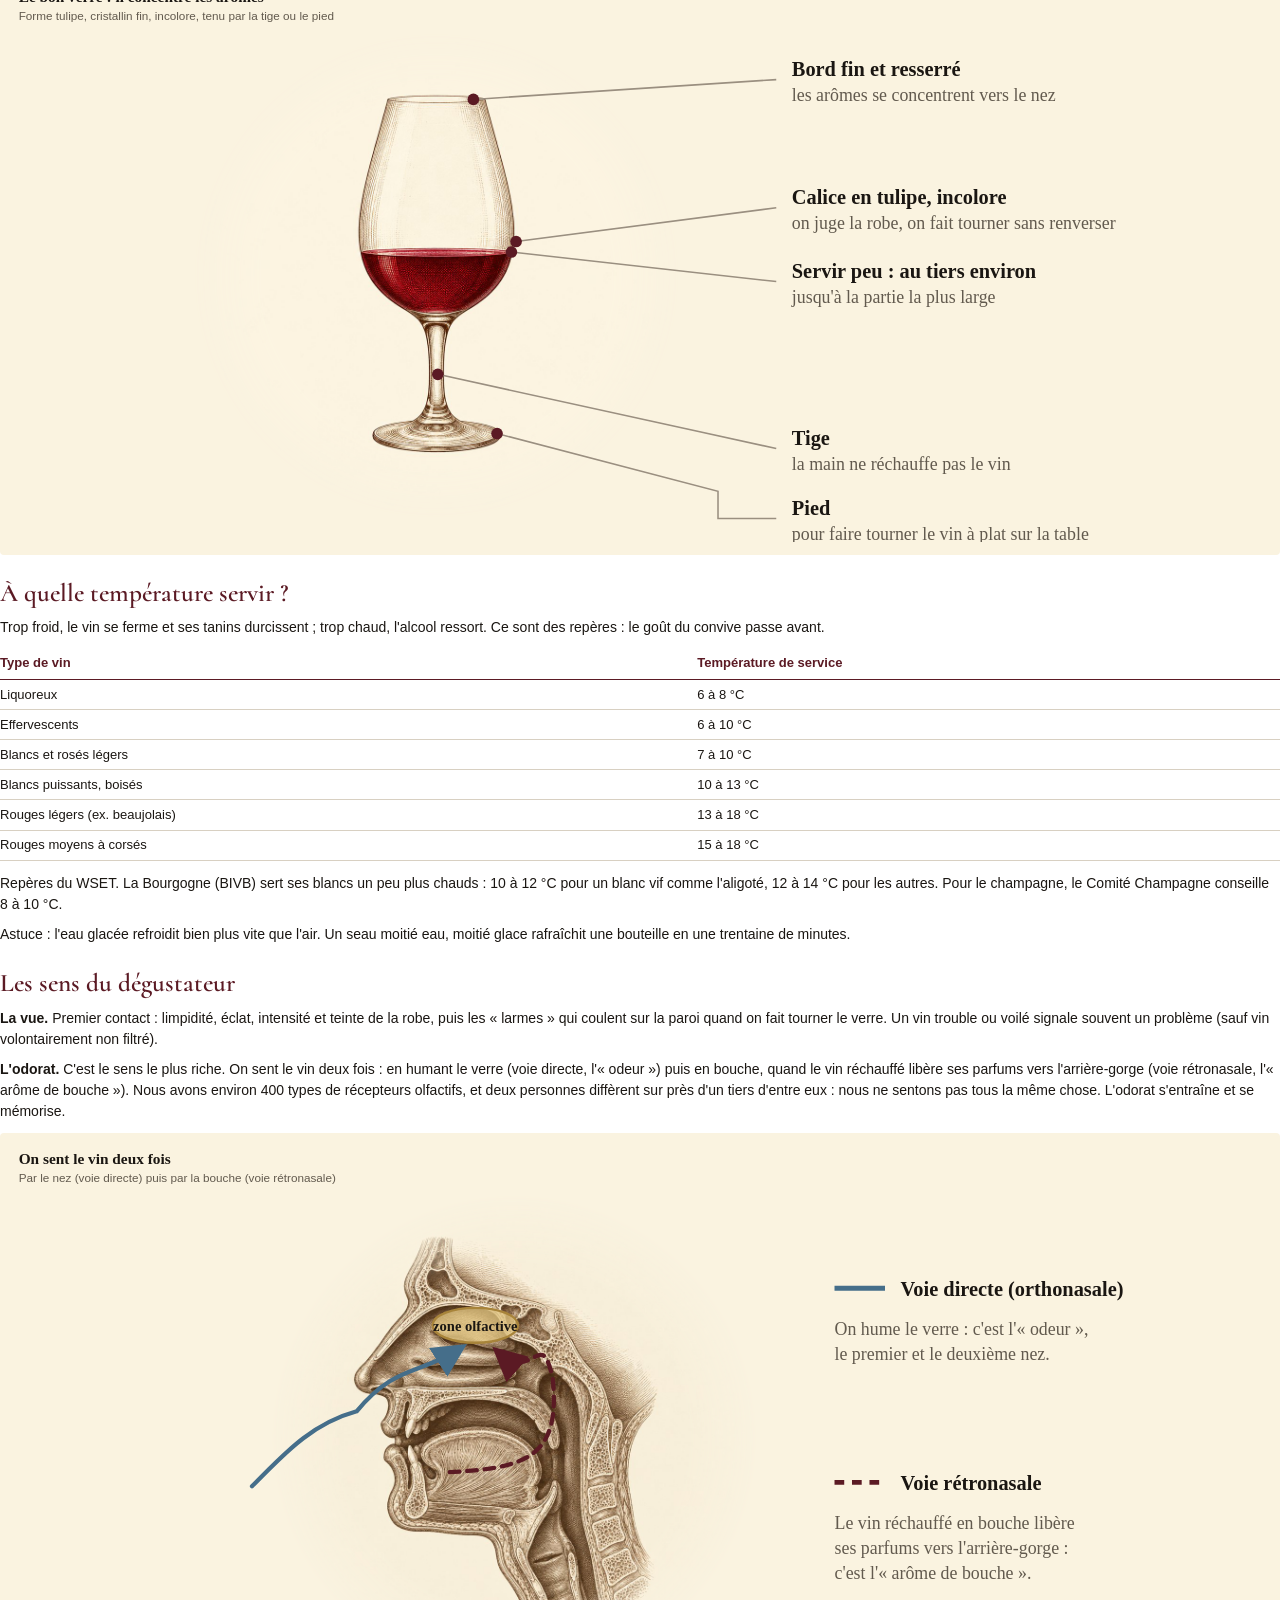
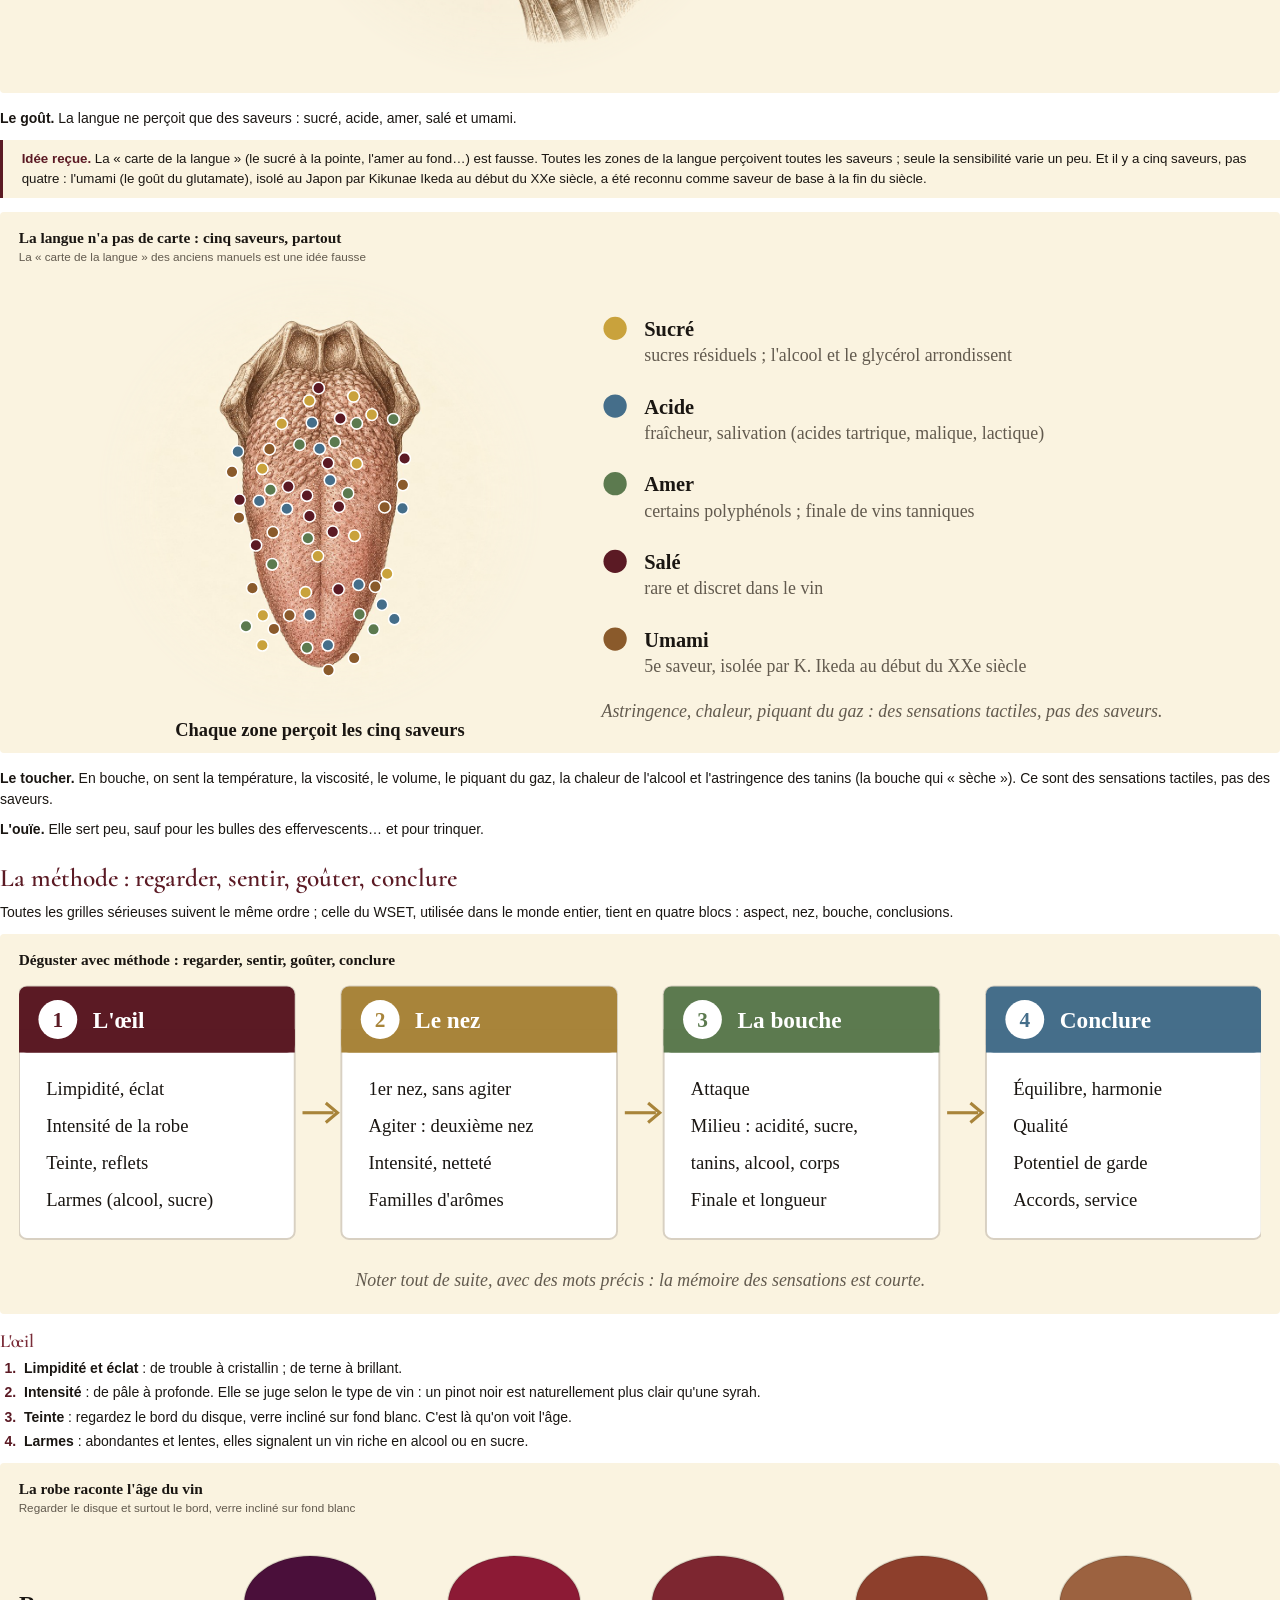
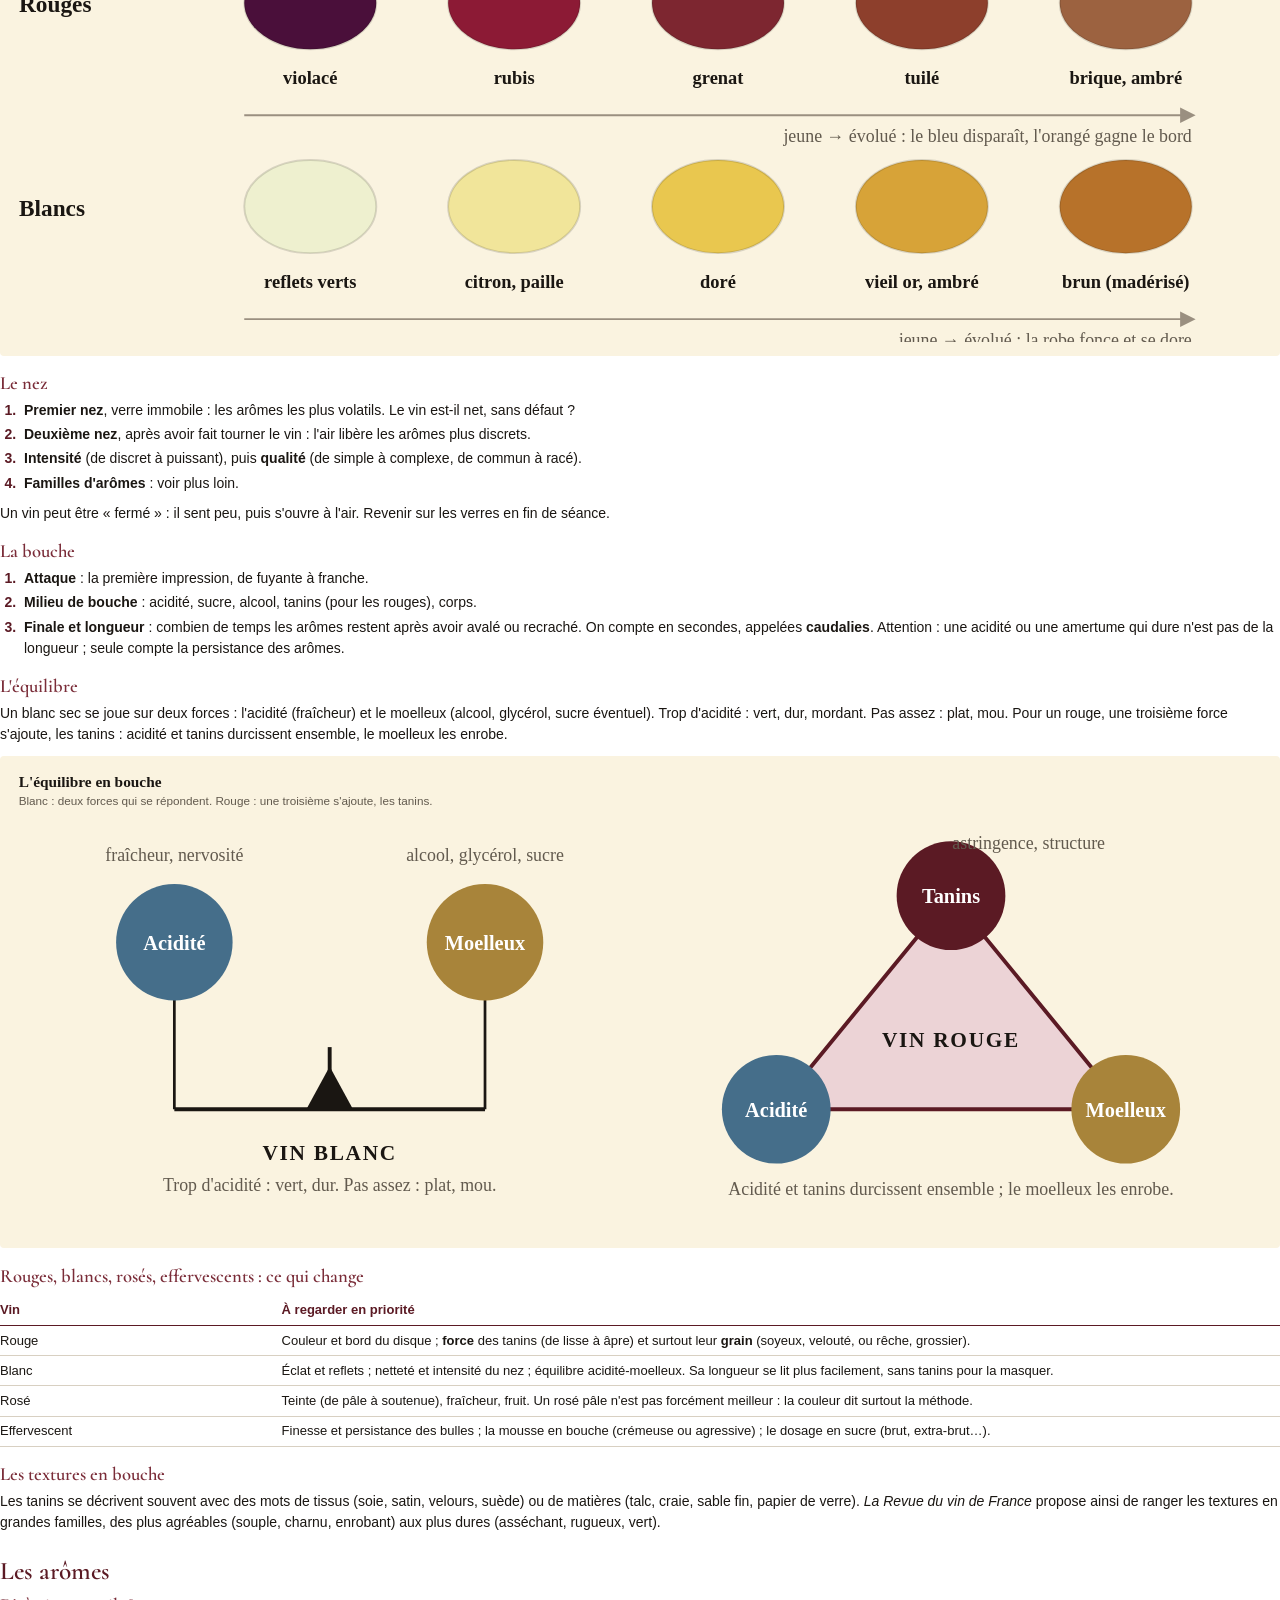
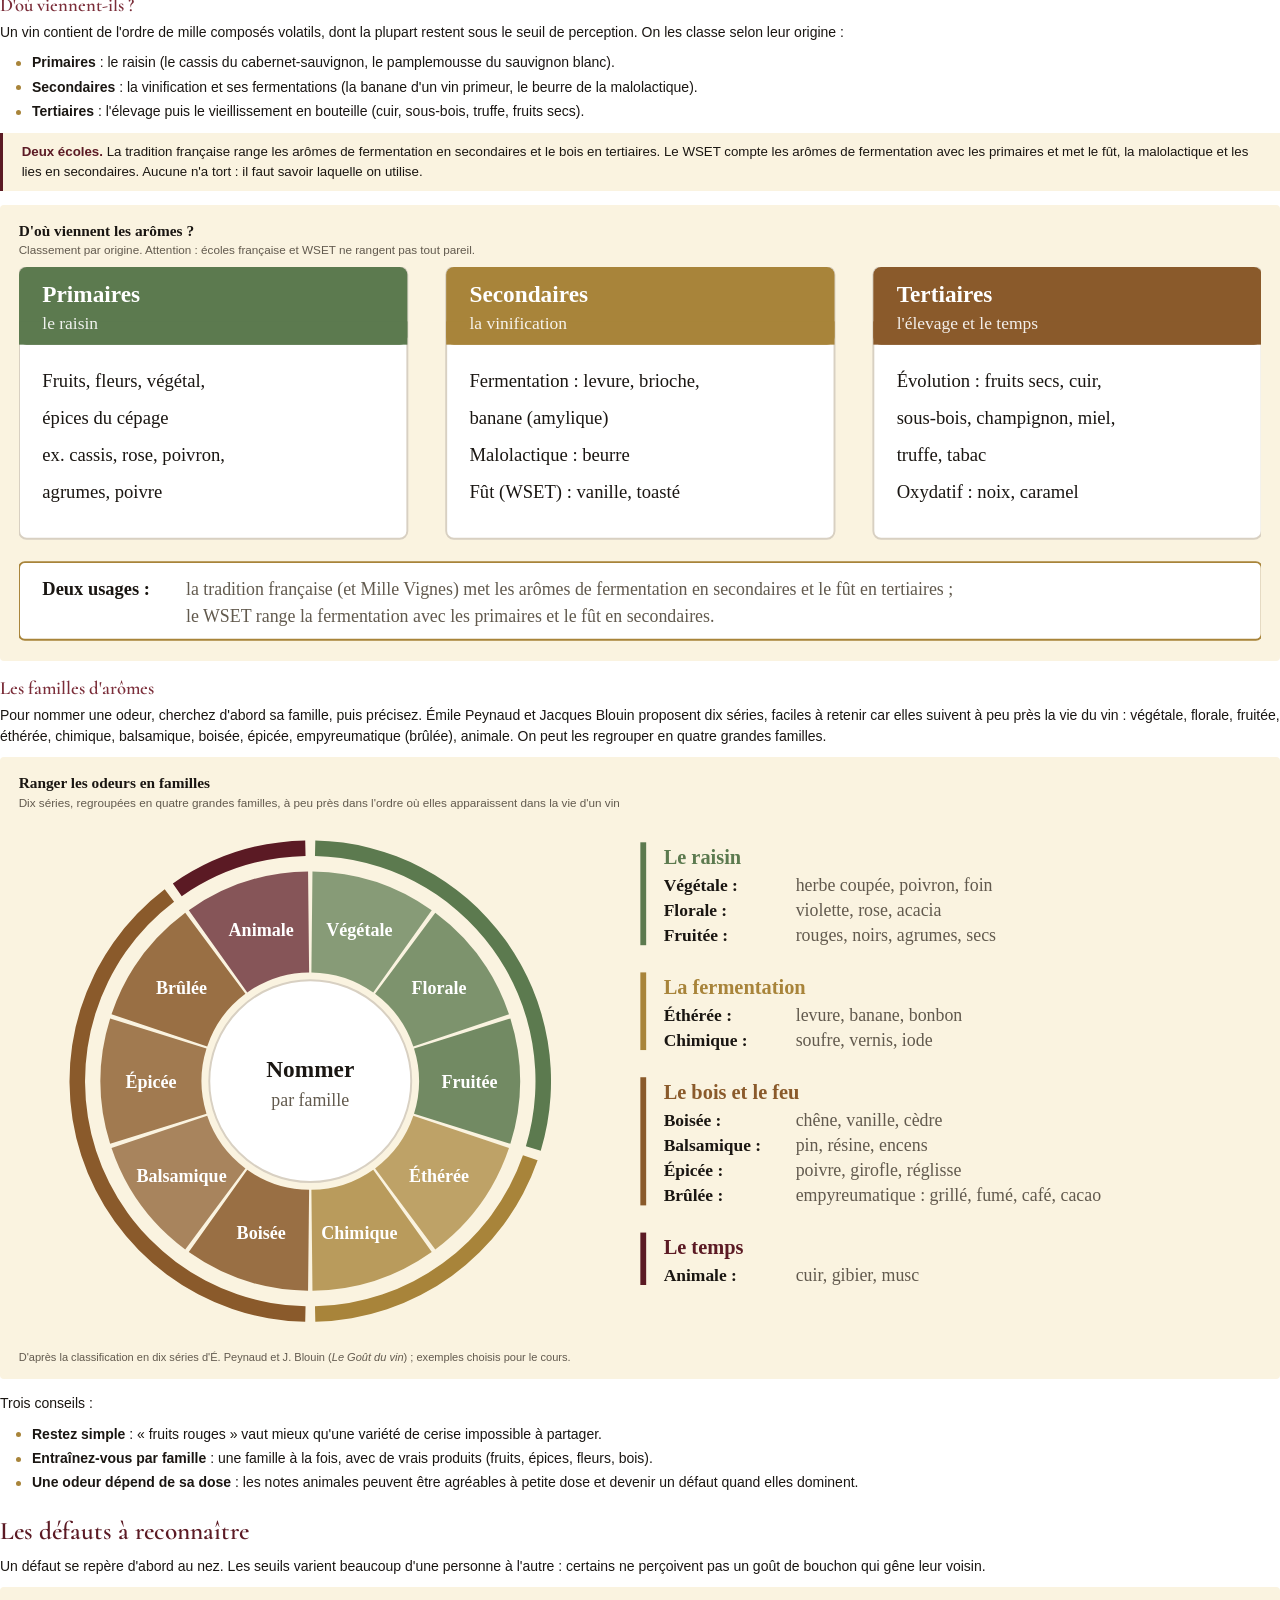
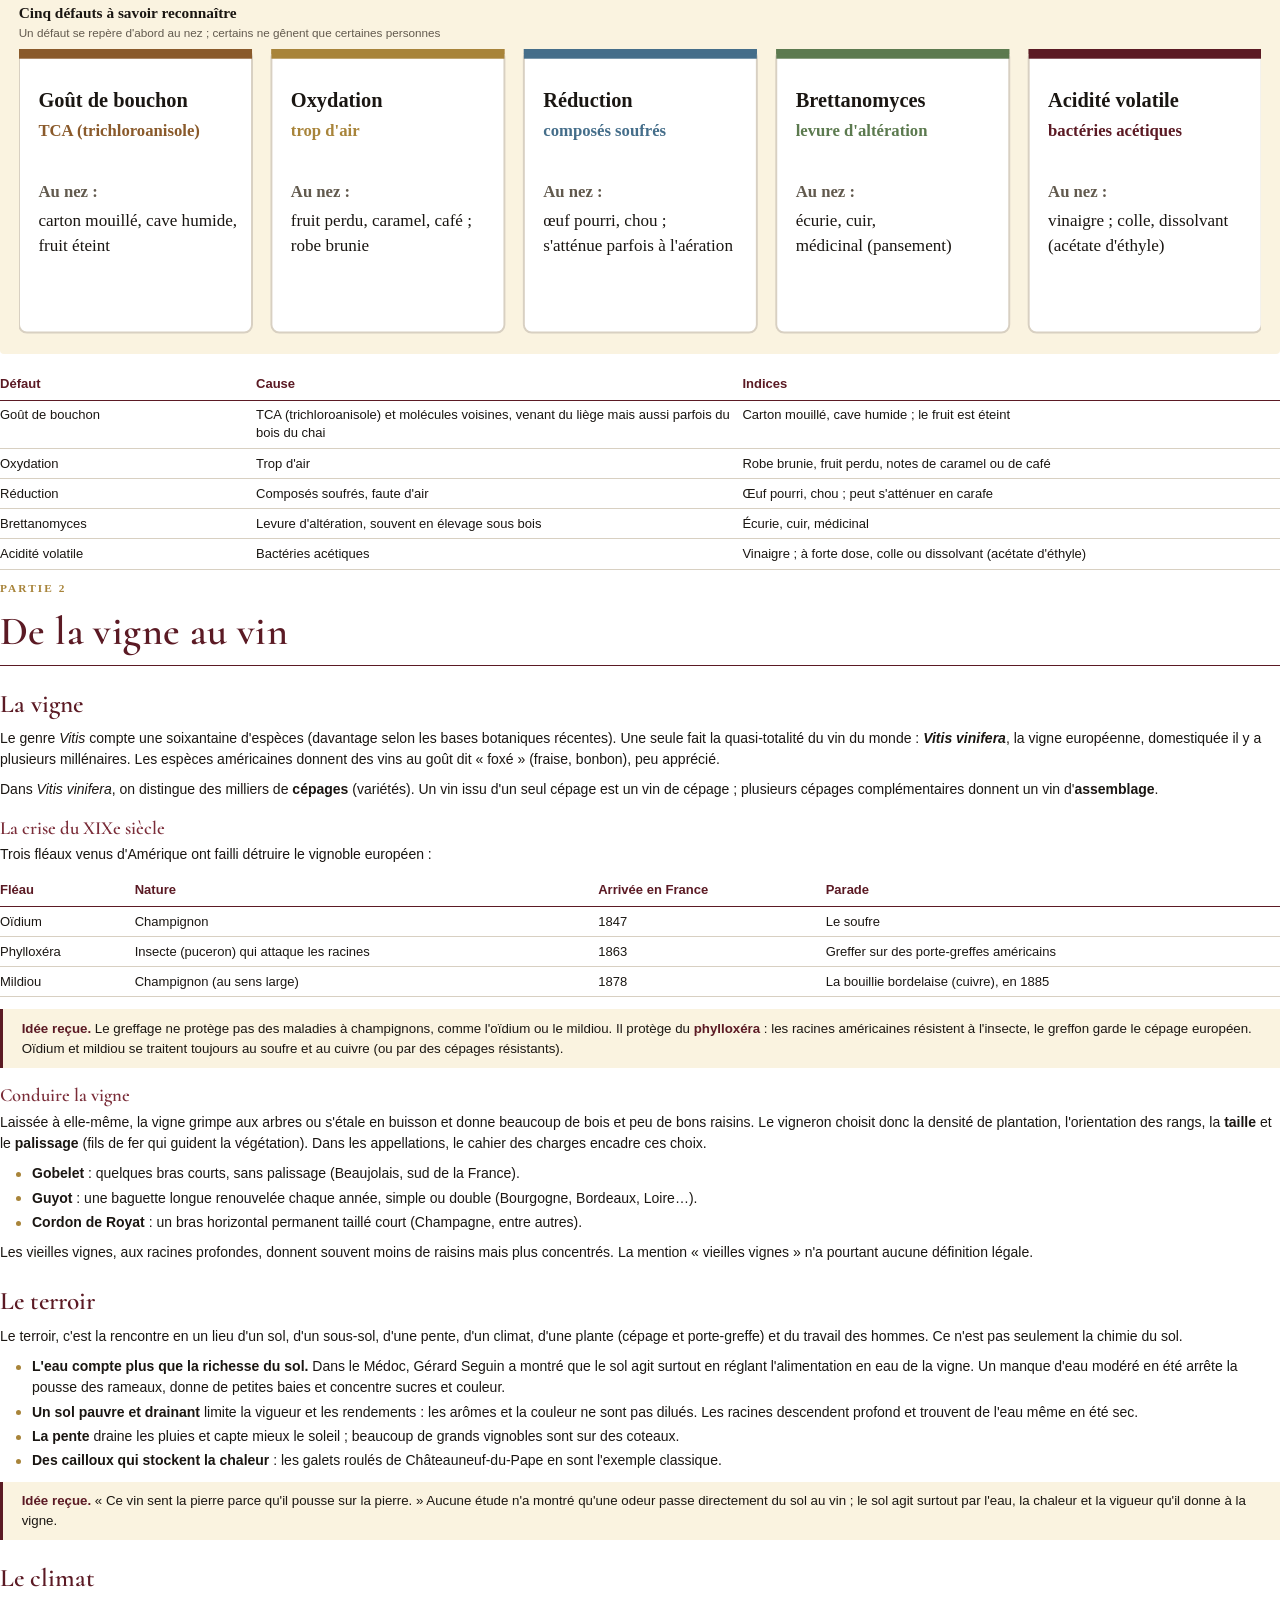
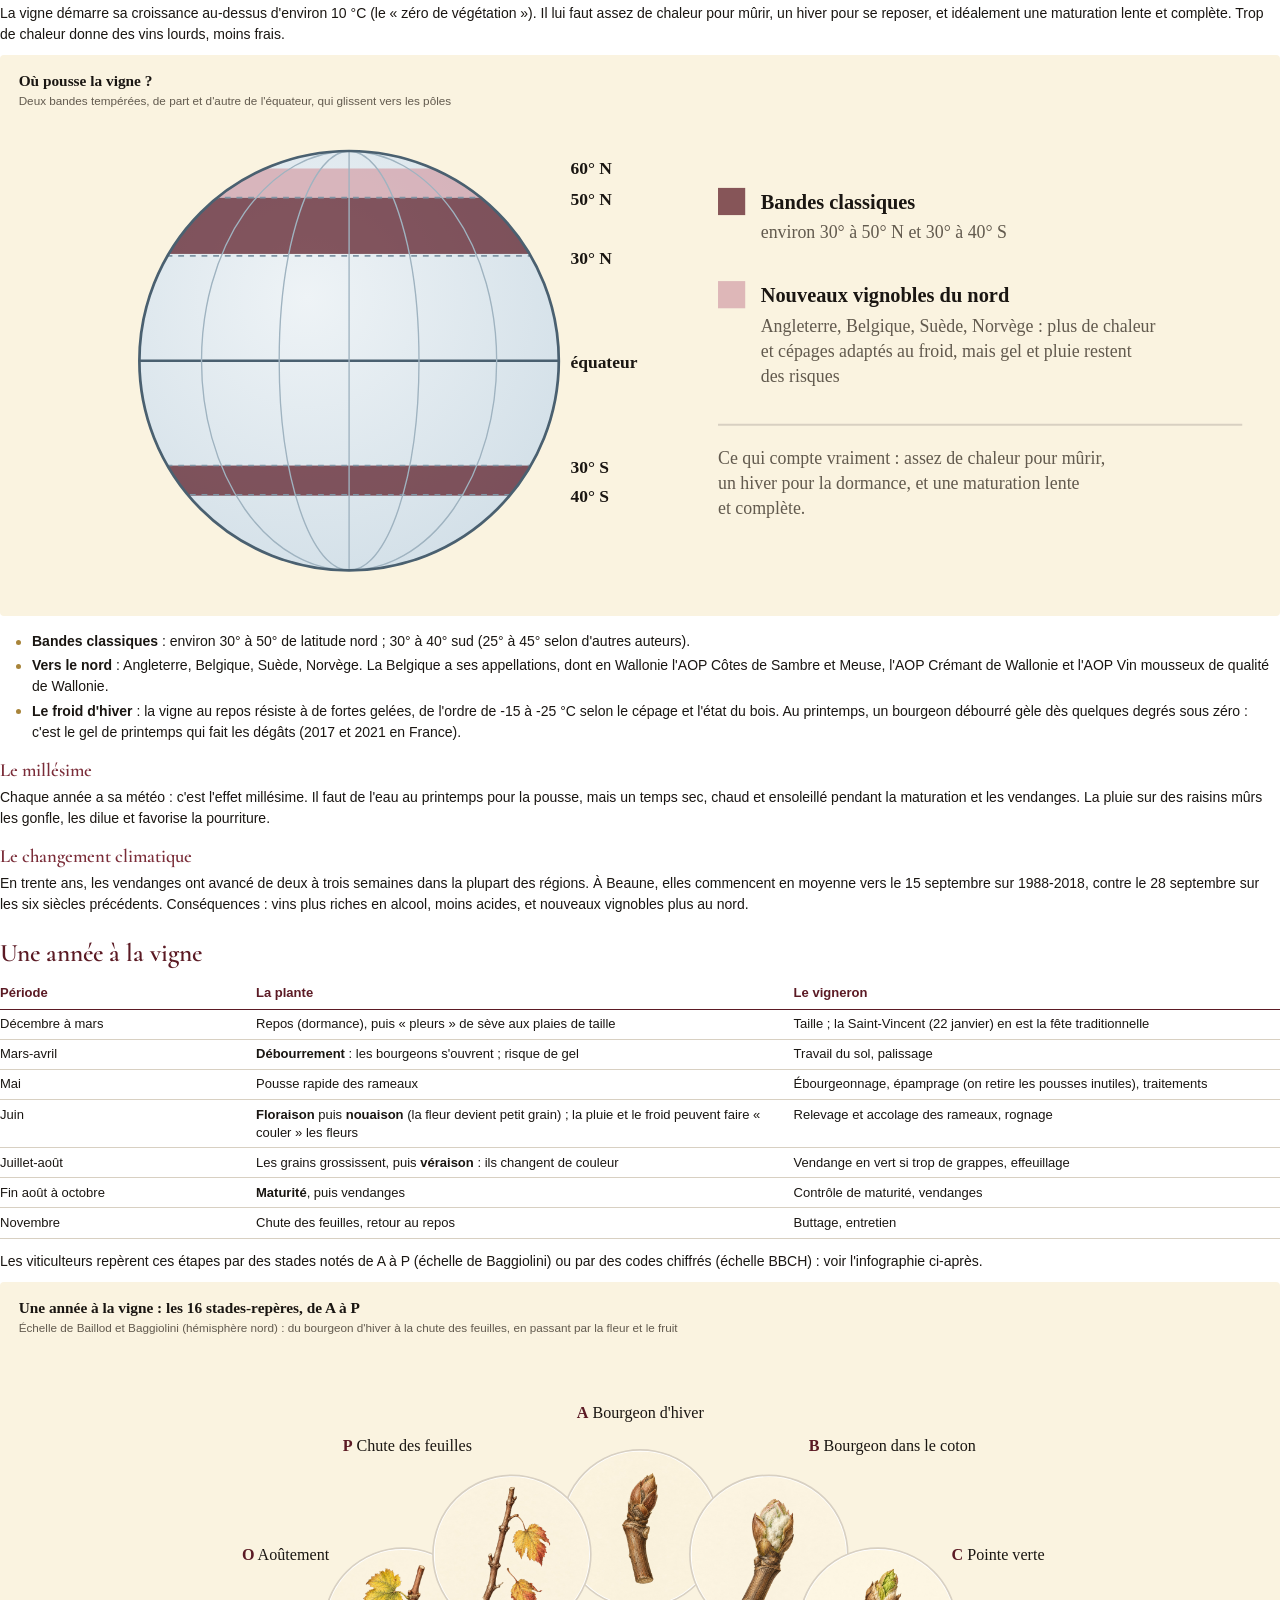
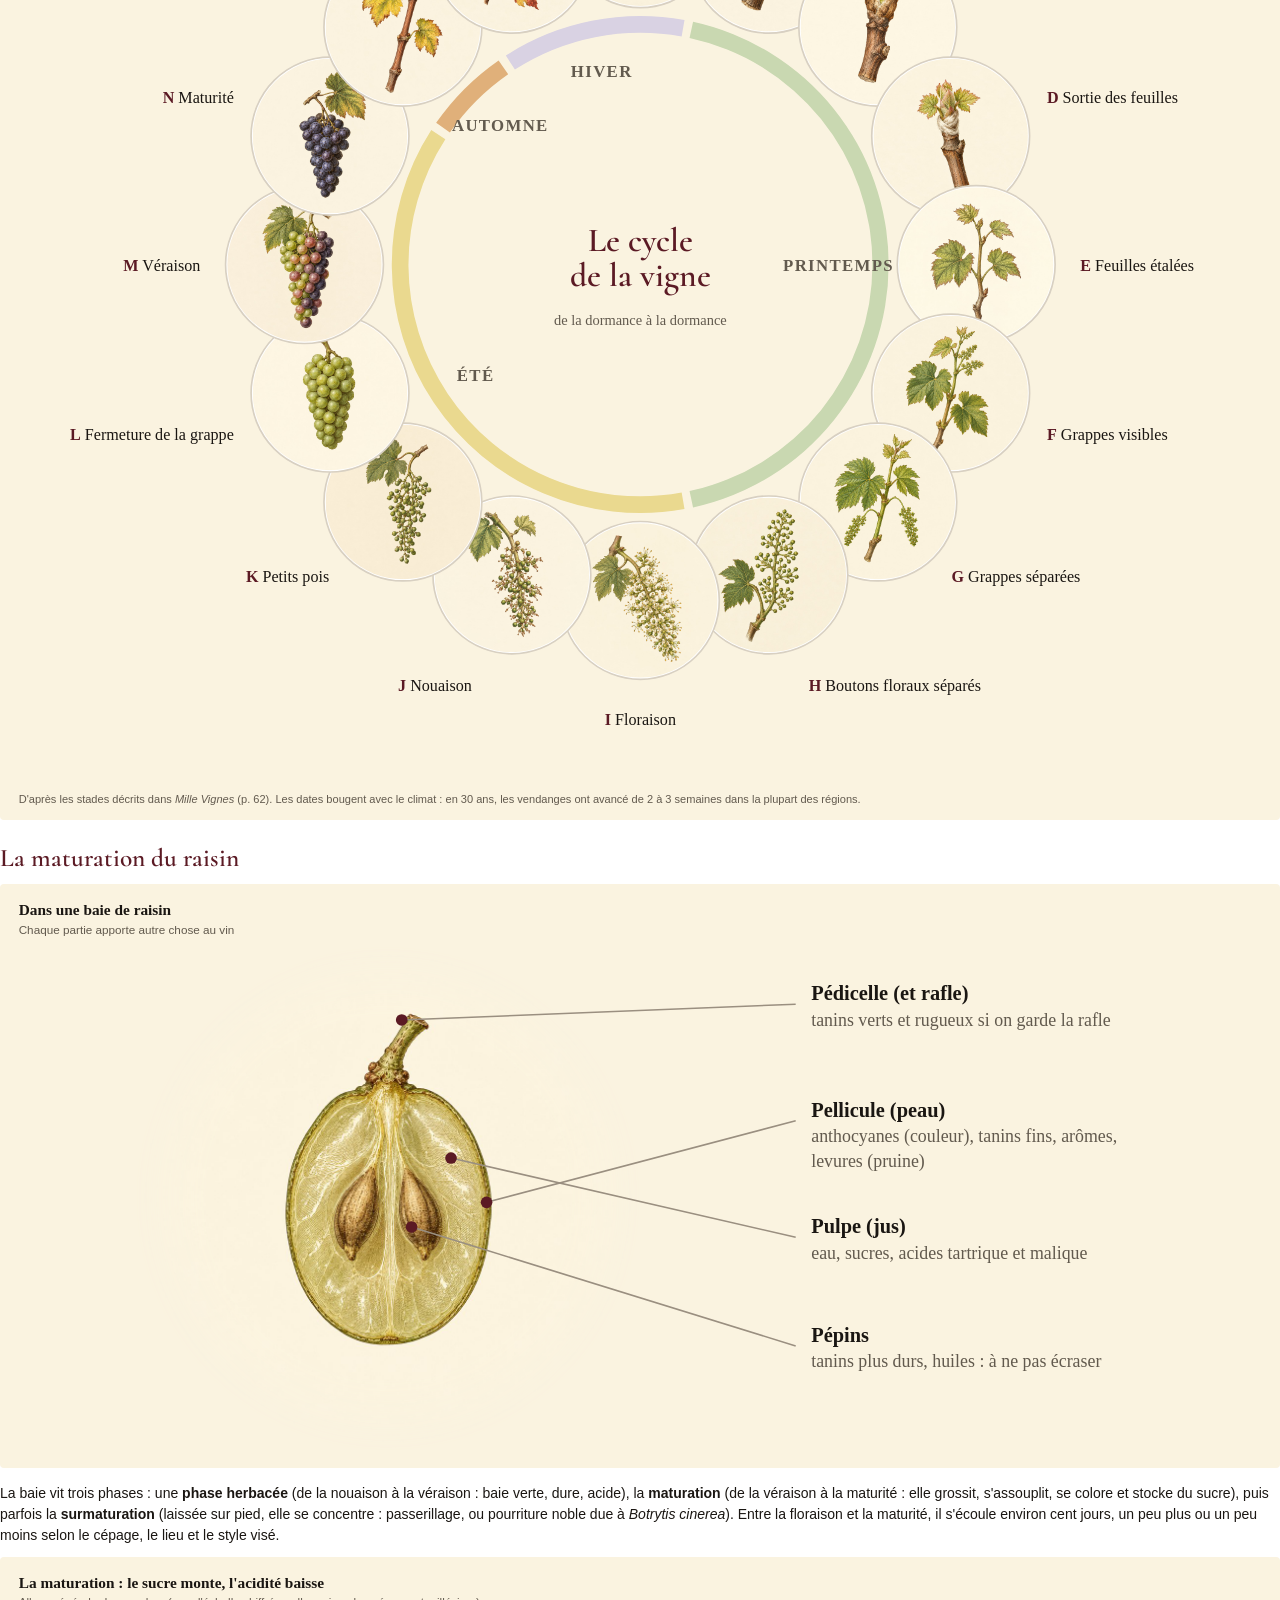
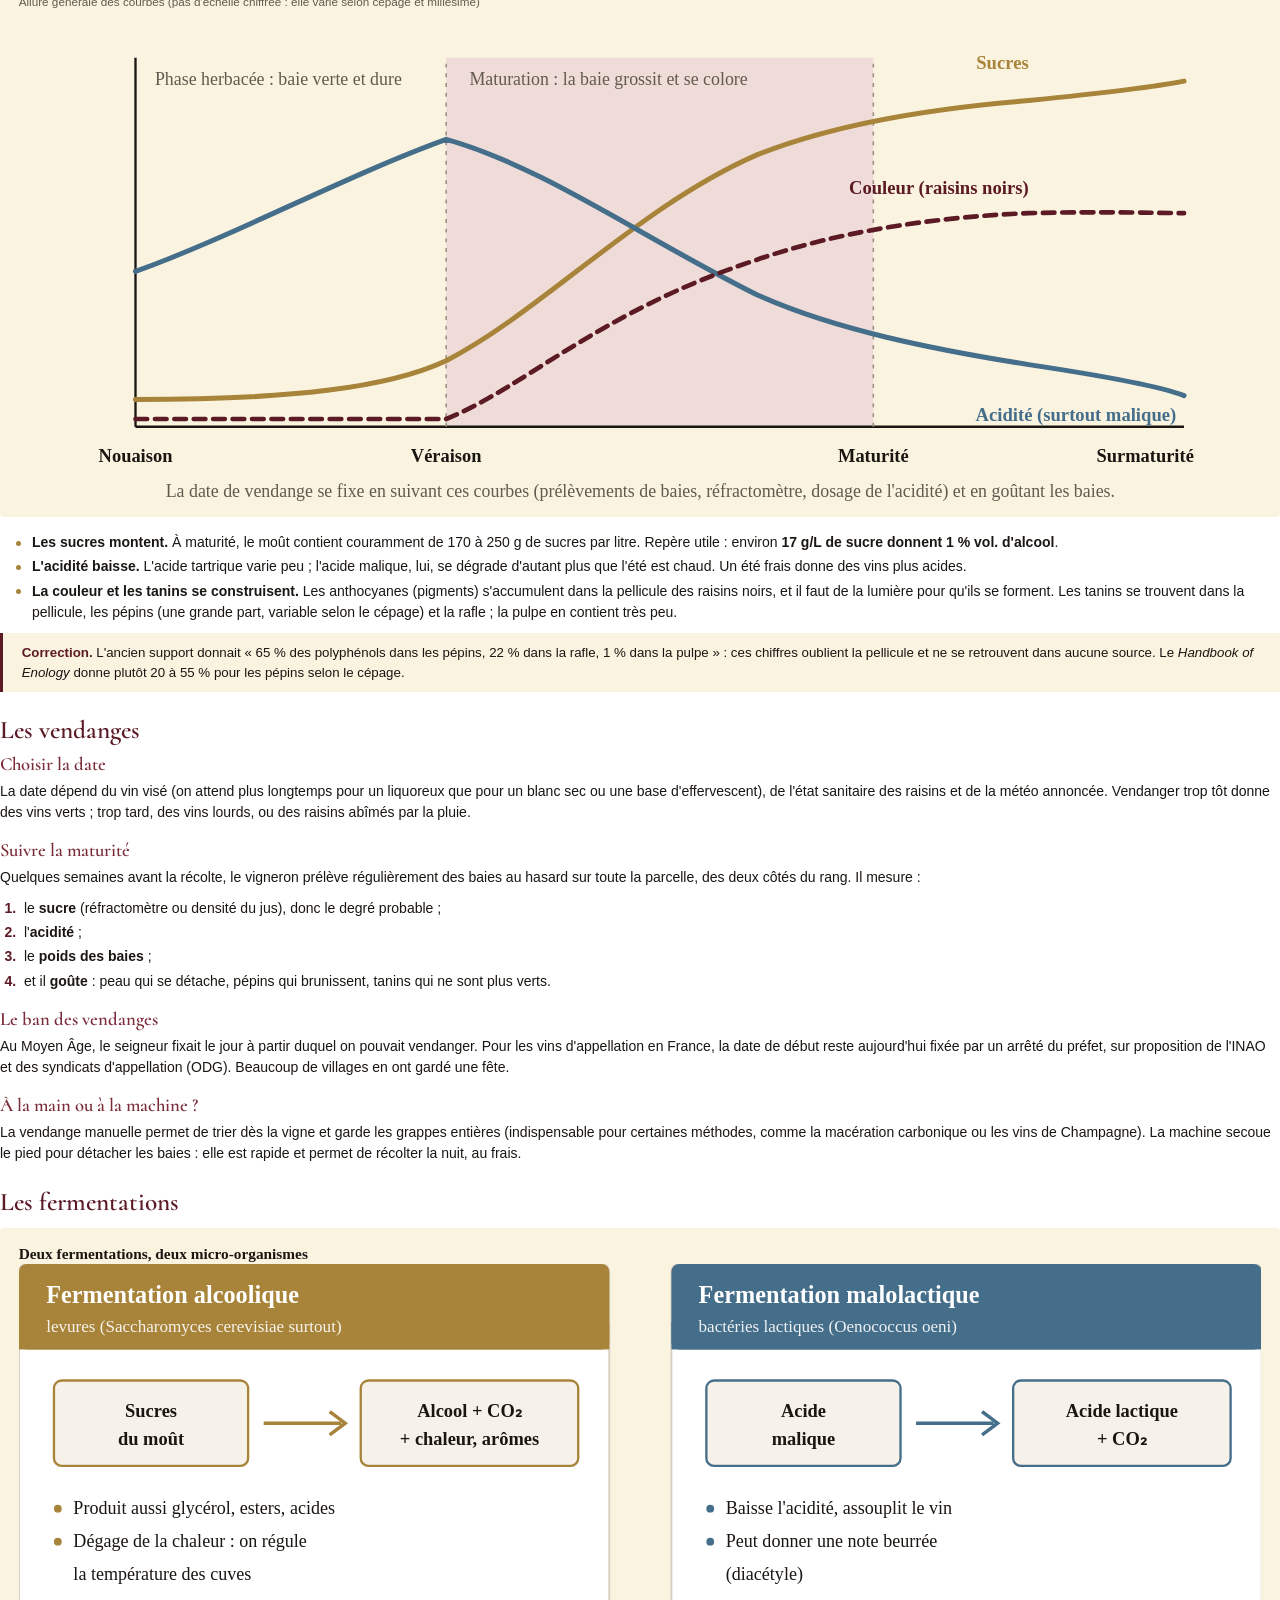
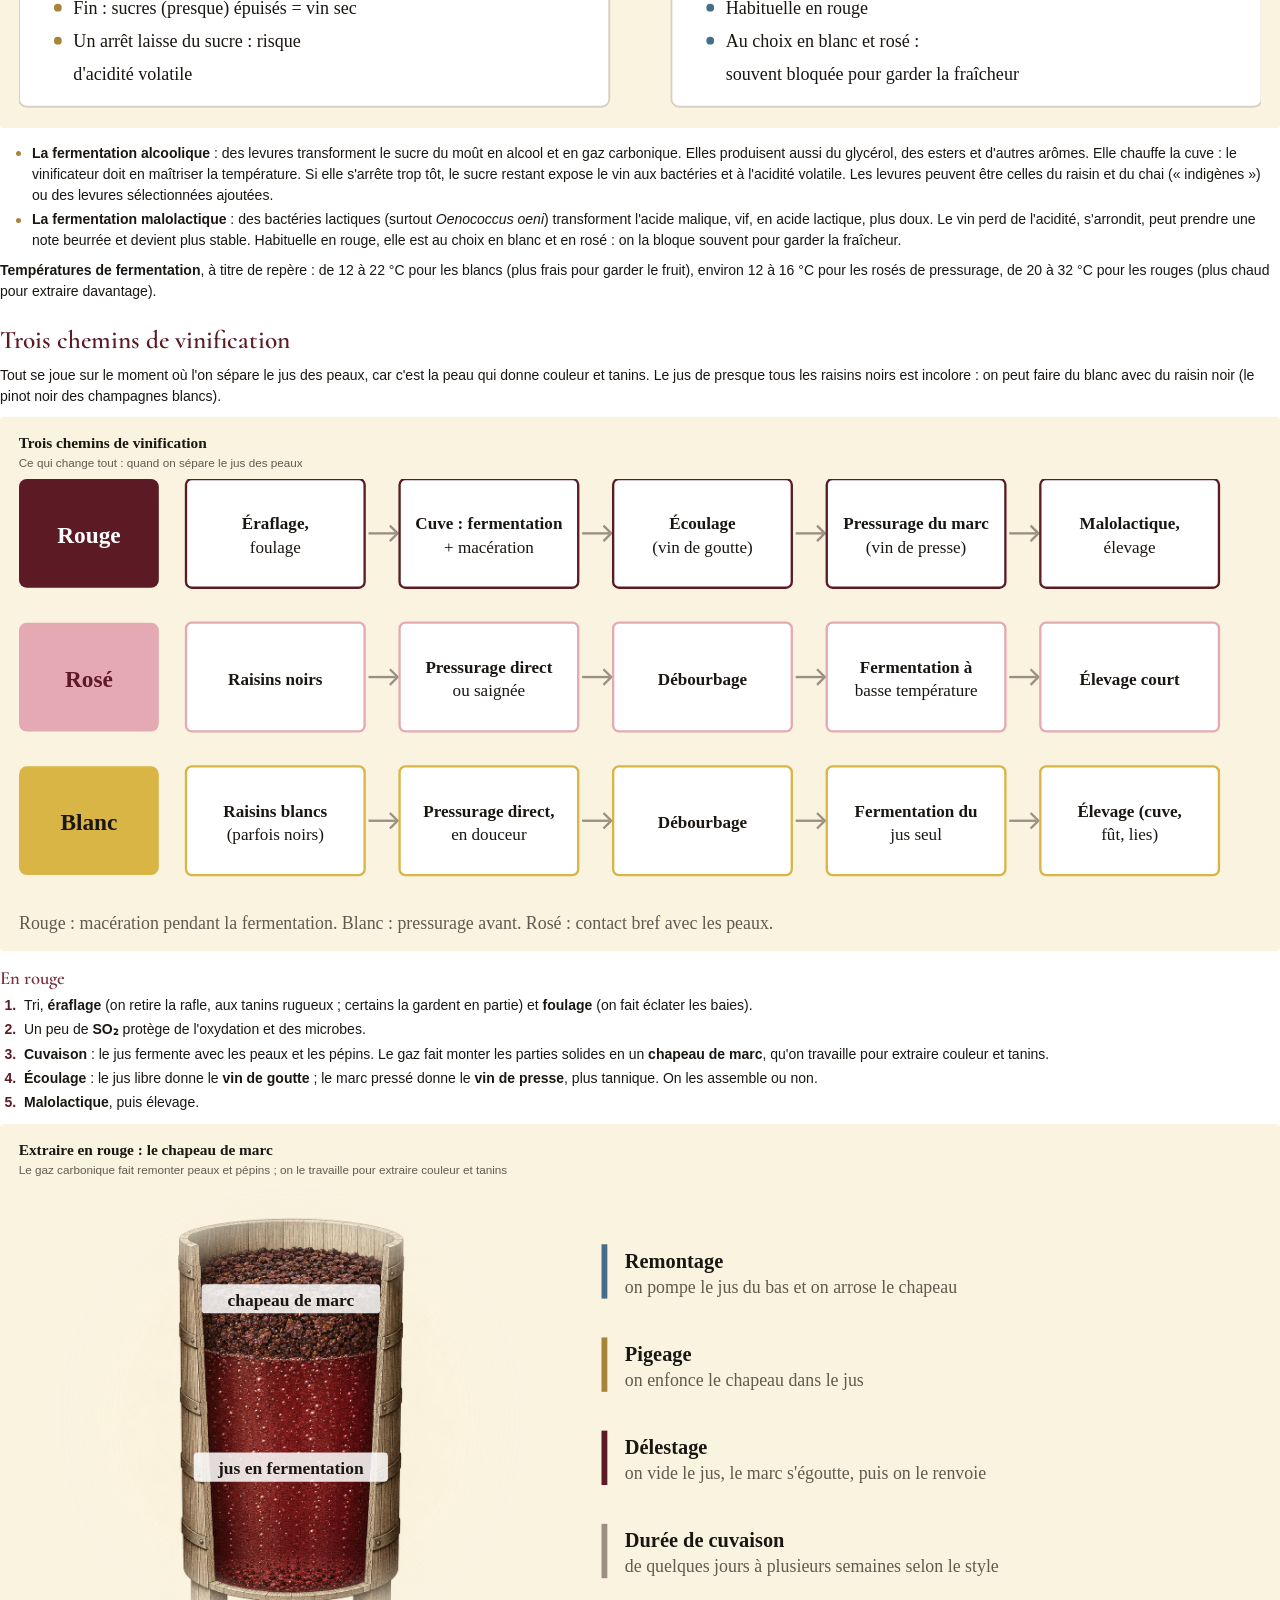
==== commit 9bcb4246: "Support : verre de dégustation INAO (calice renflé, bord resserré, rempli au tiers) Co-Authored-By: " ====
--- a/supports/initiation-oenologie/support.html
+++ b/supports/initiation-oenologie/support.html
@@ -125,8 +125,8 @@
 <p class="sub">Forme tulipe, cristallin fin, incolore, tenu par la tige ou le pied</p>
 <svg viewBox="0 0 640 262" xmlns="http://www.w3.org/2000/svg">
   <image href="img/verre.jpg" x="90" y="0" width="250" height="250"/>
-  <g class="ld"><path d="M236.5 28.8 L390 24"/><path d="M246.2 80.6 L390 90"/><path d="M246.2 95.7 L390 128"/><path d="M215.5 158.7 L390 214"/><path d="M241.4 206.3 L360 236 L360 250 L390 250"/></g>
-  <g class="dot"><circle cx="236.5" cy="28.8" r="3"/><circle cx="246.2" cy="80.6" r="3"/><circle cx="246.2" cy="95.7" r="3"/><circle cx="215.5" cy="158.7" r="3"/><circle cx="241.4" cy="206.3" r="3"/></g>
+  <g class="ld"><path d="M234.0 34.2 L390 24"/><path d="M256.0 107.4 L390 90"/><path d="M253.6 112.8 L390 128"/><path d="M215.7 175.8 L390 214"/><path d="M246.2 206.3 L360 236 L360 250 L390 250"/></g>
+  <g class="dot"><circle cx="234.0" cy="34.2" r="3"/><circle cx="256.0" cy="107.4" r="3"/><circle cx="253.6" cy="112.8" r="3"/><circle cx="215.7" cy="175.8" r="3"/><circle cx="246.2" cy="206.3" r="3"/></g>
   <g>
     <text x="398" y="22" class="tn">Bord fin et resserré</text><text x="398" y="35" class="tx">les arômes se concentrent vers le nez</text>
     <text x="398" y="88" class="tn">Calice en tulipe, incolore</text><text x="398" y="101" class="tx">on juge la robe, on fait tourner sans renverser</text>
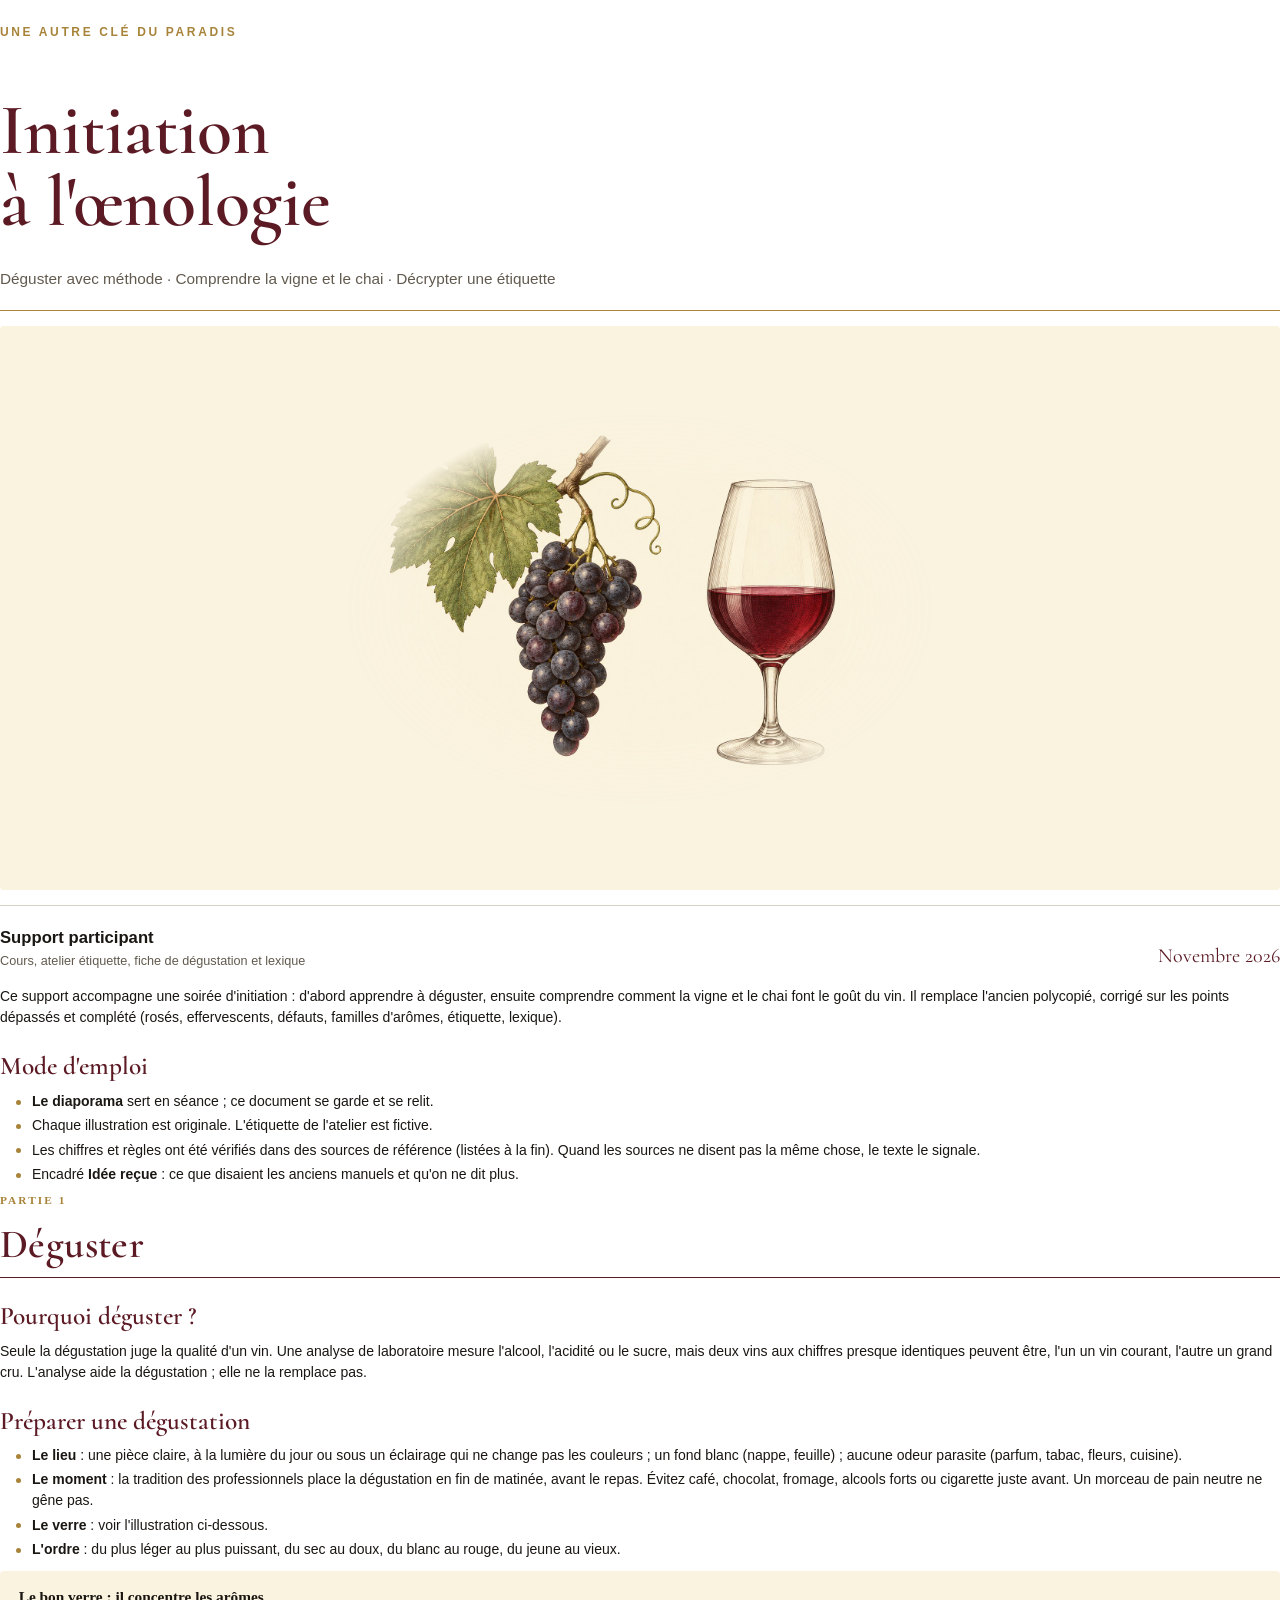
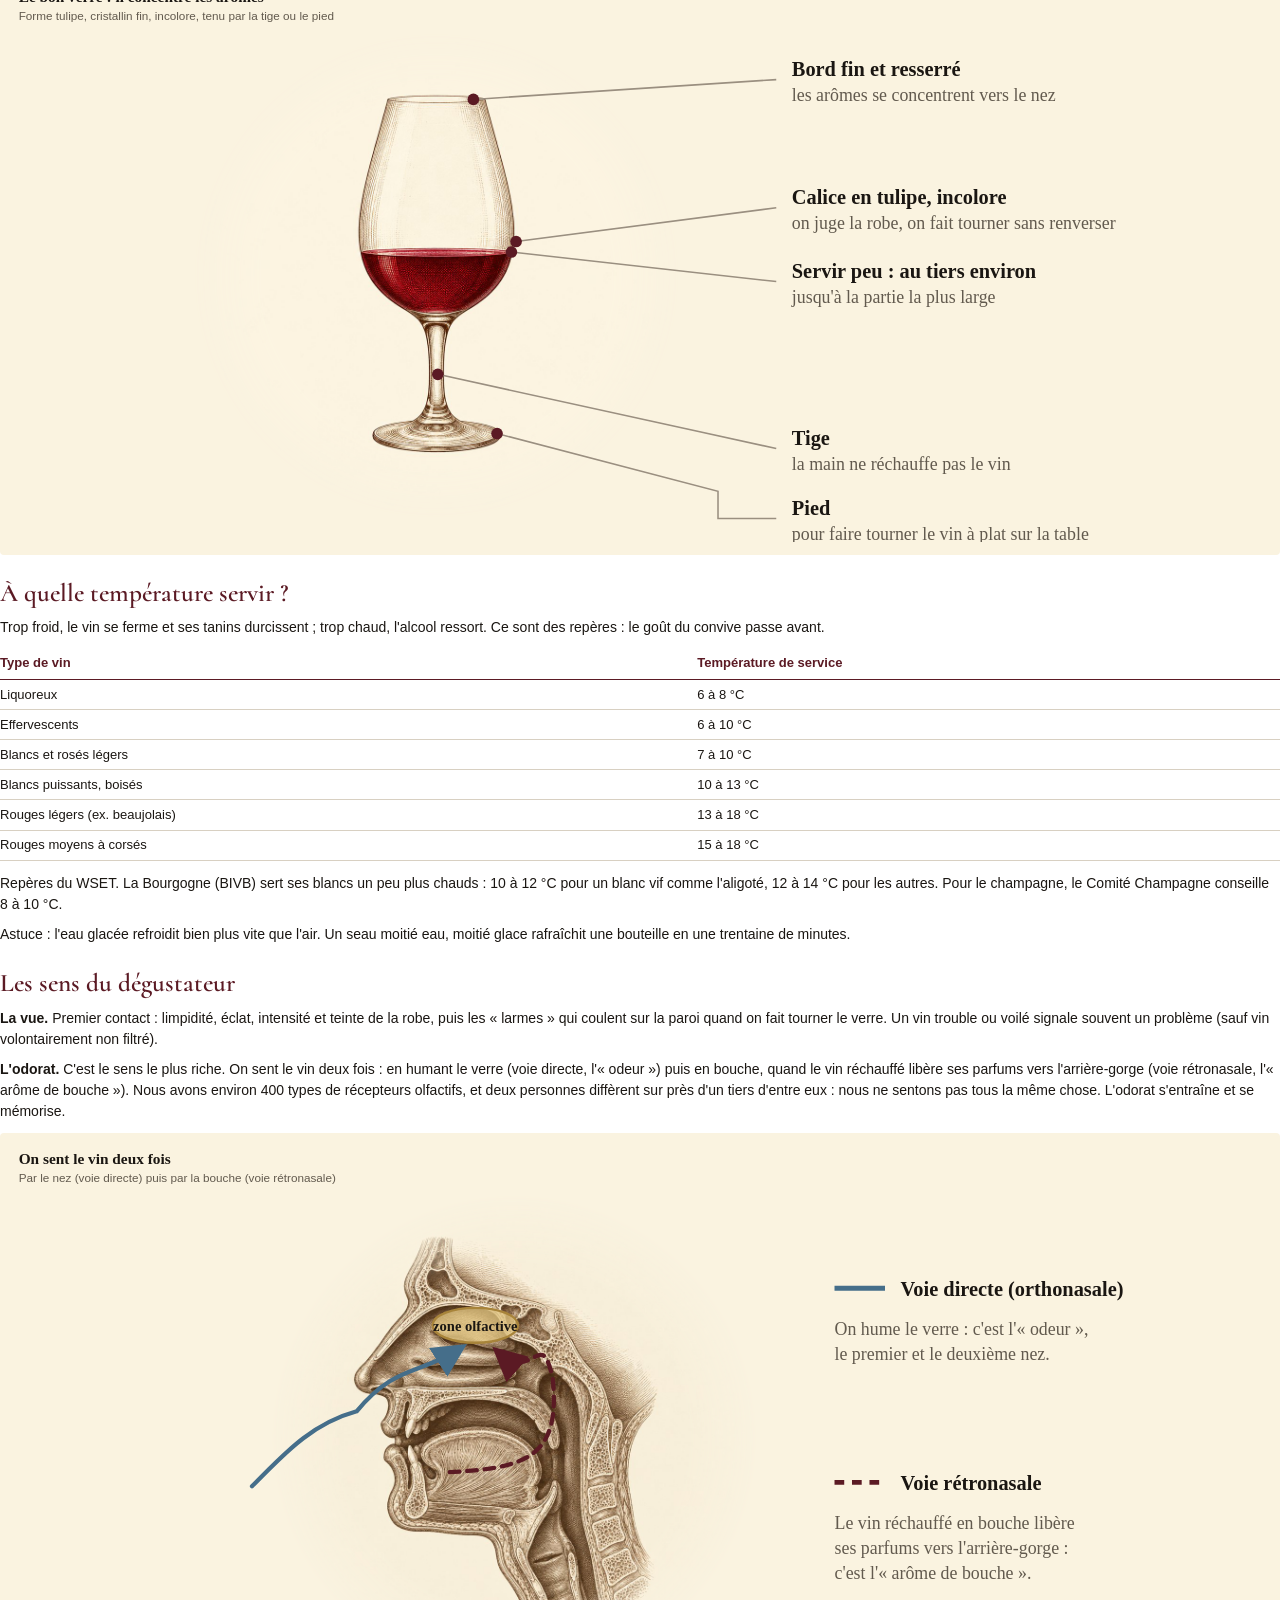
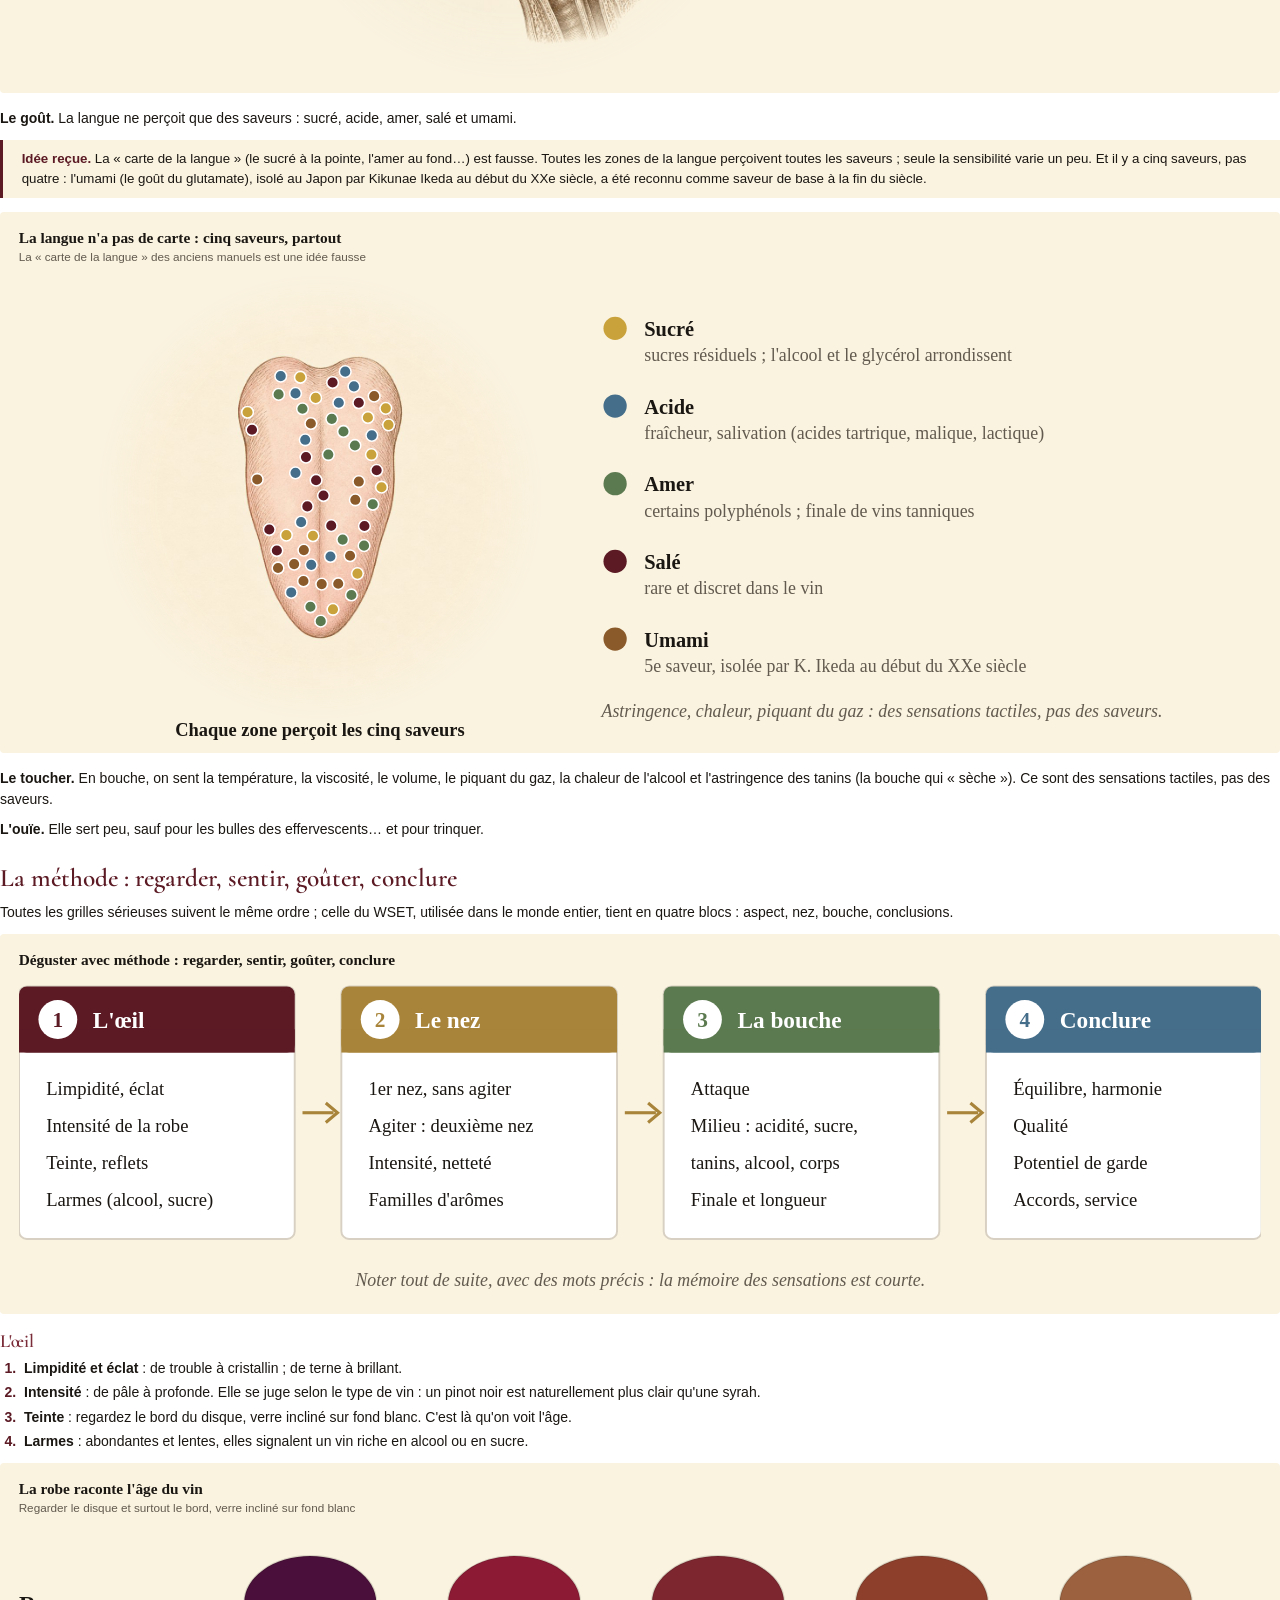
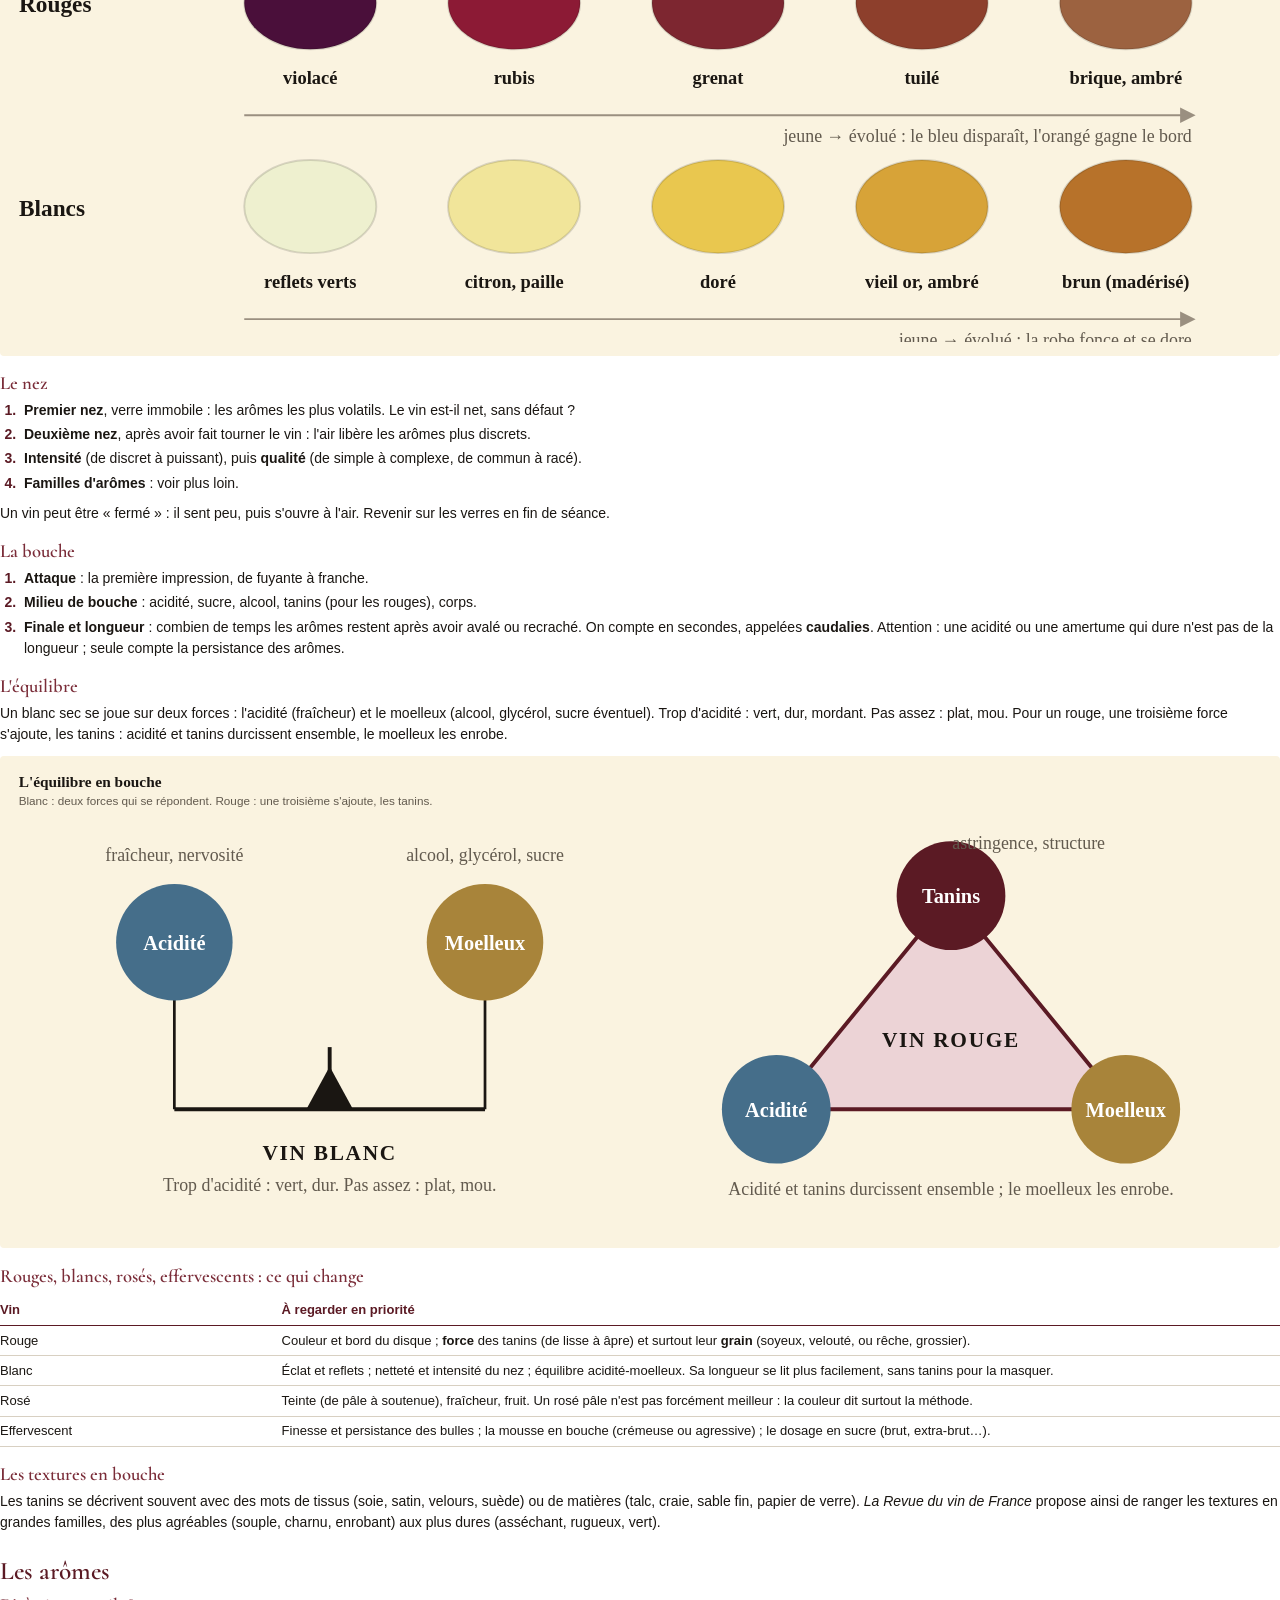
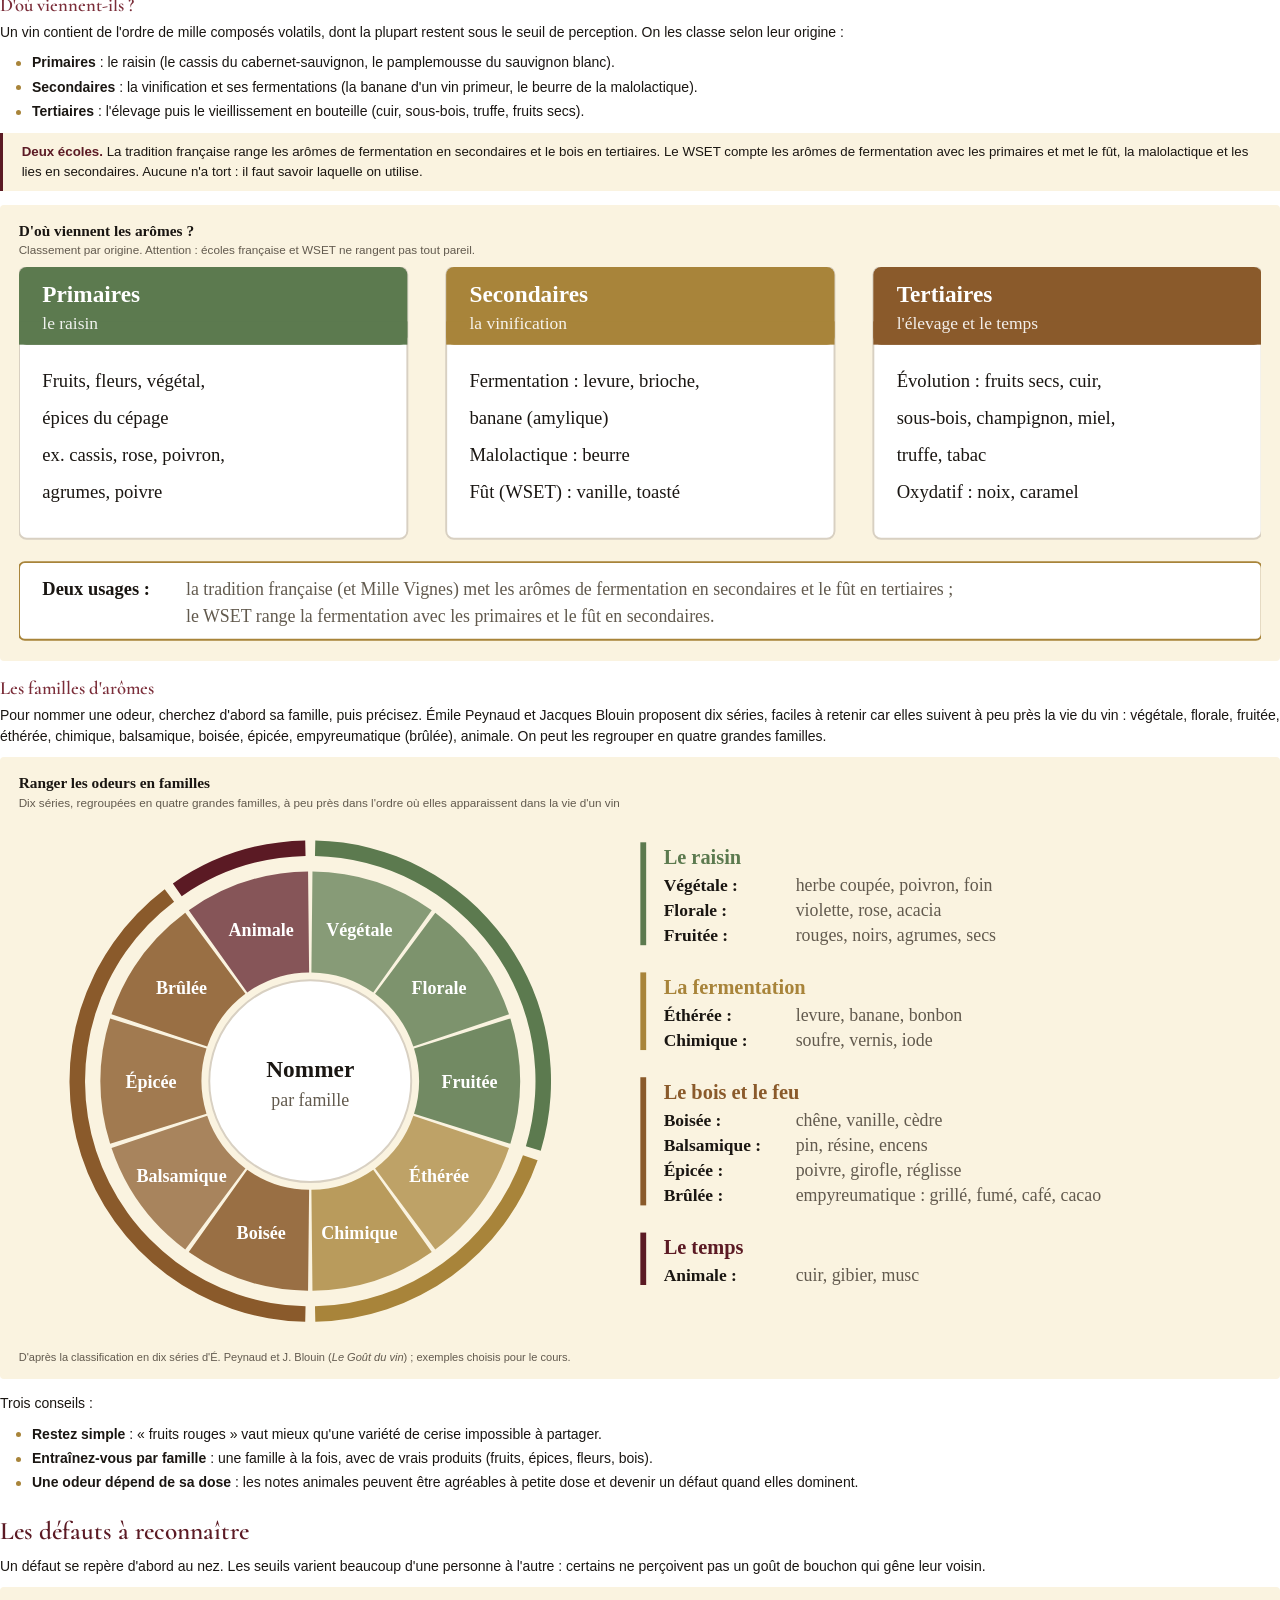
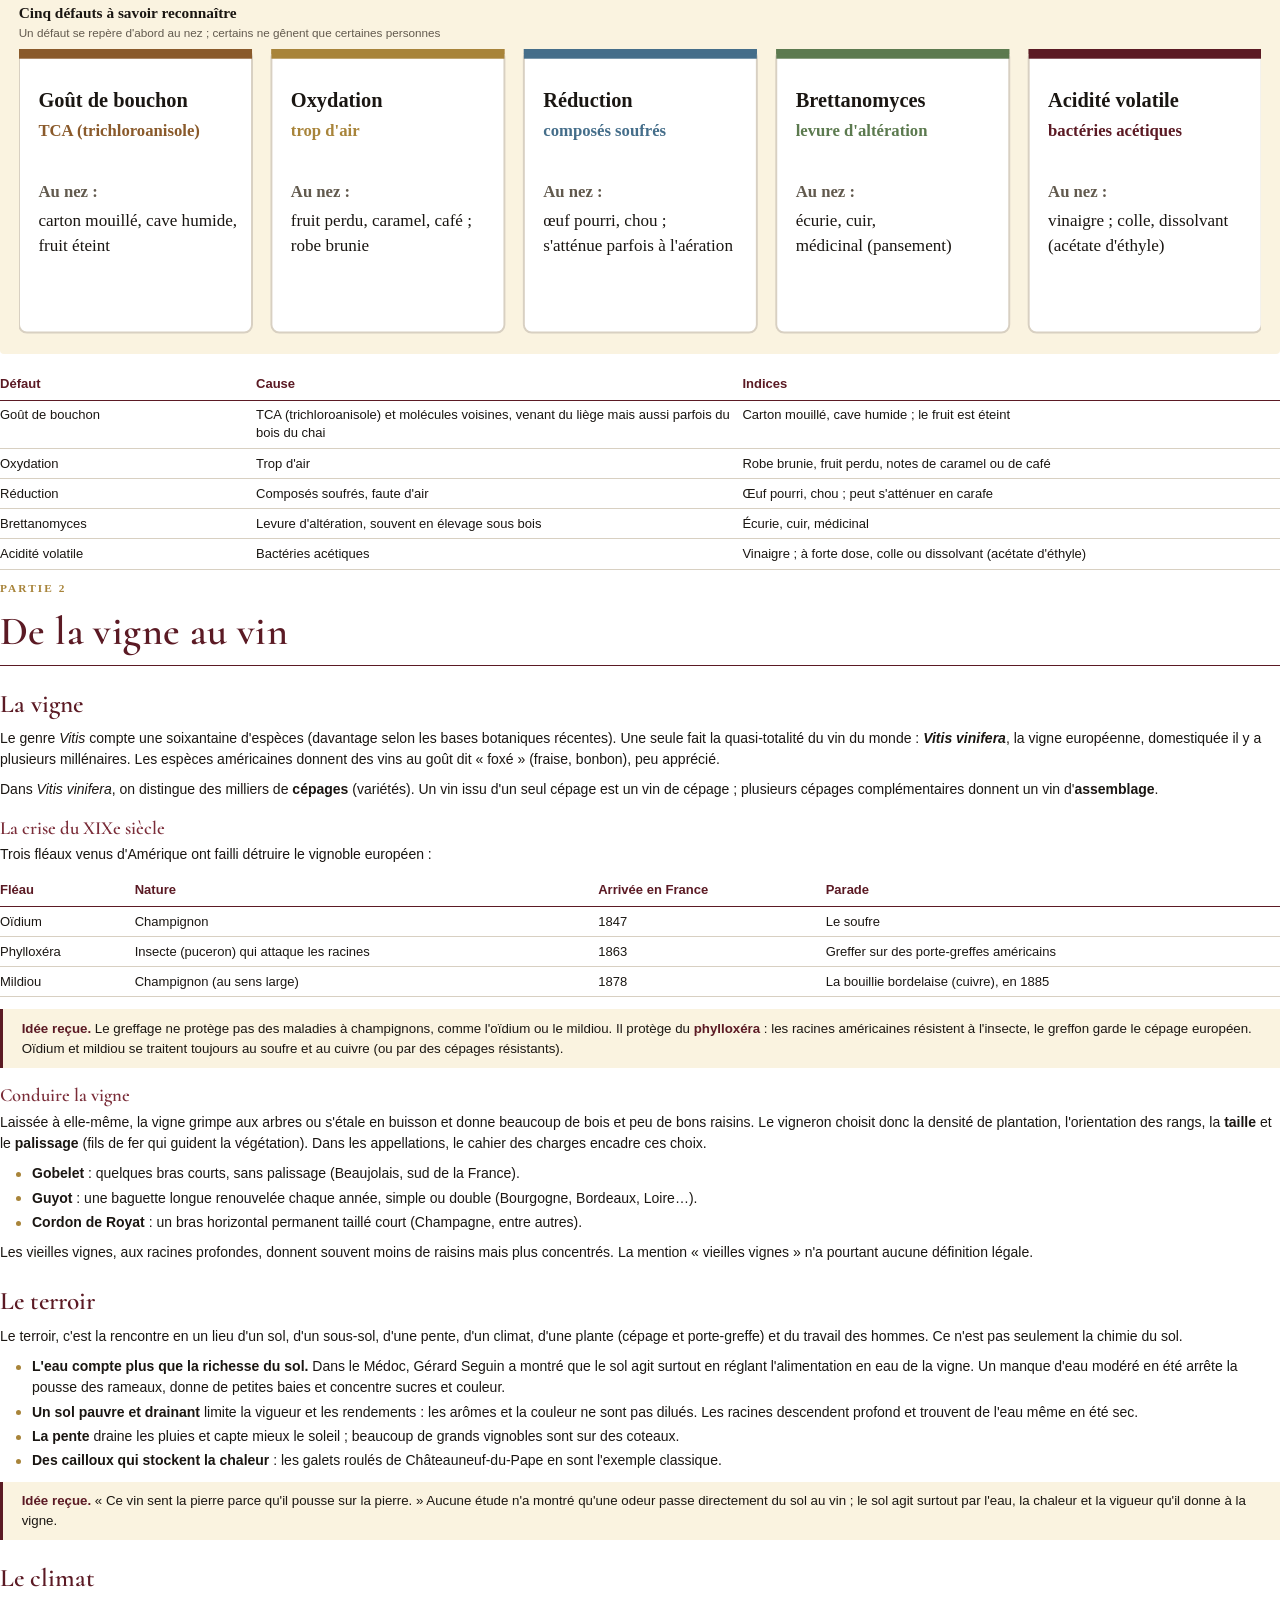
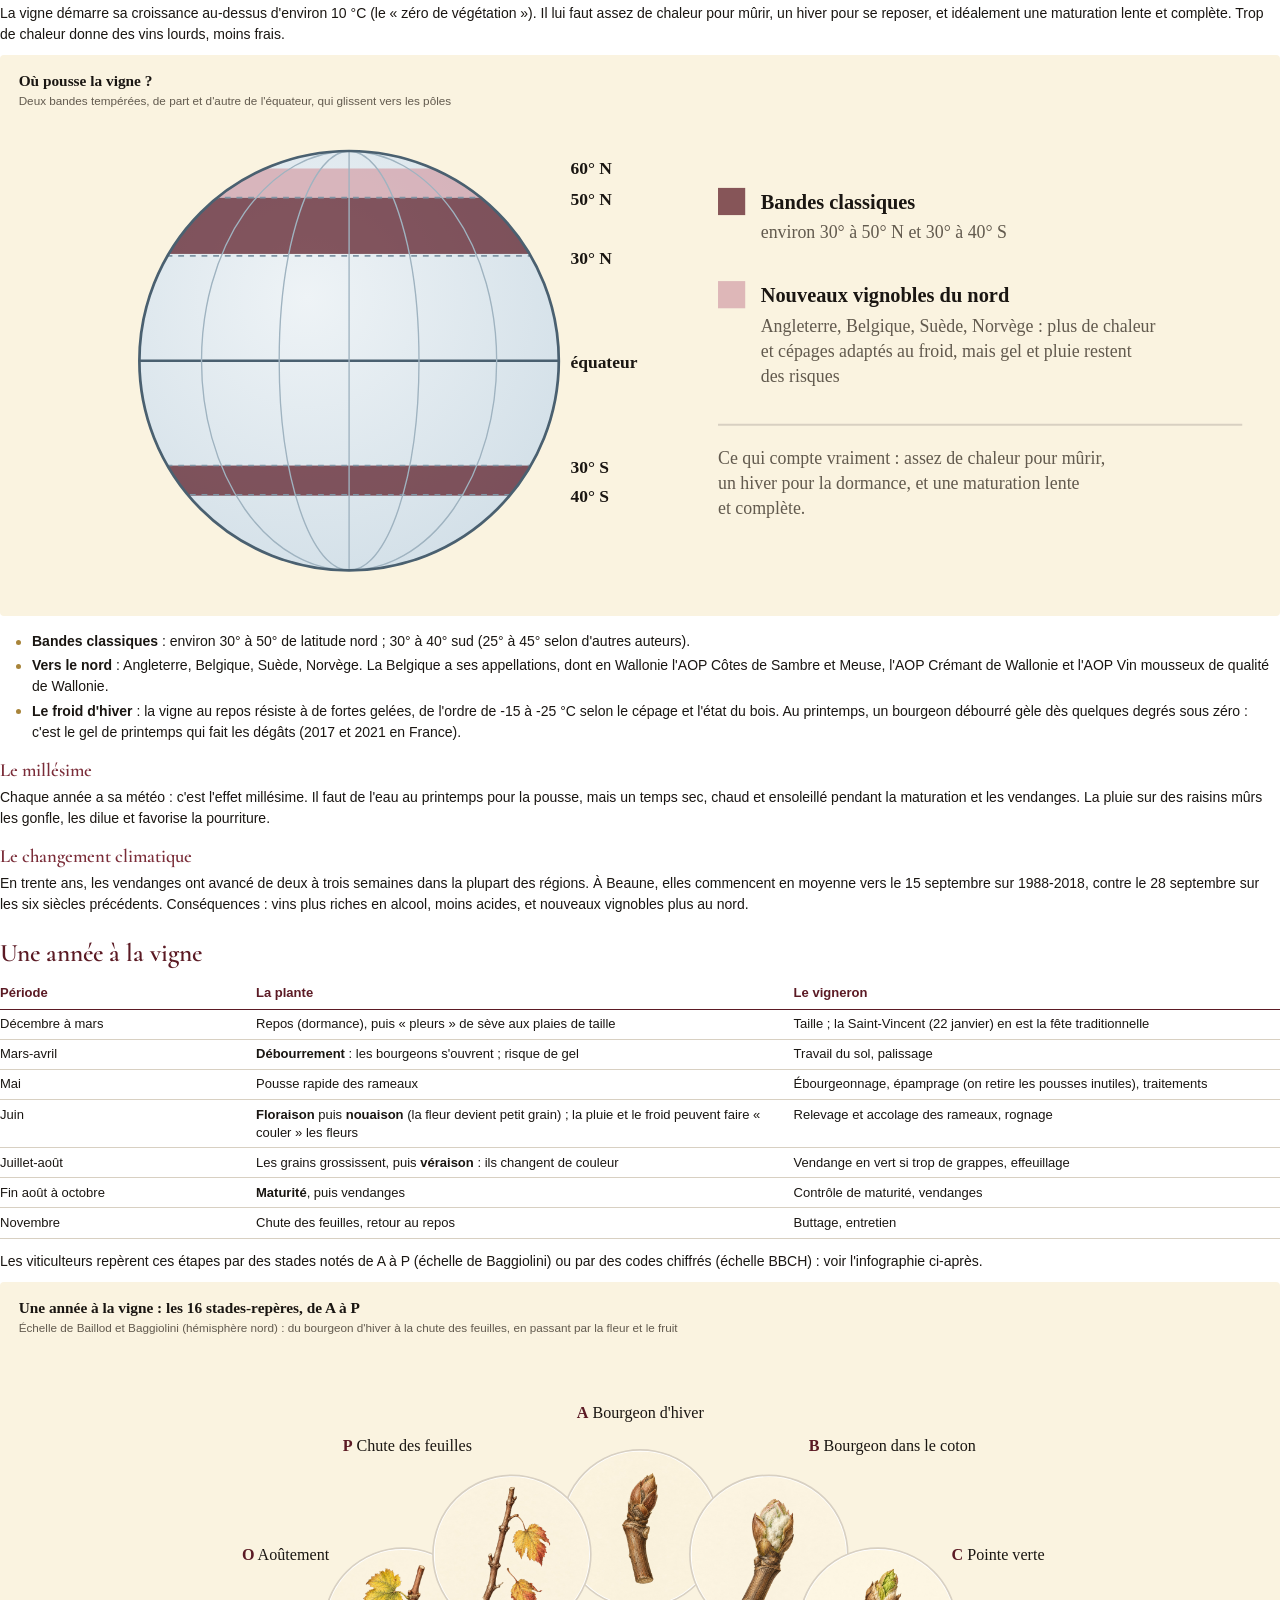
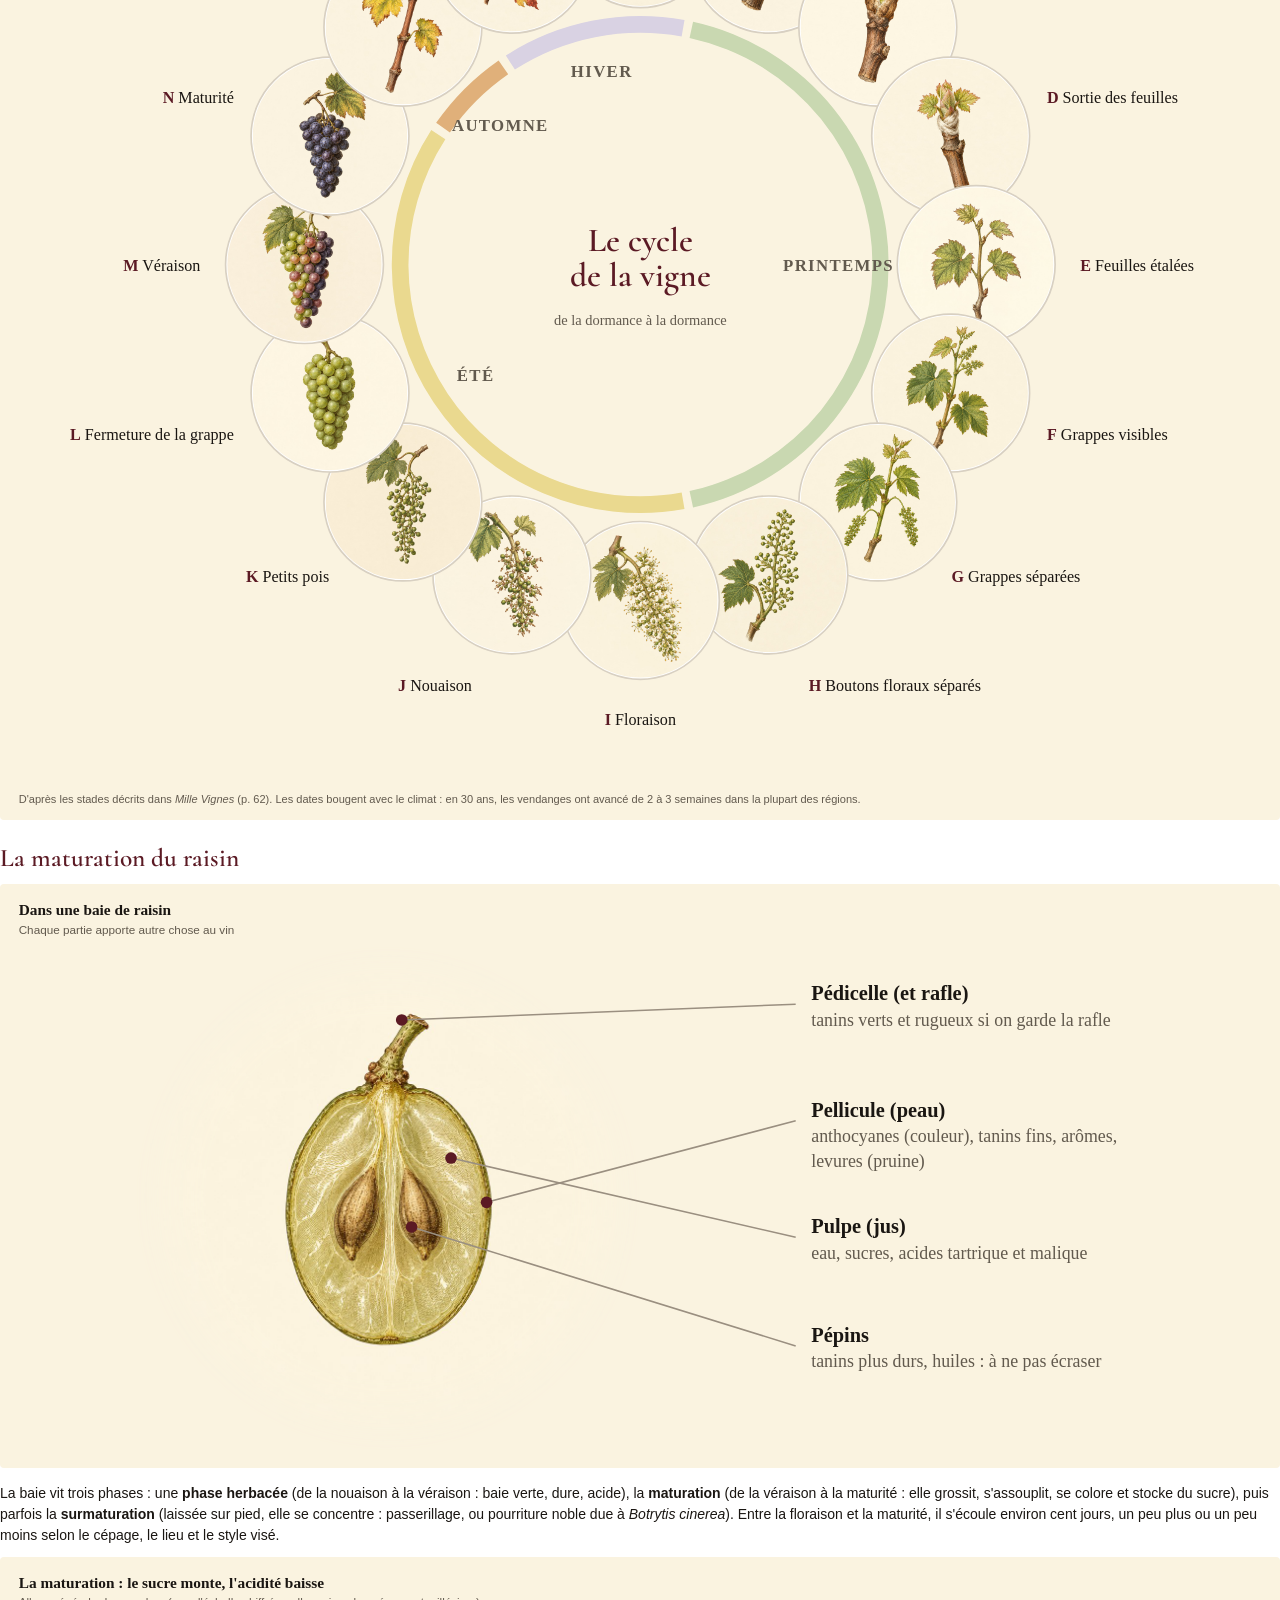
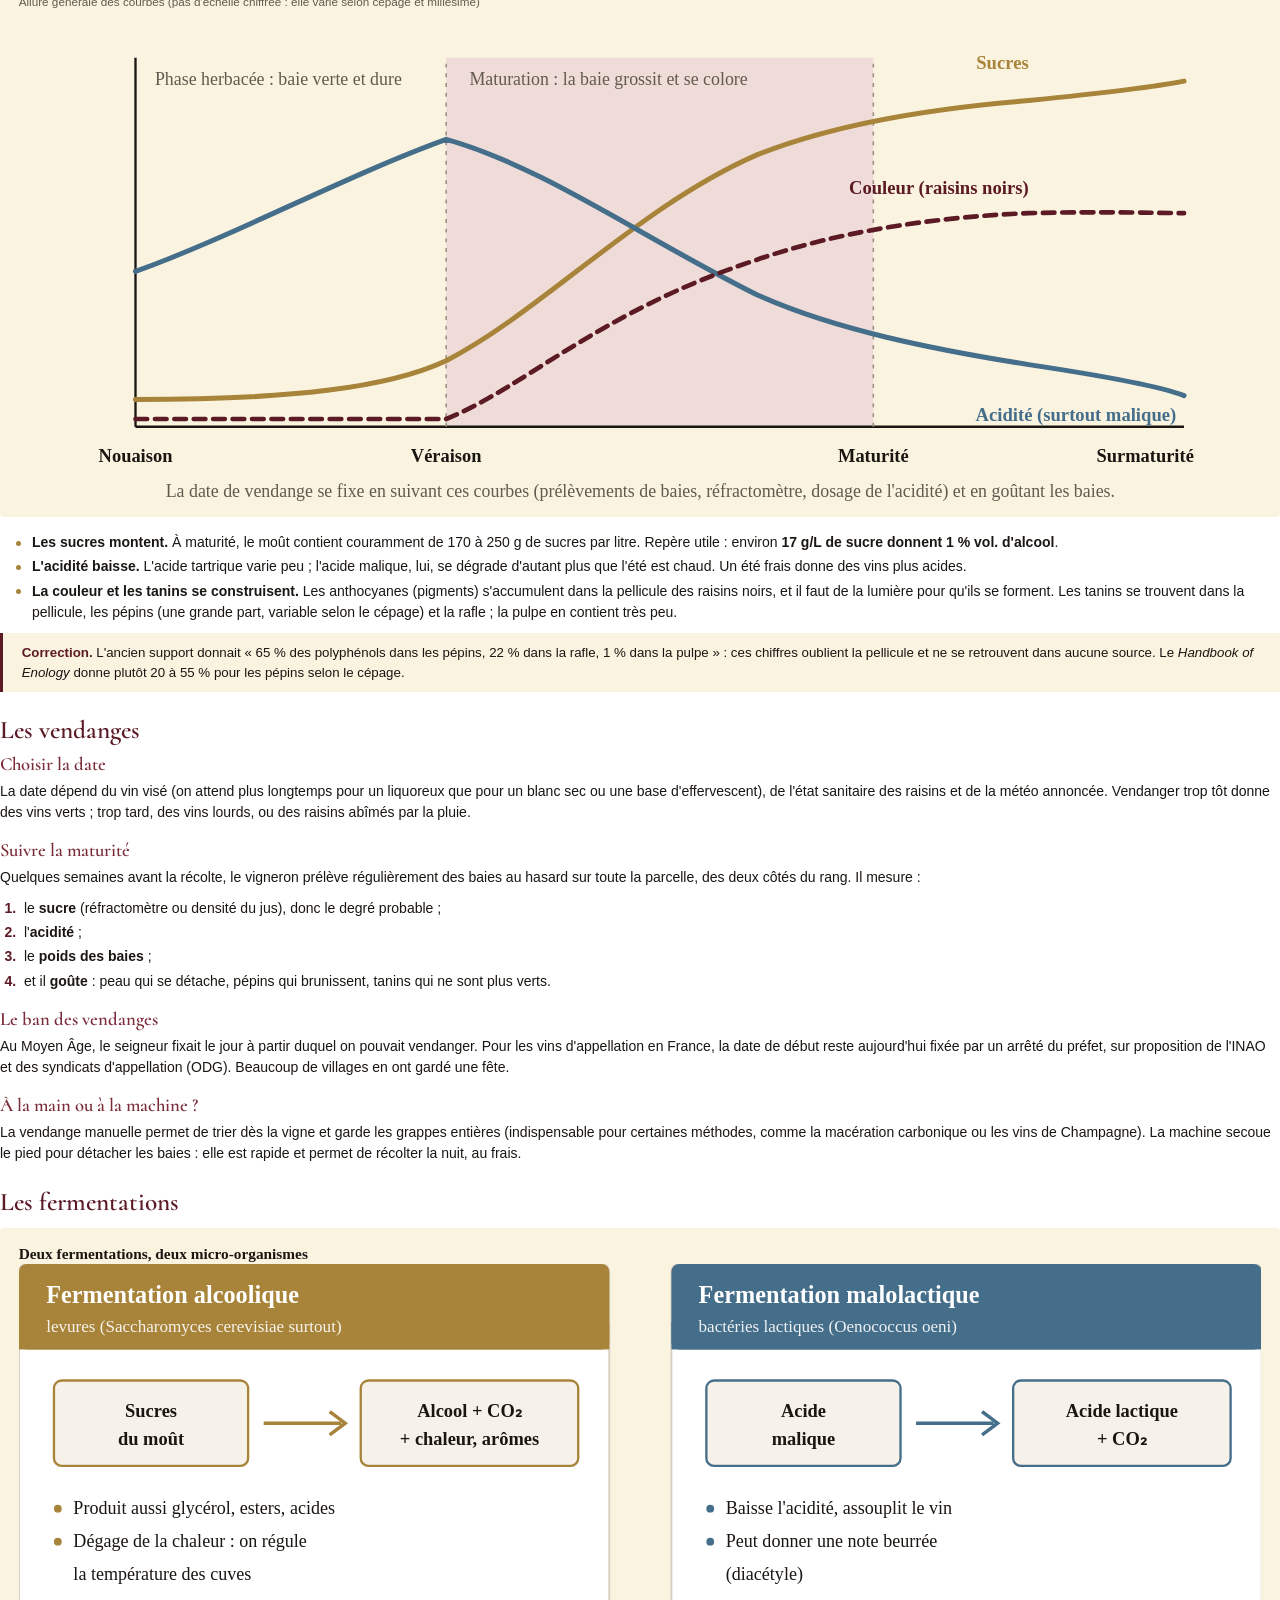
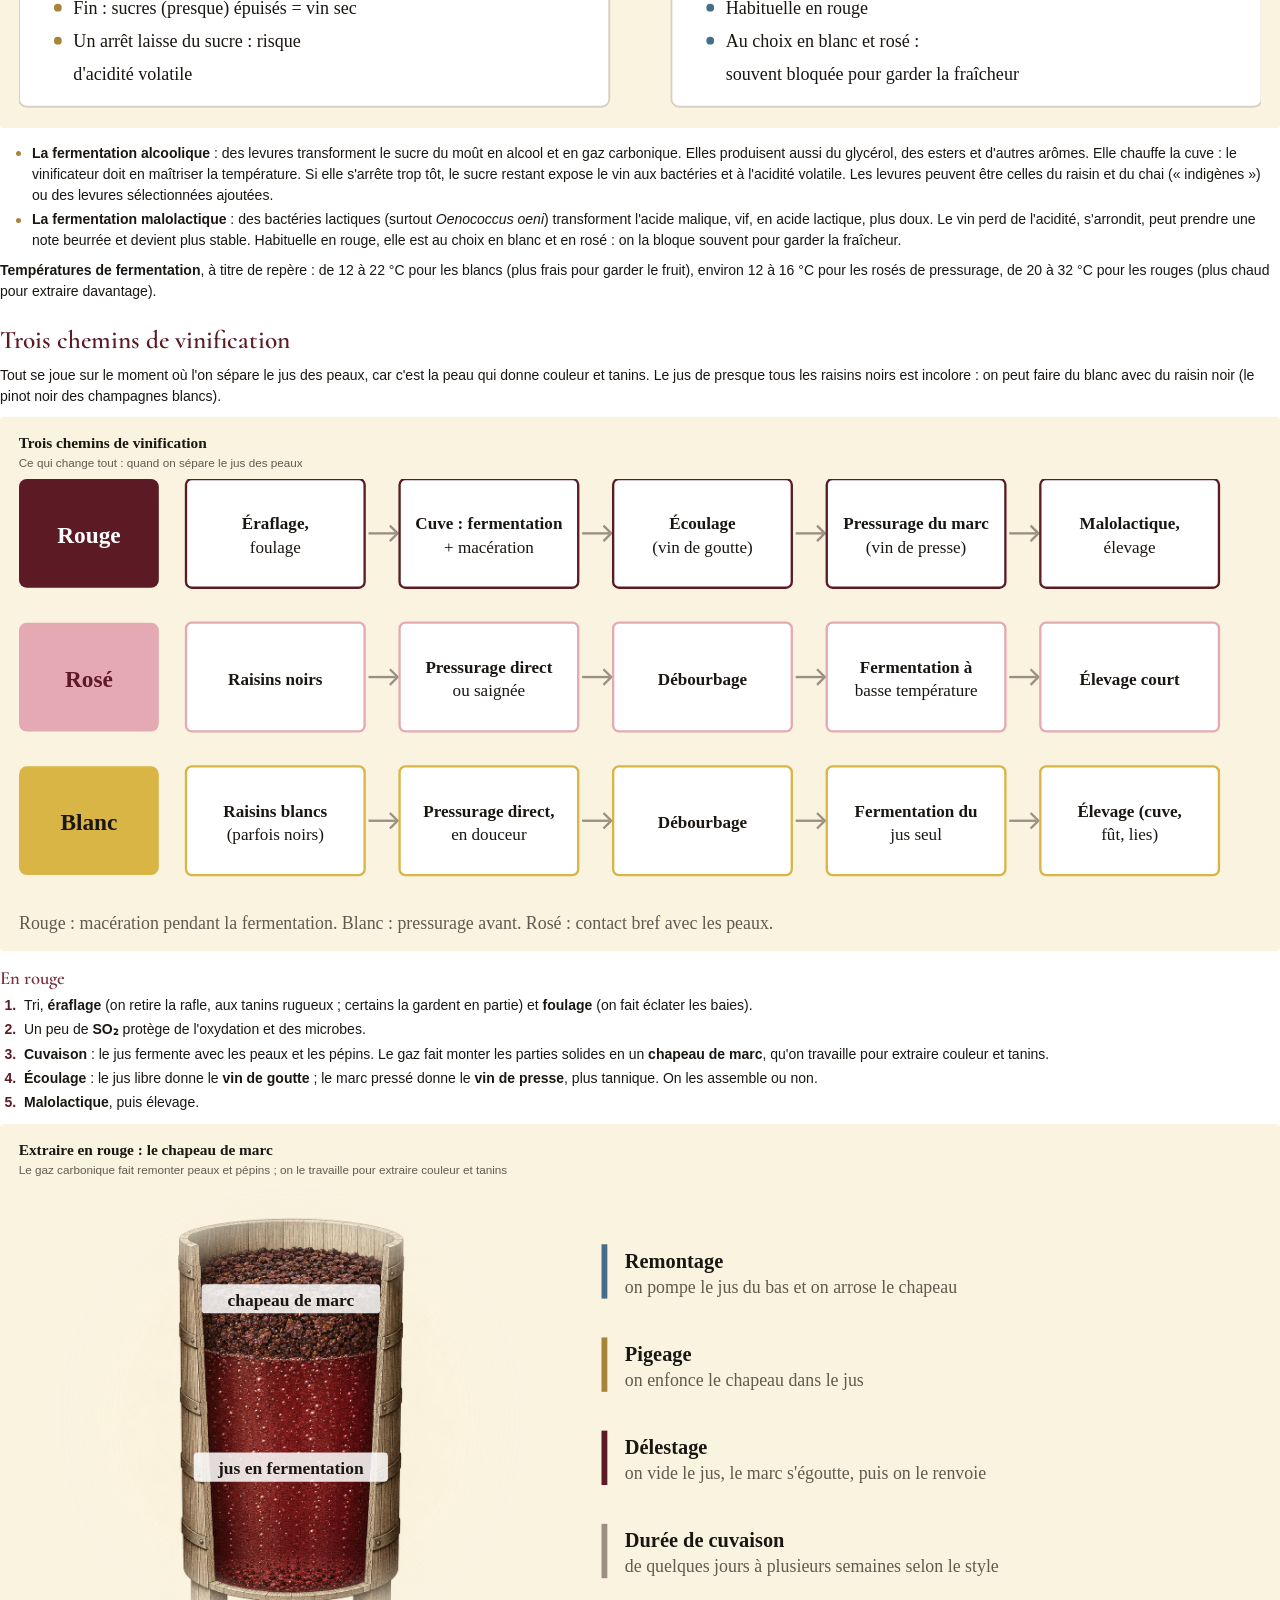
==== commit eaaa7727: "Support : couverture avec le verre INAO, langue plus sobre Co-Authored-By: Claude Fable 5.1 <noreply" ====
--- a/supports/initiation-oenologie/support.html
+++ b/supports/initiation-oenologie/support.html
@@ -194,8 +194,7 @@
 <p class="sub">La « carte de la langue » des anciens manuels est une idée fausse</p>
 <svg viewBox="0 0 640 240" xmlns="http://www.w3.org/2000/svg">
   <image href="img/langue.jpg" x="40" y="0" width="230" height="230"/>
-  <polygon id="tongue" points="130,60 184,52 204,100 192,190 155,215 118,190 106,100" fill="none" stroke="none"/>
-  <g id="dots"></g>
+  <g id="dots"><circle cx="188.9" cy="69.2" r="3" fill="#c9a23c" stroke="#fff" stroke-width=".8"/><circle cx="181.7" cy="83.1" r="3" fill="#456e8a" stroke="#fff" stroke-width=".8"/><circle cx="146.0" cy="69.4" r="3" fill="#5c7a4f" stroke="#fff" stroke-width=".8"/><circle cx="160.8" cy="129.6" r="3" fill="#5b1a24" stroke="#fff" stroke-width=".8"/><circle cx="155.9" cy="159.7" r="3" fill="#8a5a2b" stroke="#fff" stroke-width=".8"/><circle cx="137.7" cy="134.5" r="3" fill="#c9a23c" stroke="#fff" stroke-width=".8"/><circle cx="150.5" cy="149.8" r="3" fill="#456e8a" stroke="#fff" stroke-width=".8"/><circle cx="159.3" cy="93.0" r="3" fill="#5c7a4f" stroke="#fff" stroke-width=".8"/><circle cx="161.5" cy="55.9" r="3" fill="#5b1a24" stroke="#fff" stroke-width=".8"/><circle cx="164.4" cy="159.5" r="3" fill="#8a5a2b" stroke="#fff" stroke-width=".8"/><circle cx="151.4" cy="134.8" r="3" fill="#c9a23c" stroke="#fff" stroke-width=".8"/><circle cx="140.2" cy="164.0" r="3" fill="#456e8a" stroke="#fff" stroke-width=".8"/><circle cx="177.7" cy="139.9" r="3" fill="#5c7a4f" stroke="#fff" stroke-width=".8"/><circle cx="147.8" cy="94.3" r="3" fill="#5b1a24" stroke="#fff" stroke-width=".8"/><circle cx="173.2" cy="116.3" r="3" fill="#8a5a2b" stroke="#fff" stroke-width=".8"/><circle cx="186.7" cy="109.8" r="3" fill="#c9a23c" stroke="#fff" stroke-width=".8"/><circle cx="160.4" cy="145.5" r="3" fill="#456e8a" stroke="#fff" stroke-width=".8"/><circle cx="166.7" cy="136.8" r="3" fill="#5c7a4f" stroke="#fff" stroke-width=".8"/><circle cx="153.0" cy="106.2" r="3" fill="#5b1a24" stroke="#fff" stroke-width=".8"/><circle cx="175.0" cy="106.9" r="3" fill="#8a5a2b" stroke="#fff" stroke-width=".8"/><circle cx="161.7" cy="172.7" r="3" fill="#c9a23c" stroke="#fff" stroke-width=".8"/><circle cx="147.4" cy="85.4" r="3" fill="#456e8a" stroke="#fff" stroke-width=".8"/><circle cx="182.2" cy="118.6" r="3" fill="#5c7a4f" stroke="#fff" stroke-width=".8"/><circle cx="175.0" cy="66.3" r="3" fill="#5b1a24" stroke="#fff" stroke-width=".8"/><circle cx="122.7" cy="105.8" r="3" fill="#8a5a2b" stroke="#fff" stroke-width=".8"/><circle cx="181.5" cy="93.0" r="3" fill="#c9a23c" stroke="#fff" stroke-width=".8"/><circle cx="172.5" cy="57.9" r="3" fill="#456e8a" stroke="#fff" stroke-width=".8"/><circle cx="167.1" cy="81.1" r="3" fill="#5c7a4f" stroke="#fff" stroke-width=".8"/><circle cx="148.5" cy="119.7" r="3" fill="#5b1a24" stroke="#fff" stroke-width=".8"/><circle cx="182.9" cy="62.9" r="3" fill="#8a5a2b" stroke="#fff" stroke-width=".8"/><circle cx="117.7" cy="71.2" r="3" fill="#c9a23c" stroke="#fff" stroke-width=".8"/><circle cx="134.8" cy="52.6" r="3" fill="#456e8a" stroke="#fff" stroke-width=".8"/><circle cx="150.1" cy="171.4" r="3" fill="#5c7a4f" stroke="#fff" stroke-width=".8"/><circle cx="177.9" cy="129.8" r="3" fill="#5b1a24" stroke="#fff" stroke-width=".8"/><circle cx="133.4" cy="151.4" r="3" fill="#8a5a2b" stroke="#fff" stroke-width=".8"/><circle cx="174.3" cy="154.3" r="3" fill="#c9a23c" stroke="#fff" stroke-width=".8"/><circle cx="164.7" cy="66.3" r="3" fill="#456e8a" stroke="#fff" stroke-width=".8"/><circle cx="155.4" cy="178.8" r="3" fill="#5c7a4f" stroke="#fff" stroke-width=".8"/><circle cx="132.8" cy="142.4" r="3" fill="#5b1a24" stroke="#fff" stroke-width=".8"/><circle cx="146.5" cy="158.1" r="3" fill="#8a5a2b" stroke="#fff" stroke-width=".8"/><circle cx="144.9" cy="53.2" r="3" fill="#c9a23c" stroke="#fff" stroke-width=".8"/><circle cx="168.0" cy="50.3" r="3" fill="#456e8a" stroke="#fff" stroke-width=".8"/><circle cx="133.7" cy="62.0" r="3" fill="#5c7a4f" stroke="#fff" stroke-width=".8"/><circle cx="184.2" cy="101.1" r="3" fill="#5b1a24" stroke="#fff" stroke-width=".8"/><circle cx="146.7" cy="142.2" r="3" fill="#8a5a2b" stroke="#fff" stroke-width=".8"/><circle cx="179.7" cy="73.9" r="3" fill="#c9a23c" stroke="#fff" stroke-width=".8"/><circle cx="142.4" cy="102.4" r="3" fill="#456e8a" stroke="#fff" stroke-width=".8"/><circle cx="171.2" cy="165.3" r="3" fill="#5c7a4f" stroke="#fff" stroke-width=".8"/><circle cx="128.9" cy="131.6" r="3" fill="#5b1a24" stroke="#fff" stroke-width=".8"/><circle cx="170.5" cy="145.1" r="3" fill="#8a5a2b" stroke="#fff" stroke-width=".8"/><circle cx="152.8" cy="63.8" r="3" fill="#c9a23c" stroke="#fff" stroke-width=".8"/><circle cx="142.4" cy="61.5" r="3" fill="#456e8a" stroke="#fff" stroke-width=".8"/><circle cx="173.0" cy="88.3" r="3" fill="#5c7a4f" stroke="#fff" stroke-width=".8"/><circle cx="156.8" cy="114.1" r="3" fill="#5b1a24" stroke="#fff" stroke-width=".8"/><circle cx="150.3" cy="77.0" r="3" fill="#8a5a2b" stroke="#fff" stroke-width=".8"/><circle cx="190.3" cy="77.7" r="3" fill="#c9a23c" stroke="#fff" stroke-width=".8"/><circle cx="145.3" cy="127.8" r="3" fill="#456e8a" stroke="#fff" stroke-width=".8"/><circle cx="161.1" cy="74.6" r="3" fill="#5c7a4f" stroke="#fff" stroke-width=".8"/><circle cx="120.0" cy="80.2" r="3" fill="#5b1a24" stroke="#fff" stroke-width=".8"/><circle cx="141.7" cy="149.4" r="3" fill="#8a5a2b" stroke="#fff" stroke-width=".8"/></g>
   <text x="155" y="238" text-anchor="middle" class="tk" style="font-size:9.5px">Chaque zone perçoit les cinq saveurs</text>
   <g transform="translate(300 28)">
     <g><circle cx="7" cy="0" r="6" fill="#c9a23c"/><text x="22" y="4" class="tn">Sucré</text><text x="22" y="17" class="tx">sucres résiduels ; l'alcool et le glycérol arrondissent</text></g>
@@ -206,23 +205,7 @@
     <text x="0" y="200" class="tx" style="font-style:italic">Astringence, chaleur, piquant du gaz : des sensations tactiles, pas des saveurs.</text>
   </g>
 </svg>
-<script>
-(function(){
-  var cols=['#c9a23c','#456e8a','#5c7a4f','#5b1a24','#8a5a2b'], g=document.getElementById('dots');
-  var seed=7; function rnd(){seed=(seed*9301+49297)%233280;return seed/233280;}
-  var tongue=document.getElementById('tongue'), n=0, tries=0, placed=[];
-  while(n<60 && tries<4000){
-    tries++;
-    var x=100+rnd()*110, y=50+rnd()*170;
-    var p=tongue.ownerSVGElement.createSVGPoint(); p.x=x; p.y=y;
-    if(!tongue.isPointInFill(p)) continue;
-    if(placed.some(function(q){return (q[0]-x)*(q[0]-x)+(q[1]-y)*(q[1]-y)<64;})) continue;
-    var c=document.createElementNS('http://www.w3.org/2000/svg','circle');
-    c.setAttribute('cx',x.toFixed(1)); c.setAttribute('cy',y.toFixed(1)); c.setAttribute('r','3'); c.setAttribute('fill',cols[n%5]); c.setAttribute('stroke','#fff'); c.setAttribute('stroke-width','.8');
-    g.appendChild(c); placed.push([x,y]); n++;
-  }
-})();
-</script>
+
 </div>
 
 <p><strong>Le toucher.</strong> En bouche, on sent la température, la viscosité, le volume, le piquant du gaz, la chaleur de l'alcool et l'astringence des tanins (la bouche qui « sèche »). Ce sont des sensations tactiles, pas des saveurs.</p>
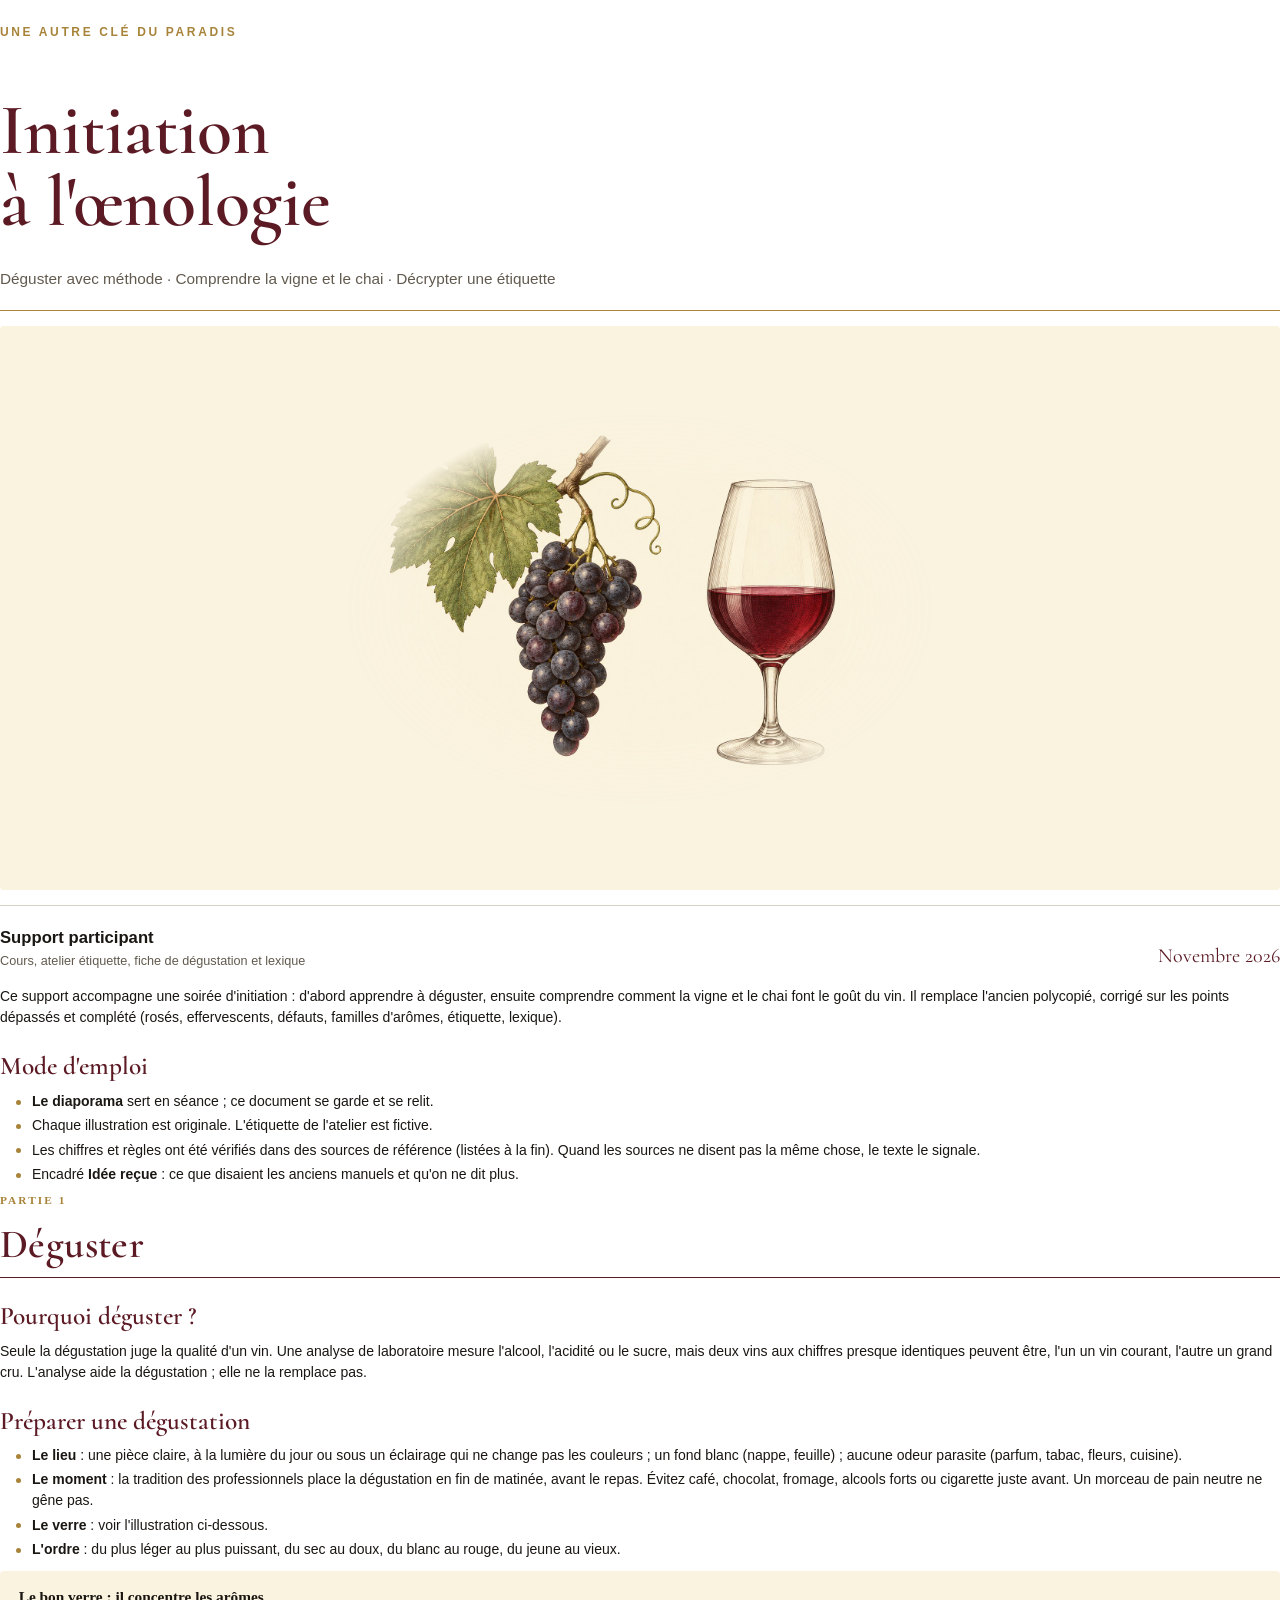
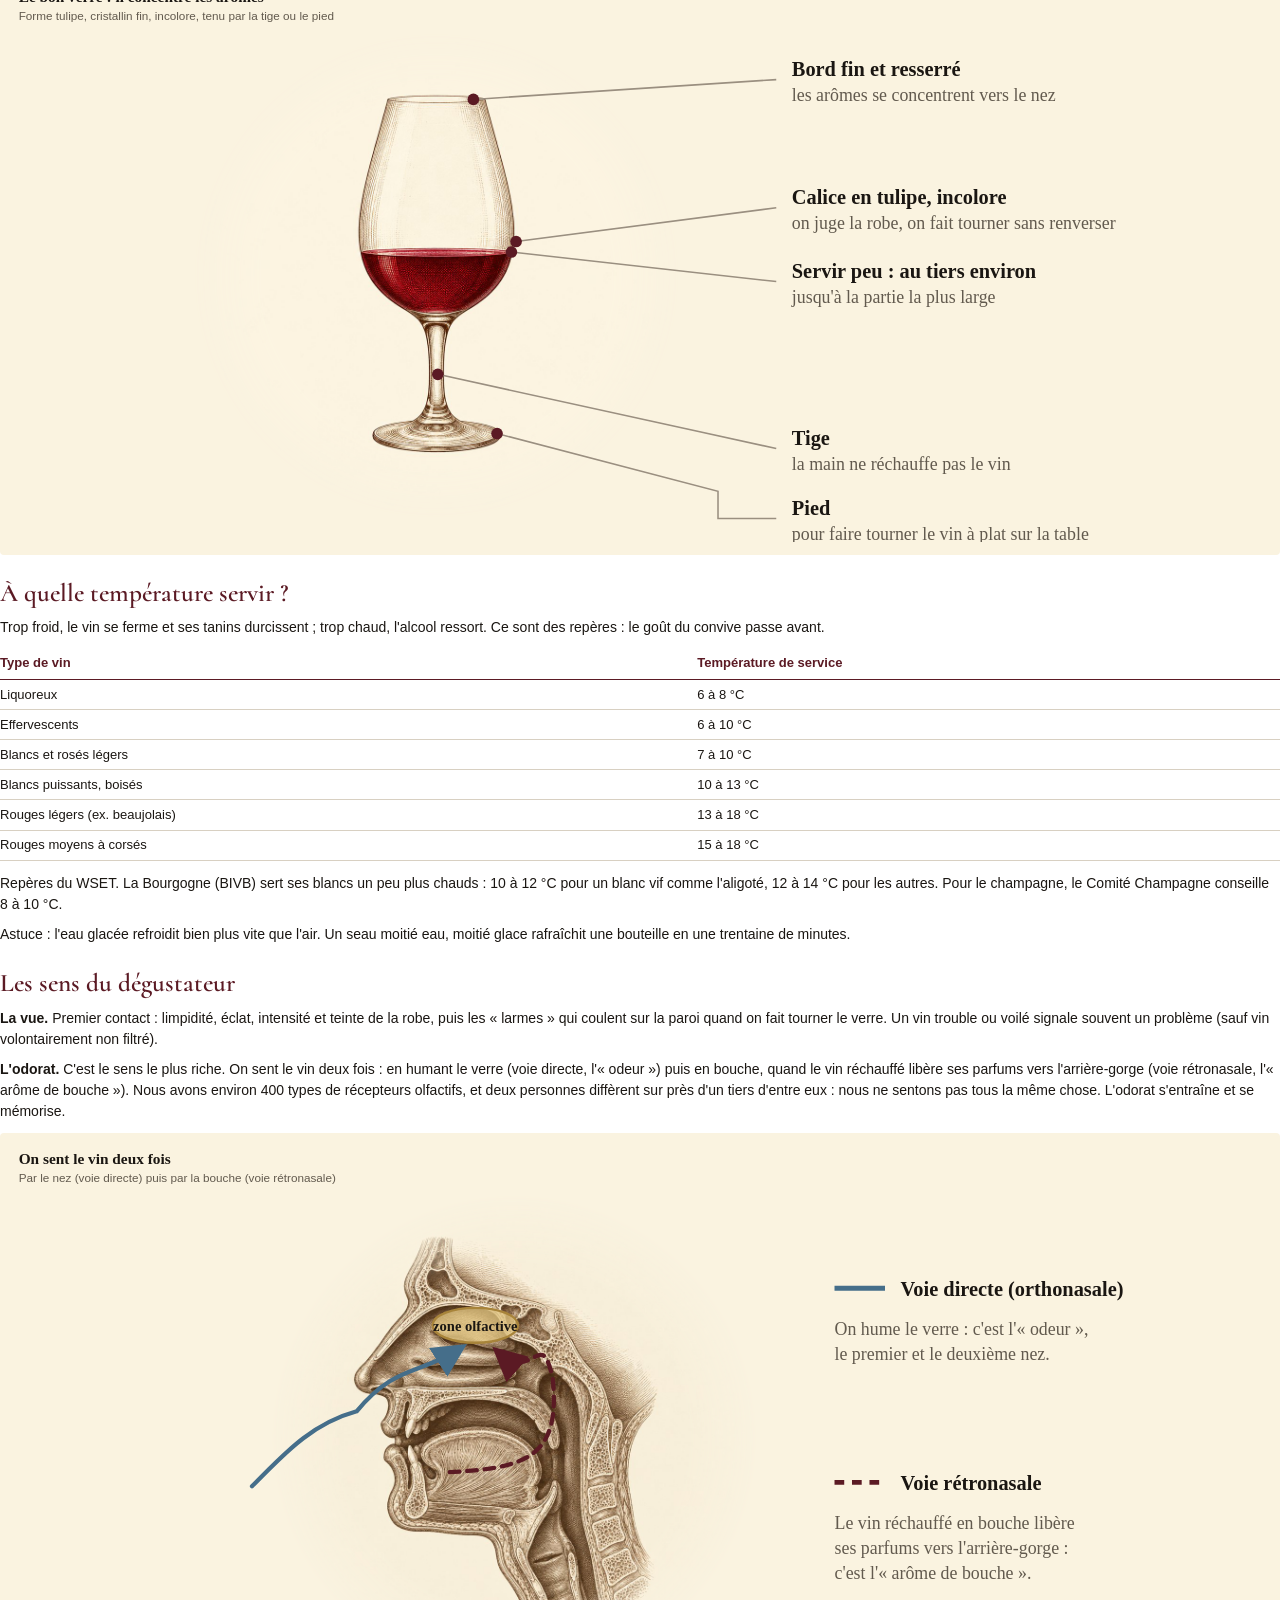
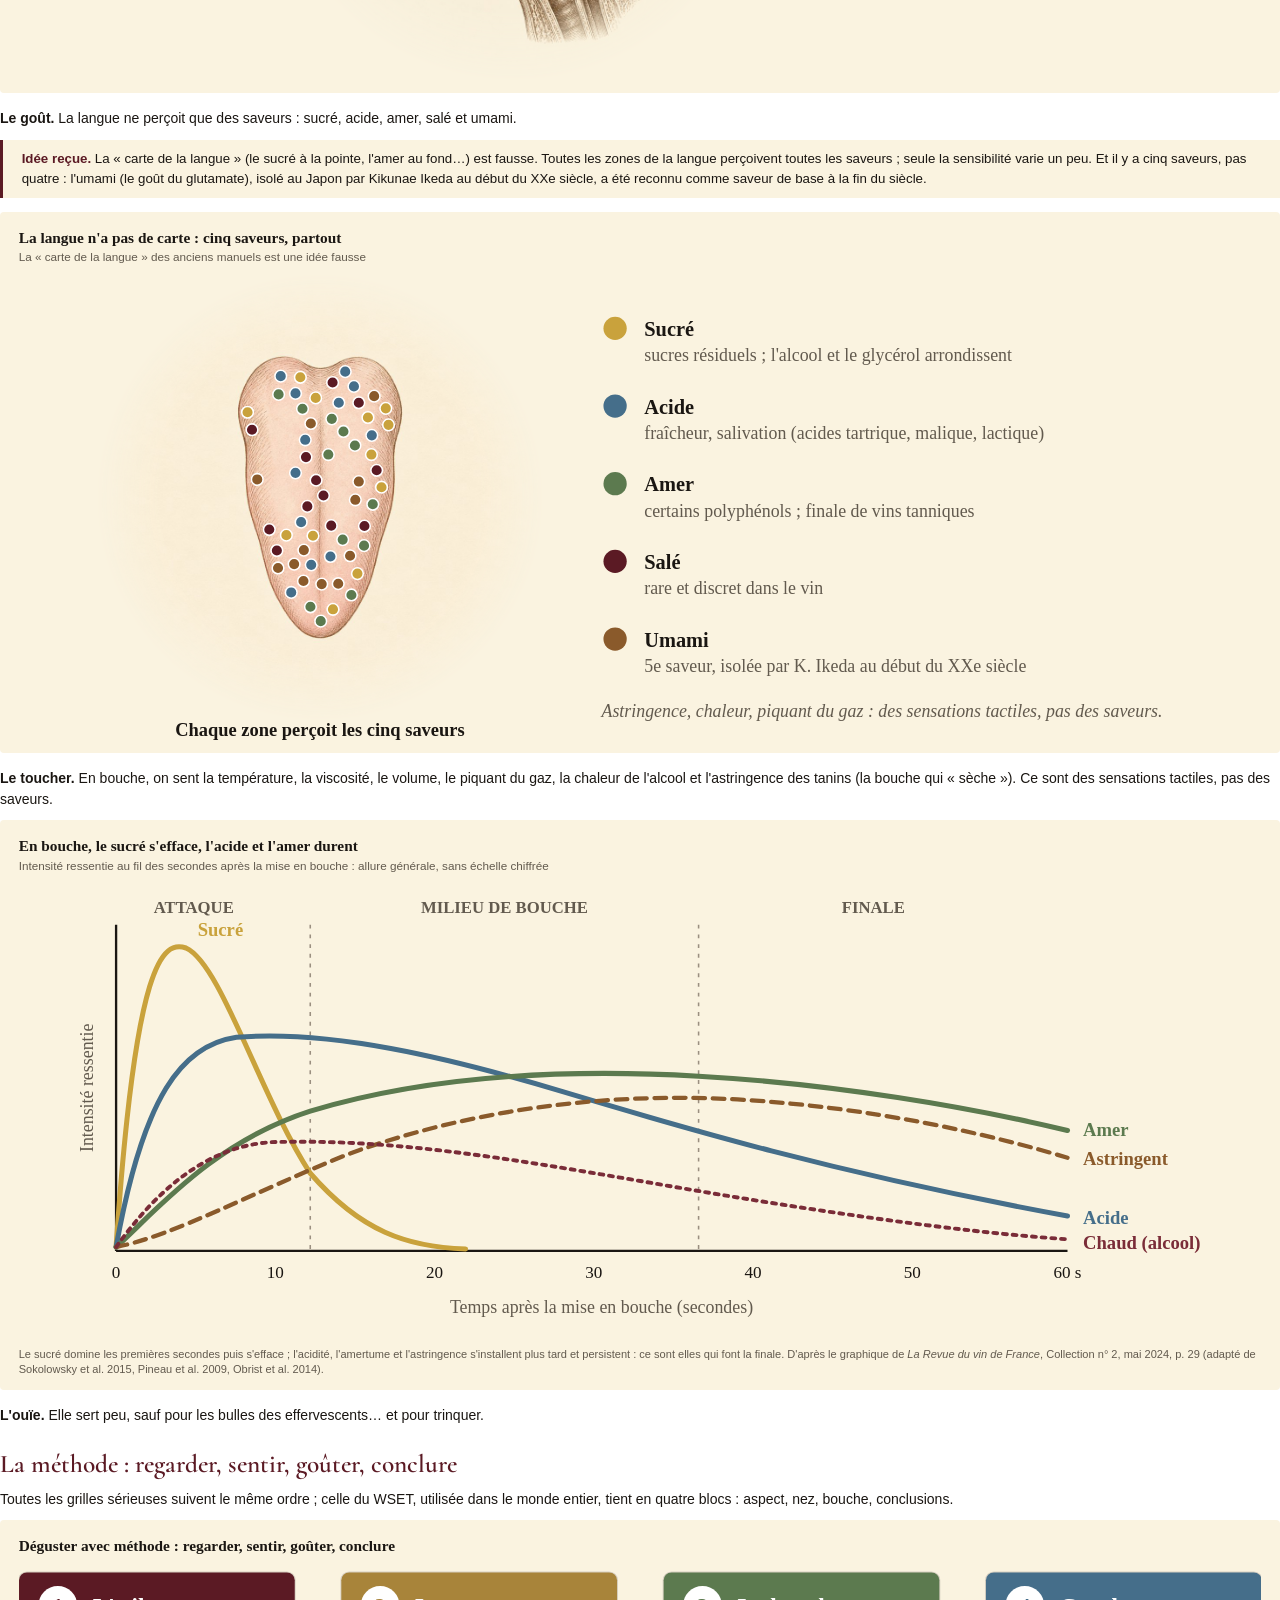
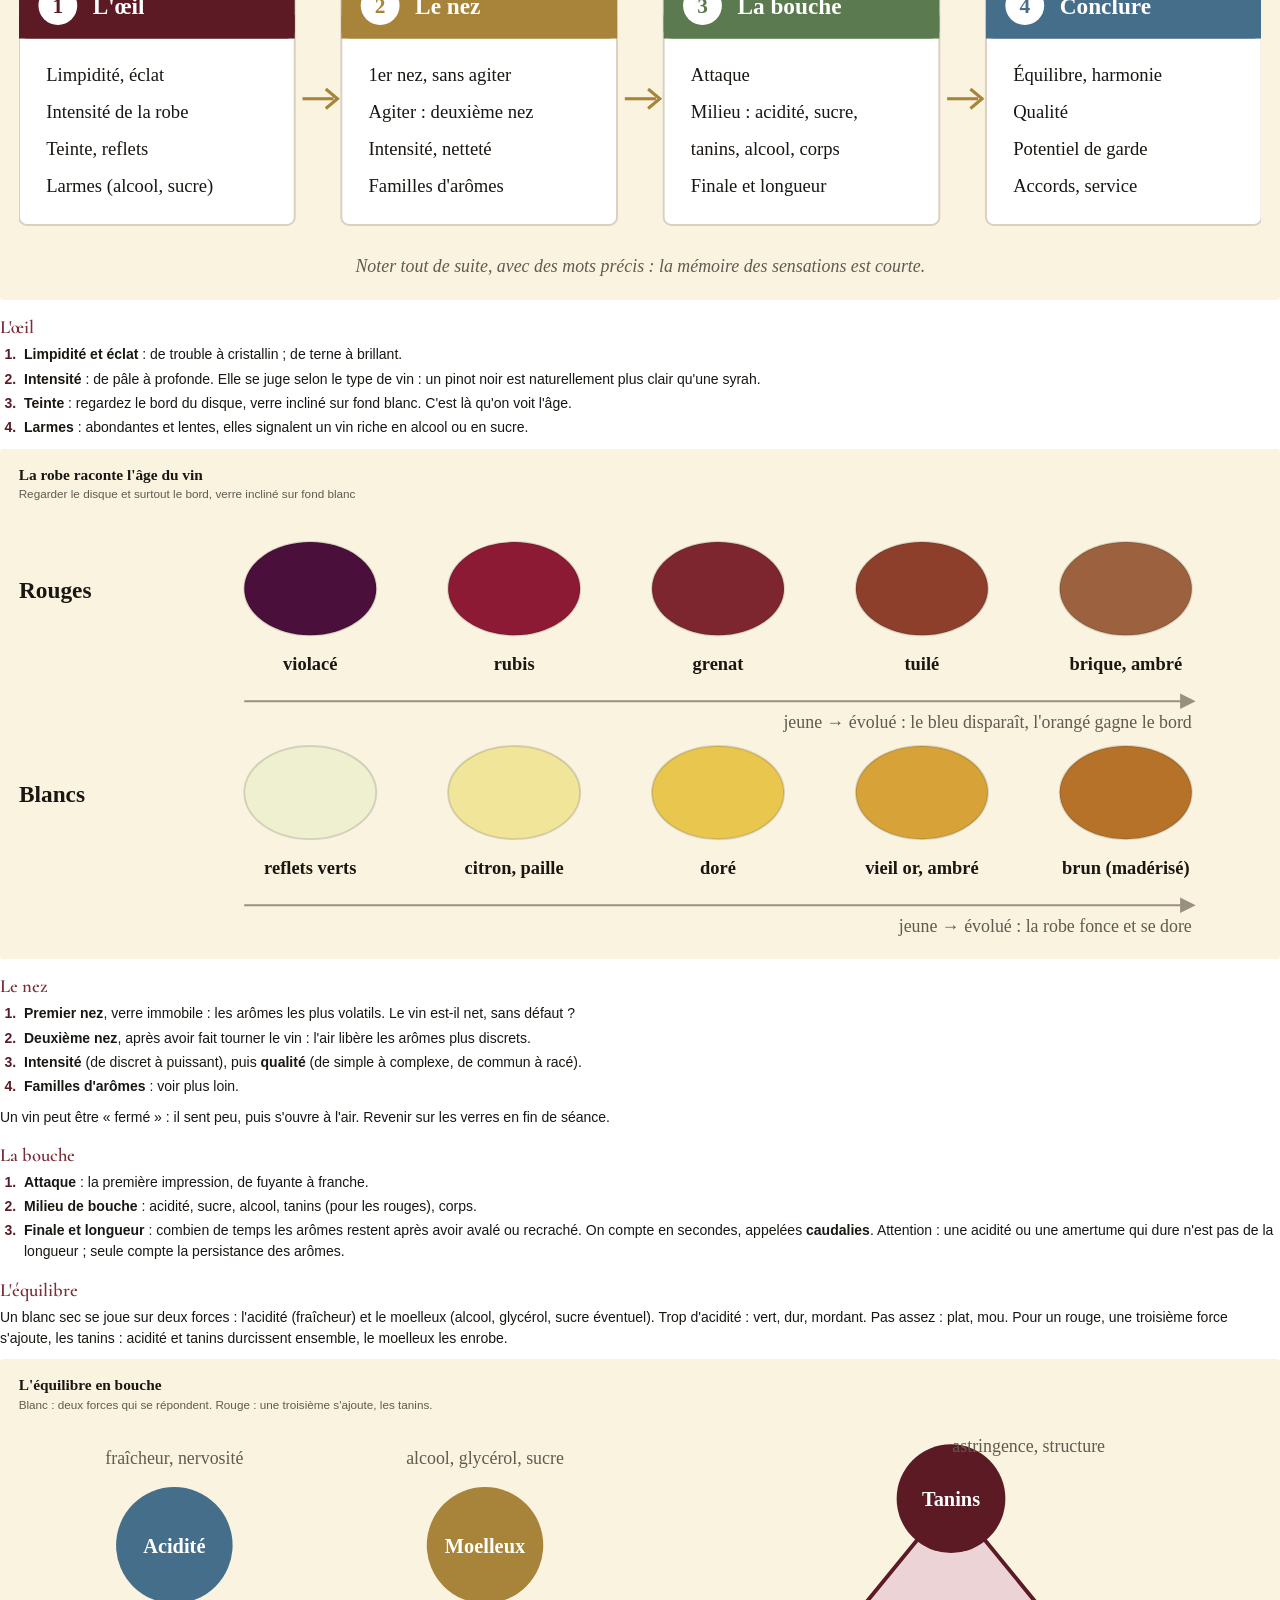
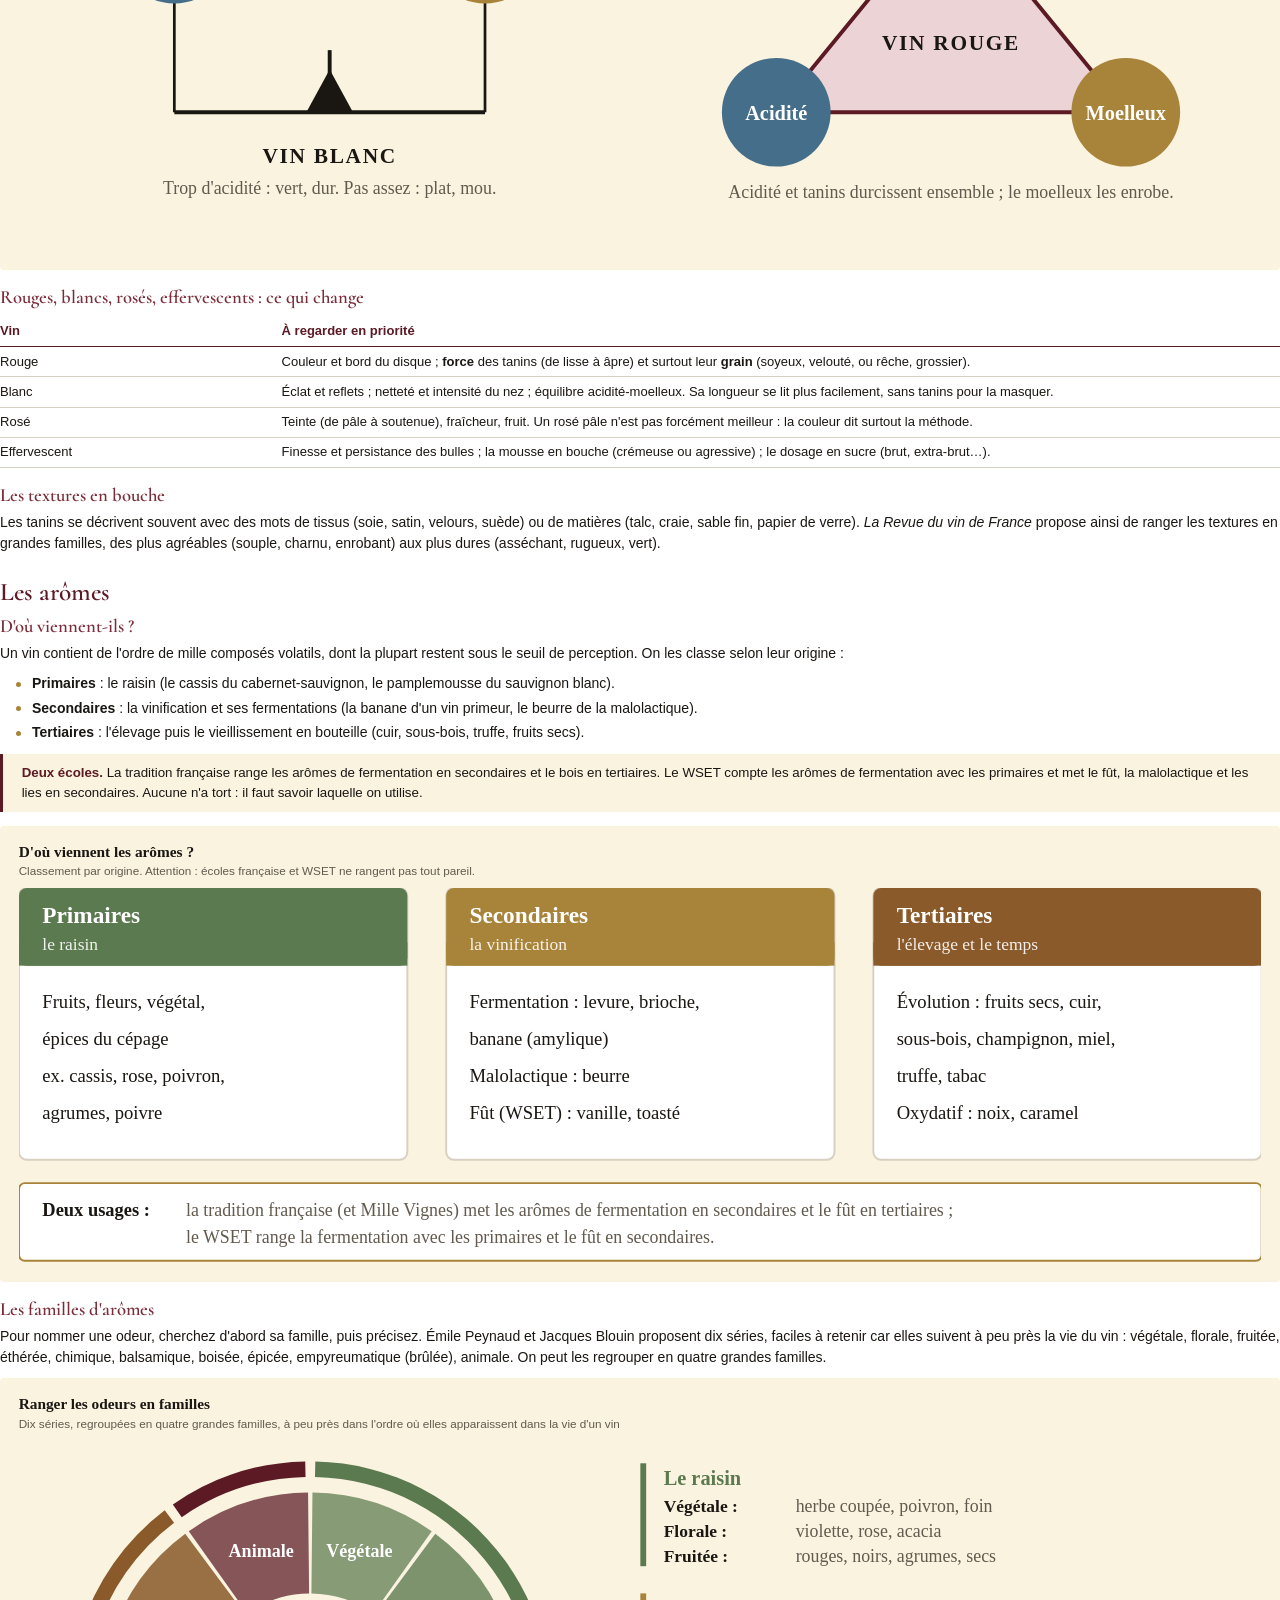
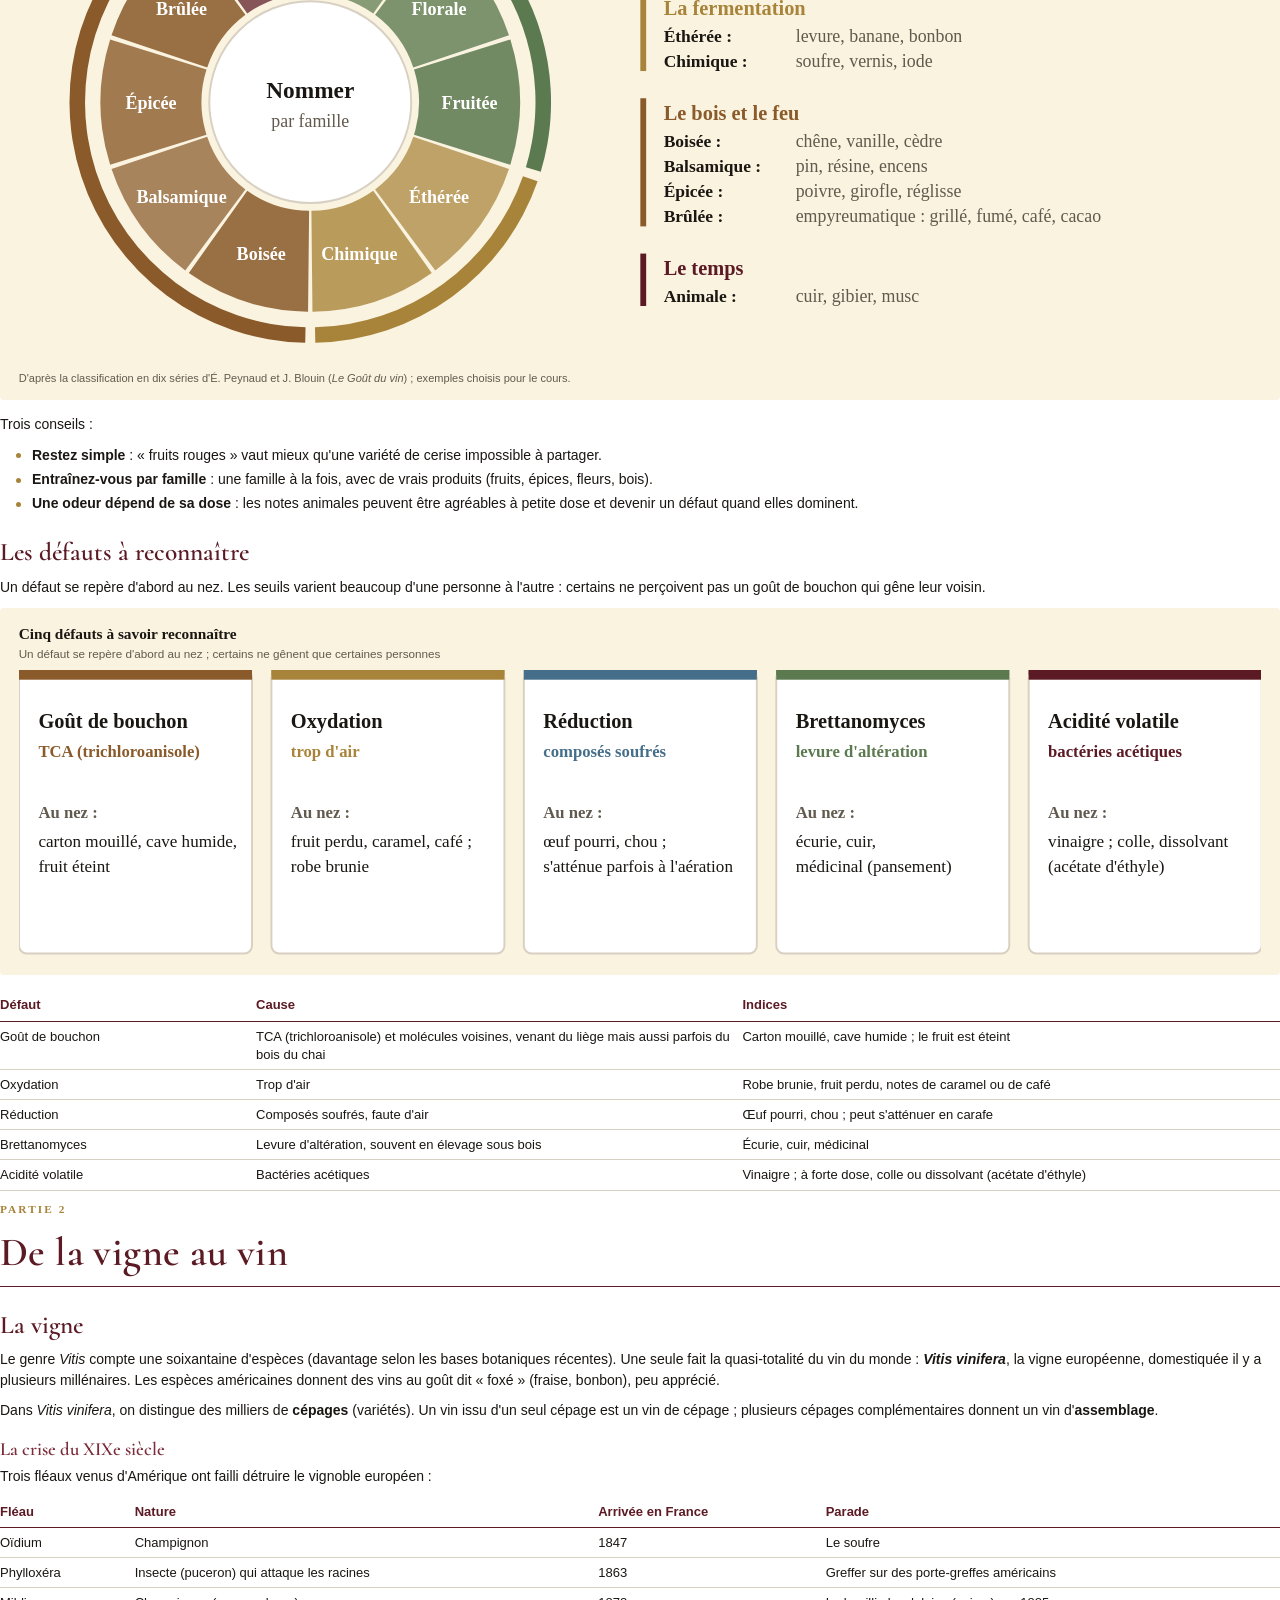
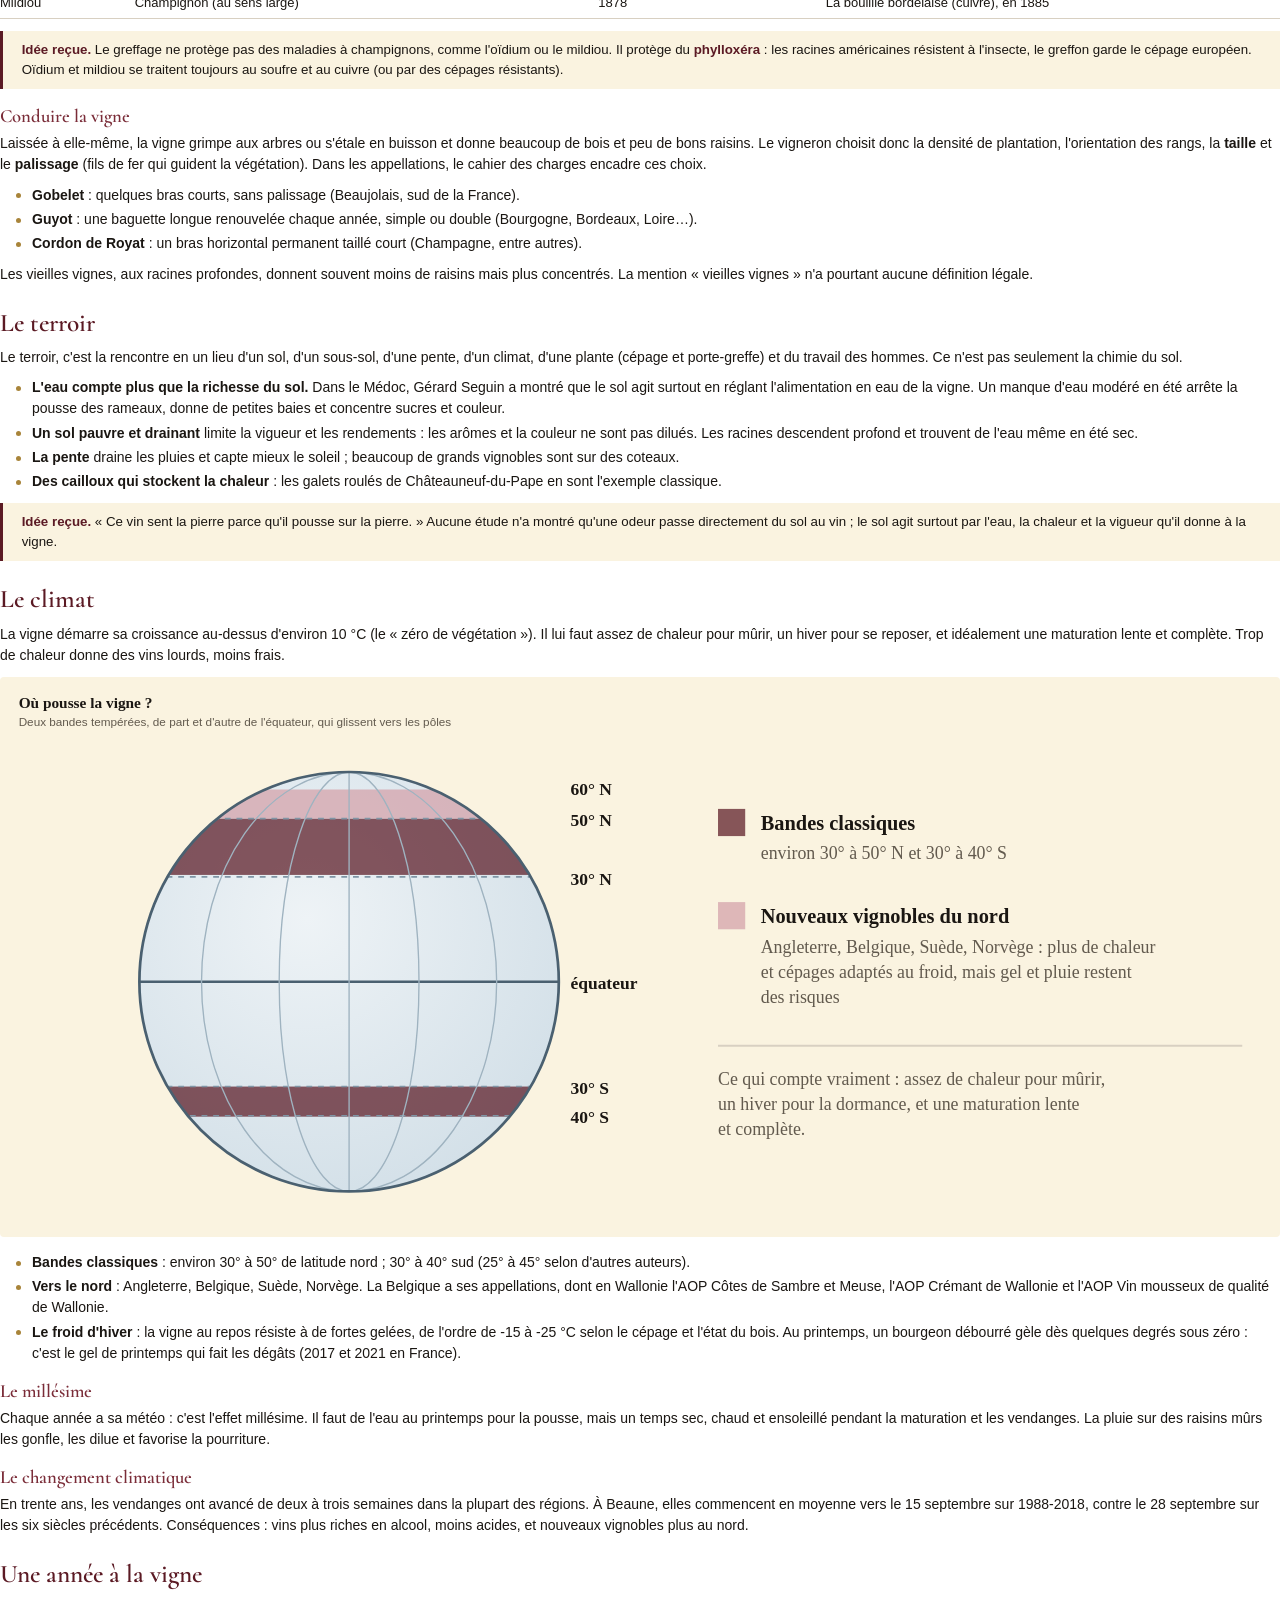
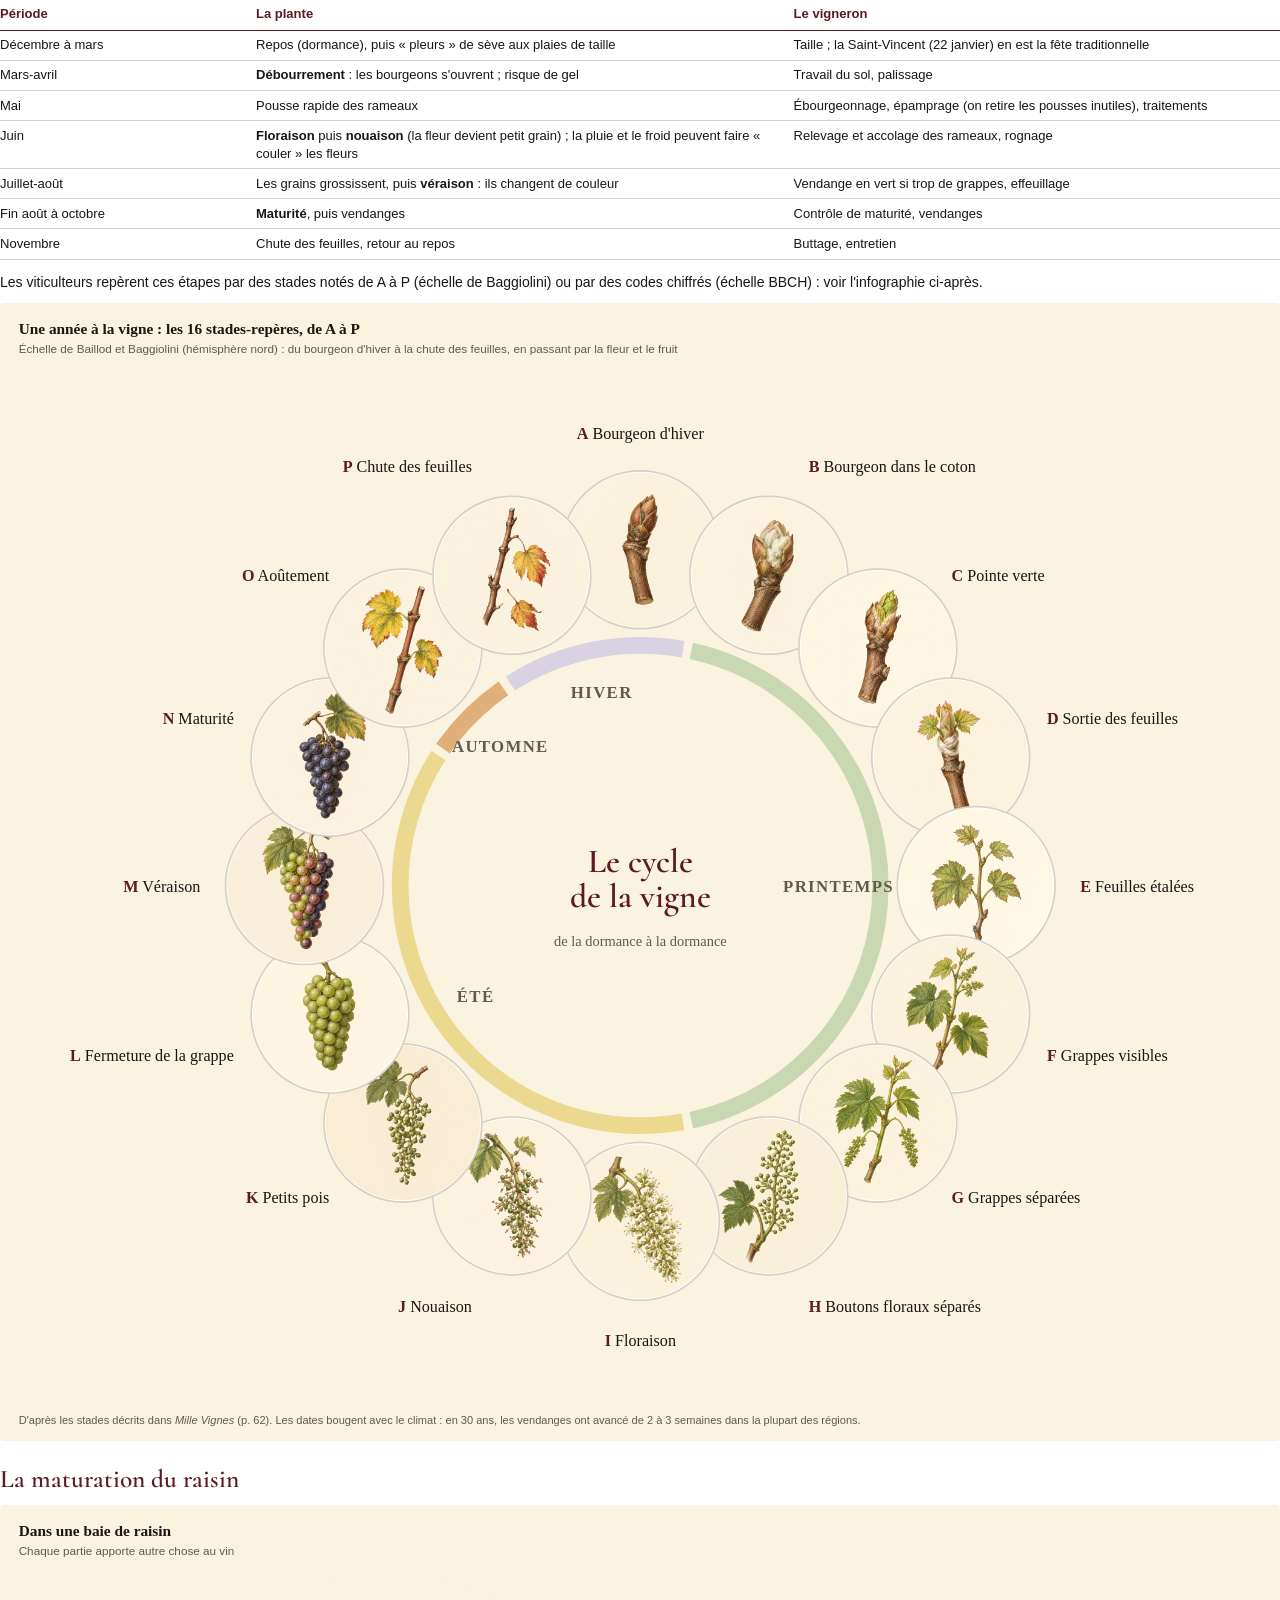
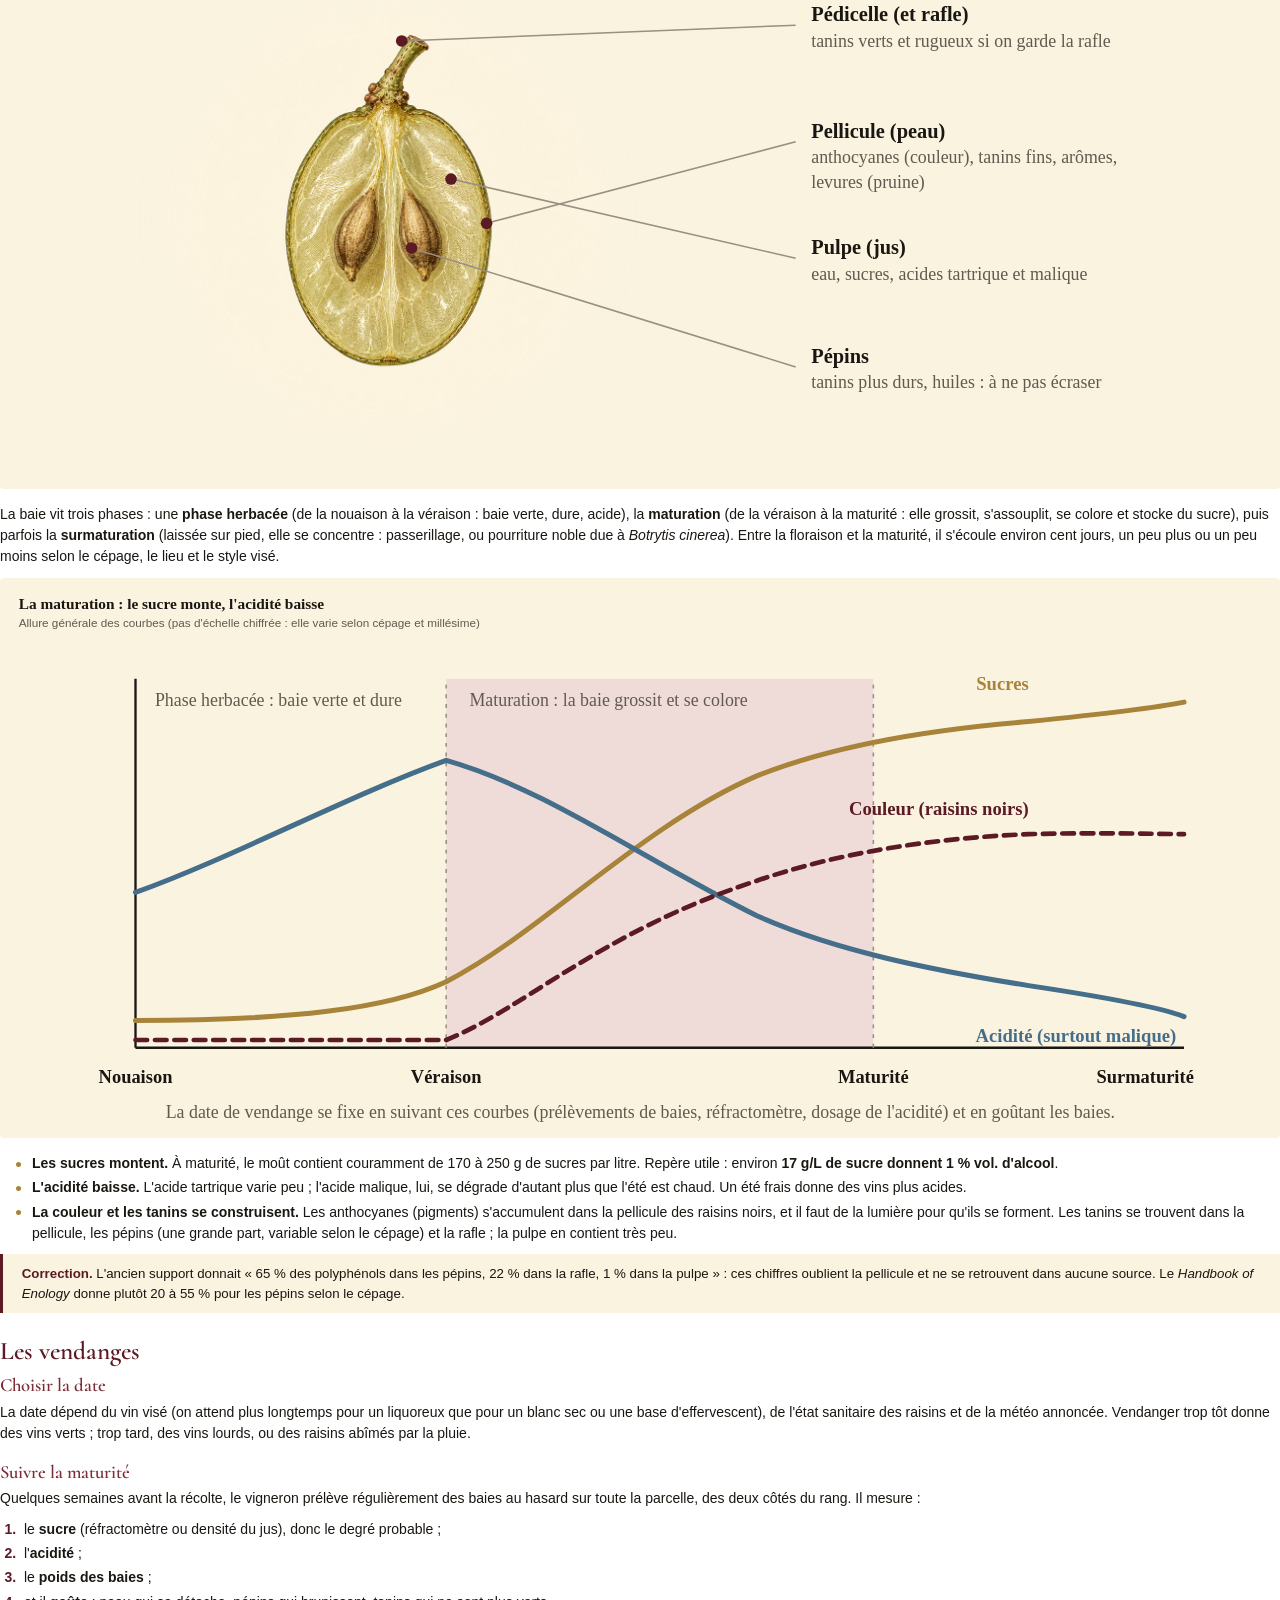
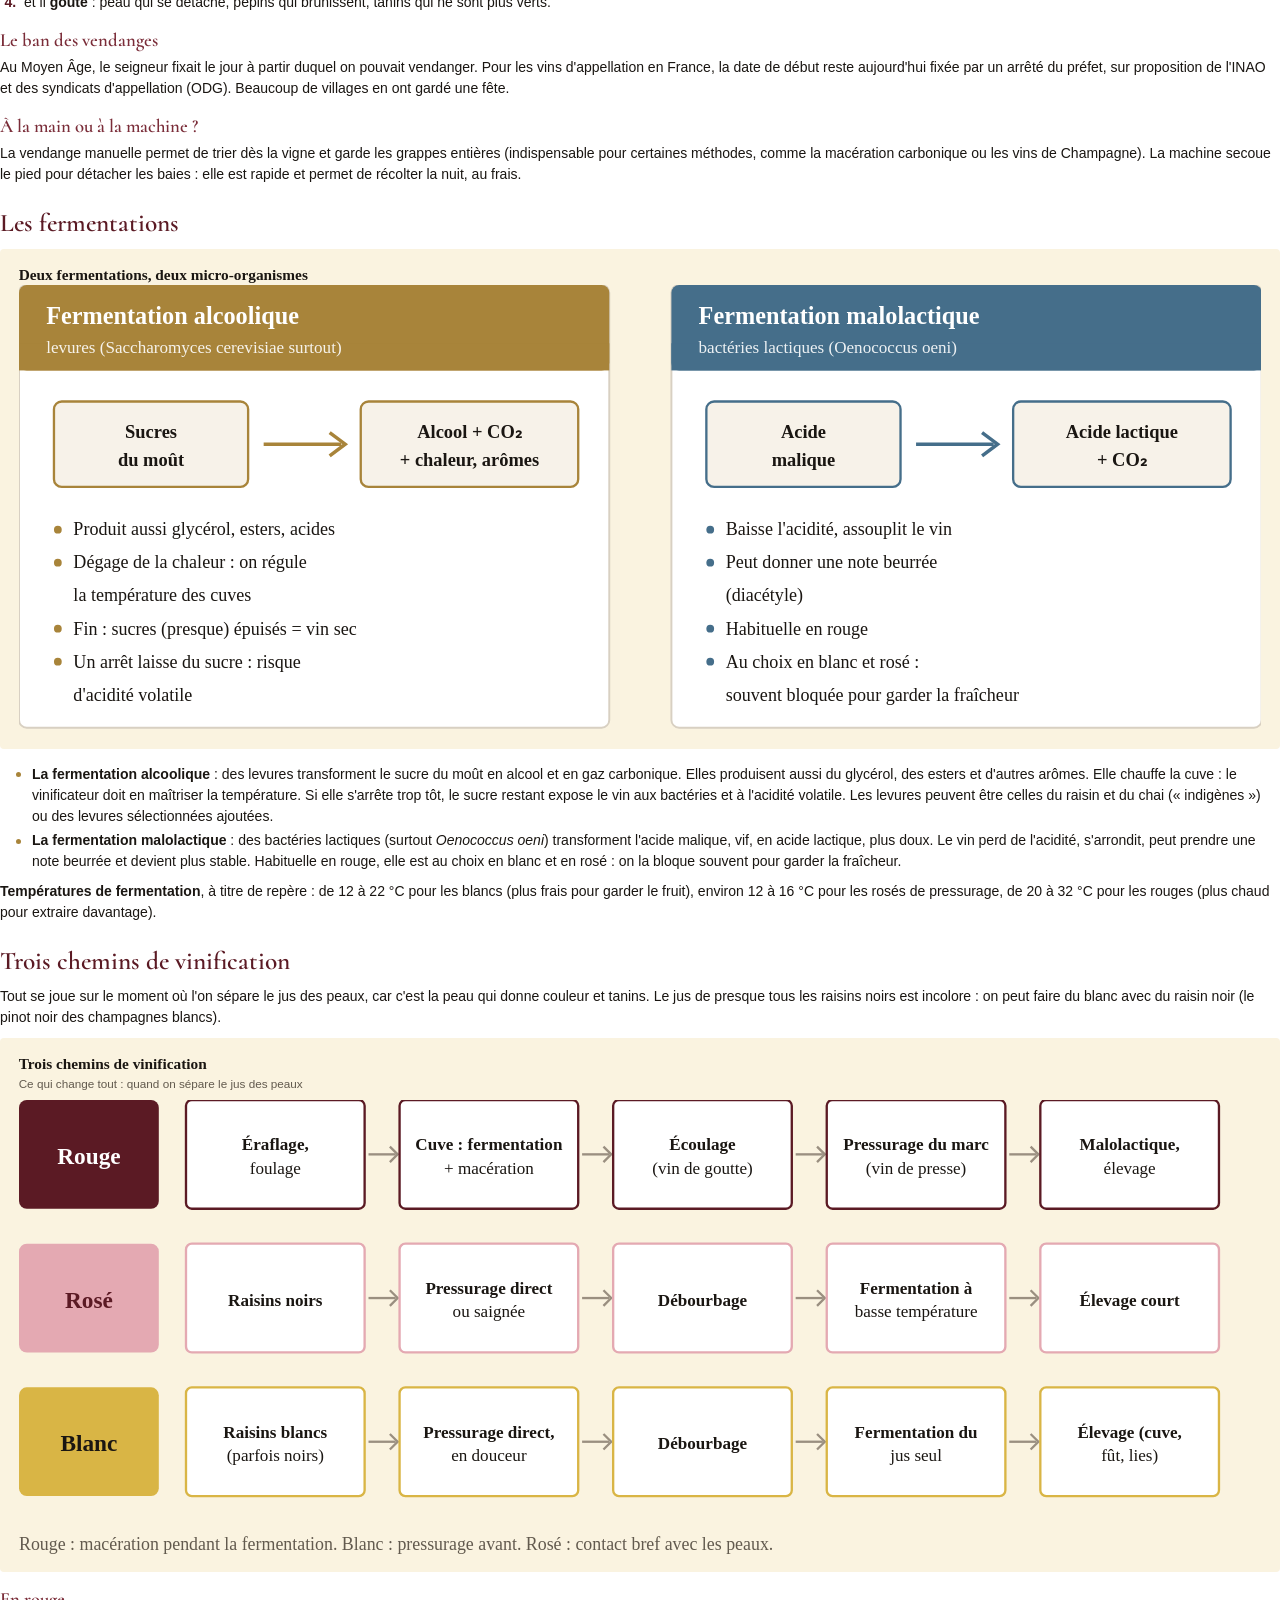
==== commit cd7c777d: "Support : graphique de la durée des sensations en bouche (d'après la RVF) Co-Authored-By: Claude Fab" ====
--- a/supports/initiation-oenologie/support.html
+++ b/supports/initiation-oenologie/support.html
@@ -209,6 +209,39 @@
 </div>
 
 <p><strong>Le toucher.</strong> En bouche, on sent la température, la viscosité, le volume, le piquant du gaz, la chaleur de l'alcool et l'astringence des tanins (la bouche qui « sèche »). Ce sont des sensations tactiles, pas des saveurs.</p>
+
+<!-- FIG durée des sensations -->
+<div class="fig">
+<h4>En bouche, le sucré s'efface, l'acide et l'amer durent</h4>
+<p class="sub">Intensité ressentie au fil des secondes après la mise en bouche : allure générale, sans échelle chiffrée</p>
+<svg viewBox="0 0 640 236" xmlns="http://www.w3.org/2000/svg">
+  <!-- zones -->
+  <g style="font-size:8.6px;font-weight:600;fill:#625a4e">
+    <text x="90" y="16" text-anchor="middle">ATTAQUE</text><text x="250" y="16" text-anchor="middle">MILIEU DE BOUCHE</text><text x="440" y="16" text-anchor="middle">FINALE</text>
+  </g>
+  <g stroke="#9a8f80" stroke-width=".8" stroke-dasharray="2 3"><path d="M150 22 L150 190"/><path d="M350 22 L350 190"/></g>
+  <!-- axes -->
+  <path d="M50 190 L540 190" stroke="var(--ink)" stroke-width="1.2"/><path d="M50 190 L50 22" stroke="var(--ink)" stroke-width="1.2"/>
+  <g style="font-size:8.8px;fill:#1a1612"><text x="50" y="204" text-anchor="middle">0</text><text x="132" y="204" text-anchor="middle">10</text><text x="214" y="204" text-anchor="middle">20</text><text x="296" y="204" text-anchor="middle">30</text><text x="378" y="204" text-anchor="middle">40</text><text x="460" y="204" text-anchor="middle">50</text><text x="540" y="204" text-anchor="middle">60 s</text></g>
+  <text x="300" y="222" text-anchor="middle" class="tx">Temps après la mise en bouche (secondes)</text>
+  <text transform="translate(38 106) rotate(-90)" text-anchor="middle" class="tx">Intensité ressentie</text>
+  <!-- courbes -->
+  <path d="M50 188 C60 40 74 30 86 34 C104 42 124 110 150 150 C176 180 200 188 230 189" fill="none" stroke="#c9a23c" stroke-width="2.6" stroke-linecap="round"/>
+  <path d="M50 188 C64 110 84 84 112 80 C160 76 220 90 280 108 C340 126 420 150 540 172" fill="none" stroke="#456e8a" stroke-width="2.6" stroke-linecap="round"/>
+  <path d="M50 188 C70 170 100 134 150 118 C210 100 280 96 350 100 C420 104 490 116 540 128" fill="none" stroke="#5c7a4f" stroke-width="2.6" stroke-linecap="round"/>
+  <path d="M50 188 C80 182 120 160 170 140 C230 118 300 108 370 112 C440 116 500 130 540 142" fill="none" stroke="#8a5a2b" stroke-width="2.2" stroke-dasharray="6 4" stroke-linecap="round"/>
+  <path d="M50 188 C70 160 96 136 130 134 C190 132 250 142 320 154 C400 168 480 180 540 184" fill="none" stroke="#7a2c38" stroke-width="2" stroke-dasharray="2 3" stroke-linecap="round"/>
+  <!-- légendes -->
+  <g style="font-size:9.6px;font-weight:600">
+    <text x="92" y="28" fill="#c9a23c">Sucré</text>
+    <text x="548" y="131" fill="#5c7a4f">Amer</text>
+    <text x="548" y="146" fill="#8a5a2b">Astringent</text>
+    <text x="548" y="176" fill="#456e8a">Acide</text>
+    <text x="548" y="189" fill="#7a2c38">Chaud (alcool)</text>
+  </g>
+</svg>
+<p class="cap">Le sucré domine les premières secondes puis s'efface ; l'acidité, l'amertume et l'astringence s'installent plus tard et persistent : ce sont elles qui font la finale. D'après le graphique de <em>La Revue du vin de France</em>, Collection n° 2, mai 2024, p. 29 (adapté de Sokolowsky et al. 2015, Pineau et al. 2009, Obrist et al. 2014).</p>
+</div>
 <p><strong>L'ouïe.</strong> Elle sert peu, sauf pour les bulles des effervescents… et pour trinquer.</p>
 
 <h2>La méthode : regarder, sentir, goûter, conclure</h2>
@@ -254,7 +287,7 @@
 <div class="fig">
 <h4>La robe raconte l'âge du vin</h4>
 <p class="sub">Regarder le disque et surtout le bord, verre incliné sur fond blanc</p>
-<svg viewBox="0 0 640 215" xmlns="http://www.w3.org/2000/svg">
+<svg viewBox="0 0 640 224" xmlns="http://www.w3.org/2000/svg">
   <g id="robes"></g>
 </svg>
 <script>
@@ -301,7 +334,7 @@
 <div class="fig">
 <h4>L'équilibre en bouche</h4>
 <p class="sub">Blanc : deux forces qui se répondent. Rouge : une troisième s'ajoute, les tanins.</p>
-<svg viewBox="0 0 640 215" xmlns="http://www.w3.org/2000/svg">
+<svg viewBox="0 0 640 224" xmlns="http://www.w3.org/2000/svg">
   <!-- balance blanc -->
   <g transform="translate(40 0)">
     <path d="M40 150 L200 150" stroke="var(--ink)" stroke-width="2"/>
